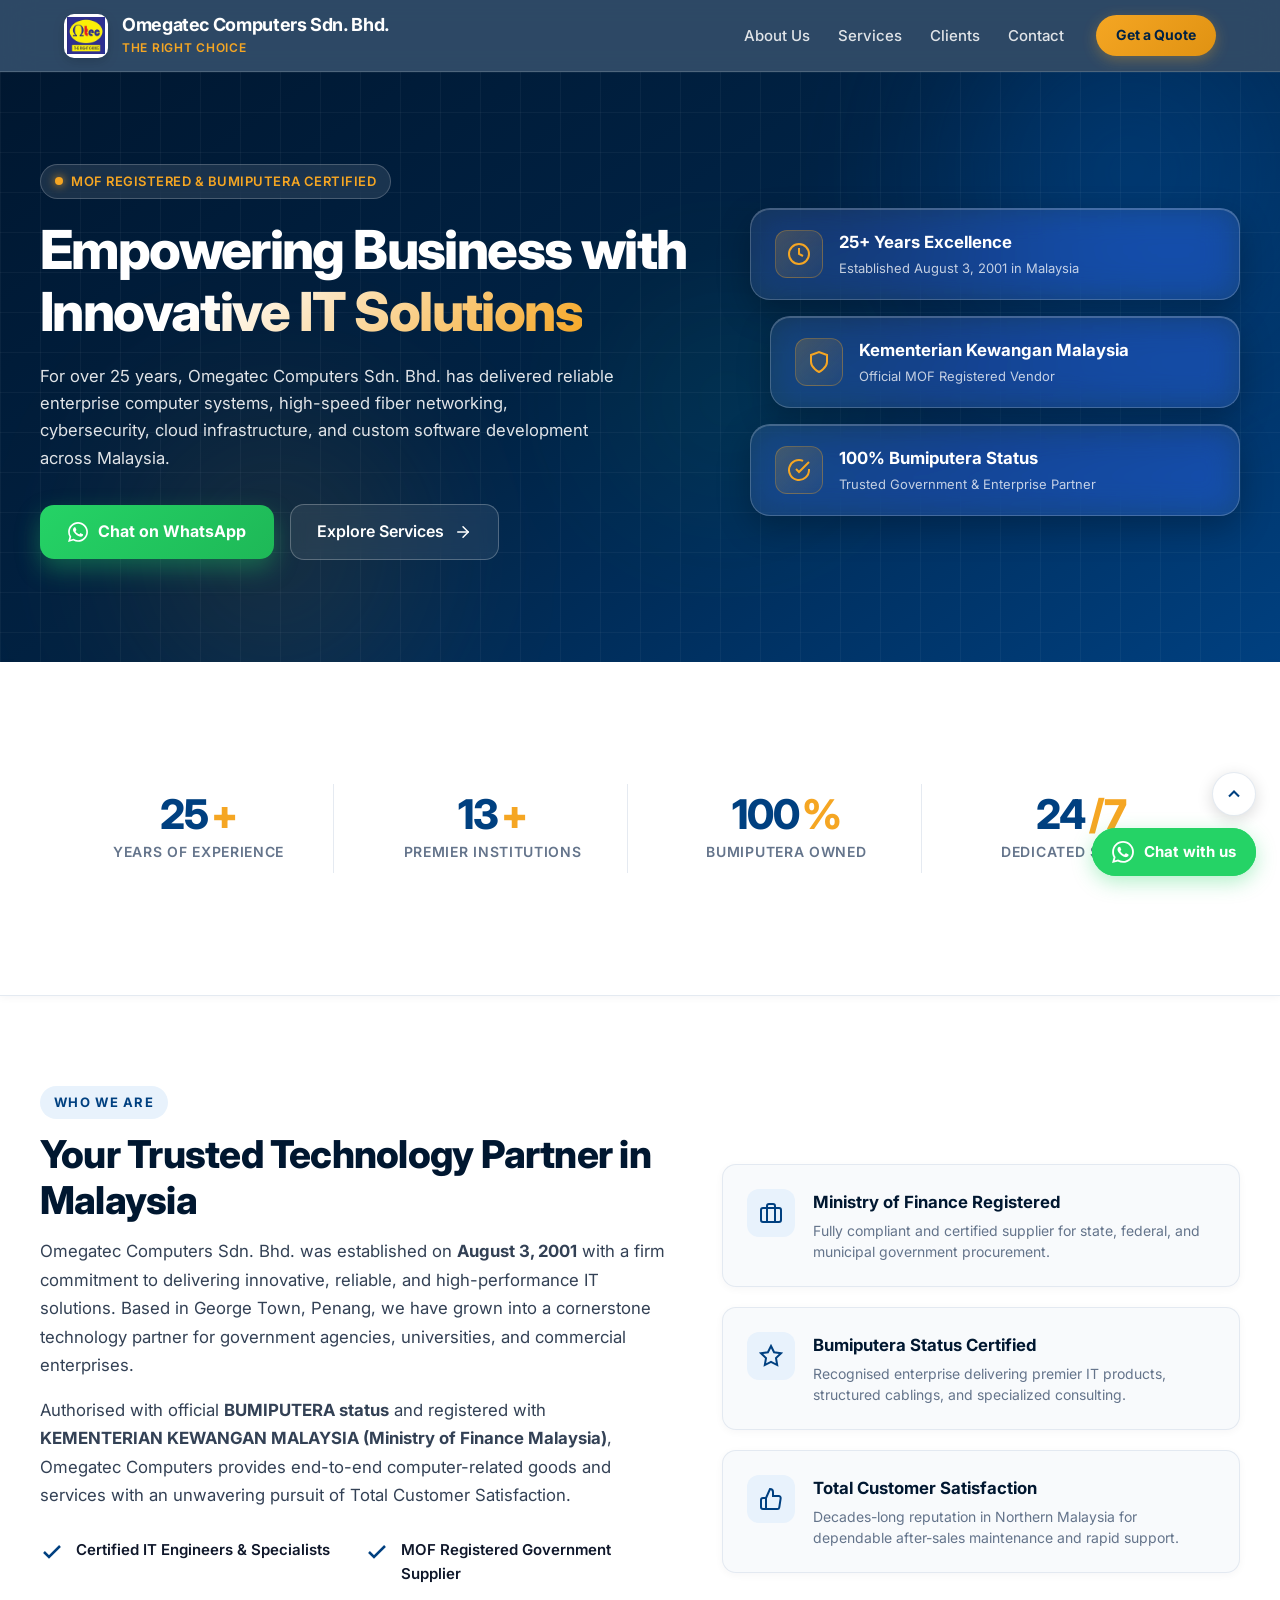
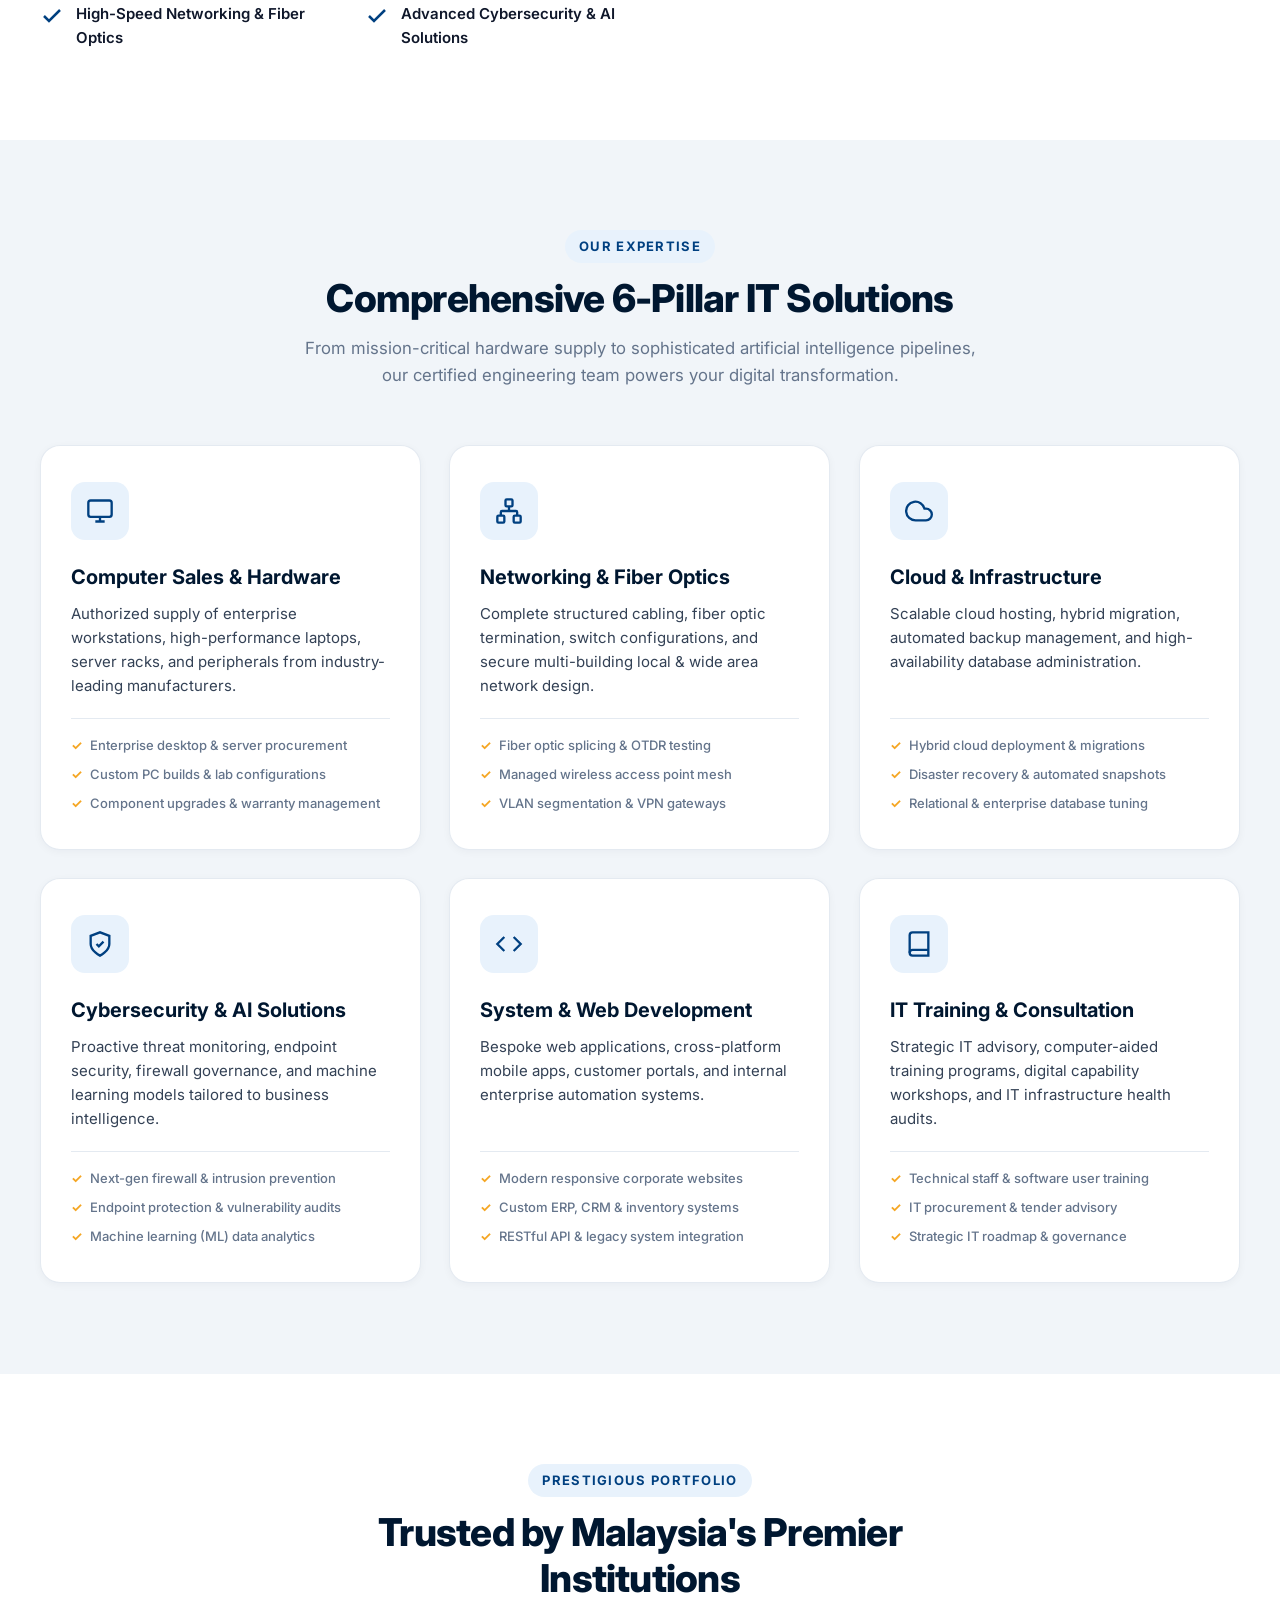
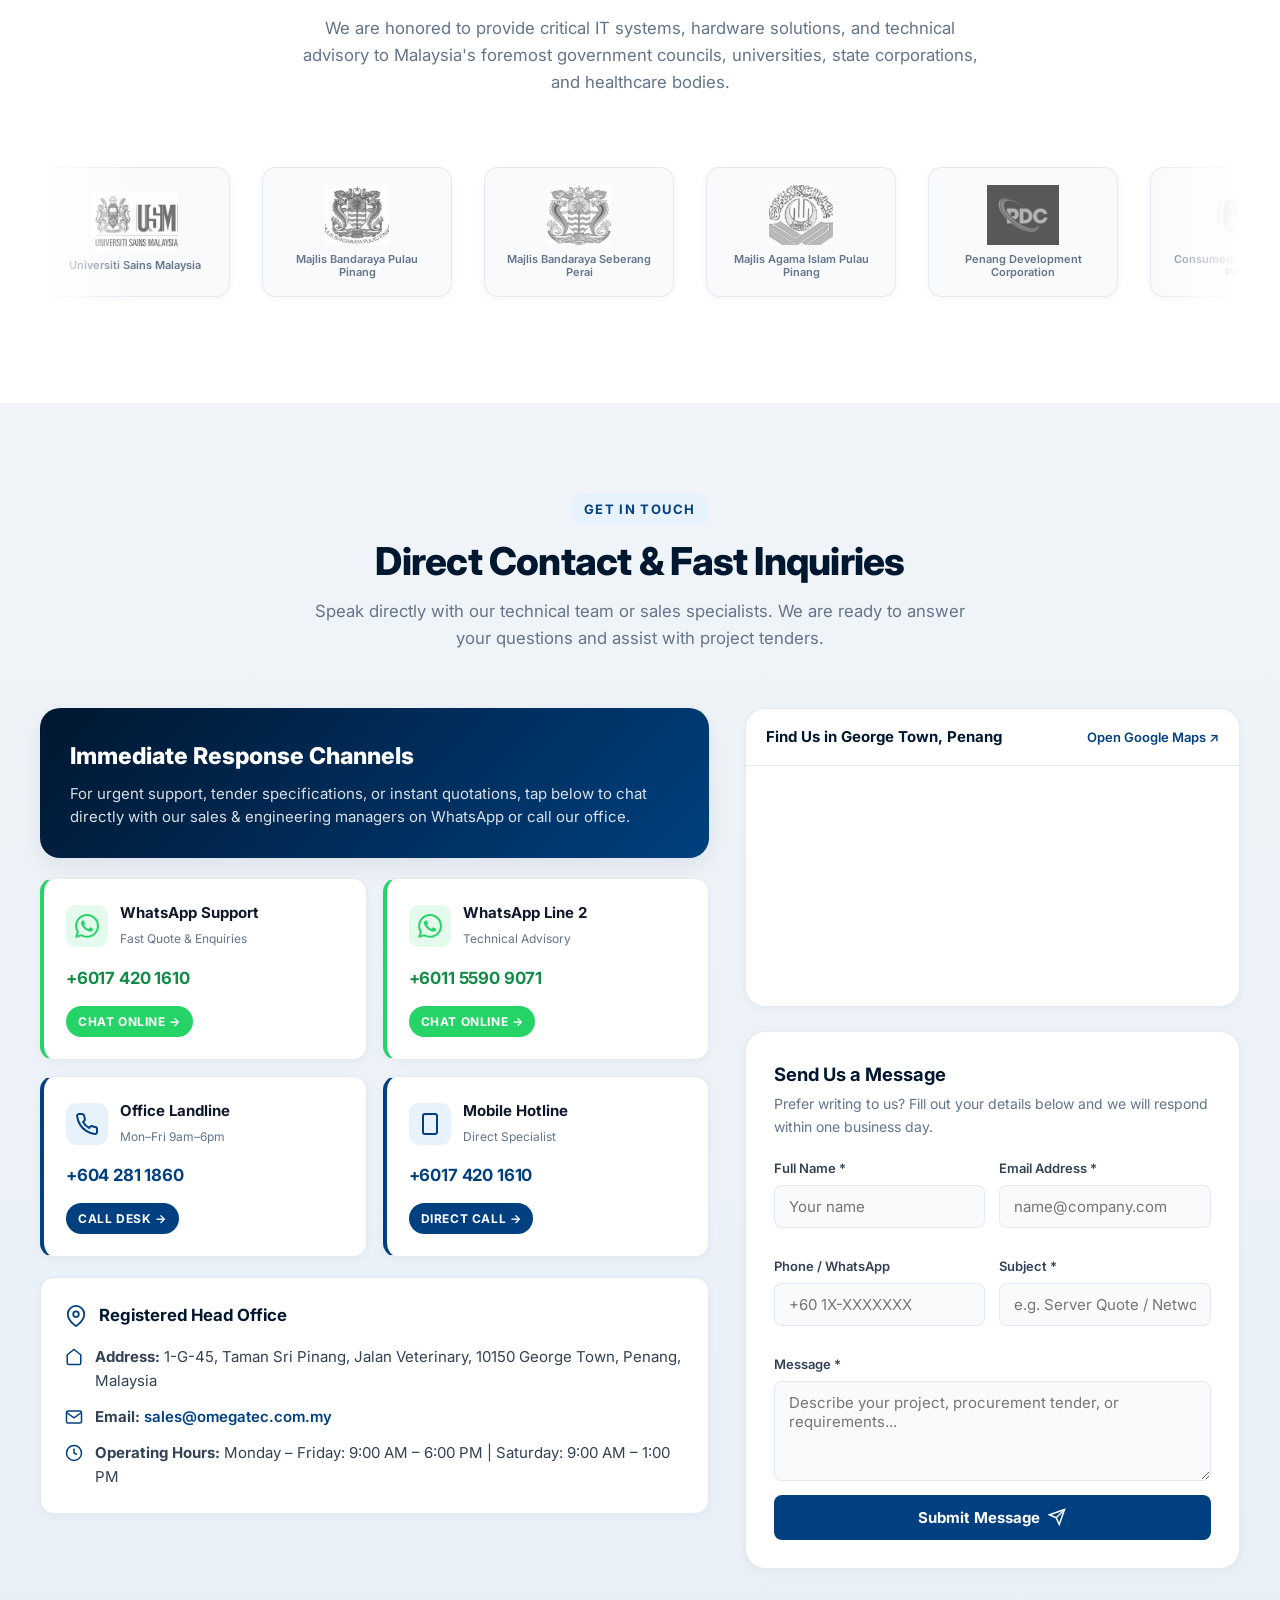
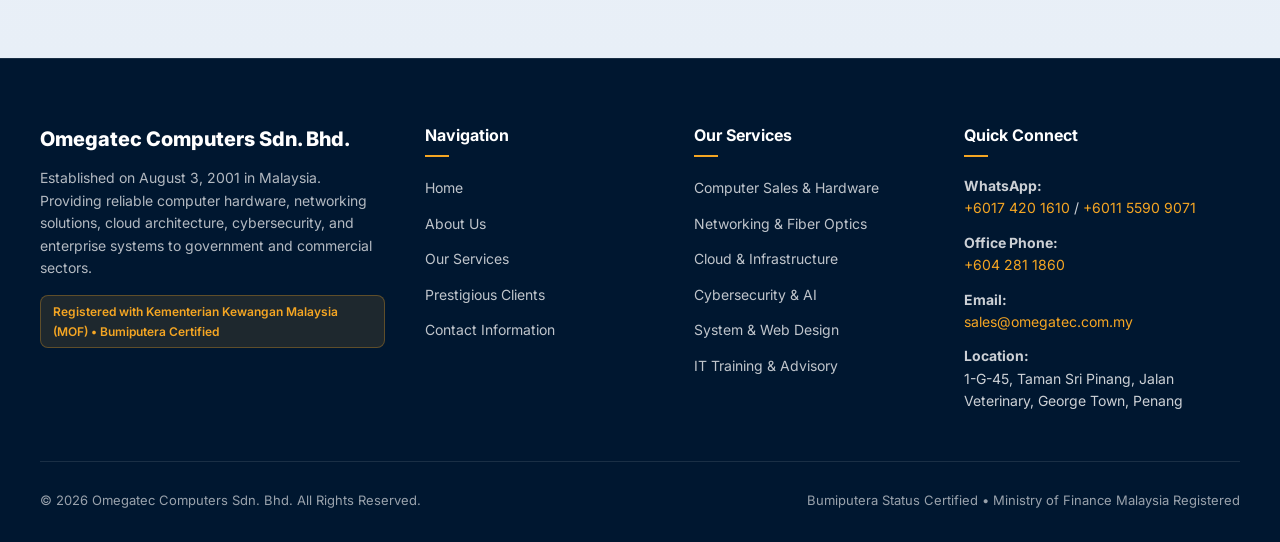
==== index.html @ 1ae37793 "Publish index.html" ====
<!DOCTYPE html>
<html lang="en">
<head>
  <meta charset="utf-8">
  <meta name="viewport" content="width=device-width, initial-scale=1">
  <meta name="description" content="Omegatec Computers Sdn. Bhd. - Premier Malaysian IT solutions provider specializing in hardware sales, networking, cloud computing, cybersecurity, and system development since 2001. MOF Registered & Bumiputera Certified.">
  <meta name="theme-color" content="#002244">
  <title>Omegatec Computers Sdn. Bhd. | IT Solutions Malaysia</title>

  <!-- Google Fonts: Inter -->
  <link rel="preconnect" href="https://fonts.googleapis.com">
  <link rel="preconnect" href="https://fonts.gstatic.com" crossorigin>
  <link href="https://fonts.googleapis.com/css2?family=Inter:wght@400;500;600;700;800&display=swap" rel="stylesheet">

  <!-- Unified Design System Stylesheet -->
  <link rel="stylesheet" href="css/styles.css?v=2.3">
</head>
<body>

  <!-- =========================================================================
       Unified Sticky Glass Header
       ========================================================================= -->
  <header class="site-header">
    <div class="header-container">
      <a href="#" class="brand-link" aria-label="Omegatec Homepage">
        <div class="brand-logo-wrap">
          <img src="omega-logo.png" alt="Omegatec Logo">
        </div>
        <div class="brand-text-wrap">
          <span class="brand-title">Omegatec Computers Sdn. Bhd.</span>
          <span class="brand-tagline">The Right Choice</span>
        </div>
      </a>

      <!-- Desktop Navigation -->
      <nav class="desktop-nav" aria-label="Primary Navigation">
        <ul class="nav-links">
          <li><a href="#about" class="nav-link">About Us</a></li>
          <li><a href="#services" class="nav-link">Services</a></li>
          <li><a href="#clients" class="nav-link">Clients</a></li>
          <li><a href="#contact" class="nav-link">Contact</a></li>
        </ul>
        <a href="#contact" class="btn-header-cta">Get a Quote</a>
      </nav>

      <!-- Mobile Hamburger Button -->
      <button class="hamburger" aria-label="Toggle navigation menu" aria-expanded="false">
        <span></span>
        <span></span>
        <span></span>
      </button>
    </div>
  </header>

  <!-- Mobile Navigation Drawer -->
  <aside class="mobile-drawer" aria-label="Mobile Navigation">
    <ul class="mobile-nav-links">
      <li><a href="#about" class="mobile-nav-link">About Us</a></li>
      <li><a href="#services" class="mobile-nav-link">Services</a></li>
      <li><a href="#clients" class="mobile-nav-link">Clients</a></li>
      <li><a href="#contact" class="mobile-nav-link">Contact Us</a></li>
    </ul>
    <a href="#contact" class="mobile-drawer-cta">Request a Quote</a>
  </aside>
  <div class="drawer-overlay" aria-hidden="true"></div>

  <!-- =========================================================================
       Hero Section with Organic Fluid Mesh & Floating Badges
       ========================================================================= -->
  <section class="hero-section" id="home">
    <div class="ambient-blob ambient-blob-1" aria-hidden="true"></div>
    <div class="ambient-blob ambient-blob-2" aria-hidden="true"></div>
    <div class="ambient-blob ambient-blob-3" aria-hidden="true"></div>

    <div class="hero-container">
      <div class="hero-content-wrap">
        <div class="hero-badge-pill">
          <span class="pill-dot"></span>
          MOF Registered &amp; Bumiputera Certified
        </div>
        <h1 class="hero-title">
          Empowering Business with <span class="text-gradient">Innovative IT Solutions</span>
        </h1>
        <p class="hero-lead">
          For over 25 years, Omegatec Computers Sdn. Bhd. has delivered reliable enterprise computer systems, high-speed fiber networking, cybersecurity, cloud infrastructure, and custom software development across Malaysia.
        </p>
        <div class="hero-actions">
          <a href="https://wa.me/60174201610?text=Hello%20Omegatec,%20I%20would%20like%20to%20inquire%20about%20IT%20solutions." target="_blank" rel="noopener" class="btn-whatsapp-cta">
            <svg width="20" height="20" viewBox="0 0 24 24" fill="currentColor">
              <path d="M.057 24l1.687-6.163c-1.041-1.804-1.588-3.849-1.587-5.946.003-6.556 5.338-11.891 11.893-11.891 3.181.001 6.167 1.24 8.413 3.488 2.245 2.248 3.481 5.236 3.48 8.414-.003 6.557-5.338 11.892-11.893 11.892-1.99-.001-3.951-.5-5.688-1.448l-6.305 1.654zm6.597-3.807c1.676.995 3.276 1.591 5.392 1.592 5.448 0 9.886-4.434 9.889-9.885.002-5.462-4.415-9.89-9.881-9.892-5.452 0-9.887 4.434-9.889 9.884-.001 2.225.651 3.891 1.746 5.634l-.999 3.648 3.742-.981zm11.387-5.464c-.074-.124-.272-.198-.57-.347-.297-.149-1.758-.868-2.031-.967-.272-.099-.47-.149-.669.149-.198.297-.768.967-.941 1.165-.173.198-.347.223-.644.074-.297-.149-1.255-.462-2.39-1.475-.883-.788-1.48-1.761-1.653-2.059-.173-.297-.018-.458.13-.606.134-.133.297-.347.446-.521.151-.172.2-.296.3-.495.099-.198.05-.372-.025-.521-.075-.148-.669-1.611-.916-2.206-.242-.579-.487-.501-.669-.51l-.57-.01c-.198 0-.52.074-.792.372s-1.04 1.016-1.04 2.479 1.065 2.876 1.213 3.074c.149.198 2.095 3.2 5.076 4.487.709.306 1.263.489 1.694.626.712.226 1.36.194 1.872.118.571-.085 1.758-.719 2.006-1.413.248-.695.248-1.29.173-1.414z"/>
            </svg>
            Chat on WhatsApp
          </a>
          <a href="#services" class="btn-secondary">
            Explore Services
            <svg width="18" height="18" viewBox="0 0 24 24" fill="none" stroke="currentColor" stroke-width="2" stroke-linecap="round" stroke-linejoin="round">
              <path d="M5 12h14"></path>
              <path d="m12 5 7 7-7 7"></path>
            </svg>
          </a>
        </div>
      </div>

      <!-- Hero Floating Badges Showcase -->
      <div class="hero-visual-card">
        <div class="glass-badge badge-float-1">
          <div class="glass-badge-icon">
            <svg width="24" height="24" viewBox="0 0 24 24" fill="none" stroke="currentColor" stroke-width="2">
              <circle cx="12" cy="12" r="10"></circle>
              <polyline points="12 6 12 12 16 14"></polyline>
            </svg>
          </div>
          <div class="glass-badge-content">
            <h4>25+ Years Excellence</h4>
            <p>Established August 3, 2001 in Malaysia</p>
          </div>
        </div>

        <div class="glass-badge badge-float-2">
          <div class="glass-badge-icon">
            <svg width="24" height="24" viewBox="0 0 24 24" fill="none" stroke="currentColor" stroke-width="2">
              <path d="M12 22s8-4 8-10V5l-8-3-8 3v7c0 6 8 10 8 10z"></path>
            </svg>
          </div>
          <div class="glass-badge-content">
            <h4>Kementerian Kewangan Malaysia</h4>
            <p>Official MOF Registered Vendor</p>
          </div>
        </div>

        <div class="glass-badge badge-float-3">
          <div class="glass-badge-icon">
            <svg width="24" height="24" viewBox="0 0 24 24" fill="none" stroke="currentColor" stroke-width="2">
              <path d="M22 11.08V12a10 10 0 1 1-5.93-9.14"></path>
              <polyline points="22 4 12 14.01 9 11.01"></polyline>
            </svg>
          </div>
          <div class="glass-badge-content">
            <h4>100% Bumiputera Status</h4>
            <p>Trusted Government &amp; Enterprise Partner</p>
          </div>
        </div>
      </div>
    </div>
  </section>

  <!-- =========================================================================
       Stats Counter Banner
       ========================================================================= -->
  <section class="stats-banner" aria-label="Key Performance Indicators">
    <div class="stats-container">
      <div class="stat-item reveal">
        <div class="stat-number-wrap">
          <span class="stat-count" data-target="25">0</span>
          <span class="stat-suffix">+</span>
        </div>
        <span class="stat-label">Years of Experience</span>
      </div>

      <div class="stat-item reveal">
        <div class="stat-number-wrap">
          <span class="stat-count" data-target="13">0</span>
          <span class="stat-suffix">+</span>
        </div>
        <span class="stat-label">Premier Institutions</span>
      </div>

      <div class="stat-item reveal">
        <div class="stat-number-wrap">
          <span class="stat-count" data-target="100">0</span>
          <span class="stat-suffix">%</span>
        </div>
        <span class="stat-label">Bumiputera Owned</span>
      </div>

      <div class="stat-item reveal">
        <div class="stat-number-wrap">
          <span class="stat-count" data-target="24">0</span>
          <span class="stat-suffix">/7</span>
        </div>
        <span class="stat-label">Dedicated Support</span>
      </div>
    </div>
  </section>

  <!-- =========================================================================
       About Us Section
       ========================================================================= -->
  <section id="about">
    <div class="section-container">
      <div class="about-grid">
        <div class="about-content reveal">
          <span class="section-subtitle">Who We Are</span>
          <h2 class="section-title">Your Trusted Technology Partner in Malaysia</h2>
          <p>
            Omegatec Computers Sdn. Bhd. was established on <strong>August 3, 2001</strong> with a firm commitment to delivering innovative, reliable, and high-performance IT solutions. Based in George Town, Penang, we have grown into a cornerstone technology partner for government agencies, universities, and commercial enterprises.
          </p>
          <p>
            Authorised with official <strong>BUMIPUTERA status</strong> and registered with <strong>KEMENTERIAN KEWANGAN MALAYSIA (Ministry of Finance Malaysia)</strong>, Omegatec Computers provides end-to-end computer-related goods and services with an unwavering pursuit of Total Customer Satisfaction.
          </p>

          <div class="about-features">
            <div class="about-feature-item">
              <svg class="about-feature-icon" viewBox="0 0 24 24" fill="none" stroke="currentColor" stroke-width="2.5">
                <polyline points="20 6 9 17 4 12"></polyline>
              </svg>
              <span class="about-feature-text">Certified IT Engineers &amp; Specialists</span>
            </div>
            <div class="about-feature-item">
              <svg class="about-feature-icon" viewBox="0 0 24 24" fill="none" stroke="currentColor" stroke-width="2.5">
                <polyline points="20 6 9 17 4 12"></polyline>
              </svg>
              <span class="about-feature-text">MOF Registered Government Supplier</span>
            </div>
            <div class="about-feature-item">
              <svg class="about-feature-icon" viewBox="0 0 24 24" fill="none" stroke="currentColor" stroke-width="2.5">
                <polyline points="20 6 9 17 4 12"></polyline>
              </svg>
              <span class="about-feature-text">High-Speed Networking &amp; Fiber Optics</span>
            </div>
            <div class="about-feature-item">
              <svg class="about-feature-icon" viewBox="0 0 24 24" fill="none" stroke="currentColor" stroke-width="2.5">
                <polyline points="20 6 9 17 4 12"></polyline>
              </svg>
              <span class="about-feature-text">Advanced Cybersecurity &amp; AI Solutions</span>
            </div>
          </div>
        </div>

        <div class="about-cards-wrap reveal">
          <div class="credential-card">
            <div class="credential-icon-wrap">
              <svg width="24" height="24" viewBox="0 0 24 24" fill="none" stroke="currentColor" stroke-width="2">
                <rect x="2" y="7" width="20" height="14" rx="2" ry="2"></rect>
                <path d="M16 21V5a2 2 0 0 0-2-2h-4a2 2 0 0 0-2 2v16"></path>
              </svg>
            </div>
            <div class="credential-info">
              <h4>Ministry of Finance Registered</h4>
              <p>Fully compliant and certified supplier for state, federal, and municipal government procurement.</p>
            </div>
          </div>

          <div class="credential-card">
            <div class="credential-icon-wrap">
              <svg width="24" height="24" viewBox="0 0 24 24" fill="none" stroke="currentColor" stroke-width="2">
                <polygon points="12 2 15.09 8.26 22 9.27 17 14.14 18.18 21.02 12 17.77 5.82 21.02 7 14.14 2 9.27 8.91 8.26 12 2"></polygon>
              </svg>
            </div>
            <div class="credential-info">
              <h4>Bumiputera Status Certified</h4>
              <p>Recognised enterprise delivering premier IT products, structured cablings, and specialized consulting.</p>
            </div>
          </div>

          <div class="credential-card">
            <div class="credential-icon-wrap">
              <svg width="24" height="24" viewBox="0 0 24 24" fill="none" stroke="currentColor" stroke-width="2">
                <path d="M14 9V5a3 3 0 0 0-3-3l-4 9v11h11.28a2 2 0 0 0 2-1.7l1.38-9a2 2 0 0 0-2-2.3zM7 22H4a2 2 0 0 1-2-2v-7a2 2 0 0 1 2-2h3"></path>
              </svg>
            </div>
            <div class="credential-info">
              <h4>Total Customer Satisfaction</h4>
              <p>Decades-long reputation in Northern Malaysia for dependable after-sales maintenance and rapid support.</p>
            </div>
          </div>
        </div>
      </div>
    </div>
  </section>

  <!-- =========================================================================
       Services Section — 6 Pillars
       ========================================================================= -->
  <section id="services">
    <div class="section-container">
      <div class="section-header reveal">
        <span class="section-subtitle">Our Expertise</span>
        <h2 class="section-title">Comprehensive 6-Pillar IT Solutions</h2>
        <p class="section-desc">
          From mission-critical hardware supply to sophisticated artificial intelligence pipelines, our certified engineering team powers your digital transformation.
        </p>
      </div>

      <div class="services-grid">
        <!-- Pillar 1: Hardware & Sales -->
        <div class="service-card reveal">
          <div class="service-icon-box">
            <svg width="28" height="28" viewBox="0 0 24 24" fill="none" stroke="currentColor" stroke-width="2">
              <rect x="2" y="3" width="20" height="14" rx="2" ry="2"></rect>
              <line x1="8" y1="21" x2="16" y2="21"></line>
              <line x1="12" y1="17" x2="12" y2="21"></line>
            </svg>
          </div>
          <h3 class="service-title">Computer Sales &amp; Hardware</h3>
          <p class="service-desc">
            Authorized supply of enterprise workstations, high-performance laptops, server racks, and peripherals from industry-leading manufacturers.
          </p>
          <ul class="service-highlights">
            <li>Enterprise desktop &amp; server procurement</li>
            <li>Custom PC builds &amp; lab configurations</li>
            <li>Component upgrades &amp; warranty management</li>
          </ul>
        </div>

        <!-- Pillar 2: Networking & Fiber Optics -->
        <div class="service-card reveal">
          <div class="service-icon-box">
            <svg width="28" height="28" viewBox="0 0 24 24" fill="none" stroke="currentColor" stroke-width="2">
              <rect x="16" y="16" width="6" height="6" rx="1"></rect>
              <rect x="2" y="16" width="6" height="6" rx="1"></rect>
              <rect x="9" y="2" width="6" height="6" rx="1"></rect>
              <path d="M5 16v-3a1 1 0 0 1 1-1h12a1 1 0 0 1 1 1v3"></path>
              <line x1="12" y1="12" x2="12" y2="8"></line>
            </svg>
          </div>
          <h3 class="service-title">Networking &amp; Fiber Optics</h3>
          <p class="service-desc">
            Complete structured cabling, fiber optic termination, switch configurations, and secure multi-building local &amp; wide area network design.
          </p>
          <ul class="service-highlights">
            <li>Fiber optic splicing &amp; OTDR testing</li>
            <li>Managed wireless access point mesh</li>
            <li>VLAN segmentation &amp; VPN gateways</li>
          </ul>
        </div>

        <!-- Pillar 3: Cloud & Infrastructure -->
        <div class="service-card reveal">
          <div class="service-icon-box">
            <svg width="28" height="28" viewBox="0 0 24 24" fill="none" stroke="currentColor" stroke-width="2">
              <path d="M18 10h-1.26A8 8 0 1 0 9 20h9a5 5 0 0 0 0-10z"></path>
            </svg>
          </div>
          <h3 class="service-title">Cloud &amp; Infrastructure</h3>
          <p class="service-desc">
            Scalable cloud hosting, hybrid migration, automated backup management, and high-availability database administration.
          </p>
          <ul class="service-highlights">
            <li>Hybrid cloud deployment &amp; migrations</li>
            <li>Disaster recovery &amp; automated snapshots</li>
            <li>Relational &amp; enterprise database tuning</li>
          </ul>
        </div>

        <!-- Pillar 4: Cybersecurity & AI/ML -->
        <div class="service-card reveal">
          <div class="service-icon-box">
            <svg width="28" height="28" viewBox="0 0 24 24" fill="none" stroke="currentColor" stroke-width="2">
              <path d="M12 22s8-4 8-10V5l-8-3-8 3v7c0 6 8 10 8 10z"></path>
              <path d="m9 12 2 2 4-4"></path>
            </svg>
          </div>
          <h3 class="service-title">Cybersecurity &amp; AI Solutions</h3>
          <p class="service-desc">
            Proactive threat monitoring, endpoint security, firewall governance, and machine learning models tailored to business intelligence.
          </p>
          <ul class="service-highlights">
            <li>Next-gen firewall &amp; intrusion prevention</li>
            <li>Endpoint protection &amp; vulnerability audits</li>
            <li>Machine learning (ML) data analytics</li>
          </ul>
        </div>

        <!-- Pillar 5: Custom Software & Web -->
        <div class="service-card reveal">
          <div class="service-icon-box">
            <svg width="28" height="28" viewBox="0 0 24 24" fill="none" stroke="currentColor" stroke-width="2">
              <polyline points="16 18 22 12 16 6"></polyline>
              <polyline points="8 6 2 12 8 18"></polyline>
            </svg>
          </div>
          <h3 class="service-title">System &amp; Web Development</h3>
          <p class="service-desc">
            Bespoke web applications, cross-platform mobile apps, customer portals, and internal enterprise automation systems.
          </p>
          <ul class="service-highlights">
            <li>Modern responsive corporate websites</li>
            <li>Custom ERP, CRM &amp; inventory systems</li>
            <li>RESTful API &amp; legacy system integration</li>
          </ul>
        </div>

        <!-- Pillar 6: Training & Consultation -->
        <div class="service-card reveal">
          <div class="service-icon-box">
            <svg width="28" height="28" viewBox="0 0 24 24" fill="none" stroke="currentColor" stroke-width="2">
              <path d="M4 19.5A2.5 2.5 0 0 1 6.5 17H20"></path>
              <path d="M6.5 2H20v20H6.5A2.5 2.5 0 0 1 4 19.5v-15A2.5 2.5 0 0 1 6.5 2z"></path>
            </svg>
          </div>
          <h3 class="service-title">IT Training &amp; Consultation</h3>
          <p class="service-desc">
            Strategic IT advisory, computer-aided training programs, digital capability workshops, and IT infrastructure health audits.
          </p>
          <ul class="service-highlights">
            <li>Technical staff &amp; software user training</li>
            <li>IT procurement &amp; tender advisory</li>
            <li>Strategic IT roadmap &amp; governance</li>
          </ul>
        </div>
      </div>
    </div>
  </section>

  <!-- =========================================================================
       Clients Section — Infinite Seamless Logo Marquee (13 Logos)
       ========================================================================= -->
  <section id="clients">
    <div class="section-container">
      <div class="section-header reveal">
        <span class="section-subtitle">Prestigious Portfolio</span>
        <h2 class="section-title">Trusted by Malaysia's Premier Institutions</h2>
        <p class="section-desc">
          We are honored to provide critical IT systems, hardware solutions, and technical advisory to Malaysia's foremost government councils, universities, state corporations, and healthcare bodies.
        </p>
      </div>

      <!-- Marquee Carousel with 13 Logos -->
      <div class="marquee-wrapper reveal">
        <div class="marquee-track">
          <!-- 1. USM -->
          <div class="client-logo-card">
            <img src="usm-logo.png" alt="Universiti Sains Malaysia" class="client-logo-img">
            <span class="client-logo-name">Universiti Sains Malaysia</span>
          </div>
          <!-- 2. MBPP -->
          <div class="client-logo-card">
            <img src="mbpp-logo.png" alt="Majlis Bandaraya Pulau Pinang" class="client-logo-img">
            <span class="client-logo-name">Majlis Bandaraya Pulau Pinang</span>
          </div>
          <!-- 3. MBSP -->
          <div class="client-logo-card">
            <img src="mbsp-logo.png" alt="Majlis Bandaraya Seberang Perai" class="client-logo-img">
            <span class="client-logo-name">Majlis Bandaraya Seberang Perai</span>
          </div>
          <!-- 4. MAINPP -->
          <div class="client-logo-card">
            <img src="mainpp-logo.png" alt="Majlis Agama Islam Pulau Pinang" class="client-logo-img">
            <span class="client-logo-name">Majlis Agama Islam Pulau Pinang</span>
          </div>
          <!-- 5. PDC -->
          <div class="client-logo-card">
            <img src="pdc-logo.png" alt="Penang Development Corporation" class="client-logo-img">
            <span class="client-logo-name">Penang Development Corporation</span>
          </div>
          <!-- 6. CAP -->
          <div class="client-logo-card">
            <img src="cap-logo.png" alt="Consumers Association of Penang" class="client-logo-img">
            <span class="client-logo-name">Consumers Association of Penang</span>
          </div>
          <!-- 7. PBBPP -->
          <div class="client-logo-card">
            <img src="pbbpp-logo.png" alt="Perbadanan Bukit Bendera Pulau Pinang" class="client-logo-img">
            <span class="client-logo-name">Perbadanan Bukit Bendera</span>
          </div>
          <!-- 8. MADA -->
          <div class="client-logo-card">
            <img src="mada-logo.png" alt="Lembaga Kemajuan Pertanian Muda" class="client-logo-img">
            <span class="client-logo-name">Lembaga Pertanian Muda (MADA)</span>
          </div>
          <!-- 9. HPP -->
          <div class="client-logo-card">
            <img src="hpp-logo.png" alt="Hospital Pulau Pinang" class="client-logo-img">
            <span class="client-logo-name">Hospital Pulau Pinang</span>
          </div>
          <!-- 10. PPAPP -->
          <div class="client-logo-card">
            <img src="ppapp-logo.png" alt="Perbadanan Perpustakaan Awam Pulau Pinang" class="client-logo-img">
            <span class="client-logo-name">Perpustakaan Awam Pulau Pinang</span>
          </div>
          <!-- 11. SUK Penang -->
          <div class="client-logo-card">
            <img src="suk-logo.png" alt="Pejabat Setiausaha Kerajaan Negeri Pulau Pinang" class="client-logo-img">
            <span class="client-logo-name">SUK Negeri Pulau Pinang</span>
          </div>
          <!-- 12. SPPP -->
          <div class="client-logo-card">
            <img src="sppp-logo.png" alt="Suruhanjaya Pelabuhan Pulau Pinang" class="client-logo-img">
            <span class="client-logo-name">Suruhanjaya Pelabuhan PP</span>
          </div>
          <!-- 13. KK -->
          <div class="client-logo-card">
            <img src="kk-logo.png" alt="Kementerian Kesihatan Malaysia" class="client-logo-img">
            <span class="client-logo-name">Kementerian Kesihatan Malaysia</span>
          </div>
        </div>
      </div>
    </div>
  </section>

  <!-- =========================================================================
       Contact Hub — Direct WhatsApp & Quick Call First
       ========================================================================= -->
  <section id="contact">
    <div class="section-container">
      <div class="section-header reveal">
        <span class="section-subtitle">Get in Touch</span>
        <h2 class="section-title">Direct Contact &amp; Fast Inquiries</h2>
        <p class="section-desc">
          Speak directly with our technical team or sales specialists. We are ready to answer your questions and assist with project tenders.
        </p>
      </div>

      <div class="contact-layout">
        <!-- Left Column: Quick Action Contact Cards -->
        <div class="direct-actions-box reveal">
          <div class="contact-quick-banner">
            <h3>Immediate Response Channels</h3>
            <p>For urgent support, tender specifications, or instant quotations, tap below to chat directly with our sales &amp; engineering managers on WhatsApp or call our office.</p>
          </div>

          <div class="quick-contact-grid">
            <!-- WhatsApp 1 -->
            <a href="https://wa.me/60174201610" target="_blank" rel="noopener" class="direct-action-card card-wa">
              <div class="card-top">
                <div class="card-icon">
                  <svg width="24" height="24" viewBox="0 0 24 24" fill="currentColor">
                    <path d="M.057 24l1.687-6.163c-1.041-1.804-1.588-3.849-1.587-5.946.003-6.556 5.338-11.891 11.893-11.891 3.181.001 6.167 1.24 8.413 3.488 2.245 2.248 3.481 5.236 3.48 8.414-.003 6.557-5.338 11.892-11.893 11.892-1.99-.001-3.951-.5-5.688-1.448l-6.305 1.654zm6.597-3.807c1.676.995 3.276 1.591 5.392 1.592 5.448 0 9.886-4.434 9.889-9.885.002-5.462-4.415-9.89-9.881-9.892-5.452 0-9.887 4.434-9.889 9.884-.001 2.225.651 3.891 1.746 5.634l-.999 3.648 3.742-.981zm11.387-5.464c-.074-.124-.272-.198-.57-.347-.297-.149-1.758-.868-2.031-.967-.272-.099-.47-.149-.669.149-.198.297-.768.967-.941 1.165-.173.198-.347.223-.644.074-.297-.149-1.255-.462-2.39-1.475-.883-.788-1.48-1.761-1.653-2.059-.173-.297-.018-.458.13-.606.134-.133.297-.347.446-.521.151-.172.2-.296.3-.495.099-.198.05-.372-.025-.521-.075-.148-.669-1.611-.916-2.206-.242-.579-.487-.501-.669-.51l-.57-.01c-.198 0-.52.074-.792.372s-1.04 1.016-1.04 2.479 1.065 2.876 1.213 3.074c.149.198 2.095 3.2 5.076 4.487.709.306 1.263.489 1.694.626.712.226 1.36.194 1.872.118.571-.085 1.758-.719 2.006-1.413.248-.695.248-1.29.173-1.414z"/>
                  </svg>
                </div>
                <div class="card-meta">
                  <h4>WhatsApp Support</h4>
                  <span>Fast Quote &amp; Enquiries</span>
                </div>
              </div>
              <span class="card-number">+6017 420 1610</span>
              <span class="card-btn-pill">Chat Online →</span>
            </a>

            <!-- WhatsApp 2 -->
            <a href="https://wa.me/601155909071" target="_blank" rel="noopener" class="direct-action-card card-wa">
              <div class="card-top">
                <div class="card-icon">
                  <svg width="24" height="24" viewBox="0 0 24 24" fill="currentColor">
                    <path d="M.057 24l1.687-6.163c-1.041-1.804-1.588-3.849-1.587-5.946.003-6.556 5.338-11.891 11.893-11.891 3.181.001 6.167 1.24 8.413 3.488 2.245 2.248 3.481 5.236 3.48 8.414-.003 6.557-5.338 11.892-11.893 11.892-1.99-.001-3.951-.5-5.688-1.448l-6.305 1.654zm6.597-3.807c1.676.995 3.276 1.591 5.392 1.592 5.448 0 9.886-4.434 9.889-9.885.002-5.462-4.415-9.89-9.881-9.892-5.452 0-9.887 4.434-9.889 9.884-.001 2.225.651 3.891 1.746 5.634l-.999 3.648 3.742-.981zm11.387-5.464c-.074-.124-.272-.198-.57-.347-.297-.149-1.758-.868-2.031-.967-.272-.099-.47-.149-.669.149-.198.297-.768.967-.941 1.165-.173.198-.347.223-.644.074-.297-.149-1.255-.462-2.39-1.475-.883-.788-1.48-1.761-1.653-2.059-.173-.297-.018-.458.13-.606.134-.133.297-.347.446-.521.151-.172.2-.296.3-.495.099-.198.05-.372-.025-.521-.075-.148-.669-1.611-.916-2.206-.242-.579-.487-.501-.669-.51l-.57-.01c-.198 0-.52.074-.792.372s-1.04 1.016-1.04 2.479 1.065 2.876 1.213 3.074c.149.198 2.095 3.2 5.076 4.487.709.306 1.263.489 1.694.626.712.226 1.36.194 1.872.118.571-.085 1.758-.719 2.006-1.413.248-.695.248-1.29.173-1.414z"/>
                  </svg>
                </div>
                <div class="card-meta">
                  <h4>WhatsApp Line 2</h4>
                  <span>Technical Advisory</span>
                </div>
              </div>
              <span class="card-number">+6011 5590 9071</span>
              <span class="card-btn-pill">Chat Online →</span>
            </a>

            <!-- Office Phone 1 -->
            <a href="tel:+6042811860" class="direct-action-card card-phone">
              <div class="card-top">
                <div class="card-icon">
                  <svg width="24" height="24" viewBox="0 0 24 24" fill="none" stroke="currentColor" stroke-width="2">
                    <path d="M22 16.92v3a2 2 0 0 1-2.18 2 19.79 19.79 0 0 1-8.63-3.07 19.5 19.5 0 0 1-6-6 19.79 19.79 0 0 1-3.07-8.67A2 2 0 0 1 4.11 2h3a2 2 0 0 1 2 1.72 12.84 12.84 0 0 0 .7 2.81 2 2 0 0 1-.45 2.11L8.09 9.91a16 16 0 0 0 6 6l1.27-1.27a2 2 0 0 1 2.11-.45 12.84 12.84 0 0 0 2.81.7A2 2 0 0 1 22 16.92z"></path>
                  </svg>
                </div>
                <div class="card-meta">
                  <h4>Office Landline</h4>
                  <span>Mon–Fri 9am–6pm</span>
                </div>
              </div>
              <span class="card-number">+604 281 1860</span>
              <span class="card-btn-pill">Call Desk →</span>
            </a>

            <!-- Mobile Phone 2 -->
            <a href="tel:+60174201610" class="direct-action-card card-phone">
              <div class="card-top">
                <div class="card-icon">
                  <svg width="24" height="24" viewBox="0 0 24 24" fill="none" stroke="currentColor" stroke-width="2">
                    <rect x="5" y="2" width="14" height="20" rx="2" ry="2"></rect>
                    <line x1="12" y1="18" x2="12.01" y2="18"></line>
                  </svg>
                </div>
                <div class="card-meta">
                  <h4>Mobile Hotline</h4>
                  <span>Direct Specialist</span>
                </div>
              </div>
              <span class="card-number">+6017 420 1610</span>
              <span class="card-btn-pill">Direct Call →</span>
            </a>
          </div>

          <!-- Office Location Info Card -->
          <div class="office-info-card">
            <div class="office-info-header">
              <svg width="22" height="22" viewBox="0 0 24 24" fill="none" stroke="currentColor" stroke-width="2" style="color:var(--primary);">
                <path d="M21 10c0 7-9 13-9 13s-9-6-9-13a9 9 0 0 1 18 0z"></path>
                <circle cx="12" cy="10" r="3"></circle>
              </svg>
              <h4>Registered Head Office</h4>
            </div>
            <ul class="office-details-list">
              <li>
                <svg viewBox="0 0 24 24" fill="none" stroke="currentColor" stroke-width="2">
                  <path d="M3 9l9-7 9 7v11a2 2 0 0 1-2 2H5a2 2 0 0 1-2-2z"></path>
                </svg>
                <span><strong>Address:</strong> 1-G-45, Taman Sri Pinang, Jalan Veterinary, 10150 George Town, Penang, Malaysia</span>
              </li>
              <li>
                <svg viewBox="0 0 24 24" fill="none" stroke="currentColor" stroke-width="2">
                  <path d="M4 4h16c1.1 0 2 .9 2 2v12c0 1.1-.9 2-2 2H4c-1.1 0-2-.9-2-2V6c0-1.1.9-2 2-2z"></path>
                  <polyline points="22,6 12,13 2,6"></polyline>
                </svg>
                <span><strong>Email:</strong> <a href="mailto:sales@omegatec.com.my" style="color:var(--primary); font-weight:600;">sales@omegatec.com.my</a></span>
              </li>
              <li>
                <svg viewBox="0 0 24 24" fill="none" stroke="currentColor" stroke-width="2">
                  <circle cx="12" cy="12" r="10"></circle>
                  <polyline points="12 6 12 12 16 14"></polyline>
                </svg>
                <span><strong>Operating Hours:</strong> Monday – Friday: 9:00 AM – 6:00 PM | Saturday: 9:00 AM – 1:00 PM</span>
              </li>
            </ul>
          </div>
        </div>

        <!-- Right Column: Interactive Map & Streamlined Form -->
        <div class="contact-interactive-box reveal">
          <!-- Embedded Google Map -->
          <div class="map-card">
            <div class="map-card-header">
              <h4>Find Us in George Town, Penang</h4>
              <a href="https://maps.google.com/?q=1-G-45+Taman+Sri+Pinang+Jalan+Veterinary+George+Town+Penang" target="_blank" rel="noopener" style="font-size:0.8125rem; font-weight:600; color:var(--primary);">Open Google Maps ↗</a>
            </div>
            <iframe class="map-iframe" loading="lazy" allowfullscreen title="Omegatec Computers Office Location"
              src="https://www.google.com/maps?q=1-G-45%2C%20Taman%20Sri%20Pinang%2C%20Jalan%20Veterinary%2C%20George%20Town%2C%20Penang%2C%20Malaysia&output=embed">
            </iframe>
          </div>

          <!-- Streamlined Message Form -->
          <div class="streamlined-form-card">
            <h4>Send Us a Message</h4>
            <p>Prefer writing to us? Fill out your details below and we will respond within one business day.</p>
            <form action="https://formsubmit.co/sales@omegatec.com.my" method="POST" id="contact-form">
              <input type="hidden" name="_subject" value="New Business Inquiry - Omegatec Website">
              <input type="hidden" name="_captcha" value="false">
              <input type="hidden" name="_template" value="table">
              <input type="hidden" name="_next" value="https://omegatec.com.my/thank-you.html">
              <div class="form-group-row">
                <div class="form-field">
                  <label for="contact-name">Full Name *</label>
                  <input type="text" id="contact-name" name="name" class="form-input" placeholder="Your name" required>
                </div>
                <div class="form-field">
                  <label for="contact-email">Email Address *</label>
                  <input type="email" id="contact-email" name="email" class="form-input" placeholder="name@company.com" required>
                </div>
              </div>
              <div class="form-group-row">
                <div class="form-field">
                  <label for="contact-phone">Phone / WhatsApp</label>
                  <input type="tel" id="contact-phone" name="phone" class="form-input" placeholder="+60 1X-XXXXXXX">
                </div>
                <div class="form-field">
                  <label for="contact-subject">Subject *</label>
                  <input type="text" id="contact-subject" name="subject" class="form-input" placeholder="e.g. Server Quote / Networking" required>
                </div>
              </div>
              <div class="form-field">
                <label for="contact-message">Message *</label>
                <textarea id="contact-message" name="message" class="form-textarea" placeholder="Describe your project, procurement tender, or requirements..." required></textarea>
              </div>
              <button type="submit" class="btn-form-submit">
                Submit Message
                <svg width="18" height="18" viewBox="0 0 24 24" fill="none" stroke="currentColor" stroke-width="2">
                  <line x1="22" y1="2" x2="11" y2="13"></line>
                  <polygon points="22 2 15 22 11 13 2 9 22 2"></polygon>
                </svg>
              </button>
            </form>
          </div>
        </div>
      </div>
    </div>
  </section>

  <!-- =========================================================================
       Footer
       ========================================================================= -->
  <footer class="site-footer">
    <div class="footer-top">
      <div class="footer-brand">
        <h3>Omegatec Computers Sdn. Bhd.</h3>
        <p>
          Established on August 3, 2001 in Malaysia. Providing reliable computer hardware, networking solutions, cloud architecture, cybersecurity, and enterprise systems to government and commercial sectors.
        </p>
        <span class="footer-reg-badge">
          Registered with Kementerian Kewangan Malaysia (MOF) &bull; Bumiputera Certified
        </span>
      </div>

      <div class="footer-column">
        <h4>Navigation</h4>
        <ul class="footer-links">
          <li><a href="#home">Home</a></li>
          <li><a href="#about">About Us</a></li>
          <li><a href="#services">Our Services</a></li>
          <li><a href="#clients">Prestigious Clients</a></li>
          <li><a href="#contact">Contact Information</a></li>
        </ul>
      </div>

      <div class="footer-column">
        <h4>Our Services</h4>
        <ul class="footer-links">
          <li><a href="#services">Computer Sales &amp; Hardware</a></li>
          <li><a href="#services">Networking &amp; Fiber Optics</a></li>
          <li><a href="#services">Cloud &amp; Infrastructure</a></li>
          <li><a href="#services">Cybersecurity &amp; AI</a></li>
          <li><a href="#services">System &amp; Web Design</a></li>
          <li><a href="#services">IT Training &amp; Advisory</a></li>
        </ul>
      </div>

      <div class="footer-column">
        <h4>Quick Connect</h4>
        <ul class="footer-contact-info">
          <li>
            <strong>WhatsApp:</strong><br>
            <a href="https://wa.me/60174201610" target="_blank" rel="noopener">+6017 420 1610</a> / <a href="https://wa.me/601155909071" target="_blank" rel="noopener">+6011 5590 9071</a>
          </li>
          <li>
            <strong>Office Phone:</strong><br>
            <a href="tel:+6042811860">+604 281 1860</a>
          </li>
          <li>
            <strong>Email:</strong><br>
            <a href="mailto:sales@omegatec.com.my">sales@omegatec.com.my</a>
          </li>
          <li>
            <strong>Location:</strong><br>
            1-G-45, Taman Sri Pinang, Jalan Veterinary, George Town, Penang
          </li>
        </ul>
      </div>
    </div>

    <div class="footer-bottom">
      <p>&copy; 2026 Omegatec Computers Sdn. Bhd. All Rights Reserved.</p>
      <p>Bumiputera Status Certified &bull; Ministry of Finance Malaysia Registered</p>
    </div>
  </footer>

  <!-- =========================================================================
       Floating Action Buttons
       ========================================================================= -->
  <div class="floating-actions-container">
    <!-- Back-To-Top Button -->
    <button class="btn-back-to-top" aria-label="Back to top of page">
      <svg width="20" height="20" viewBox="0 0 24 24" fill="none" stroke="currentColor" stroke-width="2.5">
        <polyline points="18 15 12 9 6 15"></polyline>
      </svg>
    </button>

    <!-- Glowing WhatsApp FAB -->
    <a href="https://wa.me/60174201610" class="whatsapp-fab" target="_blank" rel="noopener" aria-label="Chat with Omegatec on WhatsApp">
      <svg width="22" height="22" viewBox="0 0 24 24" fill="currentColor">
        <path d="M.057 24l1.687-6.163c-1.041-1.804-1.588-3.849-1.587-5.946.003-6.556 5.338-11.891 11.893-11.891 3.181.001 6.167 1.24 8.413 3.488 2.245 2.248 3.481 5.236 3.48 8.414-.003 6.557-5.338 11.892-11.893 11.892-1.99-.001-3.951-.5-5.688-1.448l-6.305 1.654zm6.597-3.807c1.676.995 3.276 1.591 5.392 1.592 5.448 0 9.886-4.434 9.889-9.885.002-5.462-4.415-9.89-9.881-9.892-5.452 0-9.887 4.434-9.889 9.884-.001 2.225.651 3.891 1.746 5.634l-.999 3.648 3.742-.981zm11.387-5.464c-.074-.124-.272-.198-.57-.347-.297-.149-1.758-.868-2.031-.967-.272-.099-.47-.149-.669.149-.198.297-.768.967-.941 1.165-.173.198-.347.223-.644.074-.297-.149-1.255-.462-2.39-1.475-.883-.788-1.48-1.761-1.653-2.059-.173-.297-.018-.458.13-.606.134-.133.297-.347.446-.521.151-.172.2-.296.3-.495.099-.198.05-.372-.025-.521-.075-.148-.669-1.611-.916-2.206-.242-.579-.487-.501-.669-.51l-.57-.01c-.198 0-.52.074-.792.372s-1.04 1.016-1.04 2.479 1.065 2.876 1.213 3.074c.149.198 2.095 3.2 5.076 4.487.709.306 1.263.489 1.694.626.712.226 1.36.194 1.872.118.571-.085 1.758-.719 2.006-1.413.248-.695.248-1.29.173-1.414z"/>
      </svg>
      <span>Chat with us</span>
    </a>
  </div>

  <!-- JavaScript Animations Controller -->
  <script src="js/animations.js?v=2.3"></script>
</body>
</html>
---- css/styles.css ----
/* ==========================================================================
   Omegatec Computers Sdn. Bhd. — Modern Enterprise Tech Design System
   ========================================================================== */

:root {
  /* Brand Colors */
  --primary: #004080;
  --primary-dark: #002244;
  --primary-deep: #001730;
  --primary-light: #0059b3;
  --primary-ultralight: #e8f2fc;
  --accent: #f5a623;
  --accent-hover: #e09212;
  --accent-glow: rgba(245, 166, 35, 0.35);
  --accent-subtle: rgba(245, 166, 35, 0.12);
  --whatsapp: #25D366;
  --whatsapp-hover: #1eb857;
  --whatsapp-glow: rgba(37, 211, 102, 0.35);

  /* Neutrals & Surfaces */
  --bg-main: #f8fafc;
  --bg-surface: #ffffff;
  --bg-surface-elevated: #ffffff;
  --bg-alt: #f1f5f9;
  --text-main: #0f172a;
  --text-secondary: #334155;
  --text-muted: #64748b;
  --text-inverse: #ffffff;
  
  /* Borders & Glass */
  --border-light: rgba(226, 232, 240, 0.9);
  --border-glass: rgba(255, 255, 255, 0.16);
  --glass-bg: rgba(0, 34, 68, 0.82);
  --glass-card: rgba(255, 255, 255, 0.85);
  --glass-border: rgba(255, 255, 255, 0.4);

  /* Elevations & Shadows */
  --shadow-sm: 0 2px 8px rgba(0, 23, 48, 0.04);
  --shadow-md: 0 8px 24px rgba(0, 23, 48, 0.08);
  --shadow-lg: 0 16px 36px rgba(0, 23, 48, 0.12);
  --shadow-glow: 0 0 30px rgba(0, 64, 128, 0.2);
  --shadow-accent-glow: 0 10px 25px rgba(245, 166, 35, 0.35);

  /* Layout & Sizing */
  --header-height: 72px;
  --max-width: 1200px;
  --radius-sm: 8px;
  --radius-md: 14px;
  --radius-lg: 20px;
  --radius-full: 9999px;

  /* Transitions */
  --transition-fast: 0.2s cubic-bezier(0.4, 0, 0.2, 1);
  --transition-normal: 0.3s cubic-bezier(0.4, 0, 0.2, 1);
  --transition-slow: 0.5s cubic-bezier(0.4, 0, 0.2, 1);
}

/* ==========================================================================
   Base & Reset
   ========================================================================== */

*, *::before, *::after {
  box-sizing: border-box;
  margin: 0;
  padding: 0;
}

html {
  scroll-behavior: smooth;
  scroll-padding-top: calc(var(--header-height) + 16px);
  font-size: 16px;
  -webkit-text-size-adjust: 100%;
}

body {
  font-family: 'Inter', -apple-system, BlinkMacSystemFont, 'Segoe UI', Roboto, Helvetica, Arial, sans-serif;
  background-color: var(--bg-main);
  color: var(--text-main);
  line-height: 1.6;
  -webkit-font-smoothing: antialiased;
  -moz-osx-font-smoothing: grayscale;
  overflow-x: hidden;
}

img {
  max-width: 100%;
  height: auto;
  display: block;
}

a {
  color: inherit;
  text-decoration: none;
  transition: color var(--transition-fast);
}

button, input, textarea, select {
  font-family: inherit;
  font-size: inherit;
}

/* ==========================================================================
   Header & Glassmorphism Navigation
   ========================================================================== */

.site-header {
  position: sticky;
  top: 0;
  left: 0;
  width: 100%;
  height: var(--header-height);
  background: var(--glass-bg);
  backdrop-filter: blur(16px) saturate(180%);
  -webkit-backdrop-filter: blur(16px) saturate(180%);
  border-bottom: 1px solid var(--border-glass);
  z-index: 1000;
  transition: background var(--transition-normal), box-shadow var(--transition-normal), height var(--transition-normal);
}

.site-header.scrolled {
  background: rgba(0, 23, 48, 0.94);
  box-shadow: 0 8px 30px rgba(0, 0, 0, 0.25);
  height: 66px;
}

.header-container {
  max-width: var(--max-width);
  height: 100%;
  margin: 0 auto;
  padding: 0 24px;
  display: flex;
  align-items: center;
  justify-content: space-between;
  gap: 20px;
}

.brand-link {
  display: flex;
  align-items: center;
  gap: 14px;
  text-decoration: none;
  flex-shrink: 0;
}

.brand-logo-wrap {
  width: 44px;
  height: 44px;
  border-radius: 10px;
  background: #ffffff;
  padding: 3px;
  box-shadow: 0 4px 12px rgba(0, 0, 0, 0.15);
  display: flex;
  align-items: center;
  justify-content: center;
  transition: transform var(--transition-fast);
}

.brand-link:hover .brand-logo-wrap {
  transform: scale(1.05);
}

.brand-logo-wrap img {
  width: 100%;
  height: 100%;
  object-fit: contain;
}

.brand-text-wrap {
  display: flex;
  flex-direction: column;
}

.brand-title {
  color: #ffffff;
  font-size: 1.125rem;
  font-weight: 700;
  letter-spacing: -0.02em;
  line-height: 1.2;
}

.brand-tagline {
  color: var(--accent);
  font-size: 0.75rem;
  font-weight: 600;
  letter-spacing: 0.06em;
  text-transform: uppercase;
  margin-top: 2px;
}

/* Desktop Navigation */
.desktop-nav {
  display: flex;
  align-items: center;
  gap: 32px;
}

.nav-links {
  display: flex;
  align-items: center;
  gap: 28px;
  list-style: none;
}

.nav-link {
  color: rgba(255, 255, 255, 0.85);
  font-size: 0.9375rem;
  font-weight: 500;
  position: relative;
  padding: 6px 0;
  transition: color var(--transition-fast);
}

.nav-link::after {
  content: '';
  position: absolute;
  bottom: 0;
  left: 0;
  width: 0;
  height: 2px;
  background: var(--accent);
  border-radius: 2px;
  transition: width var(--transition-normal);
}

.nav-link:hover, .nav-link.active {
  color: #ffffff;
}

.nav-link:hover::after, .nav-link.active::after {
  width: 100%;
}

.btn-header-cta {
  background: linear-gradient(135deg, var(--accent) 0%, #e09212 100%);
  color: #002244;
  font-size: 0.875rem;
  font-weight: 700;
  padding: 9px 20px;
  border-radius: var(--radius-full);
  box-shadow: 0 4px 14px rgba(245, 166, 35, 0.3);
  transition: all var(--transition-fast);
  white-space: nowrap;
}

.btn-header-cta:hover {
  transform: translateY(-1px);
  box-shadow: 0 6px 20px rgba(245, 166, 35, 0.45);
  color: #001730;
}

/* Mobile Hamburger Button */
.hamburger {
  display: none;
  flex-direction: column;
  justify-content: center;
  gap: 5px;
  width: 40px;
  height: 40px;
  background: rgba(255, 255, 255, 0.1);
  border: 1px solid rgba(255, 255, 255, 0.15);
  border-radius: 8px;
  cursor: pointer;
  padding: 8px;
  z-index: 1100;
  transition: background var(--transition-fast);
}

.hamburger:hover {
  background: rgba(255, 255, 255, 0.2);
}

.hamburger span {
  display: block;
  width: 100%;
  height: 2px;
  background: #ffffff;
  border-radius: 2px;
  transition: transform var(--transition-normal), opacity var(--transition-normal);
  transform-origin: center;
}

.hamburger.is-active span:nth-child(1) {
  transform: translateY(7px) rotate(45deg);
}

.hamburger.is-active span:nth-child(2) {
  opacity: 0;
  transform: scaleX(0);
}

.hamburger.is-active span:nth-child(3) {
  transform: translateY(-7px) rotate(-45deg);
}

/* Mobile Navigation Drawer */
.mobile-drawer {
  position: fixed;
  top: 0;
  right: -100%;
  width: 85%;
  max-width: 360px;
  height: 100vh;
  background: #001730;
  border-left: 1px solid var(--border-glass);
  box-shadow: -10px 0 30px rgba(0, 0, 0, 0.5);
  padding: 90px 28px 40px;
  display: flex;
  flex-direction: column;
  gap: 24px;
  z-index: 1050;
  transition: right 0.35s cubic-bezier(0.16, 1, 0.3, 1);
  overflow-y: auto;
}

.mobile-drawer.is-active {
  right: 0;
}

.mobile-nav-links {
  list-style: none;
  display: flex;
  flex-direction: column;
  gap: 16px;
}

.mobile-nav-link {
  color: rgba(255, 255, 255, 0.9);
  font-size: 1.125rem;
  font-weight: 600;
  display: block;
  padding: 10px 14px;
  border-radius: var(--radius-sm);
  transition: background var(--transition-fast), color var(--transition-fast);
}

.mobile-nav-link:hover, .mobile-nav-link.active {
  background: rgba(255, 255, 255, 0.08);
  color: var(--accent);
}

.mobile-drawer-cta {
  margin-top: 10px;
  text-align: center;
  padding: 14px;
  background: linear-gradient(135deg, var(--accent) 0%, #e09212 100%);
  color: #002244;
  font-weight: 700;
  border-radius: var(--radius-md);
  box-shadow: 0 4px 15px rgba(245, 166, 35, 0.35);
}

.drawer-overlay {
  position: fixed;
  inset: 0;
  background: rgba(0, 0, 0, 0.6);
  backdrop-filter: blur(4px);
  -webkit-backdrop-filter: blur(4px);
  z-index: 1040;
  opacity: 0;
  pointer-events: none;
  transition: opacity var(--transition-normal);
}

.drawer-overlay.is-active {
  opacity: 1;
  pointer-events: auto;
}

/* ==========================================================================
   Hero Section with Organic Fluid Mesh & Floating Badges
   ========================================================================== */

.hero-section {
  position: relative;
  background: linear-gradient(145deg, var(--primary-deep) 0%, var(--primary-dark) 45%, var(--primary) 100%);
  color: #ffffff;
  padding: 85px 24px 95px;
  overflow: hidden;
  min-height: 590px;
  display: flex;
  align-items: center;
}

/* Modern Tech Grid Pattern Overlay */
.hero-section::after {
  content: '';
  position: absolute;
  inset: 0;
  background-image: 
    linear-gradient(rgba(255, 255, 255, 0.04) 1px, transparent 1px),
    linear-gradient(90deg, rgba(255, 255, 255, 0.04) 1px, transparent 1px);
  background-size: 40px 40px;
  pointer-events: none;
  z-index: 2;
}

/* Header Direct Phone Pill */
.header-phone-pill {
  display: inline-flex;
  align-items: center;
  gap: 8px;
  color: rgba(255, 255, 255, 0.85);
  font-size: 0.875rem;
  font-weight: 600;
  padding: 7px 14px;
  border-radius: var(--radius-full);
  background: rgba(255, 255, 255, 0.08);
  border: 1px solid rgba(255, 255, 255, 0.15);
  transition: all var(--transition-fast);
}

.header-phone-pill:hover {
  background: rgba(255, 255, 255, 0.18);
  color: var(--accent);
  border-color: var(--accent);
}

.btn-whatsapp-cta {
  display: inline-flex;
  align-items: center;
  gap: 10px;
  background: linear-gradient(135deg, #25D366 0%, #1eb857 100%);
  color: #ffffff;
  font-weight: 700;
  font-size: 1rem;
  padding: 14px 28px;
  border-radius: var(--radius-md);
  box-shadow: 0 10px 25px rgba(37, 211, 102, 0.35);
  transition: all var(--transition-fast);
}

.btn-whatsapp-cta:hover {
  transform: translateY(-2px);
  box-shadow: 0 14px 30px rgba(37, 211, 102, 0.5);
  color: #ffffff;
}

/* Organic Ambient Blobs */
.ambient-blob {
  position: absolute;
  filter: blur(80px);
  pointer-events: none;
  opacity: 0.5;
  border-radius: 60% 40% 30% 70% / 60% 30% 70% 40%;
}

.ambient-blob-1 {
  width: 500px;
  height: 500px;
  background: radial-gradient(circle, rgba(0, 102, 204, 0.7) 0%, rgba(0, 64, 128, 0) 70%);
  top: -150px;
  right: -100px;
  animation: morph-blob-1 12s ease-in-out infinite alternate;
}

.ambient-blob-2 {
  width: 420px;
  height: 420px;
  background: radial-gradient(circle, rgba(245, 166, 35, 0.3) 0%, rgba(245, 166, 35, 0) 70%);
  bottom: -100px;
  left: 5%;
  animation: morph-blob-2 15s ease-in-out infinite alternate;
}

.ambient-blob-3 {
  width: 300px;
  height: 300px;
  background: radial-gradient(circle, rgba(37, 211, 102, 0.25) 0%, rgba(37, 211, 102, 0) 70%);
  top: 30%;
  left: 45%;
  animation: morph-blob-1 18s ease-in-out infinite alternate;
}

@keyframes morph-blob-1 {
  0% {
    border-radius: 60% 40% 30% 70% / 60% 30% 70% 40%;
    transform: translate(0, 0) rotate(0deg) scale(1);
  }
  50% {
    border-radius: 30% 60% 70% 40% / 50% 60% 30% 50%;
    transform: translate(30px, 20px) rotate(90deg) scale(1.08);
  }
  100% {
    border-radius: 50% 50% 40% 60% / 40% 40% 60% 60%;
    transform: translate(-20px, -20px) rotate(180deg) scale(0.95);
  }
}

@keyframes morph-blob-2 {
  0% {
    border-radius: 40% 60% 60% 40% / 40% 50% 50% 60%;
    transform: translate(0, 0) rotate(0deg);
  }
  100% {
    border-radius: 60% 40% 40% 60% / 60% 40% 60% 40%;
    transform: translate(-30px, -20px) rotate(-90deg) scale(1.1);
  }
}

.hero-container {
  max-width: var(--max-width);
  margin: 0 auto;
  position: relative;
  z-index: 10;
  display: grid;
  grid-template-columns: 1.15fr 0.85fr;
  align-items: center;
  gap: 48px;
}

.hero-badge-pill {
  display: inline-flex;
  align-items: center;
  gap: 8px;
  background: rgba(255, 255, 255, 0.1);
  border: 1px solid rgba(255, 255, 255, 0.2);
  backdrop-filter: blur(8px);
  -webkit-backdrop-filter: blur(8px);
  padding: 6px 14px;
  border-radius: var(--radius-full);
  font-size: 0.8125rem;
  font-weight: 600;
  color: var(--accent);
  letter-spacing: 0.04em;
  text-transform: uppercase;
  margin-bottom: 20px;
}

.hero-badge-pill .pill-dot {
  width: 8px;
  height: 8px;
  background: var(--accent);
  border-radius: 50%;
  box-shadow: 0 0 10px var(--accent);
  animation: pulse-dot 2s infinite;
}

@keyframes pulse-dot {
  0%, 100% { opacity: 1; transform: scale(1); }
  50% { opacity: 0.5; transform: scale(1.25); }
}

.hero-title {
  font-size: clamp(2.2rem, 4.2vw, 3.4rem);
  font-weight: 800;
  line-height: 1.15;
  letter-spacing: -0.03em;
  color: #ffffff;
  margin-bottom: 20px;
}

.hero-title .text-gradient {
  background: linear-gradient(135deg, #ffffff 30%, var(--accent) 100%);
  -webkit-background-clip: text;
  -webkit-text-fill-color: transparent;
}

.hero-lead {
  font-size: clamp(1rem, 1.3vw, 1.15rem);
  color: rgba(255, 255, 255, 0.88);
  line-height: 1.65;
  margin-bottom: 32px;
  max-width: 580px;
}

.hero-actions {
  display: flex;
  align-items: center;
  flex-wrap: wrap;
  gap: 16px;
}

.btn-primary {
  display: inline-flex;
  align-items: center;
  gap: 10px;
  background: linear-gradient(135deg, var(--accent) 0%, #e09212 100%);
  color: #002244;
  font-weight: 700;
  font-size: 1rem;
  padding: 14px 28px;
  border-radius: var(--radius-md);
  box-shadow: var(--shadow-accent-glow);
  transition: all var(--transition-fast);
}

.btn-primary:hover {
  transform: translateY(-2px);
  box-shadow: 0 12px 28px rgba(245, 166, 35, 0.5);
  color: #001730;
}

.btn-secondary {
  display: inline-flex;
  align-items: center;
  gap: 10px;
  background: rgba(255, 255, 255, 0.08);
  border: 1px solid rgba(255, 255, 255, 0.25);
  backdrop-filter: blur(8px);
  -webkit-backdrop-filter: blur(8px);
  color: #ffffff;
  font-weight: 600;
  font-size: 1rem;
  padding: 14px 26px;
  border-radius: var(--radius-md);
  transition: all var(--transition-fast);
}

.btn-secondary:hover {
  background: rgba(255, 255, 255, 0.16);
  border-color: rgba(255, 255, 255, 0.45);
  transform: translateY(-2px);
}

/* Hero Floating Badges Visual Showcase */
.hero-visual-card {
  position: relative;
  display: flex;
  flex-direction: column;
  gap: 16px;
}

.glass-badge {
  background: rgba(255, 255, 255, 0.08);
  backdrop-filter: blur(16px) saturate(180%);
  -webkit-backdrop-filter: blur(16px) saturate(180%);
  border: 1px solid rgba(255, 255, 255, 0.2);
  border-radius: var(--radius-lg);
  padding: 20px 24px;
  box-shadow: 0 12px 32px rgba(0, 0, 0, 0.25), inset 0 1px 0 rgba(255, 255, 255, 0.2);
  display: flex;
  align-items: center;
  gap: 16px;
  transition: transform var(--transition-normal), box-shadow var(--transition-normal);
}

.glass-badge:hover {
  transform: translateY(-4px) scale(1.02);
  box-shadow: 0 16px 40px rgba(0, 0, 0, 0.35), inset 0 1px 0 rgba(255, 255, 255, 0.35);
}

.glass-badge-icon {
  width: 48px;
  height: 48px;
  border-radius: 12px;
  background: linear-gradient(135deg, rgba(245, 166, 35, 0.2) 0%, rgba(245, 166, 35, 0.05) 100%);
  border: 1px solid rgba(245, 166, 35, 0.3);
  display: flex;
  align-items: center;
  justify-content: center;
  color: var(--accent);
  flex-shrink: 0;
}

.glass-badge-content h4 {
  font-size: 1.05rem;
  font-weight: 700;
  color: #ffffff;
  margin-bottom: 2px;
}

.glass-badge-content p {
  font-size: 0.8125rem;
  color: rgba(255, 255, 255, 0.75);
}

.badge-float-1 {
  animation: float-badge 6s ease-in-out infinite alternate;
}

.badge-float-2 {
  animation: float-badge 7s ease-in-out 1s infinite alternate;
  margin-left: 20px;
}

.badge-float-3 {
  animation: float-badge 6.5s ease-in-out 2s infinite alternate;
}

@keyframes float-badge {
  0% { transform: translateY(0); }
  100% { transform: translateY(-8px); }
}

/* ==========================================================================
   Stats Counter Banner
   ========================================================================== */

.stats-banner {
  background: #ffffff;
  border-bottom: 1px solid var(--border-light);
  box-shadow: var(--shadow-sm);
  position: relative;
  z-index: 20;
}

.stats-container {
  max-width: var(--max-width);
  margin: 0 auto;
  padding: 32px 24px;
  display: grid;
  grid-template-columns: repeat(4, 1fr);
  gap: 24px;
}

.stat-item {
  display: flex;
  flex-direction: column;
  align-items: center;
  text-align: center;
  padding: 10px;
  border-right: 1px solid var(--border-light);
}

.stat-item:last-child {
  border-right: none;
}

.stat-number-wrap {
  font-size: clamp(2rem, 3.2vw, 2.6rem);
  font-weight: 800;
  color: var(--primary);
  line-height: 1;
  margin-bottom: 6px;
  letter-spacing: -0.02em;
  display: flex;
  align-items: baseline;
}

.stat-suffix {
  color: var(--accent);
  margin-left: 2px;
}

.stat-label {
  font-size: 0.875rem;
  font-weight: 600;
  color: var(--text-muted);
  text-transform: uppercase;
  letter-spacing: 0.05em;
}

/* ==========================================================================
   Common Section Architecture
   ========================================================================== */

section {
  padding: 90px 24px;
  position: relative;
}

.section-container {
  max-width: var(--max-width);
  margin: 0 auto;
}

.section-header {
  text-align: center;
  max-width: 680px;
  margin: 0 auto 56px;
}

.section-subtitle {
  display: inline-block;
  font-size: 0.8125rem;
  font-weight: 700;
  letter-spacing: 0.1em;
  text-transform: uppercase;
  color: var(--primary);
  background: var(--primary-ultralight);
  padding: 6px 14px;
  border-radius: var(--radius-full);
  margin-bottom: 12px;
}

.section-title {
  font-size: clamp(1.8rem, 3vw, 2.4rem);
  font-weight: 800;
  color: var(--primary-deep);
  line-height: 1.2;
  letter-spacing: -0.02em;
  margin-bottom: 14px;
}

.section-desc {
  font-size: 1.05rem;
  color: var(--text-muted);
  line-height: 1.6;
}

/* ==========================================================================
   About Us Section
   ========================================================================== */

#about {
  background-color: #ffffff;
}

.about-grid {
  display: grid;
  grid-template-columns: 1.1fr 0.9fr;
  gap: 48px;
  align-items: center;
}

.about-content h3 {
  font-size: 1.5rem;
  font-weight: 700;
  color: var(--primary-deep);
  margin-bottom: 18px;
  line-height: 1.3;
}

.about-content p {
  color: var(--text-secondary);
  font-size: 1.05rem;
  line-height: 1.7;
  margin-bottom: 16px;
}

.about-features {
  display: grid;
  grid-template-columns: 1fr 1fr;
  gap: 16px;
  margin-top: 28px;
}

.about-feature-item {
  display: flex;
  align-items: flex-start;
  gap: 12px;
}

.about-feature-icon {
  width: 24px;
  height: 24px;
  color: var(--primary);
  flex-shrink: 0;
  margin-top: 2px;
}

.about-feature-text {
  font-size: 0.9375rem;
  font-weight: 600;
  color: var(--text-main);
}

.about-cards-wrap {
  display: flex;
  flex-direction: column;
  gap: 20px;
}

.credential-card {
  background: var(--bg-main);
  border: 1px solid var(--border-light);
  border-radius: var(--radius-md);
  padding: 24px;
  display: flex;
  align-items: flex-start;
  gap: 18px;
  box-shadow: var(--shadow-sm);
  transition: transform var(--transition-fast), box-shadow var(--transition-fast), border-color var(--transition-fast);
}

.credential-card:hover {
  transform: translateY(-4px);
  box-shadow: var(--shadow-md);
  border-color: rgba(0, 64, 128, 0.3);
}

.credential-icon-wrap {
  width: 48px;
  height: 48px;
  border-radius: 12px;
  background: var(--primary-ultralight);
  color: var(--primary);
  display: flex;
  align-items: center;
  justify-content: center;
  flex-shrink: 0;
}

.credential-info h4 {
  font-size: 1.05rem;
  font-weight: 700;
  color: var(--primary-deep);
  margin-bottom: 4px;
}

.credential-info p {
  font-size: 0.875rem;
  color: var(--text-muted);
  line-height: 1.5;
}

/* ==========================================================================
   Services Section (6 Pillars)
   ========================================================================== */

#services {
  background-color: var(--bg-alt);
}

.services-grid {
  display: grid;
  grid-template-columns: repeat(3, 1fr);
  gap: 28px;
}

.service-card {
  background: #ffffff;
  border-radius: var(--radius-lg);
  padding: 36px 30px;
  border: 1px solid var(--border-light);
  box-shadow: var(--shadow-sm);
  position: relative;
  overflow: hidden;
  transition: all var(--transition-normal);
  display: flex;
  flex-direction: column;
}

/* Gradient Top Border Highlight */
.service-card::before {
  content: '';
  position: absolute;
  top: 0;
  left: 0;
  right: 0;
  height: 4px;
  background: linear-gradient(90deg, var(--primary) 0%, var(--accent) 100%);
  opacity: 0;
  transition: opacity var(--transition-normal);
}

.service-card:hover {
  transform: translateY(-8px);
  box-shadow: var(--shadow-lg);
  border-color: rgba(0, 64, 128, 0.2);
}

.service-card:hover::before {
  opacity: 1;
}

.service-icon-box {
  width: 58px;
  height: 58px;
  border-radius: 14px;
  background: var(--primary-ultralight);
  color: var(--primary);
  display: flex;
  align-items: center;
  justify-content: center;
  margin-bottom: 24px;
  transition: all var(--transition-fast);
}

.service-card:hover .service-icon-box {
  background: var(--primary);
  color: #ffffff;
  transform: scale(1.05) rotate(-3deg);
}

.service-title {
  font-size: 1.25rem;
  font-weight: 700;
  color: var(--primary-deep);
  margin-bottom: 12px;
  line-height: 1.3;
}

.service-desc {
  font-size: 0.9375rem;
  color: var(--text-secondary);
  line-height: 1.6;
  margin-bottom: 20px;
  flex-grow: 1;
}

.service-highlights {
  list-style: none;
  display: flex;
  flex-direction: column;
  gap: 8px;
  padding-top: 16px;
  border-top: 1px solid var(--border-light);
}

.service-highlights li {
  font-size: 0.8125rem;
  font-weight: 500;
  color: var(--text-muted);
  display: flex;
  align-items: center;
  gap: 8px;
}

.service-highlights li::before {
  content: '✓';
  color: var(--accent);
  font-weight: 700;
}

/* ==========================================================================
   Clients Section — Infinite Seamless Logo Marquee (13 Logos)
   ========================================================================== */

#clients {
  background-color: #ffffff;
  overflow: hidden;
}

.marquee-wrapper {
  position: relative;
  width: 100%;
  margin-top: 20px;
  /* Gradient masks on edges for smooth fading effect */
  mask-image: linear-gradient(to right, transparent 0%, black 8%, black 92%, transparent 100%);
  -webkit-mask-image: linear-gradient(to right, transparent 0%, black 8%, black 92%, transparent 100%);
}

.marquee-track {
  display: flex;
  align-items: center;
  gap: 32px;
  width: max-content;
  animation: scroll-marquee 40s linear infinite;
  padding: 16px 0;
}

.marquee-wrapper:hover .marquee-track {
  animation-play-state: paused;
}

@keyframes scroll-marquee {
  0% { transform: translateX(0); }
  100% { transform: translateX(-50%); }
}

.client-logo-card {
  width: 190px;
  height: 130px;
  background: var(--bg-main);
  border: 1px solid var(--border-light);
  border-radius: var(--radius-md);
  padding: 16px;
  display: flex;
  flex-direction: column;
  align-items: center;
  justify-content: center;
  text-align: center;
  box-shadow: var(--shadow-sm);
  transition: all var(--transition-normal);
  flex-shrink: 0;
}

.client-logo-card:hover {
  transform: translateY(-4px) scale(1.03);
  box-shadow: var(--shadow-md);
  border-color: rgba(0, 64, 128, 0.25);
  background: #ffffff;
}

.client-logo-img {
  max-width: 120px;
  max-height: 60px;
  object-fit: contain;
  filter: grayscale(100%) opacity(0.65);
  transition: all var(--transition-normal);
}

.client-logo-card:hover .client-logo-img {
  filter: grayscale(0%) opacity(1);
  transform: scale(1.08);
}

.client-logo-name {
  font-size: 0.6875rem;
  font-weight: 600;
  color: var(--text-muted);
  margin-top: 8px;
  line-height: 1.2;
  transition: color var(--transition-fast);
}

.client-logo-card:hover .client-logo-name {
  color: var(--primary-deep);
}

/* ==========================================================================
   Contact Hub — Direct WhatsApp & Quick Call First
   ========================================================================== */

#contact {
  background: linear-gradient(180deg, var(--bg-alt) 0%, #e8eff7 100%);
}

.contact-layout {
  display: grid;
  grid-template-columns: 1.15fr 0.85fr;
  gap: 36px;
  align-items: flex-start;
}

/* Left Column: Direct WhatsApp & Phone Action Cards */
.direct-actions-box {
  display: flex;
  flex-direction: column;
  gap: 20px;
}

.contact-quick-banner {
  background: linear-gradient(135deg, var(--primary-deep) 0%, var(--primary) 100%);
  color: #ffffff;
  border-radius: var(--radius-lg);
  padding: 30px;
  box-shadow: var(--shadow-md);
}

.contact-quick-banner h3 {
  font-size: 1.45rem;
  font-weight: 800;
  margin-bottom: 8px;
}

.contact-quick-banner p {
  color: rgba(255, 255, 255, 0.85);
  font-size: 0.9375rem;
  line-height: 1.5;
}

.quick-contact-grid {
  display: grid;
  grid-template-columns: 1fr 1fr;
  gap: 16px;
}

.direct-action-card {
  background: #ffffff;
  border-radius: var(--radius-md);
  padding: 22px;
  border: 1px solid var(--border-light);
  box-shadow: var(--shadow-sm);
  display: flex;
  flex-direction: column;
  justify-content: space-between;
  gap: 14px;
  transition: all var(--transition-fast);
  text-decoration: none;
}

.direct-action-card:hover {
  transform: translateY(-4px);
  box-shadow: var(--shadow-md);
}

.direct-action-card.card-wa {
  border-left: 4px solid var(--whatsapp);
}

.direct-action-card.card-wa:hover {
  border-color: var(--whatsapp);
}

.direct-action-card.card-phone {
  border-left: 4px solid var(--primary);
}

.direct-action-card.card-phone:hover {
  border-color: var(--primary);
}

.card-top {
  display: flex;
  align-items: center;
  gap: 12px;
}

.card-icon {
  width: 42px;
  height: 42px;
  border-radius: 10px;
  display: flex;
  align-items: center;
  justify-content: center;
  flex-shrink: 0;
}

.card-wa .card-icon {
  background: rgba(37, 211, 102, 0.12);
  color: var(--whatsapp);
}

.card-phone .card-icon {
  background: var(--primary-ultralight);
  color: var(--primary);
}

.card-meta h4 {
  font-size: 0.9375rem;
  font-weight: 700;
  color: var(--text-main);
}

.card-meta span {
  font-size: 0.75rem;
  color: var(--text-muted);
}

.card-number {
  font-size: 1.05rem;
  font-weight: 700;
  color: var(--text-main);
  letter-spacing: -0.01em;
}

.card-wa .card-number {
  color: #128c46;
}

.card-phone .card-number {
  color: var(--primary);
}

.card-btn-pill {
  display: inline-flex;
  align-items: center;
  gap: 6px;
  font-size: 0.75rem;
  font-weight: 700;
  text-transform: uppercase;
  letter-spacing: 0.05em;
  padding: 6px 12px;
  border-radius: var(--radius-full);
  align-self: flex-start;
}

.card-wa .card-btn-pill {
  background: var(--whatsapp);
  color: #ffffff;
}

.card-phone .card-btn-pill {
  background: var(--primary);
  color: #ffffff;
}

/* Office Location Card */
.office-info-card {
  background: #ffffff;
  border-radius: var(--radius-md);
  padding: 24px;
  border: 1px solid var(--border-light);
  box-shadow: var(--shadow-sm);
  display: flex;
  flex-direction: column;
  gap: 16px;
}

.office-info-header {
  display: flex;
  align-items: center;
  gap: 12px;
}

.office-info-header h4 {
  font-size: 1.05rem;
  font-weight: 700;
  color: var(--primary-deep);
}

.office-details-list {
  list-style: none;
  display: flex;
  flex-direction: column;
  gap: 12px;
}

.office-details-list li {
  display: flex;
  align-items: flex-start;
  gap: 12px;
  font-size: 0.9375rem;
  color: var(--text-secondary);
}

.office-details-list svg {
  width: 18px;
  height: 18px;
  color: var(--primary);
  flex-shrink: 0;
  margin-top: 3px;
}

/* Right Column: Interactive Map & Streamlined Form */
.contact-interactive-box {
  display: flex;
  flex-direction: column;
  gap: 24px;
}

.map-card {
  background: #ffffff;
  border-radius: var(--radius-lg);
  border: 1px solid var(--border-light);
  box-shadow: var(--shadow-sm);
  overflow: hidden;
}

.map-card-header {
  padding: 16px 20px;
  border-bottom: 1px solid var(--border-light);
  display: flex;
  align-items: center;
  justify-content: space-between;
}

.map-card-header h4 {
  font-size: 0.9375rem;
  font-weight: 700;
  color: var(--primary-deep);
}

.map-iframe {
  width: 100%;
  height: 240px;
  border: 0;
  display: block;
}

.streamlined-form-card {
  background: #ffffff;
  border-radius: var(--radius-lg);
  padding: 28px;
  border: 1px solid var(--border-light);
  box-shadow: var(--shadow-sm);
}

.streamlined-form-card h4 {
  font-size: 1.15rem;
  font-weight: 700;
  color: var(--primary-deep);
  margin-bottom: 4px;
}

.streamlined-form-card p {
  font-size: 0.875rem;
  color: var(--text-muted);
  margin-bottom: 20px;
}

.form-group-row {
  display: grid;
  grid-template-columns: 1fr 1fr;
  gap: 14px;
  margin-bottom: 14px;
}

.form-field {
  display: flex;
  flex-direction: column;
  gap: 6px;
  margin-bottom: 14px;
}

.form-field label {
  font-size: 0.8125rem;
  font-weight: 600;
  color: var(--text-secondary);
}

.form-input, .form-textarea {
  width: 100%;
  padding: 11px 14px;
  border: 1px solid var(--border-light);
  border-radius: var(--radius-sm);
  background: var(--bg-main);
  color: var(--text-main);
  font-size: 0.9375rem;
  transition: all var(--transition-fast);
}

.form-input:focus, .form-textarea:focus {
  outline: none;
  background: #ffffff;
  border-color: var(--primary);
  box-shadow: 0 0 0 3px rgba(0, 64, 128, 0.12);
}

.form-textarea {
  min-height: 100px;
  resize: vertical;
}

.btn-form-submit {
  width: 100%;
  padding: 13px;
  background: var(--primary);
  color: #ffffff;
  font-weight: 700;
  font-size: 0.9375rem;
  border: none;
  border-radius: var(--radius-sm);
  cursor: pointer;
  transition: all var(--transition-fast);
  display: flex;
  align-items: center;
  justify-content: center;
  gap: 8px;
}

.btn-form-submit:hover {
  background: var(--primary-light);
  box-shadow: 0 4px 14px rgba(0, 64, 128, 0.25);
}

/* ==========================================================================
   Footer
   ========================================================================== */

.site-footer {
  background: var(--primary-deep);
  color: rgba(255, 255, 255, 0.8);
  padding: 64px 24px 32px;
  border-top: 1px solid rgba(255, 255, 255, 0.1);
}

.footer-top {
  max-width: var(--max-width);
  margin: 0 auto 48px;
  display: grid;
  grid-template-columns: 1.5fr 1fr 1fr 1.2fr;
  gap: 40px;
}

.footer-brand h3 {
  color: #ffffff;
  font-size: 1.25rem;
  font-weight: 800;
  margin-bottom: 12px;
}

.footer-brand p {
  font-size: 0.875rem;
  line-height: 1.6;
  color: rgba(255, 255, 255, 0.7);
  margin-bottom: 16px;
}

.footer-reg-badge {
  display: inline-block;
  background: rgba(245, 166, 35, 0.12);
  border: 1px solid rgba(245, 166, 35, 0.3);
  color: var(--accent);
  padding: 6px 12px;
  border-radius: var(--radius-sm);
  font-size: 0.75rem;
  font-weight: 600;
}

.footer-column h4 {
  color: #ffffff;
  font-size: 1rem;
  font-weight: 700;
  margin-bottom: 18px;
  position: relative;
  padding-bottom: 8px;
}

.footer-column h4::after {
  content: '';
  position: absolute;
  bottom: 0;
  left: 0;
  width: 24px;
  height: 2px;
  background: var(--accent);
}

.footer-links {
  list-style: none;
  display: flex;
  flex-direction: column;
  gap: 10px;
}

.footer-links a {
  color: rgba(255, 255, 255, 0.75);
  font-size: 0.875rem;
  transition: color var(--transition-fast), padding-left var(--transition-fast);
}

.footer-links a:hover {
  color: var(--accent);
  padding-left: 4px;
}

.footer-contact-info {
  list-style: none;
  display: flex;
  flex-direction: column;
  gap: 12px;
  font-size: 0.875rem;
}

.footer-contact-info a {
  color: var(--accent);
}

.footer-bottom {
  max-width: var(--max-width);
  margin: 0 auto;
  padding-top: 28px;
  border-top: 1px solid rgba(255, 255, 255, 0.1);
  display: flex;
  align-items: center;
  justify-content: space-between;
  flex-wrap: wrap;
  gap: 16px;
  font-size: 0.8125rem;
  color: rgba(255, 255, 255, 0.6);
}

.footer-bottom a {
  color: rgba(255, 255, 255, 0.8);
}

.footer-bottom a:hover {
  color: var(--accent);
}

/* ==========================================================================
   Floating Action Buttons (WhatsApp Pulse & Back-To-Top)
   ========================================================================== */

.floating-actions-container {
  position: fixed;
  bottom: 24px;
  right: 24px;
  display: flex;
  flex-direction: column;
  align-items: flex-end;
  gap: 12px;
  z-index: 999;
}

.btn-back-to-top {
  width: 44px;
  height: 44px;
  border-radius: 50%;
  background: #ffffff;
  color: var(--primary);
  border: 1px solid var(--border-light);
  box-shadow: 0 4px 16px rgba(0, 0, 0, 0.15);
  display: flex;
  align-items: center;
  justify-content: center;
  cursor: pointer;
  opacity: 0;
  visibility: hidden;
  transform: translateY(10px);
  transition: all var(--transition-normal);
}

.btn-back-to-top.is-visible {
  opacity: 1;
  visibility: visible;
  transform: translateY(0);
}

.btn-back-to-top:hover {
  background: var(--primary);
  color: #ffffff;
  transform: translateY(-2px);
}

.whatsapp-fab {
  display: flex;
  align-items: center;
  gap: 10px;
  background: var(--whatsapp);
  color: #ffffff;
  padding: 12px 20px;
  border-radius: var(--radius-full);
  font-size: 0.9375rem;
  font-weight: 700;
  box-shadow: 0 6px 20px var(--whatsapp-glow);
  position: relative;
  transition: all var(--transition-fast);
}

.whatsapp-fab:hover {
  background: var(--whatsapp-hover);
  transform: scale(1.04) translateY(-2px);
  box-shadow: 0 8px 26px rgba(37, 211, 102, 0.55);
  color: #ffffff;
}

/* Pulse Ping Effect */
.whatsapp-fab::after {
  content: '';
  position: absolute;
  inset: 0;
  border-radius: var(--radius-full);
  border: 2px solid var(--whatsapp);
  animation: fab-ping 2.2s cubic-bezier(0.24, 0, 0.38, 1) infinite;
  pointer-events: none;
}

@keyframes fab-ping {
  0% { transform: scale(0.95); opacity: 0.8; }
  70% { transform: scale(1.35); opacity: 0; }
  100% { transform: scale(1.4); opacity: 0; }
}

/* ==========================================================================
   Staggered Scroll-Reveal Animations (Progressive Enhancement)
   ========================================================================== */

.reveal {
  opacity: 0;
  transform: translateY(28px);
  transition: opacity 0.65s cubic-bezier(0.16, 1, 0.3, 1), transform 0.65s cubic-bezier(0.16, 1, 0.3, 1);
  will-change: opacity, transform;
}

.reveal.is-visible {
  opacity: 1;
  transform: translateY(0);
}

/* Progressive CSS scroll timeline */
@supports (animation-timeline: view()) {
  .reveal-css {
    animation: reveal-view-scroll linear both;
    animation-timeline: view();
    animation-range: entry 10% cover 25%;
  }

  @keyframes reveal-view-scroll {
    from {
      opacity: 0;
      transform: translateY(32px) scale(0.98);
    }
    to {
      opacity: 1;
      transform: translateY(0) scale(1);
    }
  }
}

/* ==========================================================================
   Responsive Breakpoints
   ========================================================================== */

/* Tablet & Smaller Desktops (< 1024px) */
@media (max-width: 1024px) {
  .services-grid {
    grid-template-columns: repeat(2, 1fr);
  }

  .stats-container {
    grid-template-columns: repeat(2, 1fr);
    gap: 20px;
  }

  .stat-item:nth-child(2) {
    border-right: none;
  }

  .about-grid {
    grid-template-columns: 1fr;
    gap: 36px;
  }

  .contact-layout {
    grid-template-columns: 1fr;
  }

  .footer-top {
    grid-template-columns: 1fr 1fr;
    gap: 32px;
  }
}

/* Mobile & Tablet Portrait (< 768px) */
@media (max-width: 768px) {
  :root {
    --header-height: 64px;
  }

  .desktop-nav {
    display: none;
  }

  .hamburger {
    display: flex;
  }

  .hero-section {
    padding: 60px 20px 70px;
    min-height: auto;
  }

  .hero-container {
    grid-template-columns: 1fr;
    gap: 36px;
    text-align: center;
  }

  .hero-lead {
    margin-left: auto;
    margin-right: auto;
  }

  .hero-actions {
    justify-content: center;
  }

  .hero-visual-card {
    gap: 12px;
  }

  .badge-float-2 {
    margin-left: 0;
  }

  .quick-contact-grid {
    grid-template-columns: 1fr;
  }

  .form-group-row {
    grid-template-columns: 1fr;
  }

  .footer-top {
    grid-template-columns: 1fr;
    gap: 32px;
  }

  .footer-bottom {
    flex-direction: column;
    text-align: center;
    gap: 10px;
  }

  .whatsapp-fab span {
    display: none; /* Icon only on mobile to save screen space */
  }

  .whatsapp-fab {
    padding: 12px;
    width: 48px;
    height: 48px;
    justify-content: center;
  }
}

/* Small Mobile (< 480px) */
@media (max-width: 480px) {
  .brand-title {
    font-size: 0.95rem;
  }

  .brand-tagline {
    font-size: 0.6875rem;
  }

  .stats-container {
    grid-template-columns: repeat(2, 1fr);
    padding: 20px 14px;
    gap: 12px;
  }

  .stat-item {
    border-right: none;
    border-bottom: none;
    background: var(--bg-main);
    border: 1px solid var(--border-light);
    border-radius: var(--radius-md);
    padding: 14px 8px;
  }

  .stat-item:last-child {
    border-bottom: none;
    padding-bottom: 14px;
  }

  .services-grid {
    grid-template-columns: 1fr;
  }

  .about-features {
    grid-template-columns: 1fr;
  }

  section {
    padding: 60px 16px;
  }
}
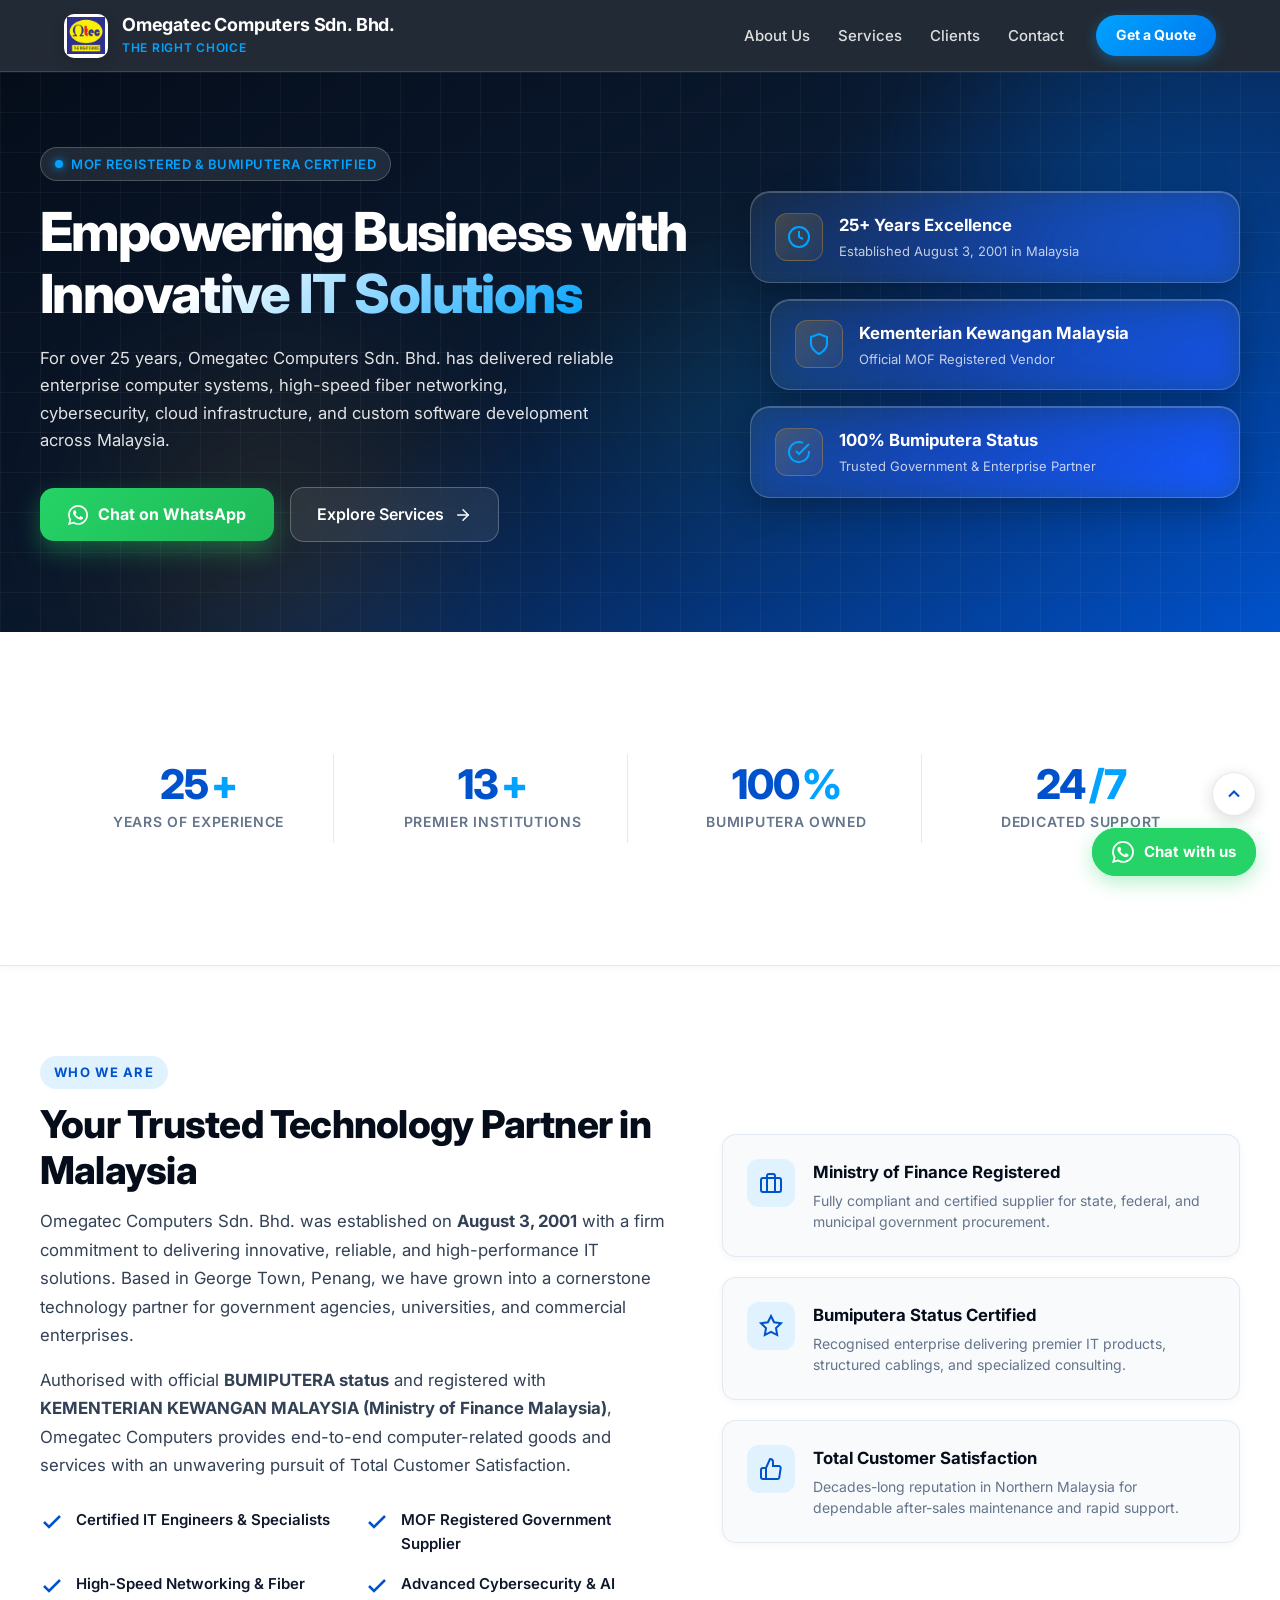
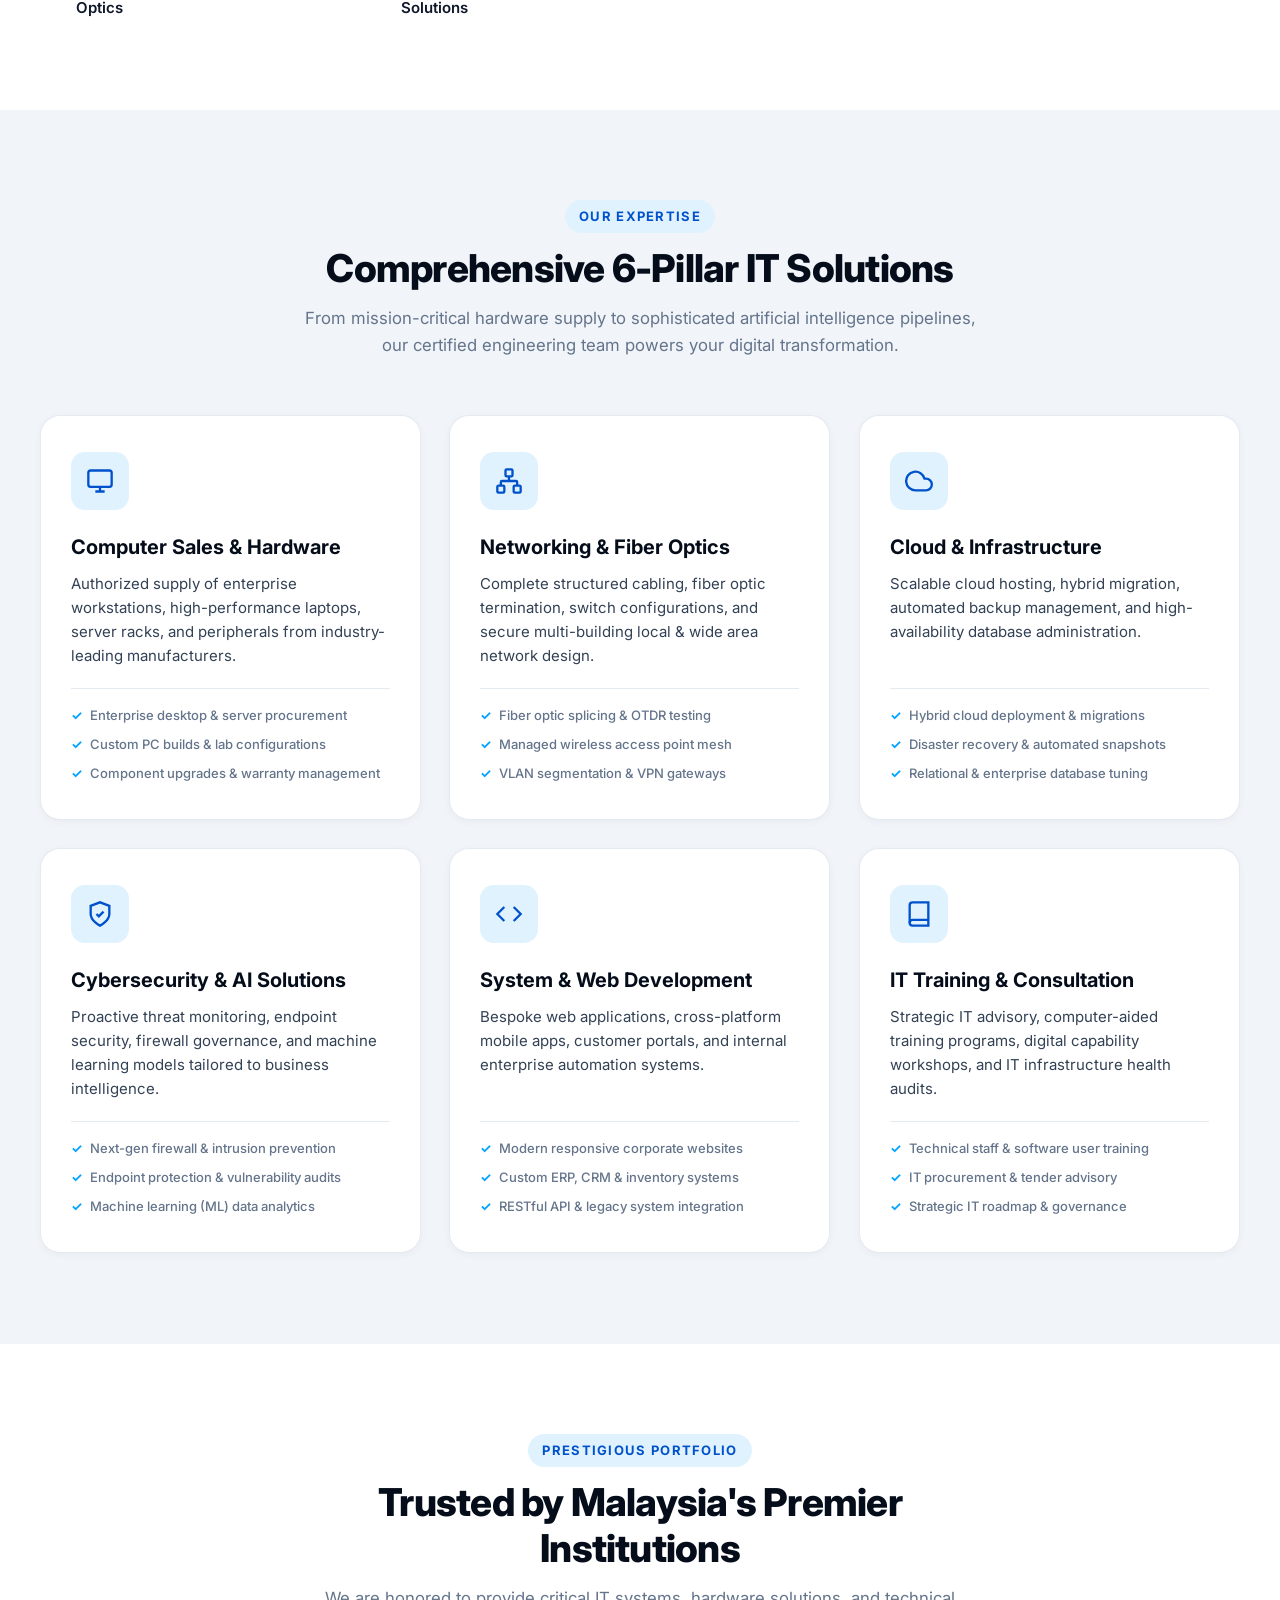
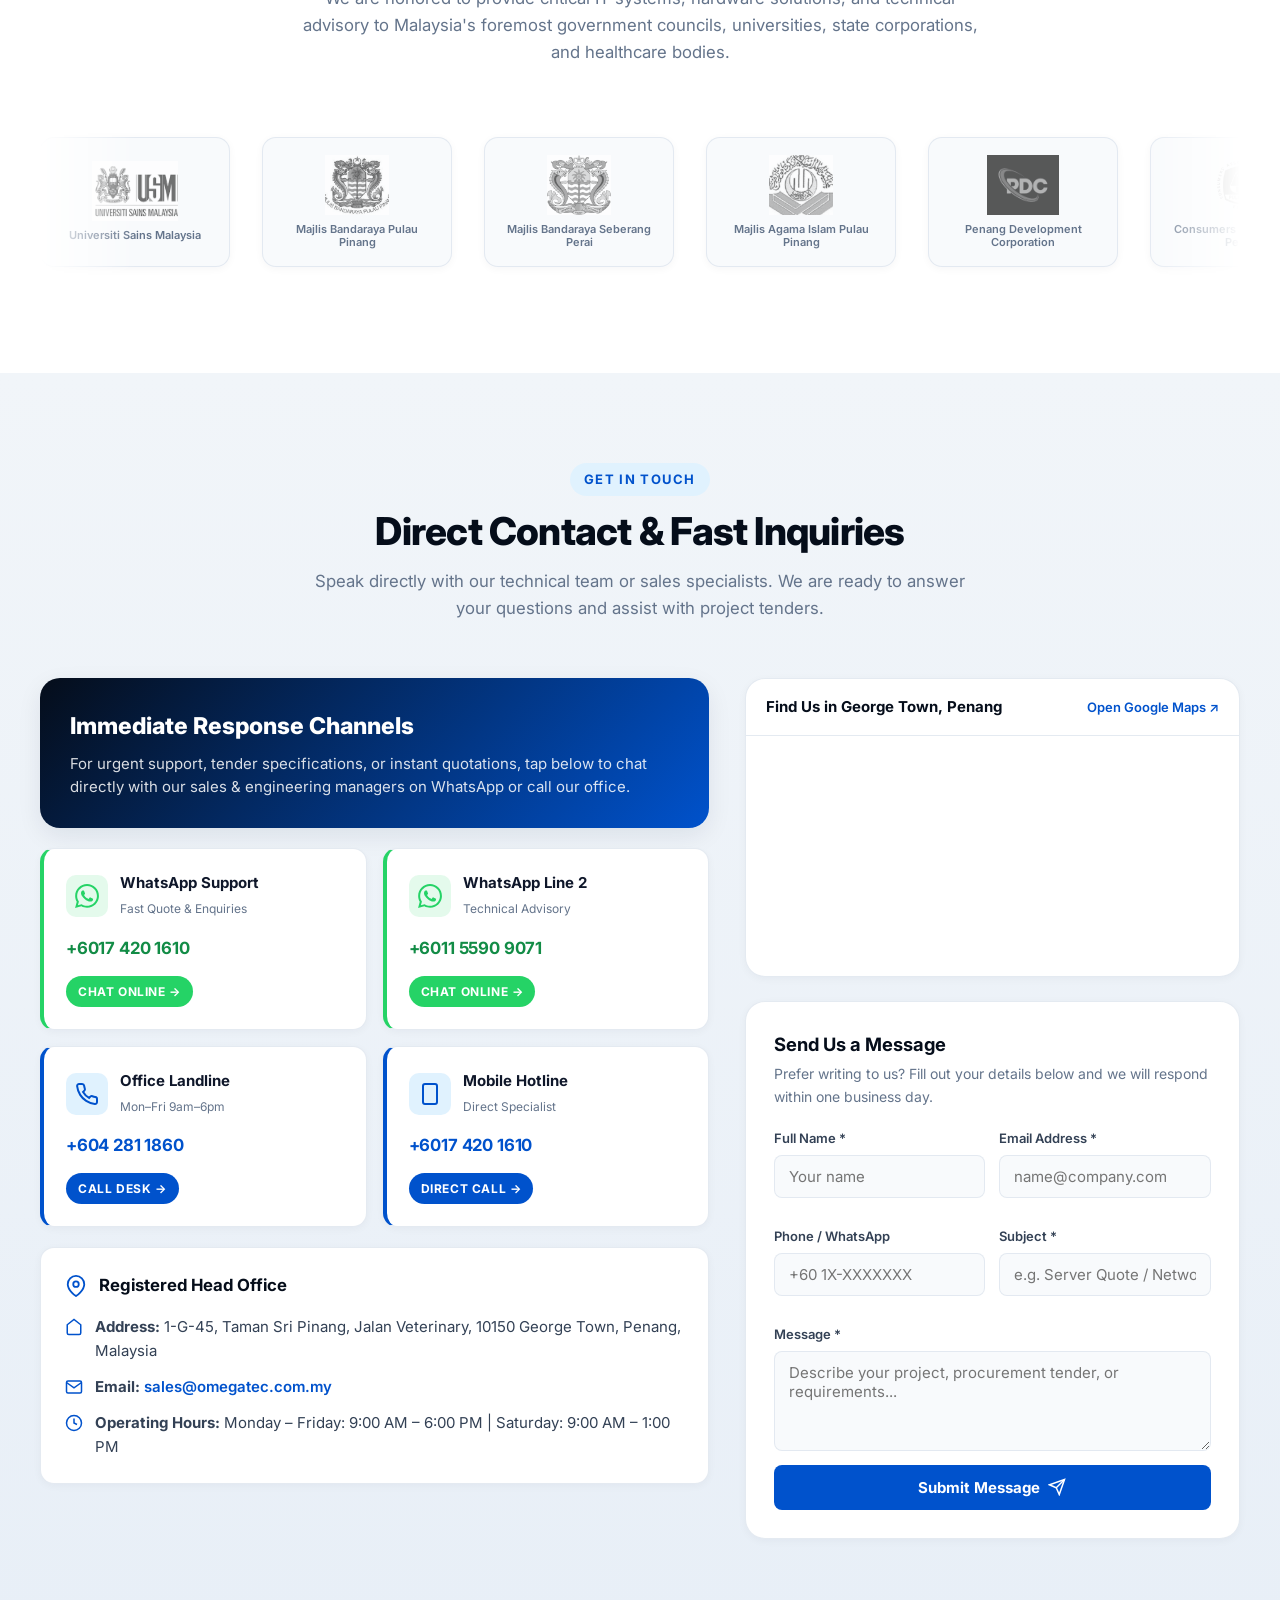
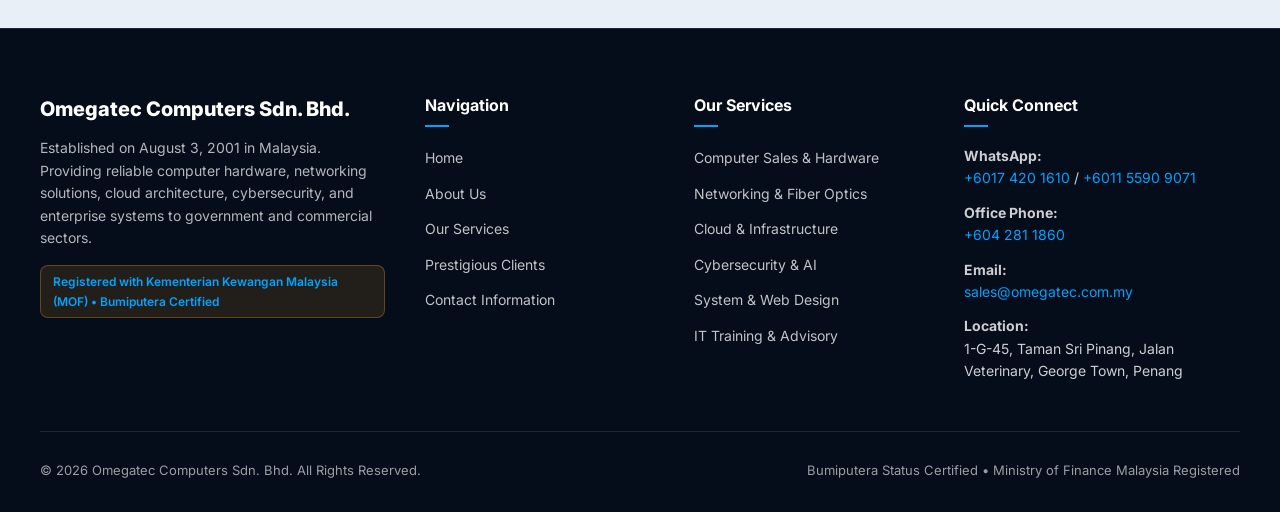
==== commit de5753fc: "Publish index.html" ====
--- a/index.html
+++ b/index.html
@@ -13,7 +13,7 @@
   <link href="https://fonts.googleapis.com/css2?family=Inter:wght@400;500;600;700;800&display=swap" rel="stylesheet">
 
   <!-- Unified Design System Stylesheet -->
-  <link rel="stylesheet" href="css/styles.css?v=2.3">
+  <link rel="stylesheet" href="css/styles.css?v=2.4">
 </head>
 <body>
 
@@ -763,6 +763,6 @@
   </div>
 
   <!-- JavaScript Animations Controller -->
-  <script src="js/animations.js?v=2.3"></script>
+  <script src="js/animations.js?v=2.4"></script>
 </body>
 </html>
--- a/css/styles.css
+++ b/css/styles.css
@@ -3,16 +3,16 @@
    ========================================================================== */
 
 :root {
-  /* Brand Colors */
-  --primary: #004080;
-  --primary-dark: #002244;
-  --primary-deep: #001730;
-  --primary-light: #0059b3;
-  --primary-ultralight: #e8f2fc;
-  --accent: #f5a623;
-  --accent-hover: #e09212;
-  --accent-glow: rgba(245, 166, 35, 0.35);
-  --accent-subtle: rgba(245, 166, 35, 0.12);
+  /* Brand Colors — Refined High-End Enterprise Tech */
+  --primary: #0052cc;
+  --primary-dark: #0a192f;
+  --primary-deep: #050d1a;
+  --primary-light: #2563eb;
+  --primary-ultralight: #e0f2fe;
+  --accent: #00a3ff;
+  --accent-hover: #0284c7;
+  --accent-glow: rgba(0, 163, 255, 0.4);
+  --accent-subtle: rgba(0, 163, 255, 0.12);
   --whatsapp: #25D366;
   --whatsapp-hover: #1eb857;
   --whatsapp-glow: rgba(37, 211, 102, 0.35);
@@ -29,17 +29,17 @@
   
   /* Borders & Glass */
   --border-light: rgba(226, 232, 240, 0.9);
-  --border-glass: rgba(255, 255, 255, 0.16);
-  --glass-bg: rgba(0, 34, 68, 0.82);
+  --border-glass: rgba(255, 255, 255, 0.14);
+  --glass-bg: rgba(5, 13, 26, 0.88);
   --glass-card: rgba(255, 255, 255, 0.85);
-  --glass-border: rgba(255, 255, 255, 0.4);
+  --glass-border: rgba(255, 255, 255, 0.3);
 
   /* Elevations & Shadows */
   --shadow-sm: 0 2px 8px rgba(0, 23, 48, 0.04);
   --shadow-md: 0 8px 24px rgba(0, 23, 48, 0.08);
   --shadow-lg: 0 16px 36px rgba(0, 23, 48, 0.12);
-  --shadow-glow: 0 0 30px rgba(0, 64, 128, 0.2);
-  --shadow-accent-glow: 0 10px 25px rgba(245, 166, 35, 0.35);
+  --shadow-glow: 0 0 30px rgba(0, 163, 255, 0.25);
+  --shadow-accent-glow: 0 10px 25px rgba(0, 163, 255, 0.35);
 
   /* Layout & Sizing */
   --header-height: 72px;
@@ -80,6 +80,7 @@
   -webkit-font-smoothing: antialiased;
   -moz-osx-font-smoothing: grayscale;
   overflow-x: hidden;
+  padding-top: var(--header-height);
 }
 
 img {
@@ -104,7 +105,7 @@
    ========================================================================== */
 
 .site-header {
-  position: sticky;
+  position: fixed;
   top: 0;
   left: 0;
   width: 100%;
@@ -118,8 +119,8 @@
 }
 
 .site-header.scrolled {
-  background: rgba(0, 23, 48, 0.94);
-  box-shadow: 0 8px 30px rgba(0, 0, 0, 0.25);
+  background: rgba(5, 13, 26, 0.96);
+  box-shadow: 0 8px 30px rgba(0, 0, 0, 0.35);
   height: 66px;
 }
 
@@ -174,8 +175,9 @@
   color: #ffffff;
   font-size: 1.125rem;
   font-weight: 700;
-  letter-spacing: -0.02em;
+  letter-spacing: -0.01em;
   line-height: 1.2;
+  white-space: nowrap;
 }
 
 .brand-tagline {
@@ -231,21 +233,21 @@
 }
 
 .btn-header-cta {
-  background: linear-gradient(135deg, var(--accent) 0%, #e09212 100%);
-  color: #002244;
+  background: linear-gradient(135deg, var(--accent) 0%, #0077ee 100%);
+  color: #ffffff;
   font-size: 0.875rem;
   font-weight: 700;
   padding: 9px 20px;
   border-radius: var(--radius-full);
-  box-shadow: 0 4px 14px rgba(245, 166, 35, 0.3);
+  box-shadow: 0 4px 14px rgba(0, 163, 255, 0.35);
   transition: all var(--transition-fast);
   white-space: nowrap;
 }
 
 .btn-header-cta:hover {
   transform: translateY(-1px);
-  box-shadow: 0 6px 20px rgba(245, 166, 35, 0.45);
-  color: #001730;
+  box-shadow: 0 6px 20px rgba(0, 163, 255, 0.55);
+  color: #ffffff;
 }
 
 /* Mobile Hamburger Button */
@@ -374,11 +376,12 @@
   position: relative;
   background: linear-gradient(145deg, var(--primary-deep) 0%, var(--primary-dark) 45%, var(--primary) 100%);
   color: #ffffff;
-  padding: 85px 24px 95px;
+  padding: 65px 24px 80px;
   overflow: hidden;
-  min-height: 590px;
-  display: flex;
-  align-items: center;
+  min-height: 560px;
+  display: flex;
+  align-items: center;
+  isolation: isolate;
 }
 
 /* Modern Tech Grid Pattern Overlay */
@@ -1588,7 +1591,18 @@
   font-weight: 700;
   box-shadow: 0 6px 20px var(--whatsapp-glow);
   position: relative;
-  transition: all var(--transition-fast);
+  transition: all var(--transition-normal);
+  opacity: 0;
+  visibility: hidden;
+  transform: translateY(14px) scale(0.92);
+  pointer-events: none;
+}
+
+.whatsapp-fab.is-visible {
+  opacity: 1;
+  visibility: visible;
+  transform: translateY(0) scale(1);
+  pointer-events: auto;
 }
 
 .whatsapp-fab:hover {
@@ -1615,6 +1629,11 @@
   100% { transform: scale(1.4); opacity: 0; }
 }
 
+@keyframes spin {
+  from { transform: rotate(0deg); }
+  to { transform: rotate(360deg); }
+}
+
 /* ==========================================================================
    Staggered Scroll-Reveal Animations (Progressive Enhancement)
    ========================================================================== */
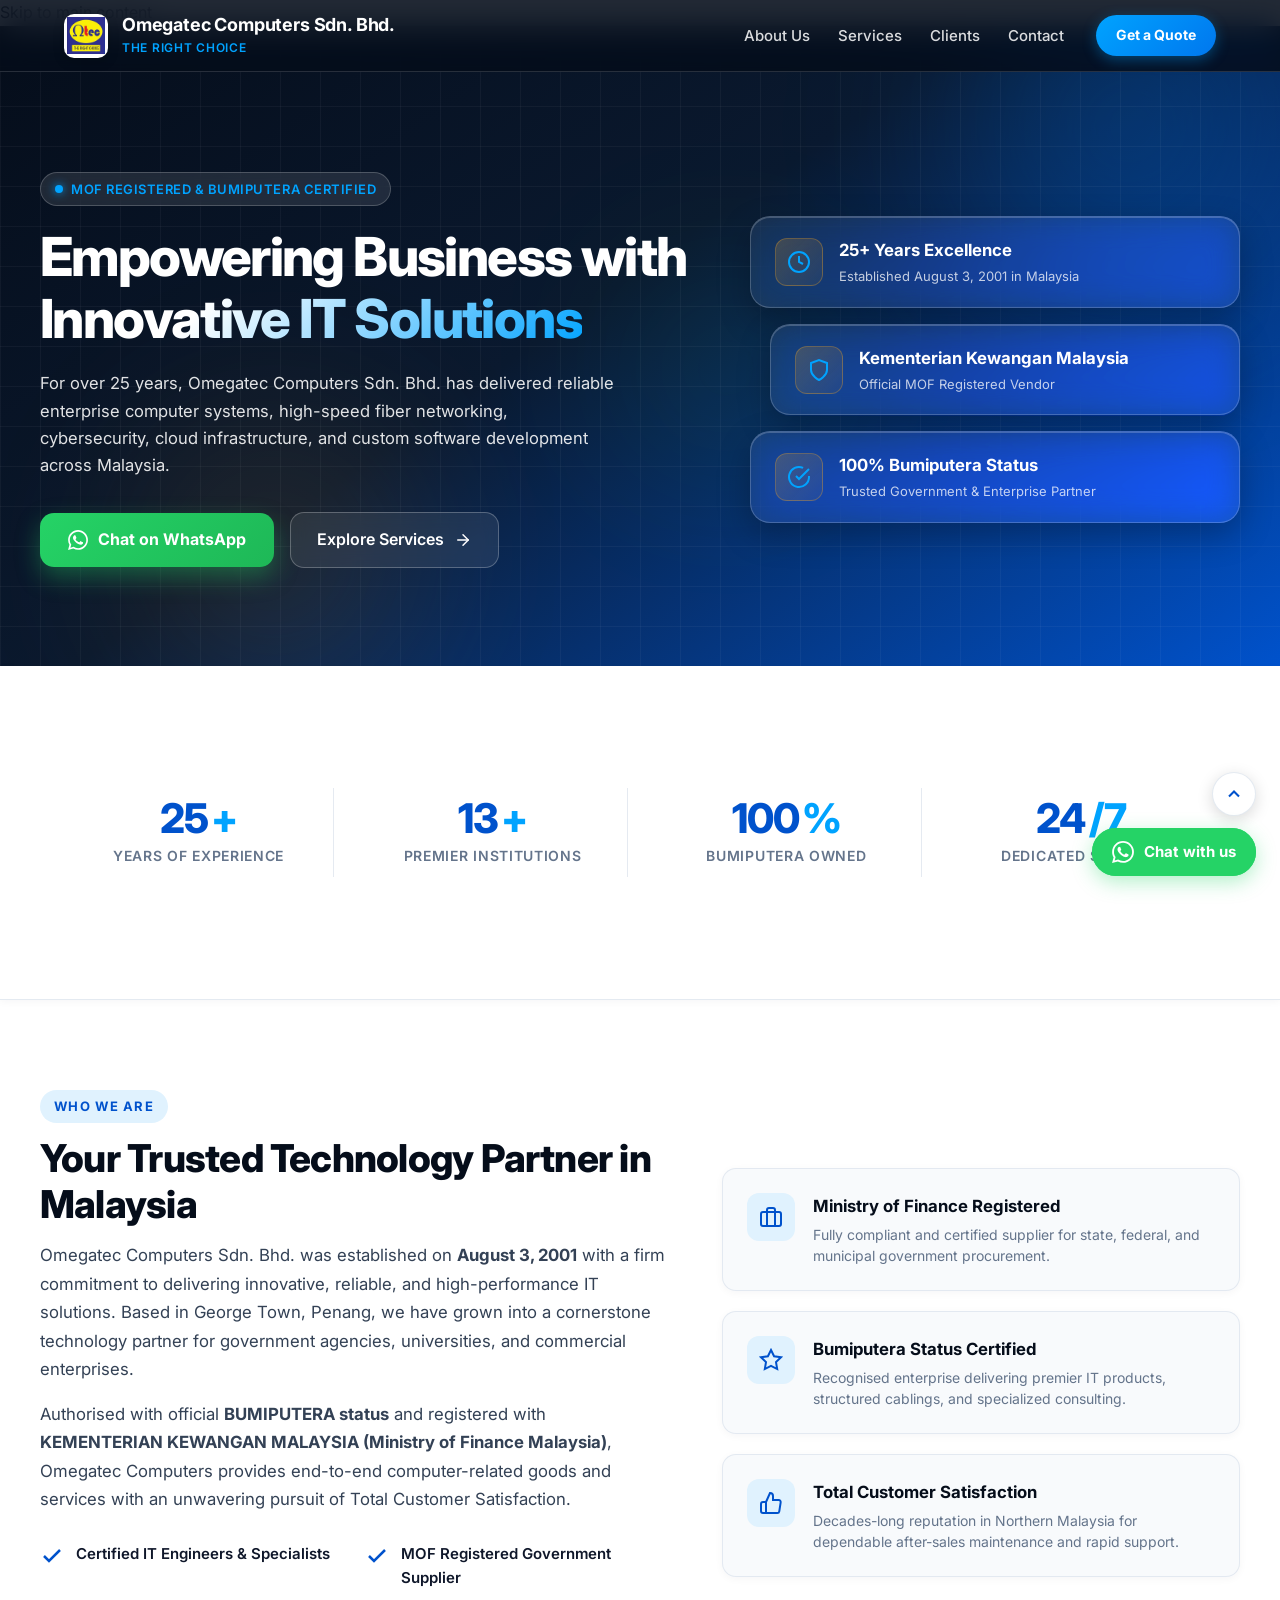
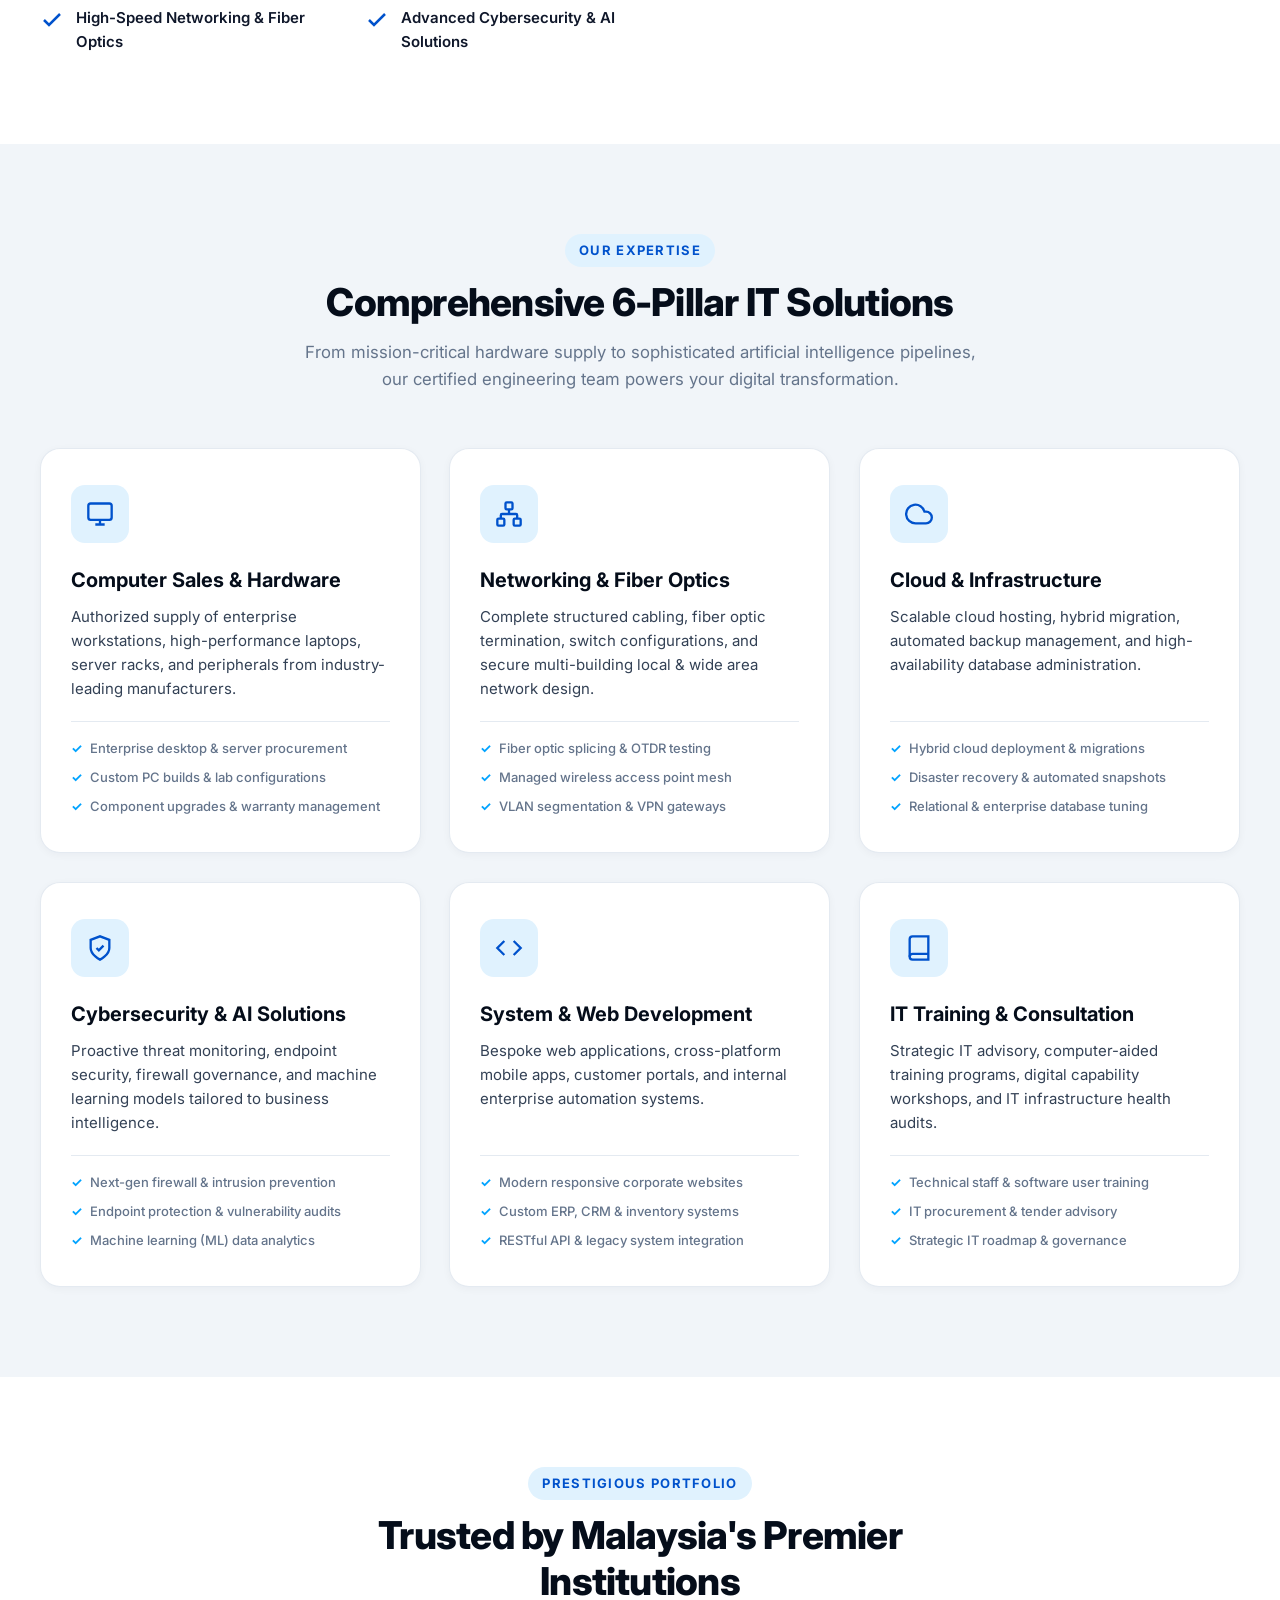
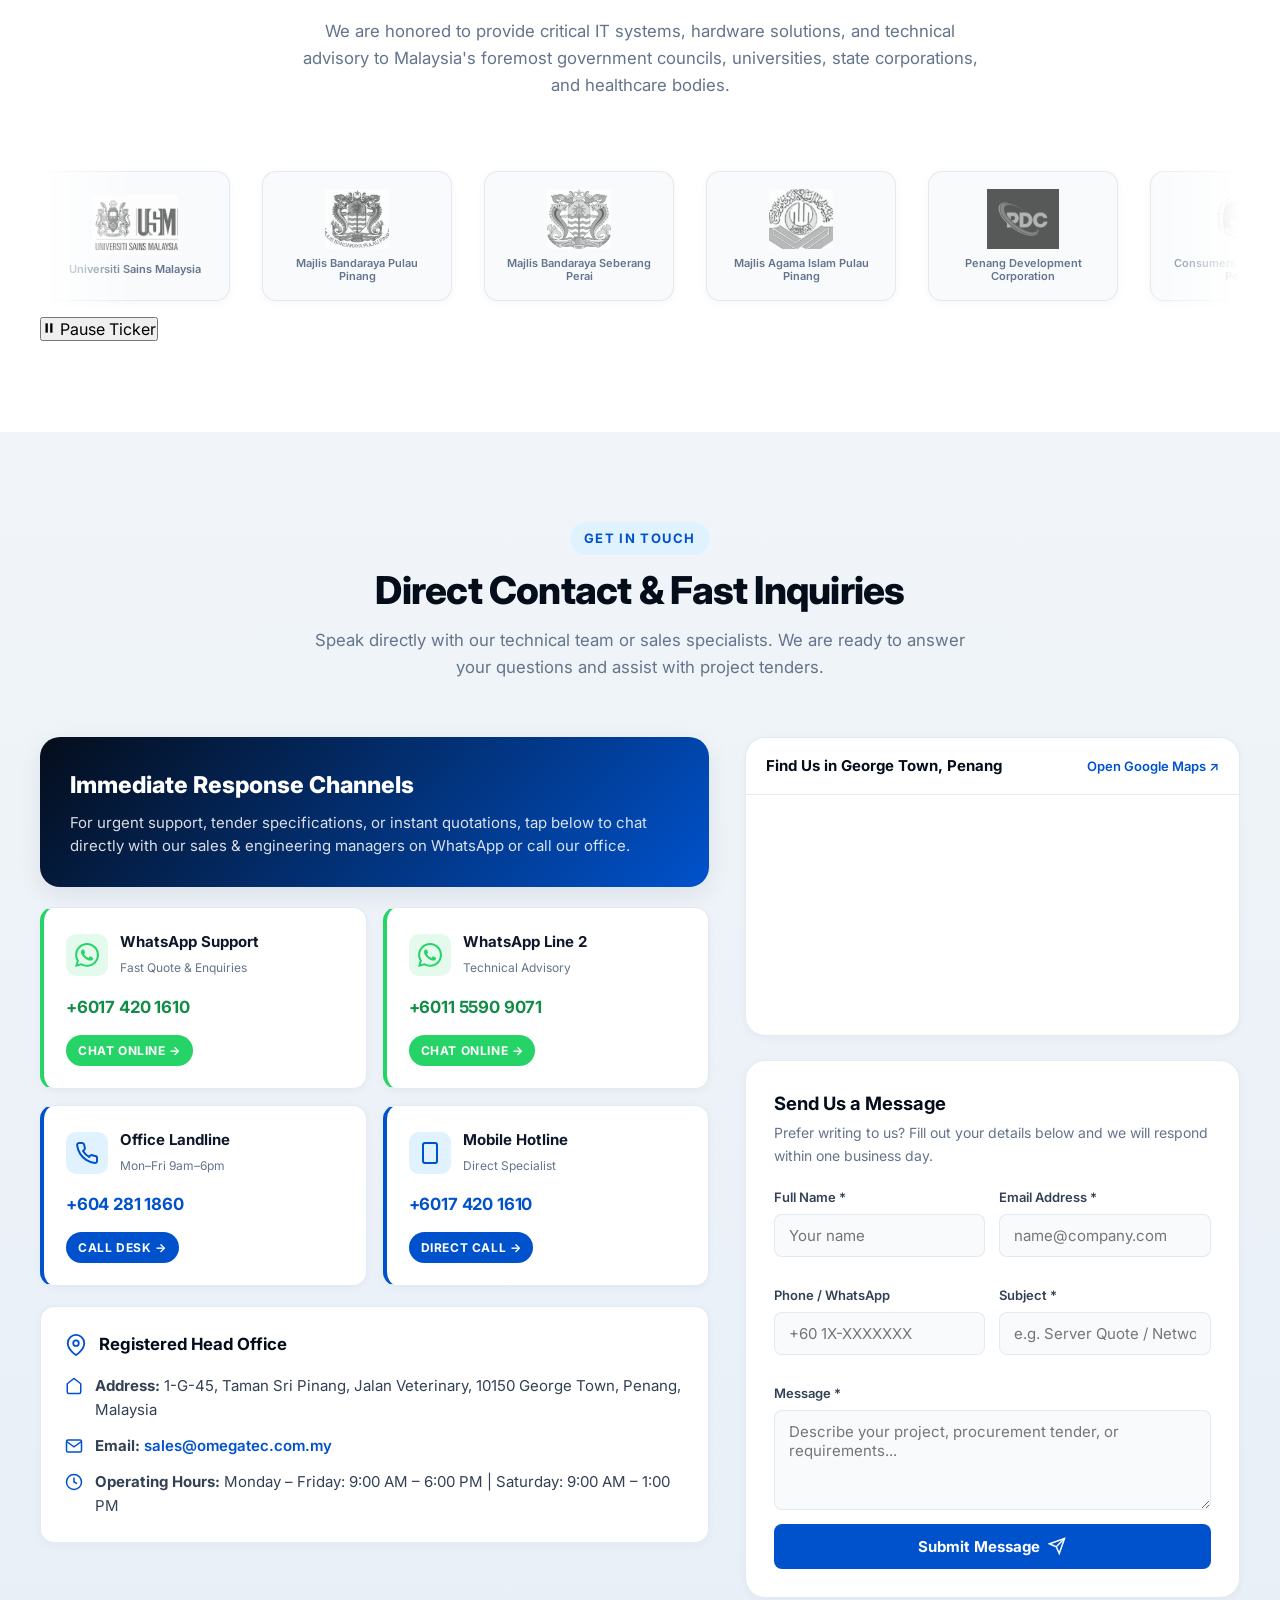
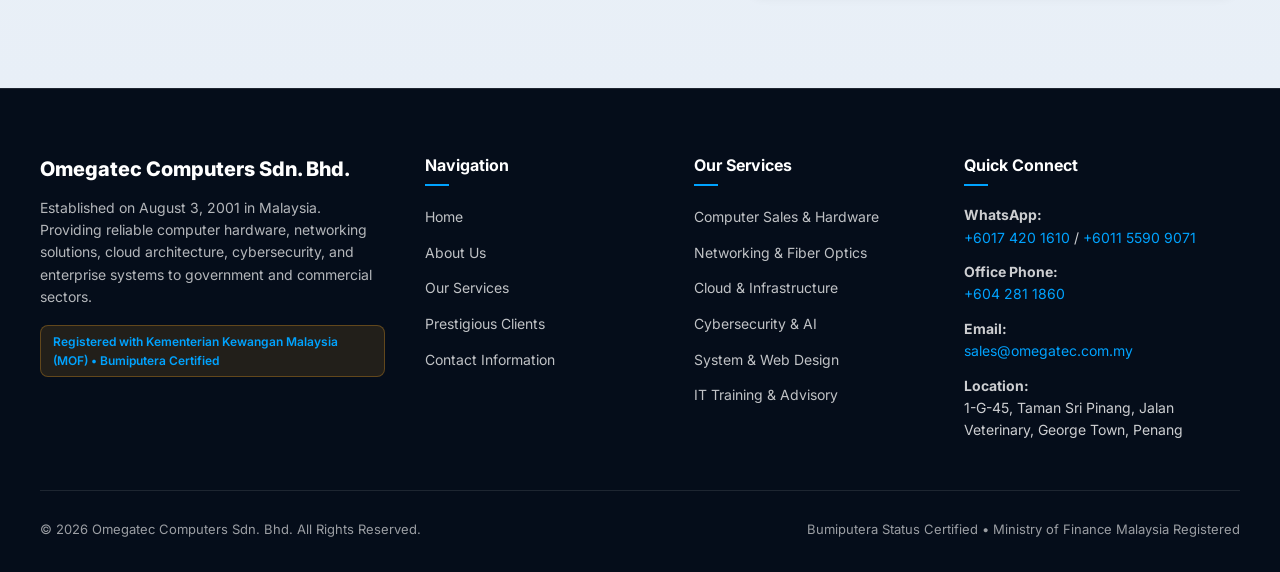
==== commit 8f55822e: "Publish index.html" ====
--- a/index.html
+++ b/index.html
@@ -7,15 +7,18 @@
   <meta name="theme-color" content="#002244">
   <title>Omegatec Computers Sdn. Bhd. | IT Solutions Malaysia</title>
 
-  <!-- Google Fonts: Inter -->
+  <!-- Google Fonts: Inter & Plus Jakarta Sans -->
   <link rel="preconnect" href="https://fonts.googleapis.com">
   <link rel="preconnect" href="https://fonts.gstatic.com" crossorigin>
-  <link href="https://fonts.googleapis.com/css2?family=Inter:wght@400;500;600;700;800&display=swap" rel="stylesheet">
+  <link href="https://fonts.googleapis.com/css2?family=Inter:wght@400;500;600;700&family=Plus+Jakarta+Sans:wght@600;700;800&display=swap" rel="stylesheet">
 
   <!-- Unified Design System Stylesheet -->
-  <link rel="stylesheet" href="css/styles.css?v=2.4">
+  <link rel="stylesheet" href="css/styles.css?v=2.5">
 </head>
 <body>
+
+  <!-- Accessible Skip to Content Link (WCAG 2.4.1) -->
+  <a href="#main-content" class="skip-link">Skip to main content</a>
 
   <!-- =========================================================================
        Unified Sticky Glass Header
@@ -24,7 +27,7 @@
     <div class="header-container">
       <a href="#" class="brand-link" aria-label="Omegatec Homepage">
         <div class="brand-logo-wrap">
-          <img src="omega-logo.png" alt="Omegatec Logo">
+          <img src="omega-logo.png" alt="Omegatec Logo" width="44" height="44" decoding="async">
         </div>
         <div class="brand-text-wrap">
           <span class="brand-title">Omegatec Computers Sdn. Bhd.</span>
@@ -44,7 +47,7 @@
       </nav>
 
       <!-- Mobile Hamburger Button -->
-      <button class="hamburger" aria-label="Toggle navigation menu" aria-expanded="false">
+      <button class="hamburger" aria-label="Toggle navigation menu" aria-expanded="false" aria-controls="mobile-drawer">
         <span></span>
         <span></span>
         <span></span>
@@ -53,7 +56,7 @@
   </header>
 
   <!-- Mobile Navigation Drawer -->
-  <aside class="mobile-drawer" aria-label="Mobile Navigation">
+  <aside id="mobile-drawer" class="mobile-drawer" aria-label="Mobile Navigation">
     <ul class="mobile-nav-links">
       <li><a href="#about" class="mobile-nav-link">About Us</a></li>
       <li><a href="#services" class="mobile-nav-link">Services</a></li>
@@ -63,6 +66,9 @@
     <a href="#contact" class="mobile-drawer-cta">Request a Quote</a>
   </aside>
   <div class="drawer-overlay" aria-hidden="true"></div>
+
+  <!-- Main Landmark for Screen Readers & Keyboard Navigation -->
+  <main id="main-content">
 
   <!-- =========================================================================
        Hero Section with Organic Fluid Mesh & Floating Badges
@@ -418,73 +424,84 @@
 
       <!-- Marquee Carousel with 13 Logos -->
       <div class="marquee-wrapper reveal">
-        <div class="marquee-track">
+        <div class="marquee-track" role="region" aria-label="Client logos carousel">
           <!-- 1. USM -->
           <div class="client-logo-card">
-            <img src="usm-logo.png" alt="Universiti Sains Malaysia" class="client-logo-img">
+            <img src="usm-logo.png" alt="Universiti Sains Malaysia" class="client-logo-img" width="211" height="148" loading="lazy" decoding="async">
             <span class="client-logo-name">Universiti Sains Malaysia</span>
           </div>
           <!-- 2. MBPP -->
           <div class="client-logo-card">
-            <img src="mbpp-logo.png" alt="Majlis Bandaraya Pulau Pinang" class="client-logo-img">
+            <img src="mbpp-logo.png" alt="Majlis Bandaraya Pulau Pinang" class="client-logo-img" width="204" height="192" loading="lazy" decoding="async">
             <span class="client-logo-name">Majlis Bandaraya Pulau Pinang</span>
           </div>
           <!-- 3. MBSP -->
           <div class="client-logo-card">
-            <img src="mbsp-logo.png" alt="Majlis Bandaraya Seberang Perai" class="client-logo-img">
+            <img src="mbsp-logo.png" alt="Majlis Bandaraya Seberang Perai" class="client-logo-img" width="204" height="192" loading="lazy" decoding="async">
             <span class="client-logo-name">Majlis Bandaraya Seberang Perai</span>
           </div>
           <!-- 4. MAINPP -->
           <div class="client-logo-card">
-            <img src="mainpp-logo.png" alt="Majlis Agama Islam Pulau Pinang" class="client-logo-img">
+            <img src="mainpp-logo.png" alt="Majlis Agama Islam Pulau Pinang" class="client-logo-img" width="204" height="192" loading="lazy" decoding="async">
             <span class="client-logo-name">Majlis Agama Islam Pulau Pinang</span>
           </div>
           <!-- 5. PDC -->
           <div class="client-logo-card">
-            <img src="pdc-logo.png" alt="Penang Development Corporation" class="client-logo-img">
+            <img src="pdc-logo.png" alt="Penang Development Corporation" class="client-logo-img" width="180" height="148" loading="lazy" decoding="async">
             <span class="client-logo-name">Penang Development Corporation</span>
           </div>
           <!-- 6. CAP -->
           <div class="client-logo-card">
-            <img src="cap-logo.png" alt="Consumers Association of Penang" class="client-logo-img">
+            <img src="cap-logo.png" alt="Consumers Association of Penang" class="client-logo-img" width="400" height="400" loading="lazy" decoding="async">
             <span class="client-logo-name">Consumers Association of Penang</span>
           </div>
           <!-- 7. PBBPP -->
           <div class="client-logo-card">
-            <img src="pbbpp-logo.png" alt="Perbadanan Bukit Bendera Pulau Pinang" class="client-logo-img">
+            <img src="pbbpp-logo.png" alt="Perbadanan Bukit Bendera Pulau Pinang" class="client-logo-img" width="176" height="167" loading="lazy" decoding="async">
             <span class="client-logo-name">Perbadanan Bukit Bendera</span>
           </div>
           <!-- 8. MADA -->
           <div class="client-logo-card">
-            <img src="mada-logo.png" alt="Lembaga Kemajuan Pertanian Muda" class="client-logo-img">
+            <img src="mada-logo.png" alt="Lembaga Kemajuan Pertanian Muda" class="client-logo-img" width="204" height="192" loading="lazy" decoding="async">
             <span class="client-logo-name">Lembaga Pertanian Muda (MADA)</span>
           </div>
           <!-- 9. HPP -->
           <div class="client-logo-card">
-            <img src="hpp-logo.png" alt="Hospital Pulau Pinang" class="client-logo-img">
+            <img src="hpp-logo.png" alt="Hospital Pulau Pinang" class="client-logo-img" width="204" height="192" loading="lazy" decoding="async">
             <span class="client-logo-name">Hospital Pulau Pinang</span>
           </div>
           <!-- 10. PPAPP -->
           <div class="client-logo-card">
-            <img src="ppapp-logo.png" alt="Perbadanan Perpustakaan Awam Pulau Pinang" class="client-logo-img">
+            <img src="ppapp-logo.png" alt="Perbadanan Perpustakaan Awam Pulau Pinang" class="client-logo-img" width="196" height="183" loading="lazy" decoding="async">
             <span class="client-logo-name">Perpustakaan Awam Pulau Pinang</span>
           </div>
           <!-- 11. SUK Penang -->
           <div class="client-logo-card">
-            <img src="suk-logo.png" alt="Pejabat Setiausaha Kerajaan Negeri Pulau Pinang" class="client-logo-img">
+            <img src="suk-logo.png" alt="Pejabat Setiausaha Kerajaan Negeri Pulau Pinang" class="client-logo-img" width="204" height="192" loading="lazy" decoding="async">
             <span class="client-logo-name">SUK Negeri Pulau Pinang</span>
           </div>
           <!-- 12. SPPP -->
           <div class="client-logo-card">
-            <img src="sppp-logo.png" alt="Suruhanjaya Pelabuhan Pulau Pinang" class="client-logo-img">
+            <img src="sppp-logo.png" alt="Suruhanjaya Pelabuhan Pulau Pinang" class="client-logo-img" width="148" height="148" loading="lazy" decoding="async">
             <span class="client-logo-name">Suruhanjaya Pelabuhan PP</span>
           </div>
           <!-- 13. KK -->
           <div class="client-logo-card">
-            <img src="kk-logo.png" alt="Kementerian Kesihatan Malaysia" class="client-logo-img">
+            <img src="kk-logo.png" alt="Kementerian Kesihatan Malaysia" class="client-logo-img" width="204" height="192" loading="lazy" decoding="async">
             <span class="client-logo-name">Kementerian Kesihatan Malaysia</span>
           </div>
         </div>
+      </div>
+
+      <!-- Accessible Pause/Resume Marquee Control (WCAG 2.2.2) -->
+      <div class="marquee-controls">
+        <button type="button" class="marquee-toggle-btn" aria-label="Pause client logos ticker" aria-pressed="false">
+          <svg class="toggle-icon" width="14" height="14" viewBox="0 0 24 24" fill="currentColor" aria-hidden="true">
+            <rect x="6" y="4" width="4" height="16"></rect>
+            <rect x="14" y="4" width="4" height="16"></rect>
+          </svg>
+          <span class="toggle-text">Pause Ticker</span>
+        </button>
       </div>
     </div>
   </section>
@@ -640,40 +657,42 @@
               <div class="form-group-row">
                 <div class="form-field">
                   <label for="contact-name">Full Name *</label>
-                  <input type="text" id="contact-name" name="name" class="form-input" placeholder="Your name" required>
+                  <input type="text" id="contact-name" name="name" class="form-input" placeholder="Your name" autocomplete="name" required aria-required="true">
                 </div>
                 <div class="form-field">
                   <label for="contact-email">Email Address *</label>
-                  <input type="email" id="contact-email" name="email" class="form-input" placeholder="name@company.com" required>
+                  <input type="email" id="contact-email" name="email" class="form-input" placeholder="name@company.com" autocomplete="email" required aria-required="true">
                 </div>
               </div>
               <div class="form-group-row">
                 <div class="form-field">
                   <label for="contact-phone">Phone / WhatsApp</label>
-                  <input type="tel" id="contact-phone" name="phone" class="form-input" placeholder="+60 1X-XXXXXXX">
+                  <input type="tel" id="contact-phone" name="phone" class="form-input" placeholder="+60 1X-XXXXXXX" autocomplete="tel">
                 </div>
                 <div class="form-field">
                   <label for="contact-subject">Subject *</label>
-                  <input type="text" id="contact-subject" name="subject" class="form-input" placeholder="e.g. Server Quote / Networking" required>
+                  <input type="text" id="contact-subject" name="subject" class="form-input" placeholder="e.g. Server Quote / Networking" autocomplete="off" required aria-required="true">
                 </div>
               </div>
               <div class="form-field">
                 <label for="contact-message">Message *</label>
-                <textarea id="contact-message" name="message" class="form-textarea" placeholder="Describe your project, procurement tender, or requirements..." required></textarea>
+                <textarea id="contact-message" name="message" class="form-textarea" placeholder="Describe your project, procurement tender, or requirements..." required aria-required="true"></textarea>
               </div>
               <button type="submit" class="btn-form-submit">
                 Submit Message
-                <svg width="18" height="18" viewBox="0 0 24 24" fill="none" stroke="currentColor" stroke-width="2">
+                <svg width="18" height="18" viewBox="0 0 24 24" fill="none" stroke="currentColor" stroke-width="2" aria-hidden="true">
                   <line x1="22" y1="2" x2="11" y2="13"></line>
                   <polygon points="22 2 15 22 11 13 2 9 22 2"></polygon>
                 </svg>
               </button>
+              <div id="form-status" class="form-status" role="status" aria-live="polite"></div>
             </form>
           </div>
         </div>
       </div>
     </div>
   </section>
+  </main> <!-- /#main-content -->
 
   <!-- =========================================================================
        Footer
--- a/css/styles.css
+++ b/css/styles.css
@@ -80,7 +80,8 @@
   -webkit-font-smoothing: antialiased;
   -moz-osx-font-smoothing: grayscale;
   overflow-x: hidden;
-  padding-top: var(--header-height);
+  margin: 0;
+  padding: 0;
 }
 
 img {
@@ -376,12 +377,16 @@
   position: relative;
   background: linear-gradient(145deg, var(--primary-deep) 0%, var(--primary-dark) 45%, var(--primary) 100%);
   color: #ffffff;
-  padding: 65px 24px 80px;
+  padding-top: calc(var(--header-height) + 56px);
+  padding-bottom: 80px;
+  padding-left: 24px;
+  padding-right: 24px;
   overflow: hidden;
-  min-height: 560px;
+  min-height: 640px;
   display: flex;
   align-items: center;
   isolation: isolate;
+  box-sizing: border-box;
 }
 
 /* Modern Tech Grid Pattern Overlay */
@@ -1719,7 +1724,10 @@
   }
 
   .hero-section {
-    padding: 60px 20px 70px;
+    padding-top: calc(var(--header-height) + 36px);
+    padding-bottom: 60px;
+    padding-left: 20px;
+    padding-right: 20px;
     min-height: auto;
   }
 
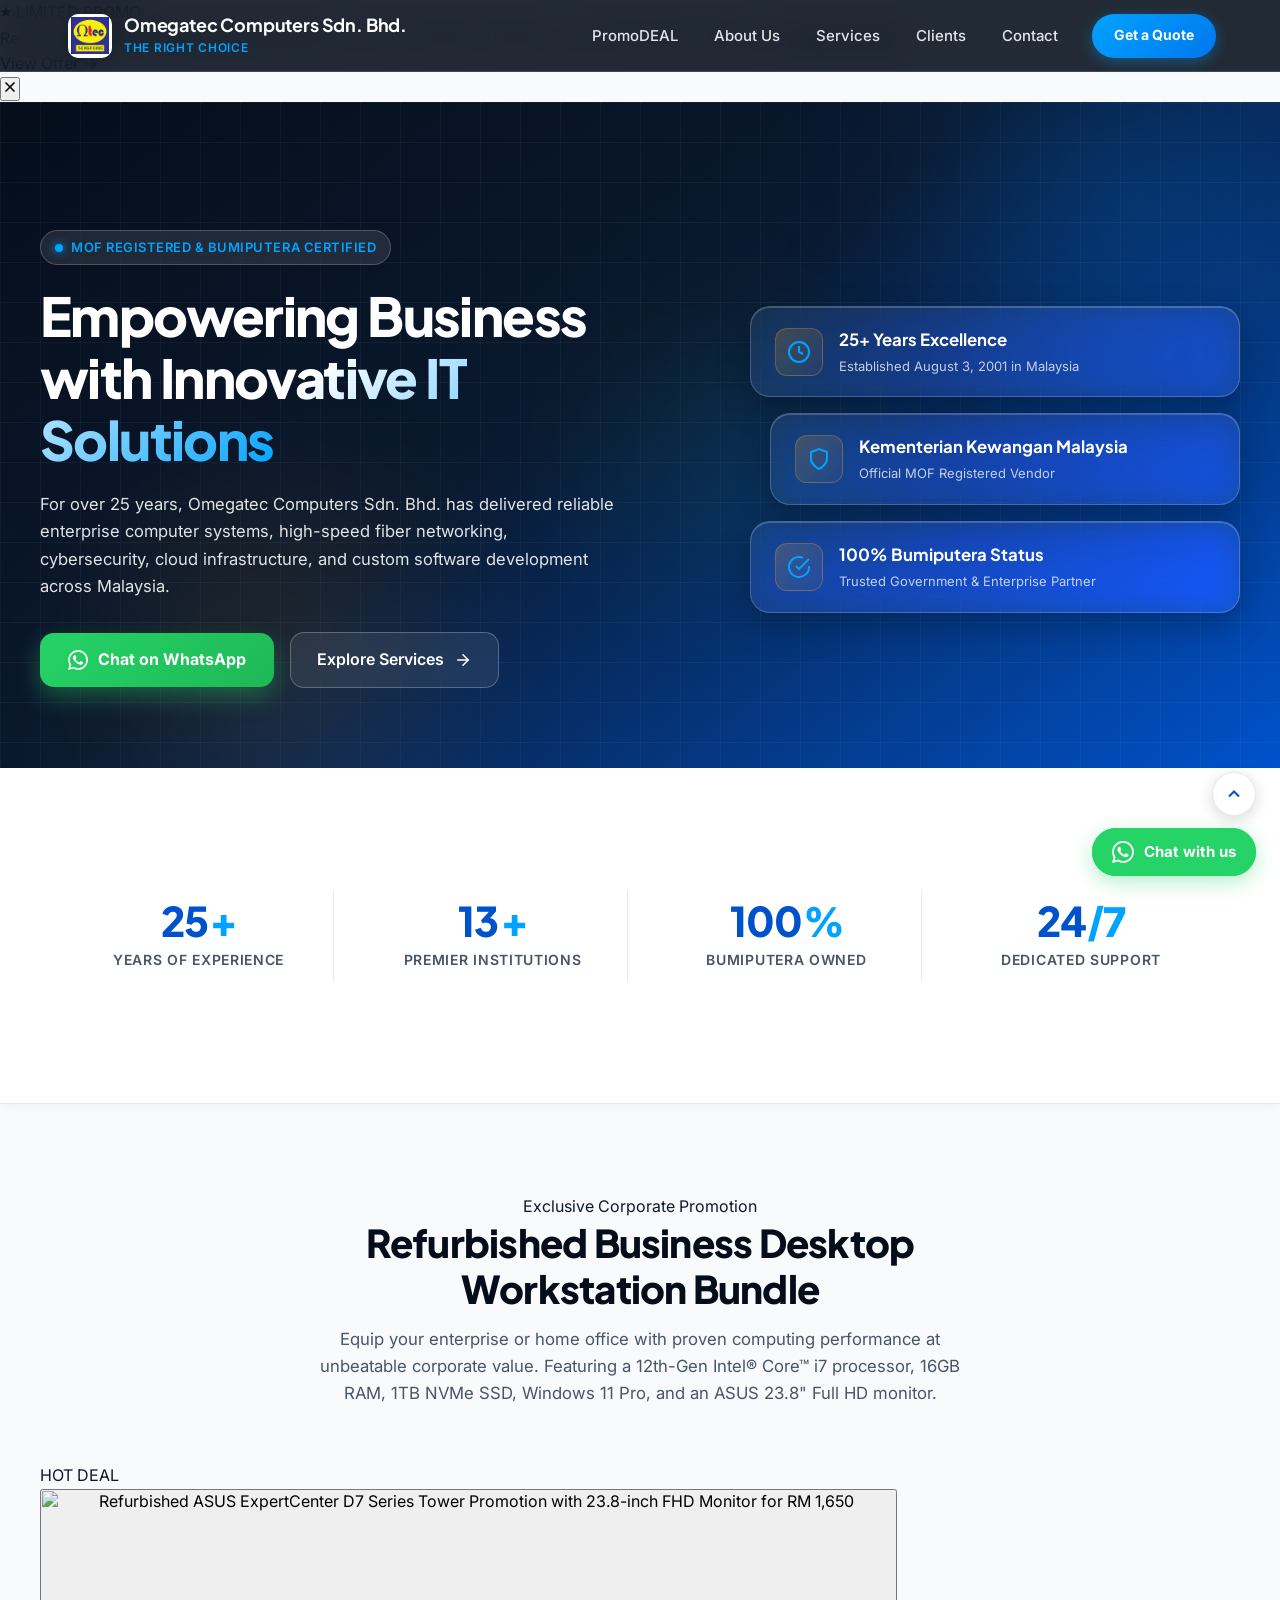
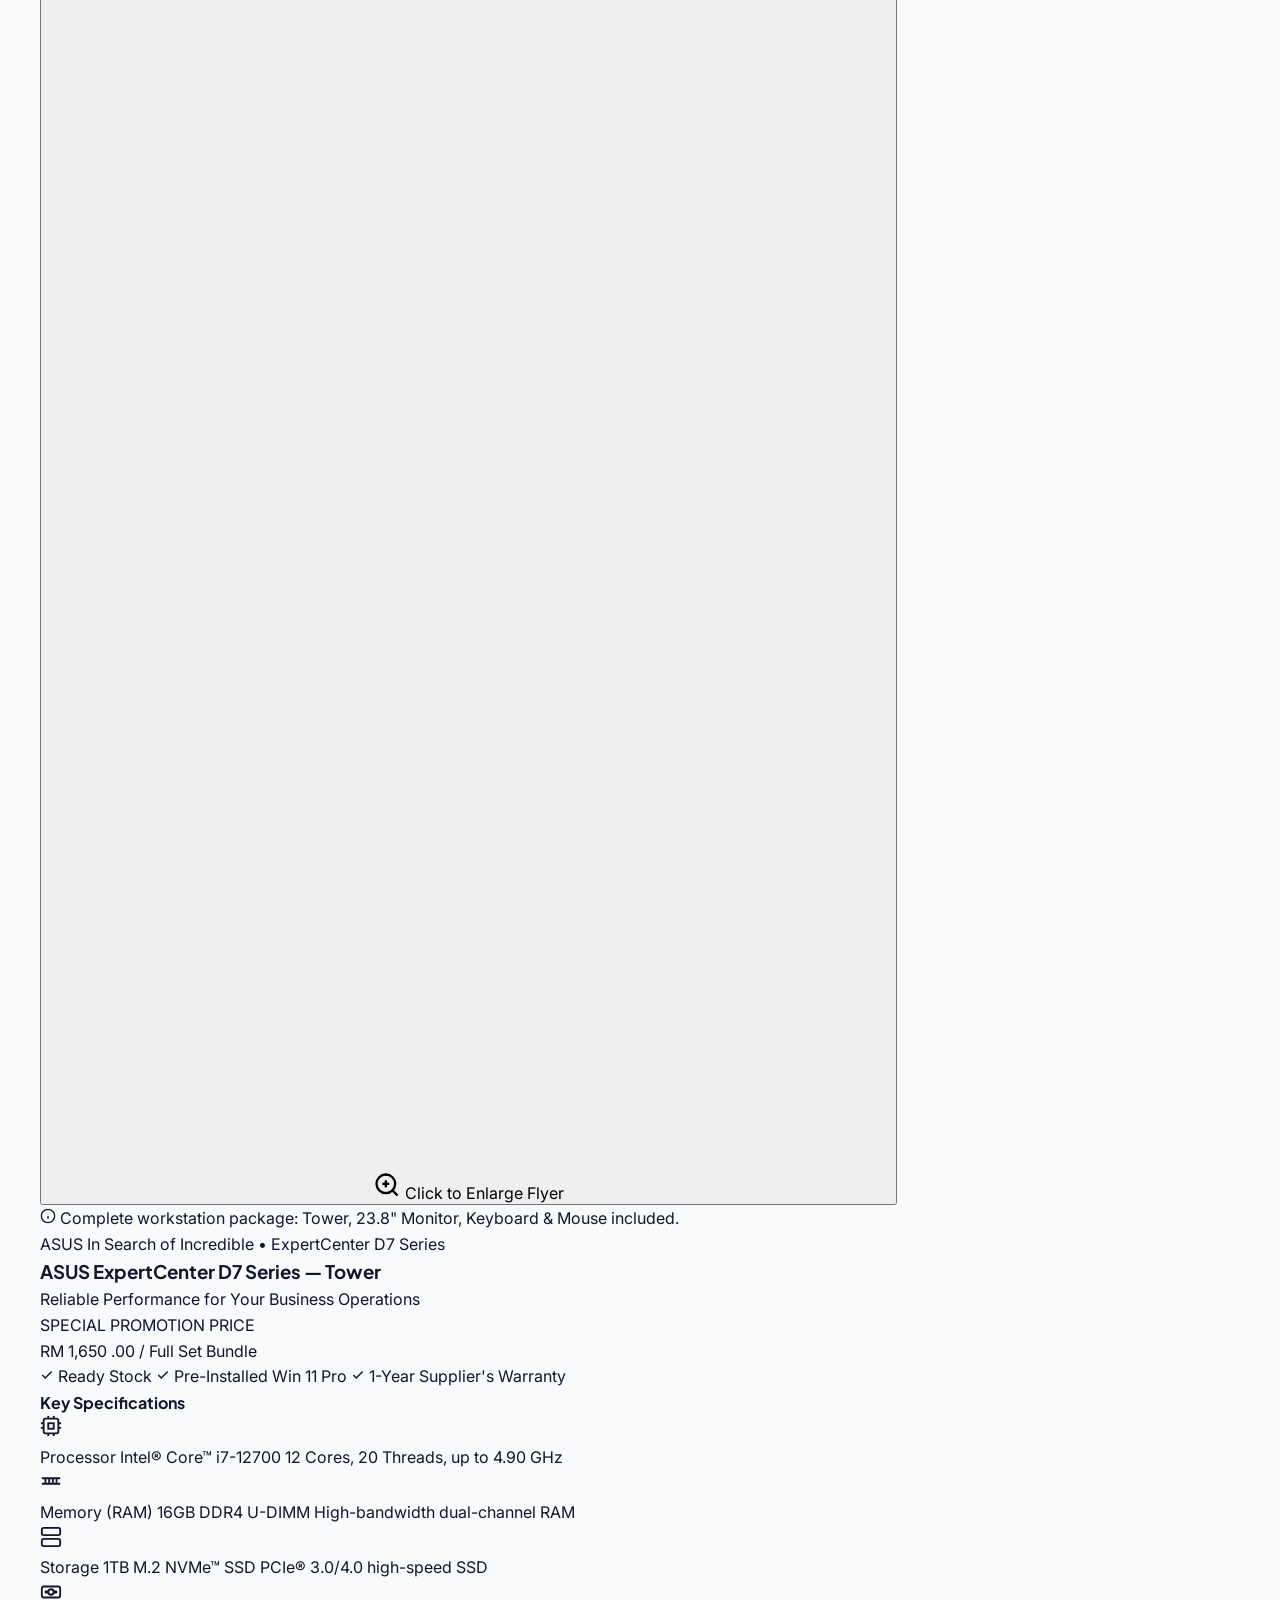
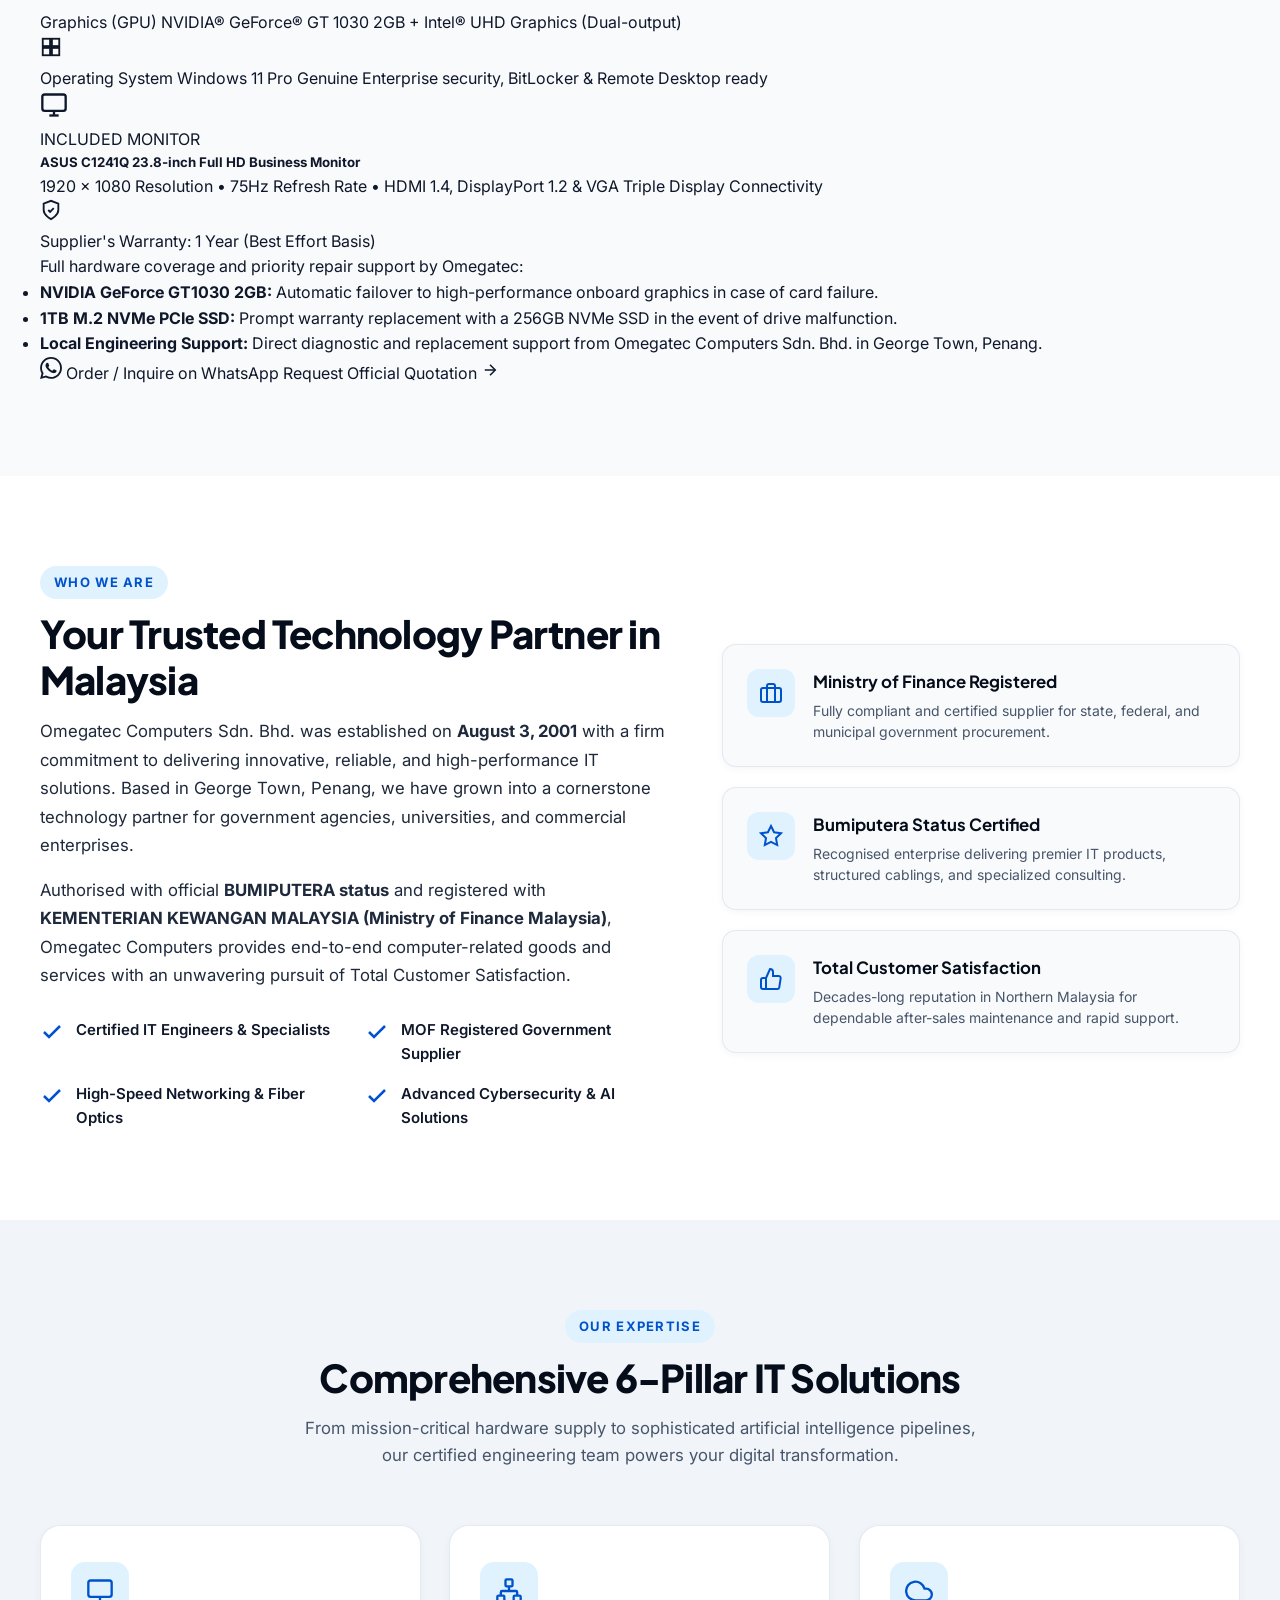
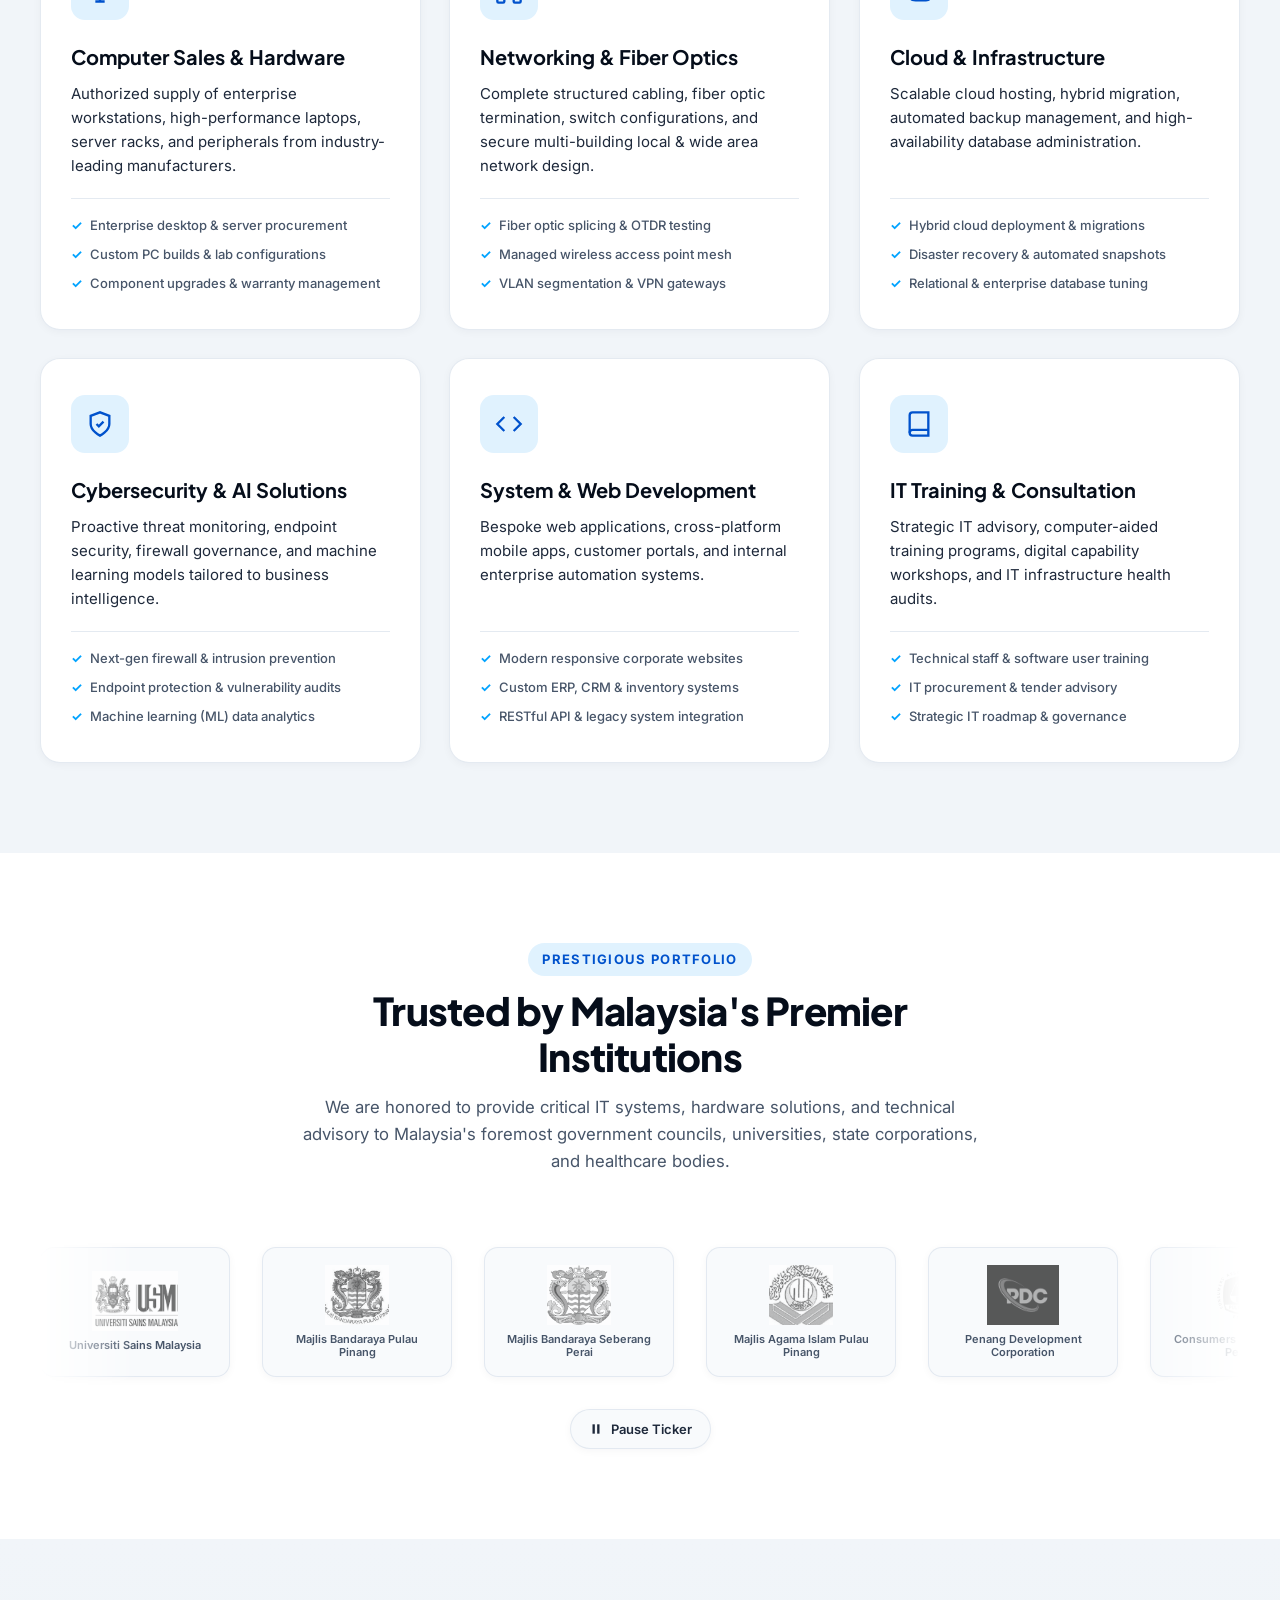
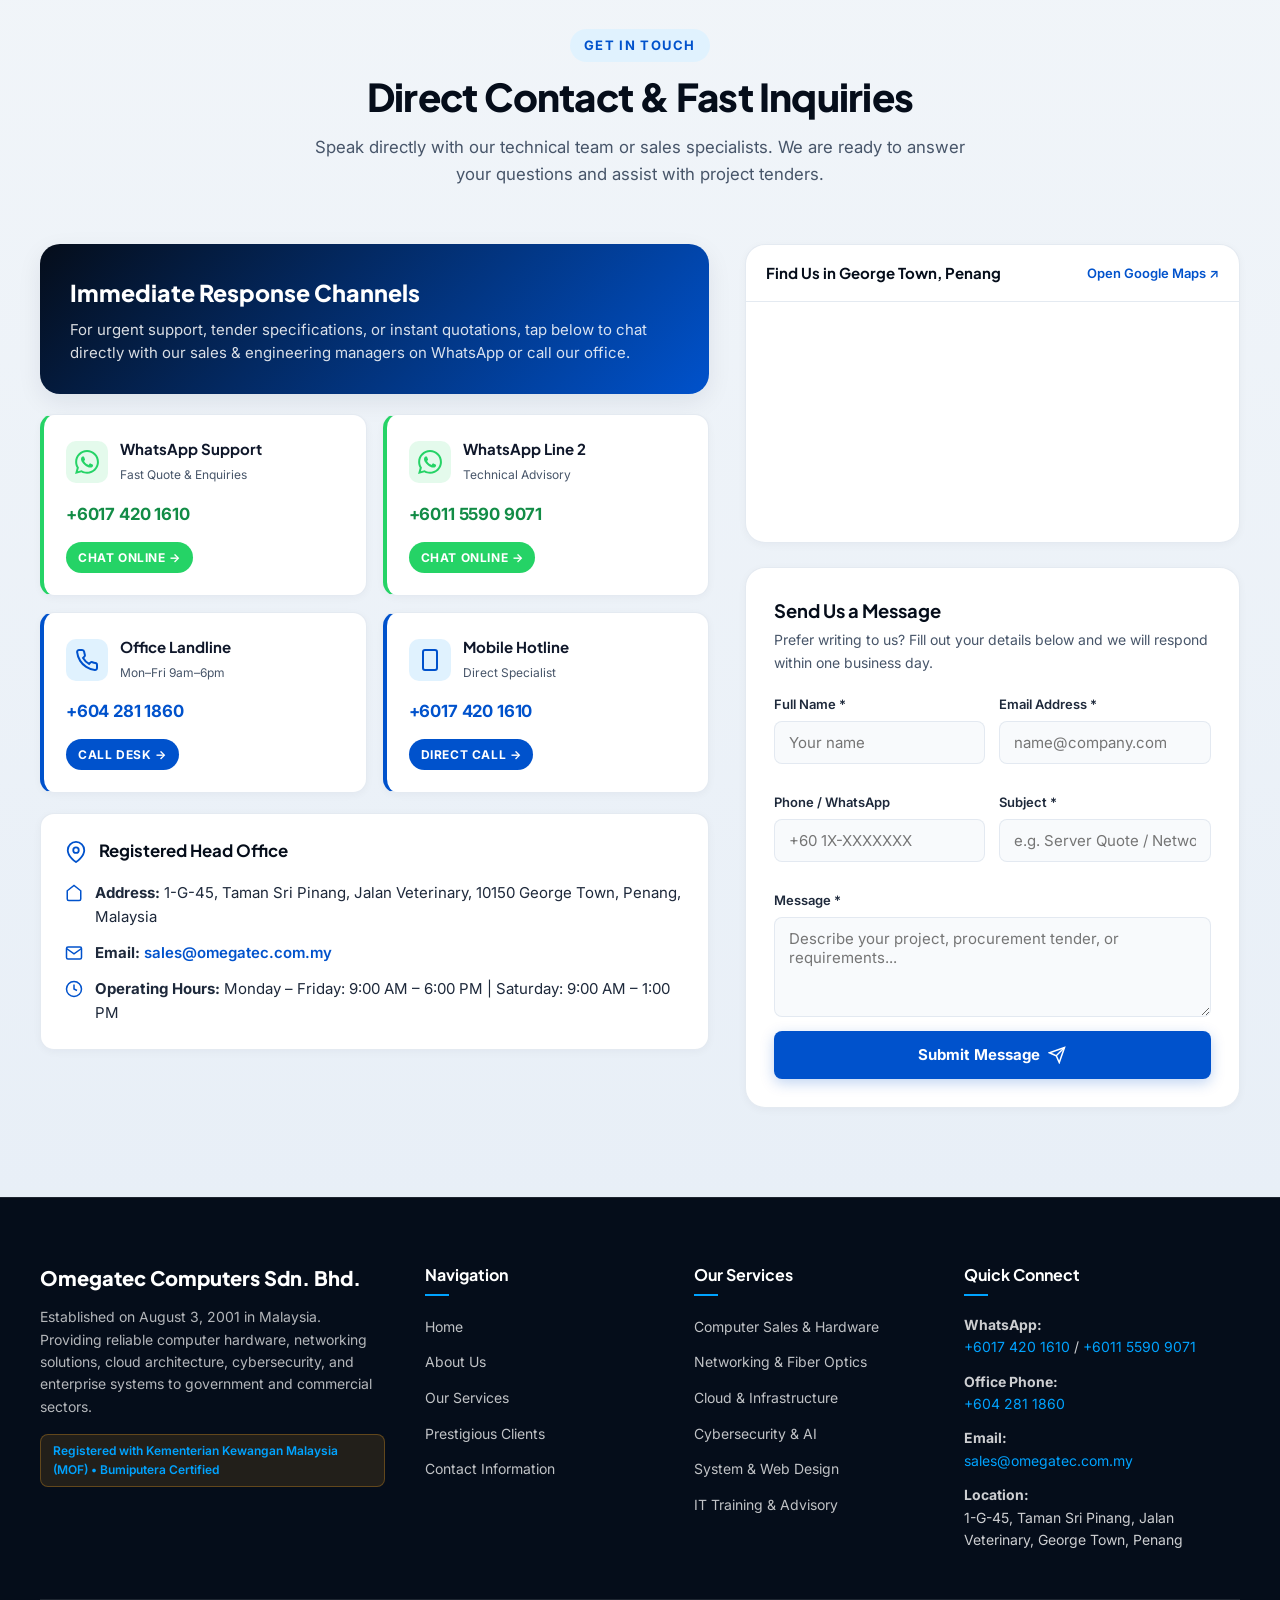
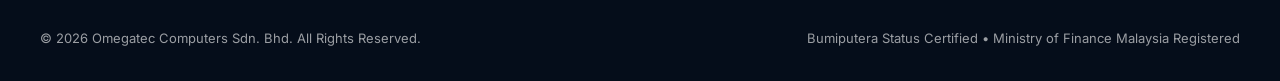
==== commit f2ae23fc: "Publish index.html" ====
--- a/index.html
+++ b/index.html
@@ -20,6 +20,30 @@
   <!-- Accessible Skip to Content Link (WCAG 2.4.1) -->
   <a href="#main-content" class="skip-link">Skip to main content</a>
 
+  <!-- Top Global Announcement Bar (WCAG 2.4.1 & Dismissible) -->
+  <aside id="top-announcement" class="top-announcement-bar" role="region" aria-label="Current Promotion Announcement">
+    <div class="announcement-container">
+      <div class="announcement-content">
+        <span class="announcement-badge">
+          <svg width="12" height="12" viewBox="0 0 24 24" fill="currentColor" aria-hidden="true">
+            <polygon points="12 2 15.09 8.26 22 9.27 17 14.14 18.18 21.02 12 17.77 5.82 21.02 7 14.14 2 9.27 8.91 8.26 12 2"></polygon>
+          </svg>
+          LIMITED PROMO
+        </span>
+        <p class="announcement-text">
+          Refurbished <strong>ASUS ExpertCenter D7</strong> Desktop (i7-12700 / 16GB / 1TB SSD) + 23.8" FHD Monitor Bundle — <strong>Only RM 1,650!</strong>
+        </p>
+        <a href="#promo" class="announcement-cta">View Offer &rarr;</a>
+      </div>
+      <button type="button" class="announcement-close" id="announcement-close-btn" aria-label="Close promotion announcement">
+        <svg width="16" height="16" viewBox="0 0 24 24" fill="none" stroke="currentColor" stroke-width="2.5" stroke-linecap="round" stroke-linejoin="round" aria-hidden="true">
+          <line x1="18" y1="6" x2="6" y2="18"></line>
+          <line x1="6" y1="6" x2="18" y2="18"></line>
+        </svg>
+      </button>
+    </div>
+  </aside>
+
   <!-- =========================================================================
        Unified Sticky Glass Header
        ========================================================================= -->
@@ -38,6 +62,7 @@
       <!-- Desktop Navigation -->
       <nav class="desktop-nav" aria-label="Primary Navigation">
         <ul class="nav-links">
+          <li><a href="#promo" class="nav-link nav-link-promo">Promo <span class="nav-promo-pill">DEAL</span></a></li>
           <li><a href="#about" class="nav-link">About Us</a></li>
           <li><a href="#services" class="nav-link">Services</a></li>
           <li><a href="#clients" class="nav-link">Clients</a></li>
@@ -58,6 +83,7 @@
   <!-- Mobile Navigation Drawer -->
   <aside id="mobile-drawer" class="mobile-drawer" aria-label="Mobile Navigation">
     <ul class="mobile-nav-links">
+      <li><a href="#promo" class="mobile-nav-link mobile-promo-link">🔥 Current Promo (RM1,650)</a></li>
       <li><a href="#about" class="mobile-nav-link">About Us</a></li>
       <li><a href="#services" class="mobile-nav-link">Services</a></li>
       <li><a href="#clients" class="mobile-nav-link">Clients</a></li>
@@ -185,6 +211,207 @@
           <span class="stat-suffix">/7</span>
         </div>
         <span class="stat-label">Dedicated Support</span>
+      </div>
+    </div>
+  </section>
+
+  <!-- =========================================================================
+       Featured Promo Section — Refurbished ASUS Business Desktop Bundle
+       ========================================================================= -->
+  <section id="promo" class="promo-section" aria-labelledby="promo-heading">
+    <div class="promo-ambient-glow" aria-hidden="true"></div>
+    <div class="section-container">
+      
+      <!-- Section Header -->
+      <div class="section-header reveal">
+        <div class="promo-tag-pill">
+          <span class="promo-pulse-dot" aria-hidden="true"></span>
+          <span class="promo-tag-text">Exclusive Corporate Promotion</span>
+        </div>
+        <h2 id="promo-heading" class="section-title">
+          Refurbished Business Desktop Workstation Bundle
+        </h2>
+        <p class="section-desc">
+          Equip your enterprise or home office with proven computing performance at unbeatable corporate value. Featuring a 12th-Gen Intel® Core™ i7 processor, 16GB RAM, 1TB NVMe SSD, Windows 11 Pro, and an ASUS 23.8" Full HD monitor.
+        </p>
+      </div>
+
+      <!-- Promo Showcase Grid -->
+      <div class="promo-card-grid reveal">
+        
+        <!-- Visual Column (Image + Lightbox Trigger) -->
+        <div class="promo-visual-wrap">
+          <div class="promo-image-card">
+            <div class="promo-ribbon-badge">
+              <span class="ribbon-text">HOT DEAL</span>
+            </div>
+            <button type="button" class="promo-poster-btn" id="open-promo-lightbox" aria-label="Enlarge ASUS Desktop Promo Flyer">
+              <img src="promo-asus-desktop.jpg" alt="Refurbished ASUS ExpertCenter D7 Series Tower Promotion with 23.8-inch FHD Monitor for RM 1,650" width="853" height="1280" loading="lazy" decoding="async" class="promo-poster-img">
+              <div class="promo-hover-overlay">
+                <svg width="28" height="28" viewBox="0 0 24 24" fill="none" stroke="currentColor" stroke-width="2" aria-hidden="true">
+                  <circle cx="11" cy="11" r="8"></circle>
+                  <line x1="21" y1="21" x2="16.65" y2="16.65"></line>
+                  <line x1="11" y1="8" x2="11" y2="14"></line>
+                  <line x1="8" y1="11" x2="14" y2="11"></line>
+                </svg>
+                <span>Click to Enlarge Flyer</span>
+              </div>
+            </button>
+          </div>
+          <p class="promo-visual-hint">
+            <svg width="16" height="16" viewBox="0 0 24 24" fill="none" stroke="currentColor" stroke-width="2" aria-hidden="true">
+              <circle cx="12" cy="12" r="10"></circle>
+              <line x1="12" y1="16" x2="12" y2="12"></line>
+              <line x1="12" y1="8" x2="12.01" y2="8"></line>
+            </svg>
+            Complete workstation package: Tower, 23.8" Monitor, Keyboard &amp; Mouse included.
+          </p>
+        </div>
+
+        <!-- Specs & Details Column -->
+        <div class="promo-details-wrap">
+          
+          <!-- Header Info -->
+          <div class="promo-item-header">
+            <div class="promo-brand-row">
+              <span class="promo-brand-chip">ASUS</span>
+              <span class="promo-subtitle-chip">In Search of Incredible &bull; ExpertCenter D7 Series</span>
+            </div>
+            <h3 class="promo-product-title">ASUS ExpertCenter D7 Series — Tower</h3>
+            <p class="promo-product-tagline">Reliable Performance for Your Business Operations</p>
+          </div>
+
+          <!-- Pricing Card -->
+          <div class="promo-pricing-banner">
+            <div class="price-meta-label">SPECIAL PROMOTION PRICE</div>
+            <div class="price-val-wrap">
+              <span class="currency">RM</span>
+              <span class="amount">1,650</span>
+              <span class="cents">.00</span>
+              <span class="unit-tag">/ Full Set Bundle</span>
+            </div>
+            <div class="price-badges-row">
+              <span class="benefit-badge">
+                <svg width="14" height="14" viewBox="0 0 24 24" fill="none" stroke="currentColor" stroke-width="2.5"><polyline points="20 6 9 17 4 12"></polyline></svg>
+                Ready Stock
+              </span>
+              <span class="benefit-badge">
+                <svg width="14" height="14" viewBox="0 0 24 24" fill="none" stroke="currentColor" stroke-width="2.5"><polyline points="20 6 9 17 4 12"></polyline></svg>
+                Pre-Installed Win 11 Pro
+              </span>
+              <span class="benefit-badge">
+                <svg width="14" height="14" viewBox="0 0 24 24" fill="none" stroke="currentColor" stroke-width="2.5"><polyline points="20 6 9 17 4 12"></polyline></svg>
+                1-Year Supplier's Warranty
+              </span>
+            </div>
+          </div>
+
+          <!-- Key Hardware Specs -->
+          <div class="promo-specs-block">
+            <h4 class="specs-heading">Key Specifications</h4>
+            <div class="specs-grid">
+              <div class="spec-card">
+                <div class="spec-icon cpu-icon">
+                  <svg width="22" height="22" viewBox="0 0 24 24" fill="none" stroke="currentColor" stroke-width="2"><rect x="4" y="4" width="16" height="16" rx="2"/><rect x="9" y="9" width="6" height="6"/><line x1="9" y1="1" x2="9" y2="4"/><line x1="15" y1="1" x2="15" y2="4"/><line x1="9" y1="20" x2="9" y2="23"/><line x1="15" y1="20" x2="15" y2="23"/><line x1="20" y1="9" x2="23" y2="9"/><line x1="20" y1="14" x2="23" y2="14"/><line x1="1" y1="9" x2="4" y2="9"/><line x1="1" y1="14" x2="4" y2="14"/></svg>
+                </div>
+                <div class="spec-text">
+                  <span class="spec-label">Processor</span>
+                  <span class="spec-val">Intel® Core™ i7-12700</span>
+                  <span class="spec-sub">12 Cores, 20 Threads, up to 4.90 GHz</span>
+                </div>
+              </div>
+
+              <div class="spec-card">
+                <div class="spec-icon ram-icon">
+                  <svg width="22" height="22" viewBox="0 0 24 24" fill="none" stroke="currentColor" stroke-width="2"><path d="M2 9h20M2 15h20M6 9v6M10 9v6M14 9v6M18 9v6"/></svg>
+                </div>
+                <div class="spec-text">
+                  <span class="spec-label">Memory (RAM)</span>
+                  <span class="spec-val">16GB DDR4 U-DIMM</span>
+                  <span class="spec-sub">High-bandwidth dual-channel RAM</span>
+                </div>
+              </div>
+
+              <div class="spec-card">
+                <div class="spec-icon ssd-icon">
+                  <svg width="22" height="22" viewBox="0 0 24 24" fill="none" stroke="currentColor" stroke-width="2"><rect x="2" y="2" width="20" height="8" rx="2"/><rect x="2" y="14" width="20" height="8" rx="2"/><line x1="6" y1="6" x2="6.01" y2="6"/><line x1="6" y1="18" x2="6.01" y2="18"/></svg>
+                </div>
+                <div class="spec-text">
+                  <span class="spec-label">Storage</span>
+                  <span class="spec-val">1TB M.2 NVMe™ SSD</span>
+                  <span class="spec-sub">PCIe® 3.0/4.0 high-speed SSD</span>
+                </div>
+              </div>
+
+              <div class="spec-card">
+                <div class="spec-icon gpu-icon">
+                  <svg width="22" height="22" viewBox="0 0 24 24" fill="none" stroke="currentColor" stroke-width="2"><rect x="2" y="6" width="20" height="12" rx="2"/><circle cx="12" cy="12" r="3"/><circle cx="7" cy="12" r="1"/><circle cx="17" cy="12" r="1"/></svg>
+                </div>
+                <div class="spec-text">
+                  <span class="spec-label">Graphics (GPU)</span>
+                  <span class="spec-val">NVIDIA® GeForce® GT 1030 2GB</span>
+                  <span class="spec-sub">+ Intel® UHD Graphics (Dual-output)</span>
+                </div>
+              </div>
+
+              <div class="spec-card spec-card-wide">
+                <div class="spec-icon os-icon">
+                  <svg width="22" height="22" viewBox="0 0 24 24" fill="none" stroke="currentColor" stroke-width="2"><rect x="3" y="3" width="8" height="8"/><rect x="13" y="3" width="8" height="8"/><rect x="3" y="13" width="8" height="8"/><rect x="13" y="13" width="8" height="8"/></svg>
+                </div>
+                <div class="spec-text">
+                  <span class="spec-label">Operating System</span>
+                  <span class="spec-val">Windows 11 Pro Genuine</span>
+                  <span class="spec-sub">Enterprise security, BitLocker &amp; Remote Desktop ready</span>
+                </div>
+              </div>
+            </div>
+          </div>
+
+          <!-- Included Monitor Block -->
+          <div class="promo-monitor-box">
+            <div class="monitor-icon-wrap">
+              <svg width="28" height="28" viewBox="0 0 24 24" fill="none" stroke="currentColor" stroke-width="2"><rect x="2" y="3" width="20" height="14" rx="2"/><line x1="8" y1="21" x2="16" y2="21"/><line x1="12" y1="17" x2="12" y2="21"/></svg>
+            </div>
+            <div class="monitor-info">
+              <span class="monitor-badge">INCLUDED MONITOR</span>
+              <h5 class="monitor-model">ASUS C1241Q 23.8-inch Full HD Business Monitor</h5>
+              <p class="monitor-specs">
+                1920 &times; 1080 Resolution &bull; 75Hz Refresh Rate &bull; HDMI 1.4, DisplayPort 1.2 &amp; VGA Triple Display Connectivity
+              </p>
+            </div>
+          </div>
+
+          <!-- Supplier Warranty Terms Box -->
+          <div class="promo-warranty-card">
+            <div class="warranty-card-header">
+              <svg width="22" height="22" viewBox="0 0 24 24" fill="none" stroke="currentColor" stroke-width="2" class="warranty-badge-icon"><path d="M12 22s8-4 8-10V5l-8-3-8 3v7c0 6 8 10 8 10z"/><polyline points="9 12 11 14 15 10"/></svg>
+              <div>
+                <span class="warranty-title">Supplier's Warranty: 1 Year (Best Effort Basis)</span>
+                <p class="warranty-terms-sub">Full hardware coverage and priority repair support by Omegatec:</p>
+              </div>
+            </div>
+            <ul class="warranty-bullet-list">
+              <li><strong>NVIDIA GeForce GT1030 2GB:</strong> Automatic failover to high-performance onboard graphics in case of card failure.</li>
+              <li><strong>1TB M.2 NVMe PCIe SSD:</strong> Prompt warranty replacement with a 256GB NVMe SSD in the event of drive malfunction.</li>
+              <li><strong>Local Engineering Support:</strong> Direct diagnostic and replacement support from Omegatec Computers Sdn. Bhd. in George Town, Penang.</li>
+            </ul>
+          </div>
+
+          <!-- CTA Action Buttons -->
+          <div class="promo-cta-actions">
+            <a href="https://wa.me/60174201610?text=Hello%20Omegatec,%20I%20would%20like%20to%20order/inquire%20about%20the%20Refurbished%20ASUS%20ExpertCenter%20D7%20Desktop%20Bundle%20(RM1,650)." target="_blank" rel="noopener" class="btn-promo-whatsapp">
+              <svg width="22" height="22" viewBox="0 0 24 24" fill="currentColor">
+                <path d="M.057 24l1.687-6.163c-1.041-1.804-1.588-3.849-1.587-5.946.003-6.556 5.338-11.891 11.893-11.891 3.181.001 6.167 1.24 8.413 3.488 2.245 2.248 3.481 5.236 3.48 8.414-.003 6.557-5.338 11.892-11.893 11.892-1.99-.001-3.951-.5-5.688-1.448l-6.305 1.654zm6.597-3.807c1.676.995 3.276 1.591 5.392 1.592 5.448 0 9.886-4.434 9.889-9.885.002-5.462-4.415-9.89-9.881-9.892-5.452 0-9.887 4.434-9.889 9.884-.001 2.225.651 3.891 1.746 5.634l-.999 3.648 3.742-.981zm11.387-5.464c-.074-.124-.272-.198-.57-.347-.297-.149-1.758-.868-2.031-.967-.272-.099-.47-.149-.669.149-.198.297-.768.967-.941 1.165-.173.198-.347.223-.644.074-.297-.149-1.255-.462-2.39-1.475-.883-.788-1.48-1.761-1.653-2.059-.173-.297-.018-.458.13-.606.134-.133.297-.347.446-.521.151-.172.2-.296.3-.495.099-.198.05-.372-.025-.521-.075-.148-.669-1.611-.916-2.206-.242-.579-.487-.501-.669-.51l-.57-.01c-.198 0-.52.074-.792.372s-1.04 1.016-1.04 2.479 1.065 2.876 1.213 3.074c.149.198 2.095 3.2 5.076 4.487.709.306 1.263.489 1.694.626.712.226 1.36.194 1.872.118.571-.085 1.758-.719 2.006-1.413.248-.695.248-1.29.173-1.414z"/>
+              </svg>
+              Order / Inquire on WhatsApp
+            </a>
+            <a href="#contact" class="btn-promo-quote">
+              Request Official Quotation
+              <svg width="18" height="18" viewBox="0 0 24 24" fill="none" stroke="currentColor" stroke-width="2"><path d="M5 12h14"/><path d="m12 5 7 7-7 7"/></svg>
+            </a>
+          </div>
+
+        </div>
       </div>
     </div>
   </section>
@@ -695,6 +922,35 @@
   </main> <!-- /#main-content -->
 
   <!-- =========================================================================
+       Promo Poster Lightbox Modal (Accessible Dialog)
+       ========================================================================= -->
+  <div id="promo-lightbox" class="promo-lightbox-modal" role="dialog" aria-modal="true" aria-labelledby="lightbox-title" hidden>
+    <div class="lightbox-overlay" id="lightbox-backdrop"></div>
+    <div class="lightbox-content">
+      <div class="lightbox-header">
+        <h3 id="lightbox-title" class="lightbox-title">ASUS ExpertCenter D7 Promo Flyer</h3>
+        <button type="button" class="lightbox-close-btn" id="close-promo-lightbox" aria-label="Close flyer preview">
+          <svg width="24" height="24" viewBox="0 0 24 24" fill="none" stroke="currentColor" stroke-width="2.5" aria-hidden="true">
+            <line x1="18" y1="6" x2="6" y2="18"></line>
+            <line x1="6" y1="6" x2="18" y2="18"></line>
+          </svg>
+        </button>
+      </div>
+      <div class="lightbox-body">
+        <img src="promo-asus-desktop.jpg" alt="Refurbished ASUS ExpertCenter D7 Series Tower Promotion Full Flyer with 23.8-inch FHD Monitor for RM 1,650" width="853" height="1280" class="lightbox-img">
+      </div>
+      <div class="lightbox-footer">
+        <a href="https://wa.me/60174201610?text=Hello%20Omegatec,%20I%20would%20like%20to%20order/inquire%20about%20the%20Refurbished%20ASUS%20ExpertCenter%20D7%20Desktop%20Bundle%20(RM1,650)." target="_blank" rel="noopener" class="btn-promo-whatsapp">
+          <svg width="20" height="20" viewBox="0 0 24 24" fill="currentColor">
+            <path d="M.057 24l1.687-6.163c-1.041-1.804-1.588-3.849-1.587-5.946.003-6.556 5.338-11.891 11.893-11.891 3.181.001 6.167 1.24 8.413 3.488 2.245 2.248 3.481 5.236 3.48 8.414-.003 6.557-5.338 11.892-11.893 11.892-1.99-.001-3.951-.5-5.688-1.448l-6.305 1.654zm6.597-3.807c1.676.995 3.276 1.591 5.392 1.592 5.448 0 9.886-4.434 9.889-9.885.002-5.462-4.415-9.89-9.881-9.892-5.452 0-9.887 4.434-9.889 9.884-.001 2.225.651 3.891 1.746 5.634l-.999 3.648 3.742-.981zm11.387-5.464c-.074-.124-.272-.198-.57-.347-.297-.149-1.758-.868-2.031-.967-.272-.099-.47-.149-.669.149-.198.297-.768.967-.941 1.165-.173.198-.347.223-.644.074-.297-.149-1.255-.462-2.39-1.475-.883-.788-1.48-1.761-1.653-2.059-.173-.297-.018-.458.13-.606.134-.133.297-.347.446-.521.151-.172.2-.296.3-.495.099-.198.05-.372-.025-.521-.075-.148-.669-1.611-.916-2.206-.242-.579-.487-.501-.669-.51l-.57-.01c-.198 0-.52.074-.792.372s-1.04 1.016-1.04 2.479 1.065 2.876 1.213 3.074c.149.198 2.095 3.2 5.076 4.487.709.306 1.263.489 1.694.626.712.226 1.36.194 1.872.118.571-.085 1.758-.719 2.006-1.413.248-.695.248-1.29.173-1.414z"/>
+          </svg>
+          Order on WhatsApp
+        </a>
+      </div>
+    </div>
+  </div>
+
+  <!-- =========================================================================
        Footer
        ========================================================================= -->
   <footer class="site-footer">
--- a/css/styles.css
+++ b/css/styles.css
@@ -3,6 +3,10 @@
    ========================================================================== */
 
 :root {
+  /* Typography Tokens */
+  --font-sans: 'Inter', -apple-system, BlinkMacSystemFont, 'Segoe UI', Roboto, Helvetica, Arial, sans-serif;
+  --font-heading: 'Plus Jakarta Sans', 'Inter', -apple-system, BlinkMacSystemFont, 'Segoe UI', sans-serif;
+
   /* Brand Colors — Refined High-End Enterprise Tech */
   --primary: #0052cc;
   --primary-dark: #0a192f;
@@ -17,14 +21,14 @@
   --whatsapp-hover: #1eb857;
   --whatsapp-glow: rgba(37, 211, 102, 0.35);
 
-  /* Neutrals & Surfaces */
+  /* Neutrals & Surfaces — High Contrast WCAG AA/AAA Compliant */
   --bg-main: #f8fafc;
   --bg-surface: #ffffff;
   --bg-surface-elevated: #ffffff;
   --bg-alt: #f1f5f9;
   --text-main: #0f172a;
-  --text-secondary: #334155;
-  --text-muted: #64748b;
+  --text-secondary: #1e293b;
+  --text-muted: #475569;
   --text-inverse: #ffffff;
   
   /* Borders & Glass */
@@ -41,6 +45,9 @@
   --shadow-glow: 0 0 30px rgba(0, 163, 255, 0.25);
   --shadow-accent-glow: 0 10px 25px rgba(0, 163, 255, 0.35);
 
+  /* Focus & Accessibility */
+  --focus-ring: 0 0 0 3px rgba(0, 163, 255, 0.45);
+
   /* Layout & Sizing */
   --header-height: 72px;
   --max-width: 1200px;
@@ -67,13 +74,13 @@
 
 html {
   scroll-behavior: smooth;
-  scroll-padding-top: calc(var(--header-height) + 16px);
+  scroll-padding-top: calc(var(--header-height) + 24px);
   font-size: 16px;
   -webkit-text-size-adjust: 100%;
 }
 
 body {
-  font-family: 'Inter', -apple-system, BlinkMacSystemFont, 'Segoe UI', Roboto, Helvetica, Arial, sans-serif;
+  font-family: var(--font-sans);
   background-color: var(--bg-main);
   color: var(--text-main);
   line-height: 1.6;
@@ -84,6 +91,45 @@
   padding: 0;
 }
 
+h1, h2, h3, h4, .brand-title, .hero-title, .section-title, .stat-count {
+  font-family: var(--font-heading);
+}
+
+/* Accessible Skip to Content Link (WCAG 2.4.1) */
+.skip-link {
+  position: absolute;
+  top: -100px;
+  left: 20px;
+  background: var(--primary);
+  color: #ffffff;
+  padding: 12px 22px;
+  border-radius: var(--radius-sm);
+  font-weight: 700;
+  font-size: 0.9375rem;
+  z-index: 99999;
+  text-decoration: none;
+  box-shadow: 0 4px 20px rgba(0, 0, 0, 0.35);
+  transition: top var(--transition-fast);
+}
+
+.skip-link:focus {
+  top: 20px;
+  outline: 3px solid var(--accent);
+  outline-offset: 3px;
+}
+
+/* Visible Focus Indicator (WCAG 2.4.7 & 2.4.11) */
+:focus-visible {
+  outline: 2px solid var(--accent);
+  outline-offset: 3px;
+}
+
+button:focus-visible,
+a:focus-visible {
+  outline: 2px solid var(--accent);
+  outline-offset: 3px;
+}
+
 img {
   max-width: 100%;
   height: auto;
@@ -111,6 +157,7 @@
   left: 0;
   width: 100%;
   height: var(--header-height);
+  padding-top: env(safe-area-inset-top, 0);
   background: var(--glass-bg);
   backdrop-filter: blur(16px) saturate(180%);
   -webkit-backdrop-filter: blur(16px) saturate(180%);
@@ -133,15 +180,23 @@
   display: flex;
   align-items: center;
   justify-content: space-between;
-  gap: 20px;
+  gap: 16px;
 }
 
 .brand-link {
   display: flex;
   align-items: center;
-  gap: 14px;
+  gap: 12px;
   text-decoration: none;
   flex-shrink: 0;
+  border-radius: var(--radius-sm);
+  padding: 4px;
+  transition: opacity var(--transition-fast);
+}
+
+.brand-link:focus-visible {
+  outline: 2px solid var(--accent);
+  outline-offset: 4px;
 }
 
 .brand-logo-wrap {
@@ -155,6 +210,7 @@
   align-items: center;
   justify-content: center;
   transition: transform var(--transition-fast);
+  flex-shrink: 0;
 }
 
 .brand-link:hover .brand-logo-wrap {
@@ -174,7 +230,8 @@
 
 .brand-title {
   color: #ffffff;
-  font-size: 1.125rem;
+  font-family: var(--font-heading);
+  font-size: clamp(0.875rem, 3.2vw, 1.125rem);
   font-weight: 700;
   letter-spacing: -0.01em;
   line-height: 1.2;
@@ -194,30 +251,35 @@
 .desktop-nav {
   display: flex;
   align-items: center;
-  gap: 32px;
+  gap: 28px;
 }
 
 .nav-links {
   display: flex;
   align-items: center;
-  gap: 28px;
+  gap: 24px;
   list-style: none;
 }
 
 .nav-link {
-  color: rgba(255, 255, 255, 0.85);
+  color: rgba(255, 255, 255, 0.88);
   font-size: 0.9375rem;
   font-weight: 500;
   position: relative;
-  padding: 6px 0;
+  padding: 8px 6px;
+  min-height: 44px;
+  display: inline-flex;
+  align-items: center;
+  border-radius: var(--radius-sm);
   transition: color var(--transition-fast);
 }
 
 .nav-link::after {
   content: '';
   position: absolute;
-  bottom: 0;
-  left: 0;
+  bottom: 4px;
+  left: 6px;
+  right: 6px;
   width: 0;
   height: 2px;
   background: var(--accent);
@@ -230,7 +292,7 @@
 }
 
 .nav-link:hover::after, .nav-link.active::after {
-  width: 100%;
+  width: calc(100% - 12px);
 }
 
 .btn-header-cta {
@@ -238,43 +300,54 @@
   color: #ffffff;
   font-size: 0.875rem;
   font-weight: 700;
-  padding: 9px 20px;
+  padding: 10px 22px;
+  min-height: 44px;
+  display: inline-flex;
+  align-items: center;
+  justify-content: center;
   border-radius: var(--radius-full);
   box-shadow: 0 4px 14px rgba(0, 163, 255, 0.35);
   transition: all var(--transition-fast);
   white-space: nowrap;
+  cursor: pointer;
 }
 
 .btn-header-cta:hover {
-  transform: translateY(-1px);
+  transform: translateY(-2px);
   box-shadow: 0 6px 20px rgba(0, 163, 255, 0.55);
   color: #ffffff;
 }
 
-/* Mobile Hamburger Button */
+.btn-header-cta:active {
+  transform: translateY(0);
+}
+
+/* Mobile Hamburger Button (44x44px minimum touch target) */
 .hamburger {
   display: none;
   flex-direction: column;
   justify-content: center;
+  align-items: center;
   gap: 5px;
-  width: 40px;
-  height: 40px;
+  width: 44px;
+  height: 44px;
   background: rgba(255, 255, 255, 0.1);
-  border: 1px solid rgba(255, 255, 255, 0.15);
-  border-radius: 8px;
+  border: 1px solid rgba(255, 255, 255, 0.18);
+  border-radius: 10px;
   cursor: pointer;
-  padding: 8px;
+  padding: 9px;
   z-index: 1100;
-  transition: background var(--transition-fast);
+  transition: background var(--transition-fast), border-color var(--transition-fast);
 }
 
 .hamburger:hover {
   background: rgba(255, 255, 255, 0.2);
+  border-color: rgba(255, 255, 255, 0.35);
 }
 
 .hamburger span {
   display: block;
-  width: 100%;
+  width: 22px;
   height: 2px;
   background: #ffffff;
   border-radius: 2px;
@@ -1038,8 +1111,47 @@
   padding: 16px 0;
 }
 
-.marquee-wrapper:hover .marquee-track {
-  animation-play-state: paused;
+.marquee-wrapper:hover .marquee-track,
+.marquee-wrapper:focus-within .marquee-track,
+.marquee-track.is-paused {
+  animation-play-state: paused !important;
+}
+
+.marquee-controls {
+  display: flex;
+  justify-content: center;
+  align-items: center;
+  margin-top: 16px;
+}
+
+.marquee-toggle-btn {
+  display: inline-flex;
+  align-items: center;
+  gap: 8px;
+  background: var(--bg-main);
+  border: 1px solid var(--border-light);
+  border-radius: var(--radius-full);
+  padding: 8px 18px;
+  min-height: 40px;
+  font-size: 0.8125rem;
+  font-weight: 600;
+  color: var(--text-secondary);
+  cursor: pointer;
+  box-shadow: var(--shadow-sm);
+  transition: all var(--transition-fast);
+}
+
+.marquee-toggle-btn:hover {
+  background: #ffffff;
+  color: var(--primary);
+  border-color: var(--primary-light);
+  box-shadow: var(--shadow-md);
+  transform: translateY(-1px);
+}
+
+.marquee-toggle-btn:focus-visible {
+  outline: 2px solid var(--accent);
+  outline-offset: 2px;
 }
 
 @keyframes scroll-marquee {
@@ -1071,6 +1183,12 @@
   background: #ffffff;
 }
 
+.client-logo-card:focus-visible {
+  outline: 2px solid var(--accent);
+  outline-offset: 3px;
+  transform: translateY(-2px);
+}
+
 .client-logo-img {
   max-width: 120px;
   max-height: 60px;
@@ -1079,7 +1197,8 @@
   transition: all var(--transition-normal);
 }
 
-.client-logo-card:hover .client-logo-img {
+.client-logo-card:hover .client-logo-img,
+.client-logo-card:focus-visible .client-logo-img {
   filter: grayscale(0%) opacity(1);
   transform: scale(1.08);
 }
@@ -1093,7 +1212,8 @@
   transition: color var(--transition-fast);
 }
 
-.client-logo-card:hover .client-logo-name {
+.client-logo-card:hover .client-logo-name,
+.client-logo-card:focus-visible .client-logo-name {
   color: var(--primary-deep);
 }
 
@@ -1394,7 +1514,16 @@
   outline: none;
   background: #ffffff;
   border-color: var(--primary);
-  box-shadow: 0 0 0 3px rgba(0, 64, 128, 0.12);
+  box-shadow: 0 0 0 3px rgba(0, 163, 255, 0.25);
+}
+
+.form-input:user-invalid, .form-textarea:user-invalid {
+  border-color: #ef4444;
+  background-color: #fef2f2;
+}
+
+.form-input:user-invalid:focus, .form-textarea:user-invalid:focus {
+  box-shadow: 0 0 0 3px rgba(239, 68, 68, 0.25);
 }
 
 .form-textarea {
@@ -1404,7 +1533,8 @@
 
 .btn-form-submit {
   width: 100%;
-  padding: 13px;
+  padding: 13px 24px;
+  min-height: 48px;
   background: var(--primary);
   color: #ffffff;
   font-weight: 700;
@@ -1417,11 +1547,48 @@
   align-items: center;
   justify-content: center;
   gap: 8px;
-}
-
-.btn-form-submit:hover {
+  box-shadow: 0 4px 14px rgba(0, 82, 204, 0.25);
+}
+
+.btn-form-submit:hover:not(:disabled) {
   background: var(--primary-light);
-  box-shadow: 0 4px 14px rgba(0, 64, 128, 0.25);
+  box-shadow: 0 6px 18px rgba(0, 82, 204, 0.35);
+  transform: translateY(-1px);
+}
+
+.btn-form-submit:active:not(:disabled) {
+  transform: translateY(0);
+}
+
+.btn-form-submit:disabled {
+  opacity: 0.7;
+  cursor: not-allowed;
+}
+
+.form-status {
+  margin-top: 14px;
+  padding: 12px 16px;
+  border-radius: var(--radius-sm);
+  font-size: 0.875rem;
+  font-weight: 500;
+  display: none;
+  line-height: 1.4;
+}
+
+.form-status.is-visible {
+  display: block;
+}
+
+.form-status.is-success {
+  background: #ecfdf5;
+  color: #065f46;
+  border: 1px solid #a7f3d0;
+}
+
+.form-status.is-error {
+  background: #fef2f2;
+  color: #991b1b;
+  border: 1px solid #fecaca;
 }
 
 /* ==========================================================================
@@ -1788,7 +1955,12 @@
 /* Small Mobile (< 480px) */
 @media (max-width: 480px) {
   .brand-title {
-    font-size: 0.95rem;
+    font-size: 0.9375rem;
+    white-space: normal;
+    display: -webkit-box;
+    -webkit-line-clamp: 1;
+    -webkit-box-orient: vertical;
+    overflow: hidden;
   }
 
   .brand-tagline {
@@ -1826,4 +1998,65 @@
   section {
     padding: 60px 16px;
   }
-}
+
+  .client-logo-card {
+    width: 160px;
+    height: 115px;
+    padding: 12px;
+  }
+
+  .client-logo-img {
+    max-width: 100px;
+    max-height: 48px;
+  }
+}
+
+/* Floating Actions Safe Areas for Modern Mobile Displays */
+.floating-actions-container {
+  bottom: calc(24px + env(safe-area-inset-bottom, 0));
+  right: calc(24px + env(safe-area-inset-right, 0));
+}
+
+/* ==========================================================================
+   Accessibility: Prefers-Reduced-Motion (WCAG 2.2.2 & 2.3.3)
+   ========================================================================== */
+@media (prefers-reduced-motion: reduce) {
+  *, *::before, *::after {
+    animation-duration: 0.001ms !important;
+    animation-iteration-count: 1 !important;
+    transition-duration: 0.001ms !important;
+    scroll-behavior: auto !important;
+  }
+
+  .marquee-track {
+    animation: none !important;
+    transform: none !important;
+    width: 100%;
+    flex-wrap: wrap;
+    justify-content: center;
+    gap: 16px;
+  }
+
+  .marquee-wrapper {
+    mask-image: none !important;
+    -webkit-mask-image: none !important;
+  }
+
+  .marquee-controls {
+    display: none !important;
+  }
+
+  .ambient-blob {
+    display: none !important;
+  }
+
+  .reveal {
+    opacity: 1 !important;
+    transform: none !important;
+    transition: none !important;
+  }
+
+  .whatsapp-fab::after {
+    animation: none !important;
+  }
+}
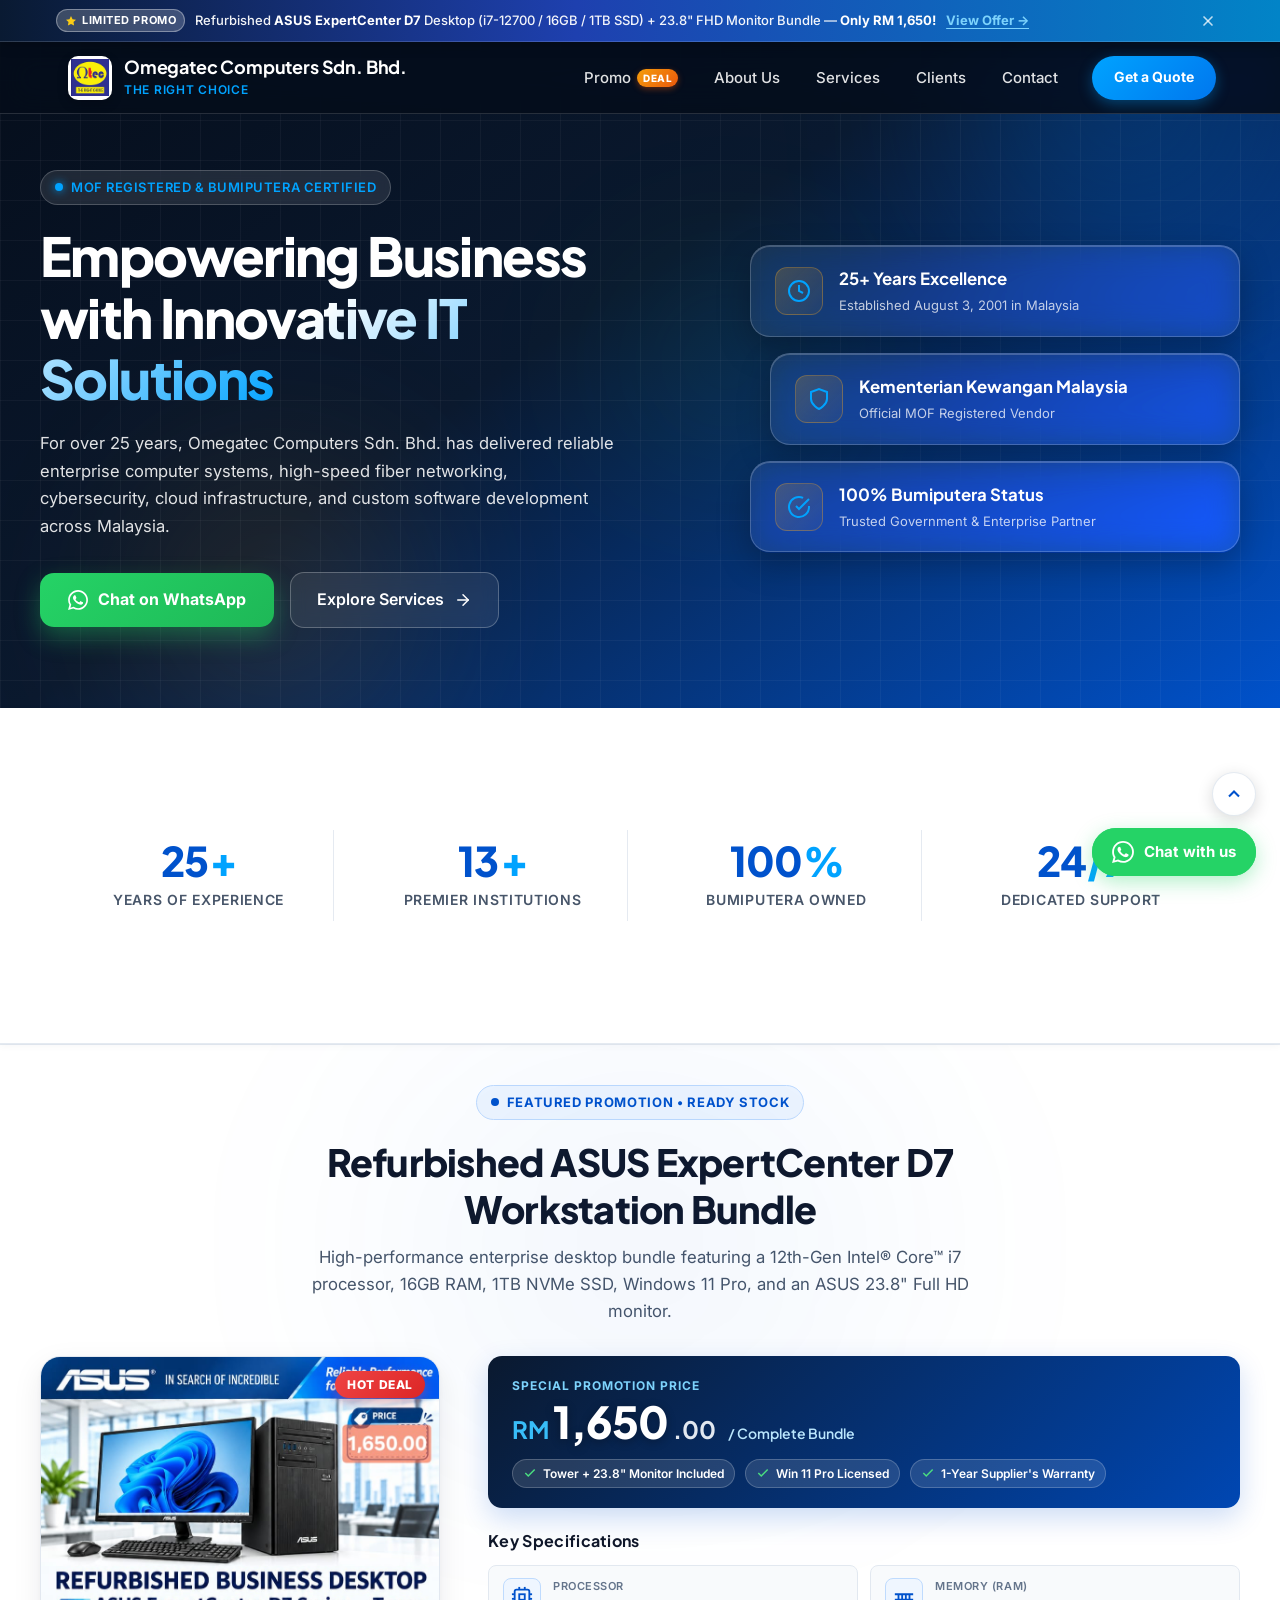
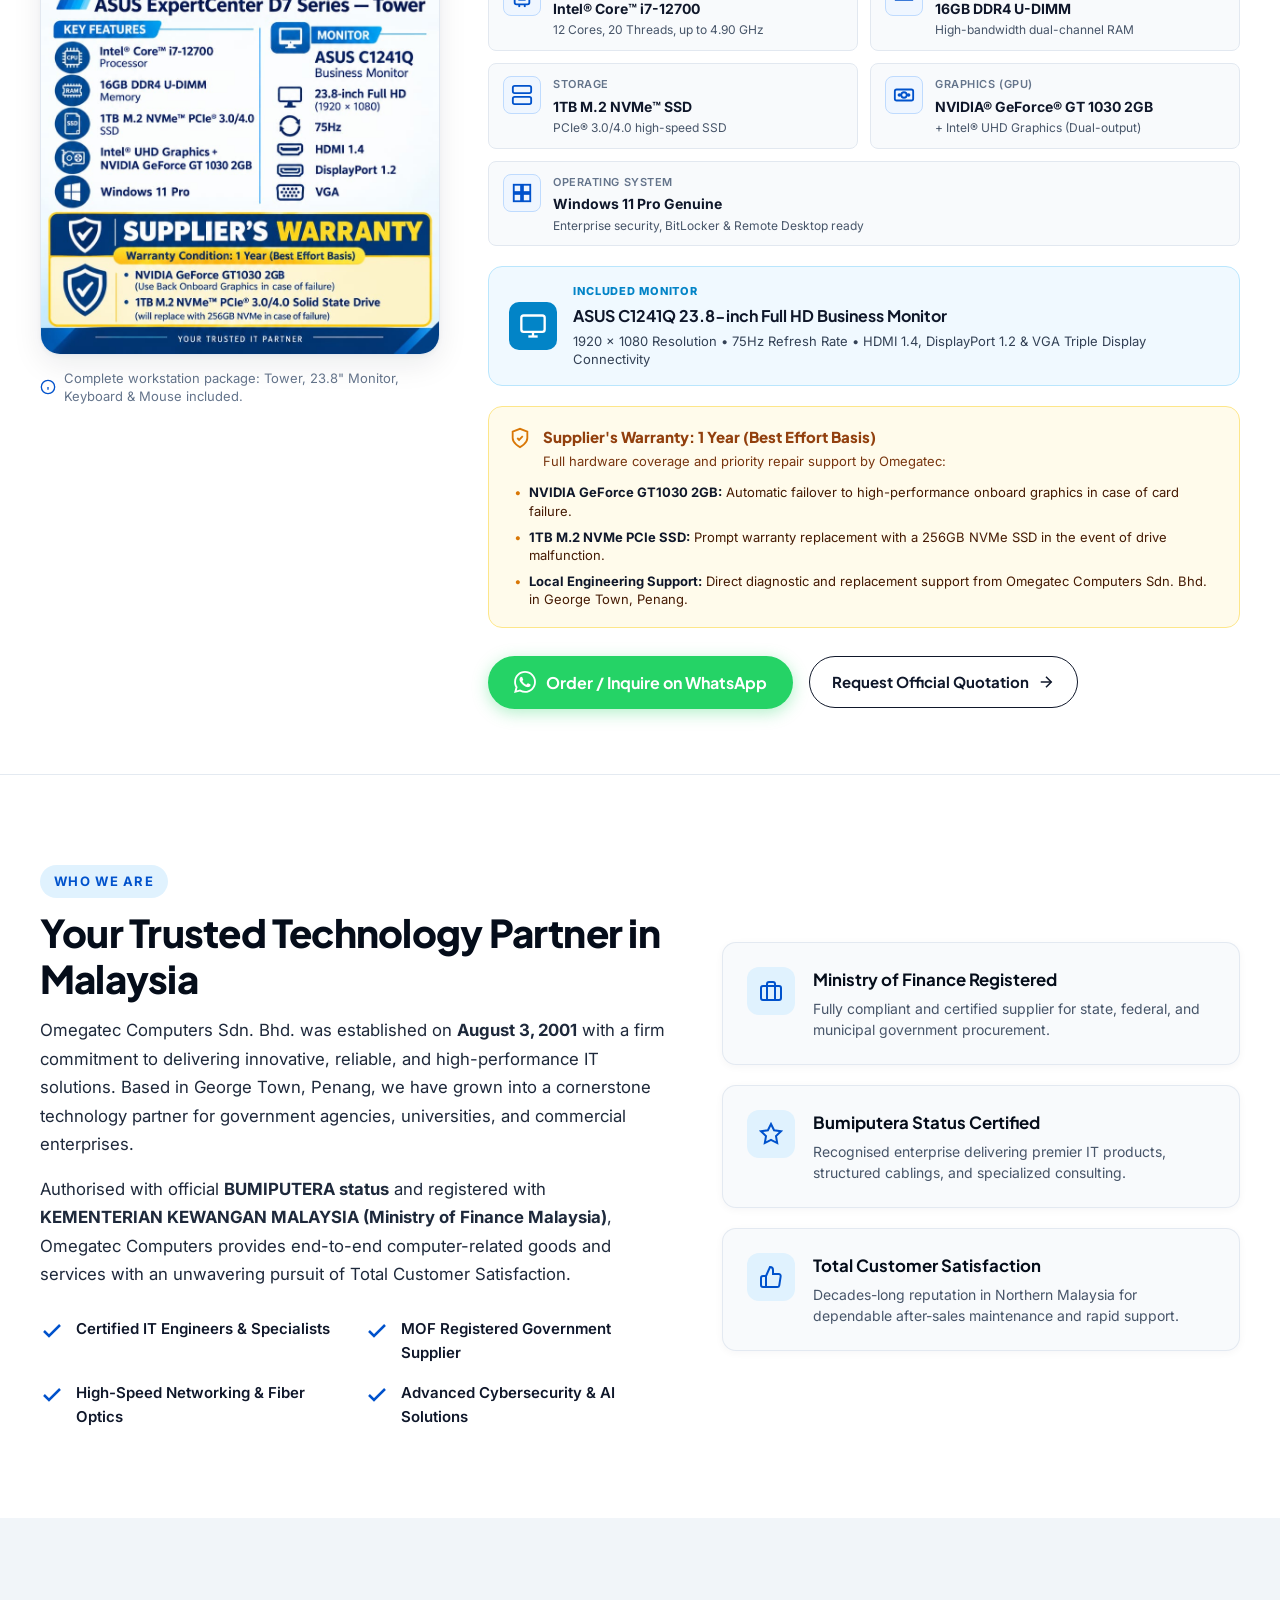
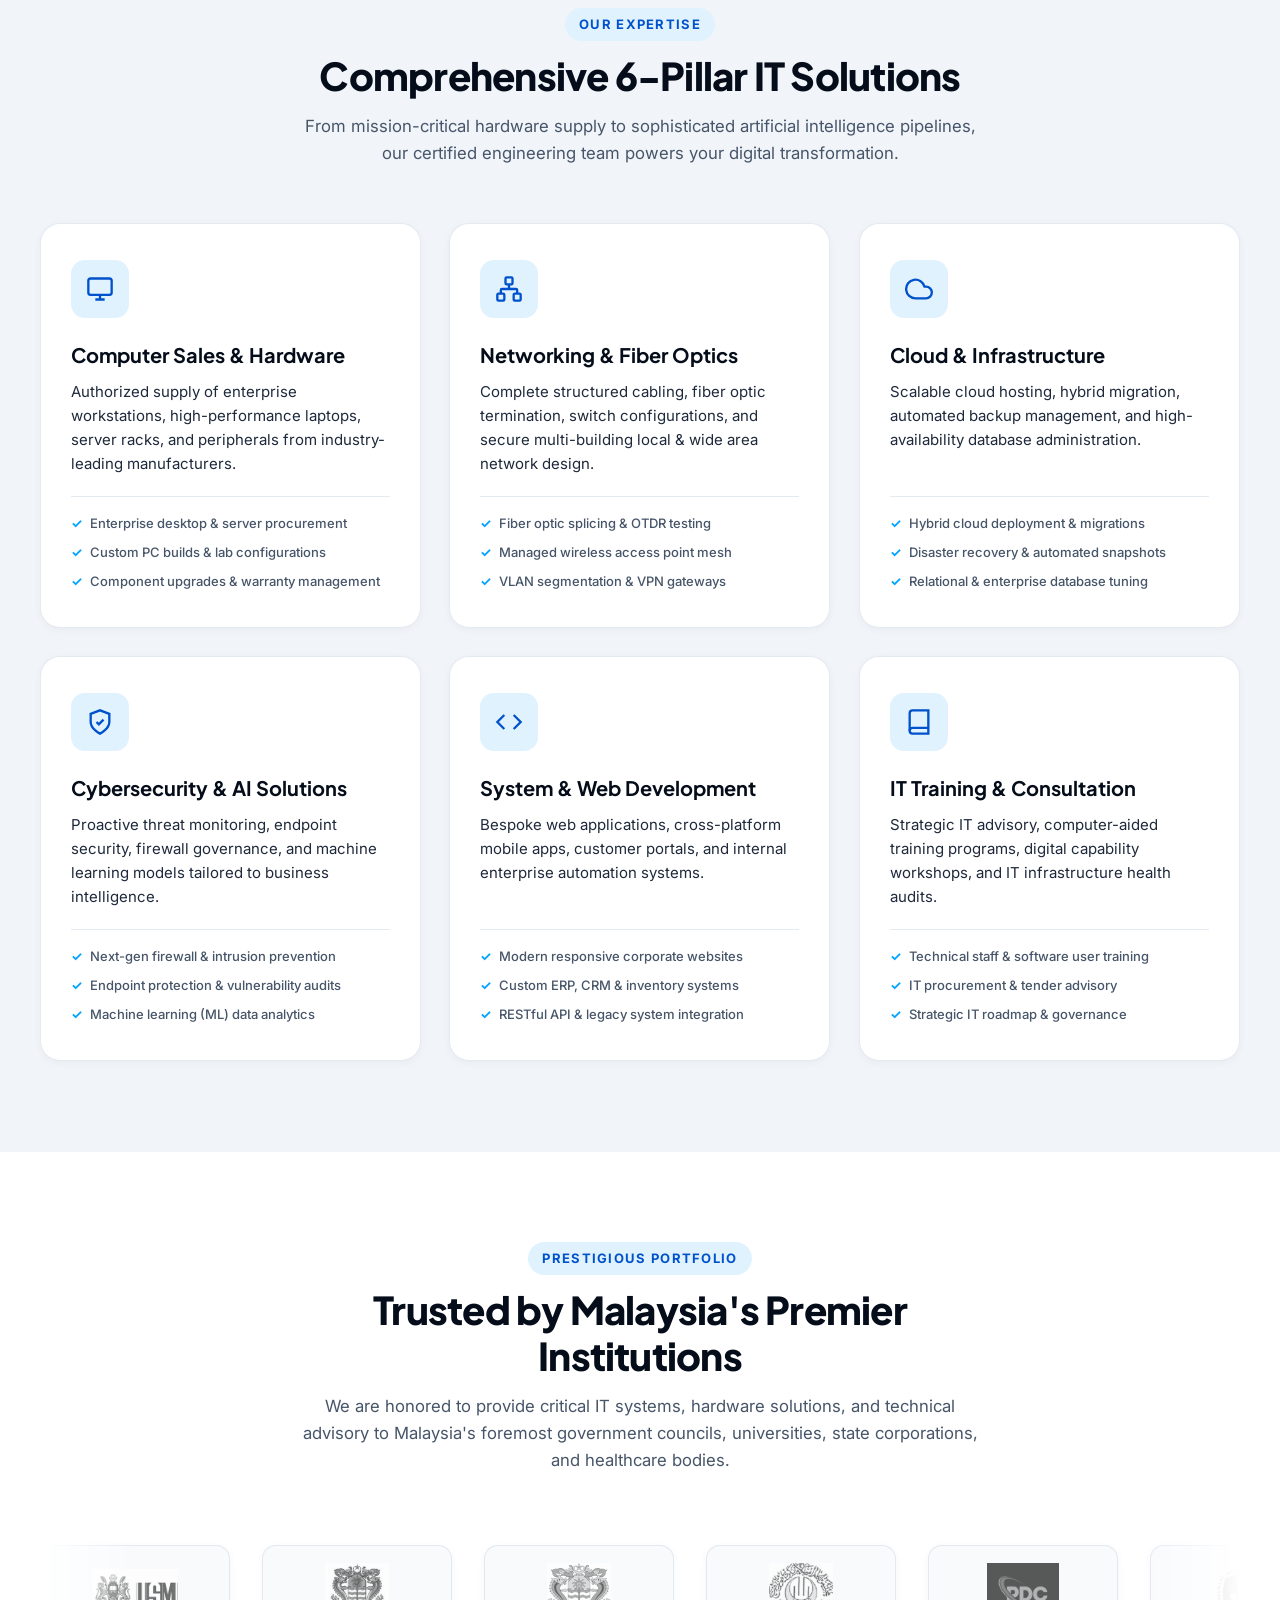
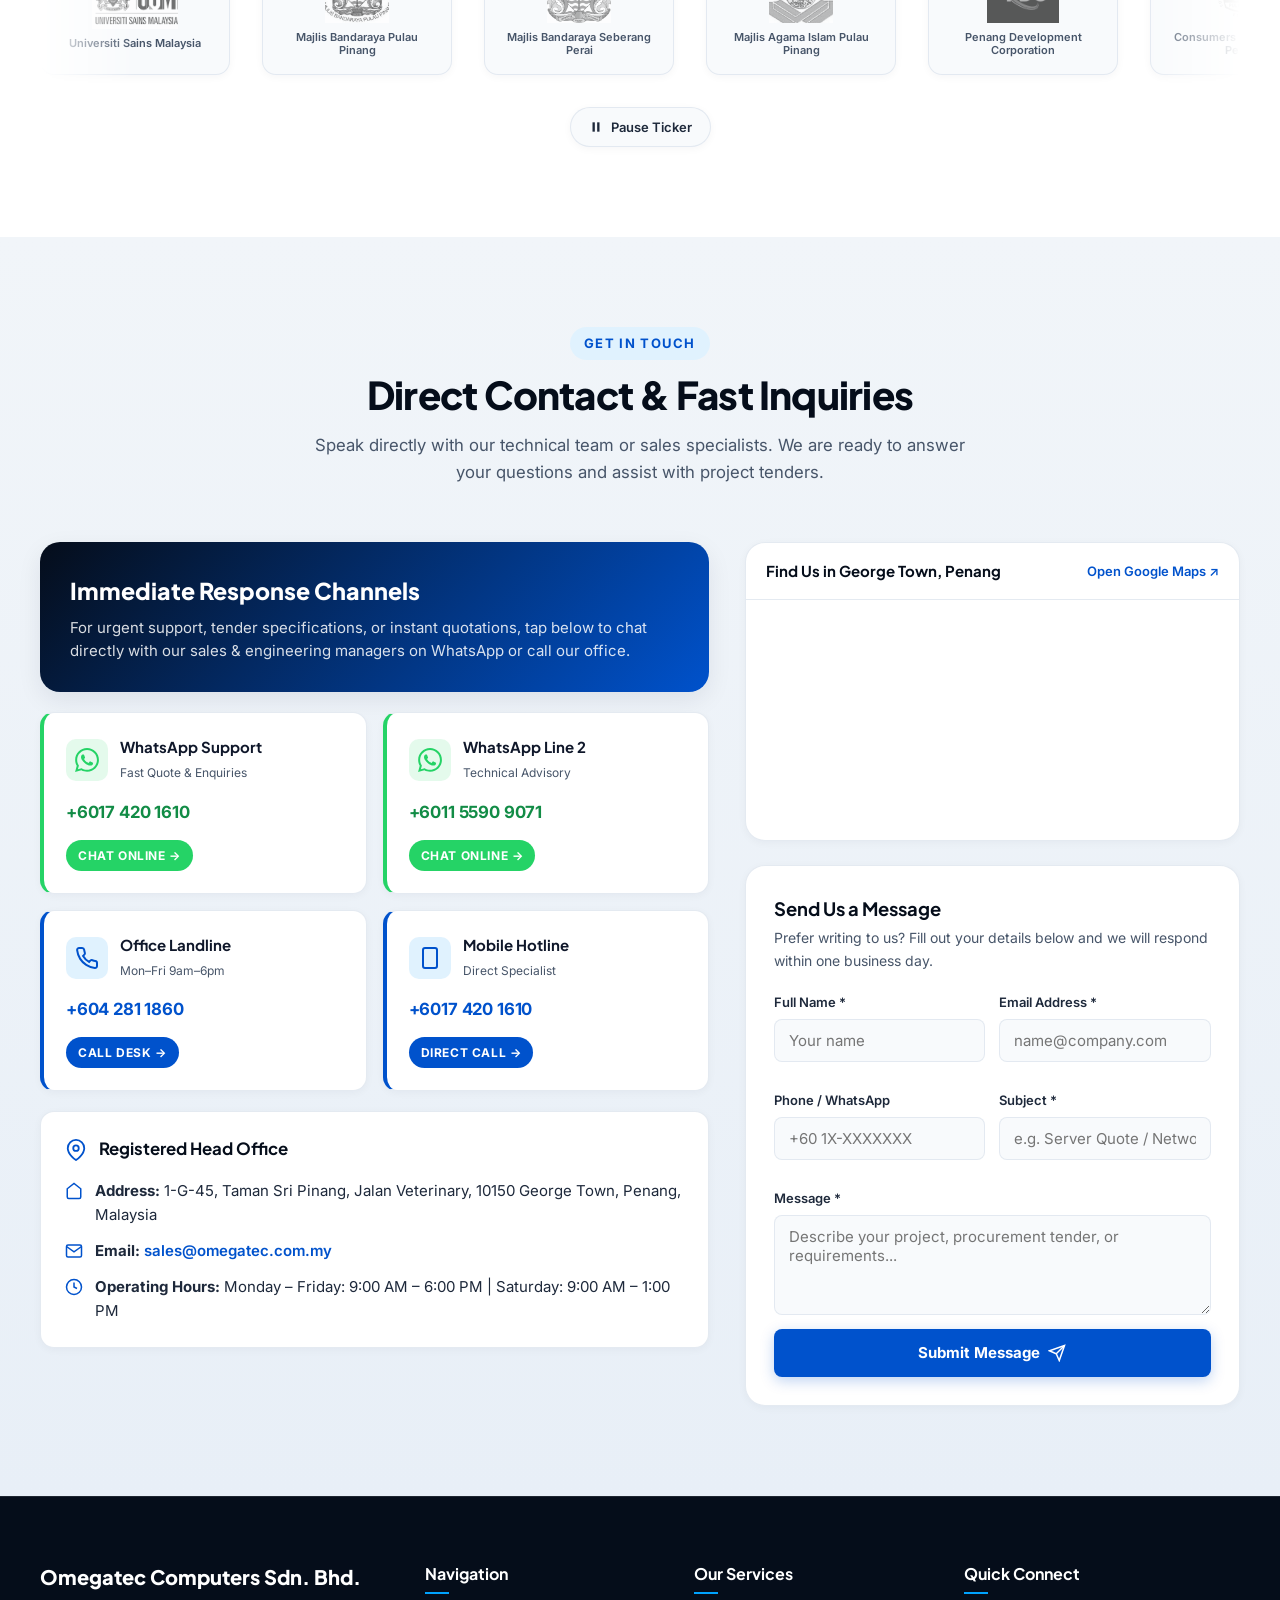
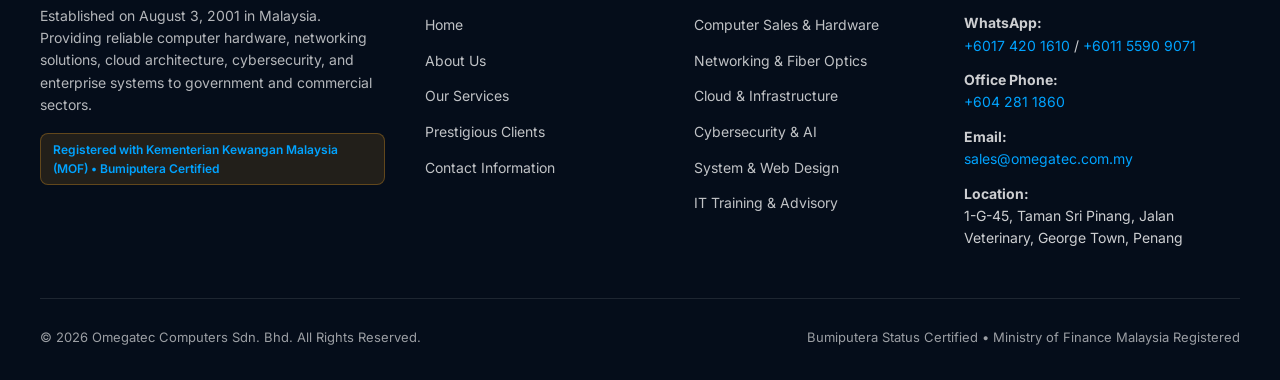
==== commit 3cff30f8: "Publish index.html" ====
--- a/index.html
+++ b/index.html
@@ -13,7 +13,7 @@
   <link href="https://fonts.googleapis.com/css2?family=Inter:wght@400;500;600;700&family=Plus+Jakarta+Sans:wght@600;700;800&display=swap" rel="stylesheet">
 
   <!-- Unified Design System Stylesheet -->
-  <link rel="stylesheet" href="css/styles.css?v=2.5">
+  <link rel="stylesheet" href="css/styles.css?v=4.0">
 </head>
 <body>
 
@@ -226,13 +226,13 @@
       <div class="section-header reveal">
         <div class="promo-tag-pill">
           <span class="promo-pulse-dot" aria-hidden="true"></span>
-          <span class="promo-tag-text">Exclusive Corporate Promotion</span>
+          <span class="promo-tag-text">Featured Promotion &bull; Ready Stock</span>
         </div>
         <h2 id="promo-heading" class="section-title">
-          Refurbished Business Desktop Workstation Bundle
+          Refurbished ASUS ExpertCenter D7 Workstation Bundle
         </h2>
         <p class="section-desc">
-          Equip your enterprise or home office with proven computing performance at unbeatable corporate value. Featuring a 12th-Gen Intel® Core™ i7 processor, 16GB RAM, 1TB NVMe SSD, Windows 11 Pro, and an ASUS 23.8" Full HD monitor.
+          High-performance enterprise desktop bundle featuring a 12th-Gen Intel® Core™ i7 processor, 16GB RAM, 1TB NVMe SSD, Windows 11 Pro, and an ASUS 23.8" Full HD monitor.
         </p>
       </div>
 
@@ -271,33 +271,23 @@
         <!-- Specs & Details Column -->
         <div class="promo-details-wrap">
           
-          <!-- Header Info -->
-          <div class="promo-item-header">
-            <div class="promo-brand-row">
-              <span class="promo-brand-chip">ASUS</span>
-              <span class="promo-subtitle-chip">In Search of Incredible &bull; ExpertCenter D7 Series</span>
-            </div>
-            <h3 class="promo-product-title">ASUS ExpertCenter D7 Series — Tower</h3>
-            <p class="promo-product-tagline">Reliable Performance for Your Business Operations</p>
-          </div>
-
-          <!-- Pricing Card -->
+          <!-- Pricing Card (Aligned to Top of Details Column) -->
           <div class="promo-pricing-banner">
             <div class="price-meta-label">SPECIAL PROMOTION PRICE</div>
             <div class="price-val-wrap">
               <span class="currency">RM</span>
               <span class="amount">1,650</span>
               <span class="cents">.00</span>
-              <span class="unit-tag">/ Full Set Bundle</span>
+              <span class="unit-tag">/ Complete Bundle</span>
             </div>
             <div class="price-badges-row">
               <span class="benefit-badge">
                 <svg width="14" height="14" viewBox="0 0 24 24" fill="none" stroke="currentColor" stroke-width="2.5"><polyline points="20 6 9 17 4 12"></polyline></svg>
-                Ready Stock
+                Tower + 23.8" Monitor Included
               </span>
               <span class="benefit-badge">
                 <svg width="14" height="14" viewBox="0 0 24 24" fill="none" stroke="currentColor" stroke-width="2.5"><polyline points="20 6 9 17 4 12"></polyline></svg>
-                Pre-Installed Win 11 Pro
+                Win 11 Pro Licensed
               </span>
               <span class="benefit-badge">
                 <svg width="14" height="14" viewBox="0 0 24 24" fill="none" stroke="currentColor" stroke-width="2.5"><polyline points="20 6 9 17 4 12"></polyline></svg>
@@ -1038,6 +1028,6 @@
   </div>
 
   <!-- JavaScript Animations Controller -->
-  <script src="js/animations.js?v=2.4"></script>
+  <script src="js/animations.js?v=4.0"></script>
 </body>
 </html>
--- a/css/styles.css
+++ b/css/styles.css
@@ -50,6 +50,7 @@
 
   /* Layout & Sizing */
   --header-height: 72px;
+  --announcement-height: 42px;
   --max-width: 1200px;
   --radius-sm: 8px;
   --radius-md: 14px;
@@ -62,6 +63,10 @@
   --transition-slow: 0.5s cubic-bezier(0.4, 0, 0.2, 1);
 }
 
+body.announcement-closed {
+  --announcement-height: 0px;
+}
+
 /* ==========================================================================
    Base & Reset
    ========================================================================== */
@@ -74,7 +79,7 @@
 
 html {
   scroll-behavior: smooth;
-  scroll-padding-top: calc(var(--header-height) + 24px);
+  scroll-padding-top: calc(var(--header-height) + var(--announcement-height, 0px));
   font-size: 16px;
   -webkit-text-size-adjust: 100%;
 }
@@ -153,7 +158,7 @@
 
 .site-header {
   position: fixed;
-  top: 0;
+  top: var(--announcement-height, 0px);
   left: 0;
   width: 100%;
   height: var(--header-height);
@@ -163,7 +168,7 @@
   -webkit-backdrop-filter: blur(16px) saturate(180%);
   border-bottom: 1px solid var(--border-glass);
   z-index: 1000;
-  transition: background var(--transition-normal), box-shadow var(--transition-normal), height var(--transition-normal);
+  transition: top var(--transition-normal), background var(--transition-normal), box-shadow var(--transition-normal), height var(--transition-normal);
 }
 
 .site-header.scrolled {
@@ -371,11 +376,11 @@
 /* Mobile Navigation Drawer */
 .mobile-drawer {
   position: fixed;
-  top: 0;
+  top: var(--announcement-height, 0px);
   right: -100%;
   width: 85%;
   max-width: 360px;
-  height: 100vh;
+  height: calc(100vh - var(--announcement-height, 0px));
   background: #001730;
   border-left: 1px solid var(--border-glass);
   box-shadow: -10px 0 30px rgba(0, 0, 0, 0.5);
@@ -384,7 +389,7 @@
   flex-direction: column;
   gap: 24px;
   z-index: 1050;
-  transition: right 0.35s cubic-bezier(0.16, 1, 0.3, 1);
+  transition: top var(--transition-normal), right 0.35s cubic-bezier(0.16, 1, 0.3, 1);
   overflow-y: auto;
 }
 
@@ -450,7 +455,7 @@
   position: relative;
   background: linear-gradient(145deg, var(--primary-deep) 0%, var(--primary-dark) 45%, var(--primary) 100%);
   color: #ffffff;
-  padding-top: calc(var(--header-height) + 56px);
+  padding-top: calc(var(--header-height) + var(--announcement-height, 0px) + 56px);
   padding-bottom: 80px;
   padding-left: 24px;
   padding-right: 24px;
@@ -460,6 +465,7 @@
   align-items: center;
   isolation: isolate;
   box-sizing: border-box;
+  transition: padding-top var(--transition-normal);
 }
 
 /* Modern Tech Grid Pattern Overlay */
@@ -2018,6 +2024,879 @@
 }
 
 /* ==========================================================================
+   Top Announcement Bar (Global Promo Header)
+   ========================================================================== */
+
+.top-announcement-bar {
+  position: fixed;
+  top: 0;
+  left: 0;
+  right: 0;
+  height: var(--announcement-height, 42px);
+  background: linear-gradient(90deg, #091a32 0%, #1e40af 45%, #0284c7 100%);
+  color: #ffffff;
+  z-index: 1010;
+  border-bottom: 1px solid rgba(255, 255, 255, 0.15);
+  box-shadow: 0 2px 12px rgba(0, 0, 0, 0.25);
+  display: flex;
+  align-items: center;
+  transition: transform var(--transition-normal), opacity var(--transition-normal);
+  overflow: hidden;
+}
+
+body.announcement-closed .top-announcement-bar {
+  transform: translateY(-100%);
+  opacity: 0;
+  pointer-events: none;
+}
+
+.announcement-container {
+  max-width: var(--max-width);
+  width: 100%;
+  margin: 0 auto;
+  padding: 0 16px;
+  display: flex;
+  align-items: center;
+  justify-content: space-between;
+  gap: 12px;
+}
+
+.announcement-content {
+  display: flex;
+  align-items: center;
+  gap: 10px;
+  overflow: hidden;
+  text-overflow: ellipsis;
+  white-space: nowrap;
+}
+
+.announcement-badge {
+  display: inline-flex;
+  align-items: center;
+  gap: 5px;
+  background: rgba(255, 255, 255, 0.2);
+  border: 1px solid rgba(255, 255, 255, 0.35);
+  color: #ffffff;
+  padding: 2px 8px;
+  border-radius: var(--radius-full);
+  font-size: 0.6875rem;
+  font-weight: 700;
+  letter-spacing: 0.05em;
+  text-transform: uppercase;
+  flex-shrink: 0;
+}
+
+.announcement-badge svg {
+  color: #facc15;
+}
+
+.announcement-text {
+  font-size: 0.8125rem;
+  font-weight: 500;
+  color: rgba(255, 255, 255, 0.95);
+  overflow: hidden;
+  text-overflow: ellipsis;
+  white-space: nowrap;
+}
+
+.announcement-text strong {
+  color: #ffffff;
+  font-weight: 700;
+}
+
+.announcement-cta {
+  display: inline-flex;
+  align-items: center;
+  gap: 4px;
+  color: #7dd3fc;
+  font-size: 0.8125rem;
+  font-weight: 700;
+  text-decoration: underline;
+  text-underline-offset: 3px;
+  white-space: nowrap;
+  flex-shrink: 0;
+  transition: color var(--transition-fast);
+}
+
+.announcement-cta:hover {
+  color: #ffffff;
+}
+
+.announcement-close {
+  background: transparent;
+  border: none;
+  color: rgba(255, 255, 255, 0.75);
+  width: 32px;
+  height: 32px;
+  min-height: 32px;
+  display: inline-flex;
+  align-items: center;
+  justify-content: center;
+  border-radius: var(--radius-sm);
+  cursor: pointer;
+  flex-shrink: 0;
+  transition: background var(--transition-fast), color var(--transition-fast);
+}
+
+.announcement-close:hover {
+  background: rgba(255, 255, 255, 0.15);
+  color: #ffffff;
+}
+
+/* Nav Link Promo Badge */
+.nav-link-promo {
+  display: inline-flex;
+  align-items: center;
+  gap: 6px;
+}
+
+.nav-promo-pill {
+  background: linear-gradient(135deg, #f59e0b 0%, #ea580c 100%);
+  color: #ffffff;
+  font-size: 0.625rem;
+  font-weight: 800;
+  padding: 1px 6px;
+  border-radius: var(--radius-full);
+  letter-spacing: 0.04em;
+  box-shadow: 0 2px 6px rgba(234, 88, 12, 0.4);
+}
+
+.mobile-promo-link {
+  color: #38bdf8 !important;
+  font-weight: 700 !important;
+}
+
+/* ==========================================================================
+   Featured Promo Section
+   ========================================================================== */
+
+.promo-section {
+  position: relative;
+  background: #ffffff;
+  color: var(--text-main);
+  padding: 40px 24px 64px;
+  border-top: 1px solid var(--border-light);
+  border-bottom: 1px solid var(--border-light);
+  scroll-margin-top: calc(var(--header-height) + var(--announcement-height, 0px));
+  overflow: hidden;
+  isolation: isolate;
+}
+
+.promo-ambient-glow {
+  position: absolute;
+  top: 15%;
+  left: 50%;
+  transform: translate(-50%, -50%);
+  width: 900px;
+  height: 500px;
+  background: radial-gradient(circle, rgba(0, 82, 204, 0.05) 0%, rgba(37, 99, 235, 0.02) 50%, transparent 75%);
+  pointer-events: none;
+  z-index: 1;
+  filter: blur(80px);
+}
+
+.promo-section .section-header {
+  text-align: center;
+  max-width: 820px;
+  margin: 0 auto 32px;
+}
+
+.promo-section .section-title {
+  font-family: var(--font-heading);
+  font-size: clamp(1.85rem, 3.5vw, 2.35rem);
+  font-weight: 800;
+  color: #0f172a !important;
+  line-height: 1.25;
+  margin-top: 8px;
+  margin-bottom: 12px;
+}
+
+.promo-section .section-desc {
+  color: #475569 !important;
+  font-size: 1.05rem;
+  line-height: 1.6;
+  max-width: 720px;
+  margin: 0 auto;
+}
+
+.promo-tag-pill {
+  display: inline-flex;
+  align-items: center;
+  gap: 8px;
+  background: #eff6ff;
+  border: 1px solid #bfdbfe;
+  color: #0052cc;
+  padding: 6px 14px;
+  border-radius: var(--radius-full);
+  font-size: 0.8125rem;
+  font-weight: 700;
+  text-transform: uppercase;
+  letter-spacing: 0.05em;
+  margin-bottom: 10px;
+}
+
+.promo-pulse-dot {
+  width: 8px;
+  height: 8px;
+  border-radius: 50%;
+  background: #0052cc;
+  box-shadow: 0 0 0 0 rgba(0, 82, 204, 0.7);
+  animation: promoPulse 2s infinite;
+}
+
+@keyframes promoPulse {
+  0% { transform: scale(0.95); box-shadow: 0 0 0 0 rgba(0, 82, 204, 0.7); }
+  70% { transform: scale(1); box-shadow: 0 0 0 8px rgba(0, 82, 204, 0); }
+  100% { transform: scale(0.95); box-shadow: 0 0 0 0 rgba(0, 82, 204, 0); }
+}
+
+.promo-card-grid {
+  display: grid;
+  grid-template-columns: 400px 1fr;
+  gap: 48px;
+  align-items: start;
+  position: relative;
+  z-index: 2;
+  margin-top: 0;
+}
+
+/* Visual Column */
+.promo-visual-wrap {
+  display: flex;
+  flex-direction: column;
+  gap: 14px;
+}
+
+.promo-image-card {
+  position: relative;
+  border-radius: var(--radius-lg);
+  overflow: hidden;
+  background: #ffffff;
+  border: 1px solid #e2e8f0;
+  box-shadow: 0 10px 30px rgba(15, 23, 42, 0.08), 0 2px 6px rgba(15, 23, 42, 0.04);
+  transition: transform var(--transition-normal), box-shadow var(--transition-normal), border-color var(--transition-normal);
+}
+
+.promo-image-card:hover {
+  transform: translateY(-3px);
+  box-shadow: 0 18px 44px rgba(0, 82, 204, 0.14);
+  border-color: #93c5fd;
+}
+
+.promo-ribbon-badge {
+  position: absolute;
+  top: 14px;
+  right: 14px;
+  background: linear-gradient(135deg, #ef4444 0%, #dc2626 100%);
+  color: #ffffff;
+  padding: 4px 12px;
+  border-radius: var(--radius-full);
+  font-size: 0.75rem;
+  font-weight: 800;
+  letter-spacing: 0.05em;
+  box-shadow: 0 4px 12px rgba(239, 68, 68, 0.4);
+  z-index: 5;
+  pointer-events: none;
+}
+
+.promo-poster-btn {
+  display: block;
+  width: 100%;
+  border: none;
+  background: transparent;
+  padding: 0;
+  cursor: pointer;
+  position: relative;
+  text-align: inherit;
+}
+
+.promo-poster-img {
+  width: 100%;
+  height: auto;
+  display: block;
+  border-radius: inherit;
+  aspect-ratio: 853 / 1280;
+}
+
+.promo-hover-overlay {
+  position: absolute;
+  inset: 0;
+  background: rgba(15, 23, 42, 0.65);
+  backdrop-filter: blur(4px);
+  -webkit-backdrop-filter: blur(4px);
+  display: flex;
+  flex-direction: column;
+  align-items: center;
+  justify-content: center;
+  gap: 10px;
+  color: #ffffff;
+  font-weight: 600;
+  font-size: 0.9375rem;
+  opacity: 0;
+  transition: opacity var(--transition-normal);
+}
+
+.promo-poster-btn:hover .promo-hover-overlay,
+.promo-poster-btn:focus-visible .promo-hover-overlay {
+  opacity: 1;
+}
+
+.promo-visual-hint {
+  display: flex;
+  align-items: center;
+  gap: 8px;
+  font-size: 0.8125rem;
+  color: #64748b;
+  line-height: 1.4;
+}
+
+.promo-visual-hint svg {
+  color: #0052cc;
+  flex-shrink: 0;
+}
+
+/* Details Column */
+.promo-details-wrap {
+  display: flex;
+  flex-direction: column;
+  gap: 20px;
+}
+
+.promo-item-header {
+  border-bottom: 1px solid #e2e8f0;
+  padding-bottom: 14px;
+}
+
+.promo-brand-row {
+  display: flex;
+  align-items: center;
+  gap: 10px;
+  margin-bottom: 6px;
+  flex-wrap: wrap;
+}
+
+.promo-brand-chip {
+  background: #0052cc;
+  color: #ffffff;
+  font-weight: 800;
+  font-size: 0.75rem;
+  padding: 3px 10px;
+  border-radius: 4px;
+  letter-spacing: 0.05em;
+}
+
+.promo-subtitle-chip {
+  color: #64748b;
+  font-size: 0.8125rem;
+  font-weight: 600;
+}
+
+.promo-product-title {
+  font-family: var(--font-heading);
+  font-size: 1.875rem;
+  font-weight: 800;
+  color: #0f172a;
+  line-height: 1.25;
+  margin-top: 6px;
+  margin-bottom: 4px;
+}
+
+.promo-product-tagline {
+  color: #0052cc;
+  font-size: 0.9375rem;
+  font-weight: 600;
+}
+
+/* Pricing Banner */
+.promo-pricing-banner {
+  background: linear-gradient(135deg, #0a192f 0%, #0047b3 100%);
+  border-radius: var(--radius-md);
+  padding: 20px 24px;
+  color: #ffffff;
+  box-shadow: 0 10px 28px rgba(0, 82, 204, 0.2);
+}
+
+.price-meta-label {
+  font-size: 0.75rem;
+  font-weight: 700;
+  letter-spacing: 0.08em;
+  color: #7dd3fc;
+  text-transform: uppercase;
+  margin-bottom: 4px;
+}
+
+.price-val-wrap {
+  display: flex;
+  align-items: baseline;
+  gap: 4px;
+  font-family: var(--font-heading);
+  color: #ffffff;
+  margin-bottom: 10px;
+  flex-wrap: wrap;
+}
+
+.price-val-wrap .currency {
+  font-size: 1.5rem;
+  font-weight: 700;
+  color: #38bdf8;
+}
+
+.price-val-wrap .amount {
+  font-size: 2.75rem;
+  font-weight: 800;
+  line-height: 1;
+  letter-spacing: -0.02em;
+  color: #ffffff;
+  text-shadow: 0 2px 10px rgba(0, 0, 0, 0.3);
+}
+
+.price-val-wrap .cents {
+  font-size: 1.5rem;
+  font-weight: 700;
+  color: #e2e8f0;
+}
+
+.price-val-wrap .unit-tag {
+  font-size: 0.875rem;
+  font-weight: 600;
+  color: #bae6fd;
+  margin-left: 8px;
+}
+
+.price-badges-row {
+  display: flex;
+  align-items: center;
+  gap: 10px;
+  flex-wrap: wrap;
+}
+
+.benefit-badge {
+  display: inline-flex;
+  align-items: center;
+  gap: 6px;
+  background: rgba(255, 255, 255, 0.12);
+  border: 1px solid rgba(255, 255, 255, 0.2);
+  color: #ffffff;
+  font-size: 0.75rem;
+  font-weight: 600;
+  padding: 4px 10px;
+  border-radius: var(--radius-full);
+}
+
+.benefit-badge svg {
+  color: #4ade80;
+}
+
+/* Specs Grid */
+.promo-specs-block {
+  display: flex;
+  flex-direction: column;
+  gap: 12px;
+}
+
+.specs-heading {
+  font-family: var(--font-heading);
+  font-size: 1rem;
+  font-weight: 700;
+  color: #0f172a;
+  letter-spacing: 0.02em;
+}
+
+.specs-grid {
+  display: grid;
+  grid-template-columns: repeat(2, 1fr);
+  gap: 12px;
+}
+
+.spec-card {
+  background: #f8fafc;
+  border: 1px solid #e2e8f0;
+  border-radius: var(--radius-sm);
+  padding: 12px 14px;
+  display: flex;
+  gap: 12px;
+  align-items: flex-start;
+  transition: background var(--transition-fast), border-color var(--transition-fast), transform var(--transition-fast);
+}
+
+.spec-card:hover {
+  background: #f0f7ff;
+  border-color: #93c5fd;
+  transform: translateY(-1px);
+}
+
+.spec-card-wide {
+  grid-column: span 2;
+}
+
+.spec-icon {
+  width: 38px;
+  height: 38px;
+  border-radius: 8px;
+  background: #eff6ff;
+  border: 1px solid #bfdbfe;
+  color: #0052cc;
+  display: flex;
+  align-items: center;
+  justify-content: center;
+  flex-shrink: 0;
+}
+
+.spec-text {
+  display: flex;
+  flex-direction: column;
+  gap: 2px;
+}
+
+.spec-label {
+  font-size: 0.6875rem;
+  font-weight: 600;
+  text-transform: uppercase;
+  letter-spacing: 0.05em;
+  color: #64748b;
+}
+
+.spec-val {
+  font-size: 0.875rem;
+  font-weight: 700;
+  color: #0f172a;
+}
+
+.spec-sub {
+  font-size: 0.75rem;
+  color: #475569;
+  line-height: 1.3;
+}
+
+/* Monitor Card */
+.promo-monitor-box {
+  background: #f0f9ff;
+  border: 1px solid #bae6fd;
+  border-radius: var(--radius-md);
+  padding: 16px 20px;
+  display: flex;
+  gap: 16px;
+  align-items: center;
+}
+
+.monitor-icon-wrap {
+  width: 48px;
+  height: 48px;
+  border-radius: 10px;
+  background: #0284c7;
+  color: #ffffff;
+  display: flex;
+  align-items: center;
+  justify-content: center;
+  flex-shrink: 0;
+}
+
+.monitor-badge {
+  font-size: 0.6875rem;
+  font-weight: 800;
+  letter-spacing: 0.08em;
+  color: #0284c7;
+  text-transform: uppercase;
+  margin-bottom: 2px;
+  display: block;
+}
+
+.monitor-model {
+  font-family: var(--font-heading);
+  font-size: 1rem;
+  font-weight: 700;
+  color: #0f172a;
+  margin-bottom: 4px;
+}
+
+.monitor-specs {
+  font-size: 0.8125rem;
+  color: #334155;
+  line-height: 1.4;
+  margin: 0;
+}
+
+/* Warranty Card */
+.promo-warranty-card {
+  background: #fffbeb;
+  border: 1px solid #fde68a;
+  border-radius: var(--radius-md);
+  padding: 18px 20px;
+}
+
+.warranty-card-header {
+  display: flex;
+  gap: 12px;
+  align-items: flex-start;
+  margin-bottom: 12px;
+}
+
+.warranty-badge-icon {
+  color: #d97706;
+  flex-shrink: 0;
+  margin-top: 2px;
+}
+
+.warranty-title {
+  font-family: var(--font-heading);
+  font-size: 0.9375rem;
+  font-weight: 800;
+  color: #92400e;
+  display: block;
+  margin-bottom: 2px;
+}
+
+.warranty-terms-sub {
+  font-size: 0.8125rem;
+  color: #78350f;
+  margin: 0;
+}
+
+.warranty-bullet-list {
+  list-style: none;
+  padding: 0;
+  margin: 0;
+  display: flex;
+  flex-direction: column;
+  gap: 8px;
+}
+
+.warranty-bullet-list li {
+  position: relative;
+  padding-left: 20px;
+  font-size: 0.8125rem;
+  color: #451a03;
+  line-height: 1.4;
+}
+
+.warranty-bullet-list li::before {
+  content: '•';
+  position: absolute;
+  left: 6px;
+  color: #d97706;
+  font-weight: 800;
+}
+
+.warranty-bullet-list li strong {
+  color: #0f172a;
+}
+
+/* CTA Action Buttons */
+.promo-cta-actions {
+  display: flex;
+  align-items: center;
+  gap: 16px;
+  flex-wrap: wrap;
+  margin-top: 8px;
+}
+
+.btn-promo-whatsapp {
+  background: var(--whatsapp);
+  color: #ffffff;
+  font-family: var(--font-heading);
+  font-weight: 700;
+  font-size: 1rem;
+  padding: 14px 26px;
+  border-radius: var(--radius-full);
+  display: inline-flex;
+  align-items: center;
+  gap: 10px;
+  box-shadow: 0 4px 16px rgba(37, 211, 102, 0.35);
+  transition: background var(--transition-fast), transform var(--transition-fast), box-shadow var(--transition-fast);
+  text-decoration: none;
+}
+
+.btn-promo-whatsapp:hover {
+  background: var(--whatsapp-hover);
+  transform: translateY(-2px);
+  box-shadow: 0 8px 24px rgba(37, 211, 102, 0.45);
+}
+
+.btn-promo-quote {
+  background: #ffffff;
+  border: 1.5px solid #0f172a;
+  color: #0f172a;
+  font-family: var(--font-heading);
+  font-weight: 700;
+  font-size: 0.9375rem;
+  padding: 13px 22px;
+  border-radius: var(--radius-full);
+  display: inline-flex;
+  align-items: center;
+  gap: 8px;
+  transition: all var(--transition-fast);
+  text-decoration: none;
+}
+
+.btn-promo-quote:hover {
+  background: #0f172a;
+  color: #ffffff;
+  transform: translateY(-2px);
+}
+
+/* ==========================================================================
+   Promo Poster Lightbox Modal
+   ========================================================================== */
+
+.promo-lightbox-modal[hidden] {
+  display: none !important;
+}
+
+.promo-lightbox-modal {
+  position: fixed;
+  inset: 0;
+  z-index: 2000;
+  display: flex;
+  align-items: center;
+  justify-content: center;
+  padding: 20px;
+}
+
+.lightbox-overlay {
+  position: absolute;
+  inset: 0;
+  background: rgba(2, 6, 17, 0.85);
+  backdrop-filter: blur(8px);
+  -webkit-backdrop-filter: blur(8px);
+}
+
+.lightbox-content {
+  position: relative;
+  z-index: 10;
+  background: #ffffff;
+  border: 1px solid #e2e8f0;
+  border-radius: var(--radius-lg);
+  box-shadow: 0 25px 60px rgba(0, 0, 0, 0.45);
+  max-width: 580px;
+  width: 100%;
+  max-height: 92vh;
+  display: flex;
+  flex-direction: column;
+  overflow: hidden;
+  animation: modalScaleIn 0.25s cubic-bezier(0.16, 1, 0.3, 1);
+}
+
+@keyframes modalScaleIn {
+  from { opacity: 0; transform: scale(0.94); }
+  to { opacity: 1; transform: scale(1); }
+}
+
+.lightbox-header {
+  display: flex;
+  align-items: center;
+  justify-content: space-between;
+  padding: 14px 20px;
+  border-bottom: 1px solid #e2e8f0;
+  background: #f8fafc;
+}
+
+.lightbox-title {
+  font-family: var(--font-heading);
+  font-size: 1.05rem;
+  font-weight: 700;
+  color: #0f172a;
+  margin: 0;
+}
+
+.lightbox-close-btn {
+  background: transparent;
+  border: none;
+  color: #475569;
+  width: 36px;
+  height: 36px;
+  display: flex;
+  align-items: center;
+  justify-content: center;
+  border-radius: var(--radius-sm);
+  cursor: pointer;
+  transition: color var(--transition-fast), background var(--transition-fast);
+}
+
+.lightbox-close-btn:hover {
+  background: #e2e8f0;
+  color: #0f172a;
+}
+
+.lightbox-body {
+  padding: 16px;
+  overflow-y: auto;
+  display: flex;
+  justify-content: center;
+  background: #f1f5f9;
+}
+
+.lightbox-img {
+  max-width: 100%;
+  height: auto;
+  max-height: 68vh;
+  border-radius: var(--radius-sm);
+  box-shadow: 0 8px 24px rgba(0, 0, 0, 0.15);
+}
+
+.lightbox-footer {
+  padding: 14px 20px;
+  border-top: 1px solid #e2e8f0;
+  display: flex;
+  justify-content: flex-end;
+  background: #f8fafc;
+}
+
+/* Responsive Adjustments for Promo Section */
+@media (max-width: 992px) {
+  .promo-card-grid {
+    grid-template-columns: 1fr;
+    gap: 36px;
+  }
+
+  .promo-visual-wrap {
+    max-width: 440px;
+    margin: 0 auto;
+    width: 100%;
+  }
+
+  .promo-product-title {
+    font-size: 1.625rem;
+  }
+}
+
+@media (max-width: 640px) {
+  .top-announcement-bar {
+    height: 48px;
+    --announcement-height: 48px;
+  }
+
+  .announcement-text {
+    font-size: 0.75rem;
+  }
+
+  .announcement-cta {
+    font-size: 0.75rem;
+  }
+
+  .specs-grid {
+    grid-template-columns: 1fr;
+  }
+
+  .spec-card-wide {
+    grid-column: span 1;
+  }
+
+  .promo-pricing-banner {
+    padding: 18px 20px;
+  }
+
+  .price-val-wrap .amount {
+    font-size: 2.25rem;
+  }
+
+  .btn-promo-whatsapp,
+  .btn-promo-quote {
+    width: 100%;
+    justify-content: center;
+  }
+}
+
+/* ==========================================================================
    Accessibility: Prefers-Reduced-Motion (WCAG 2.2.2 & 2.3.3)
    ========================================================================== */
 @media (prefers-reduced-motion: reduce) {
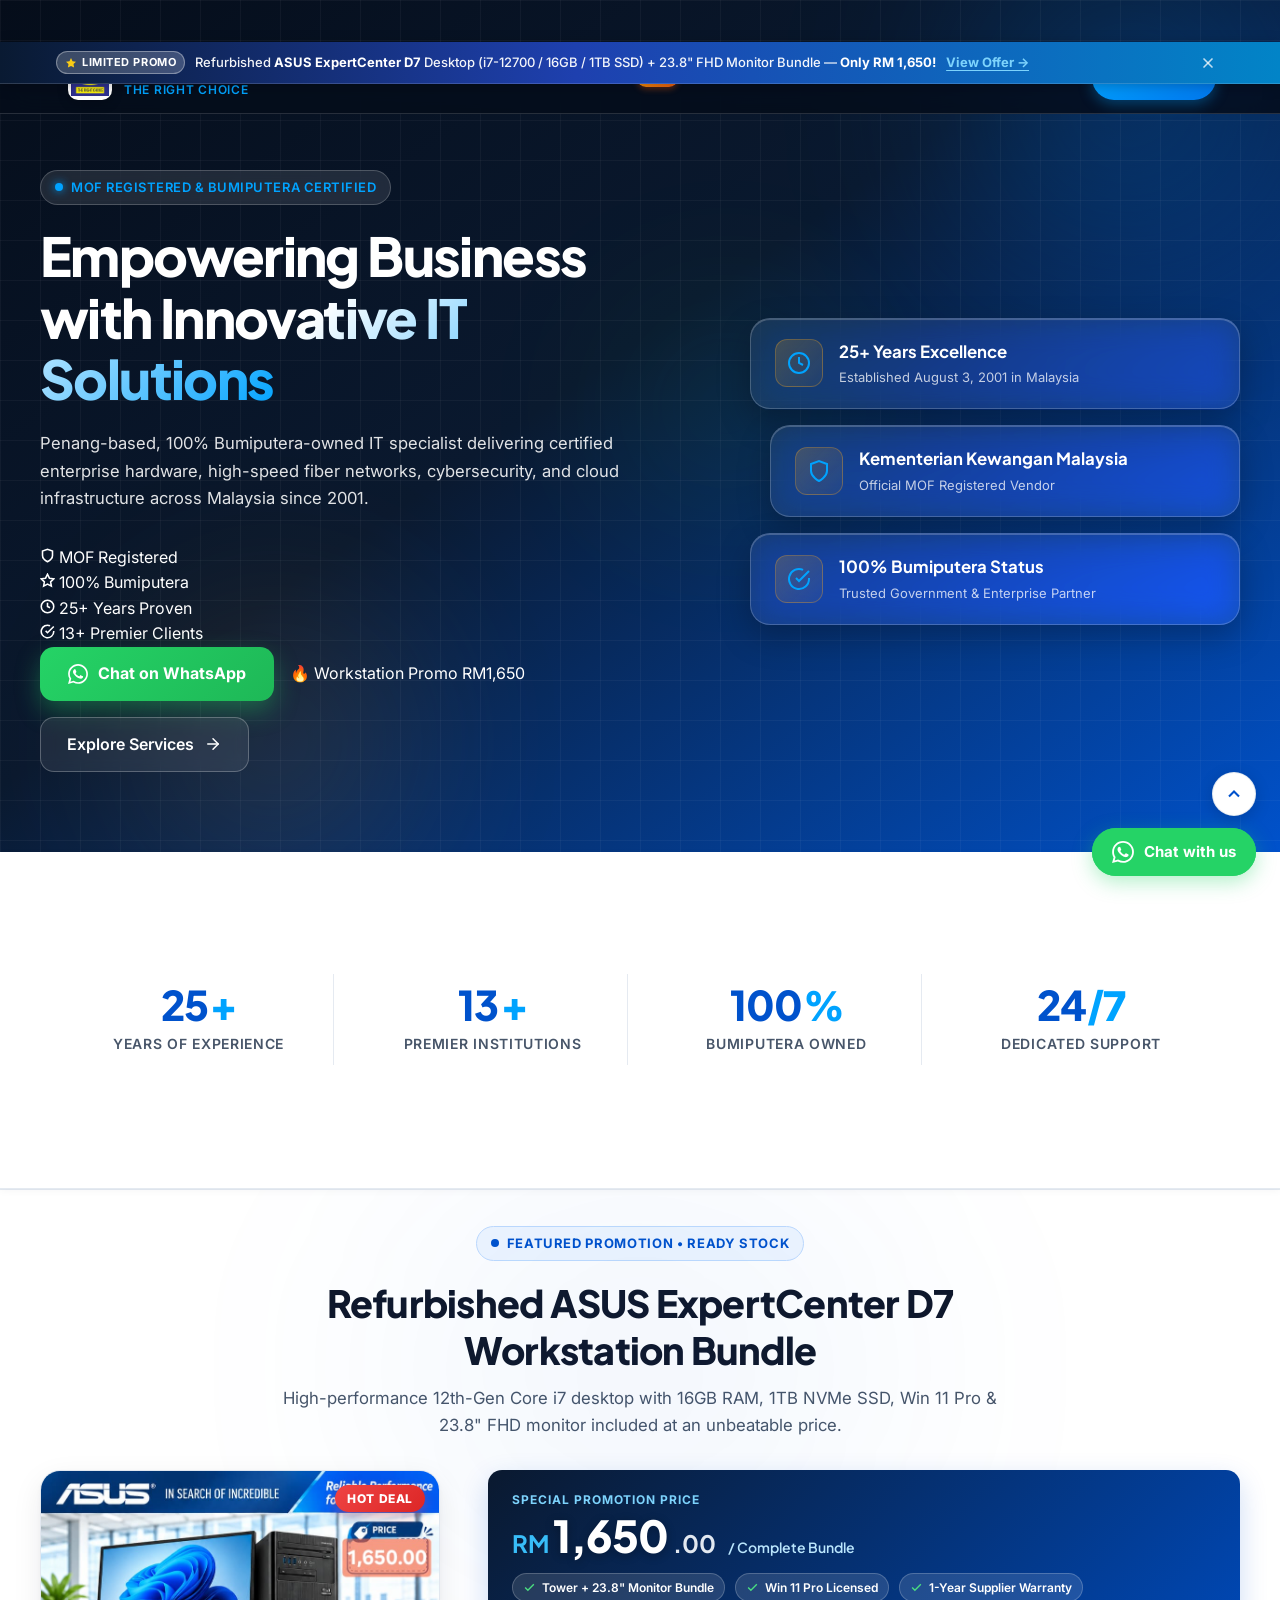
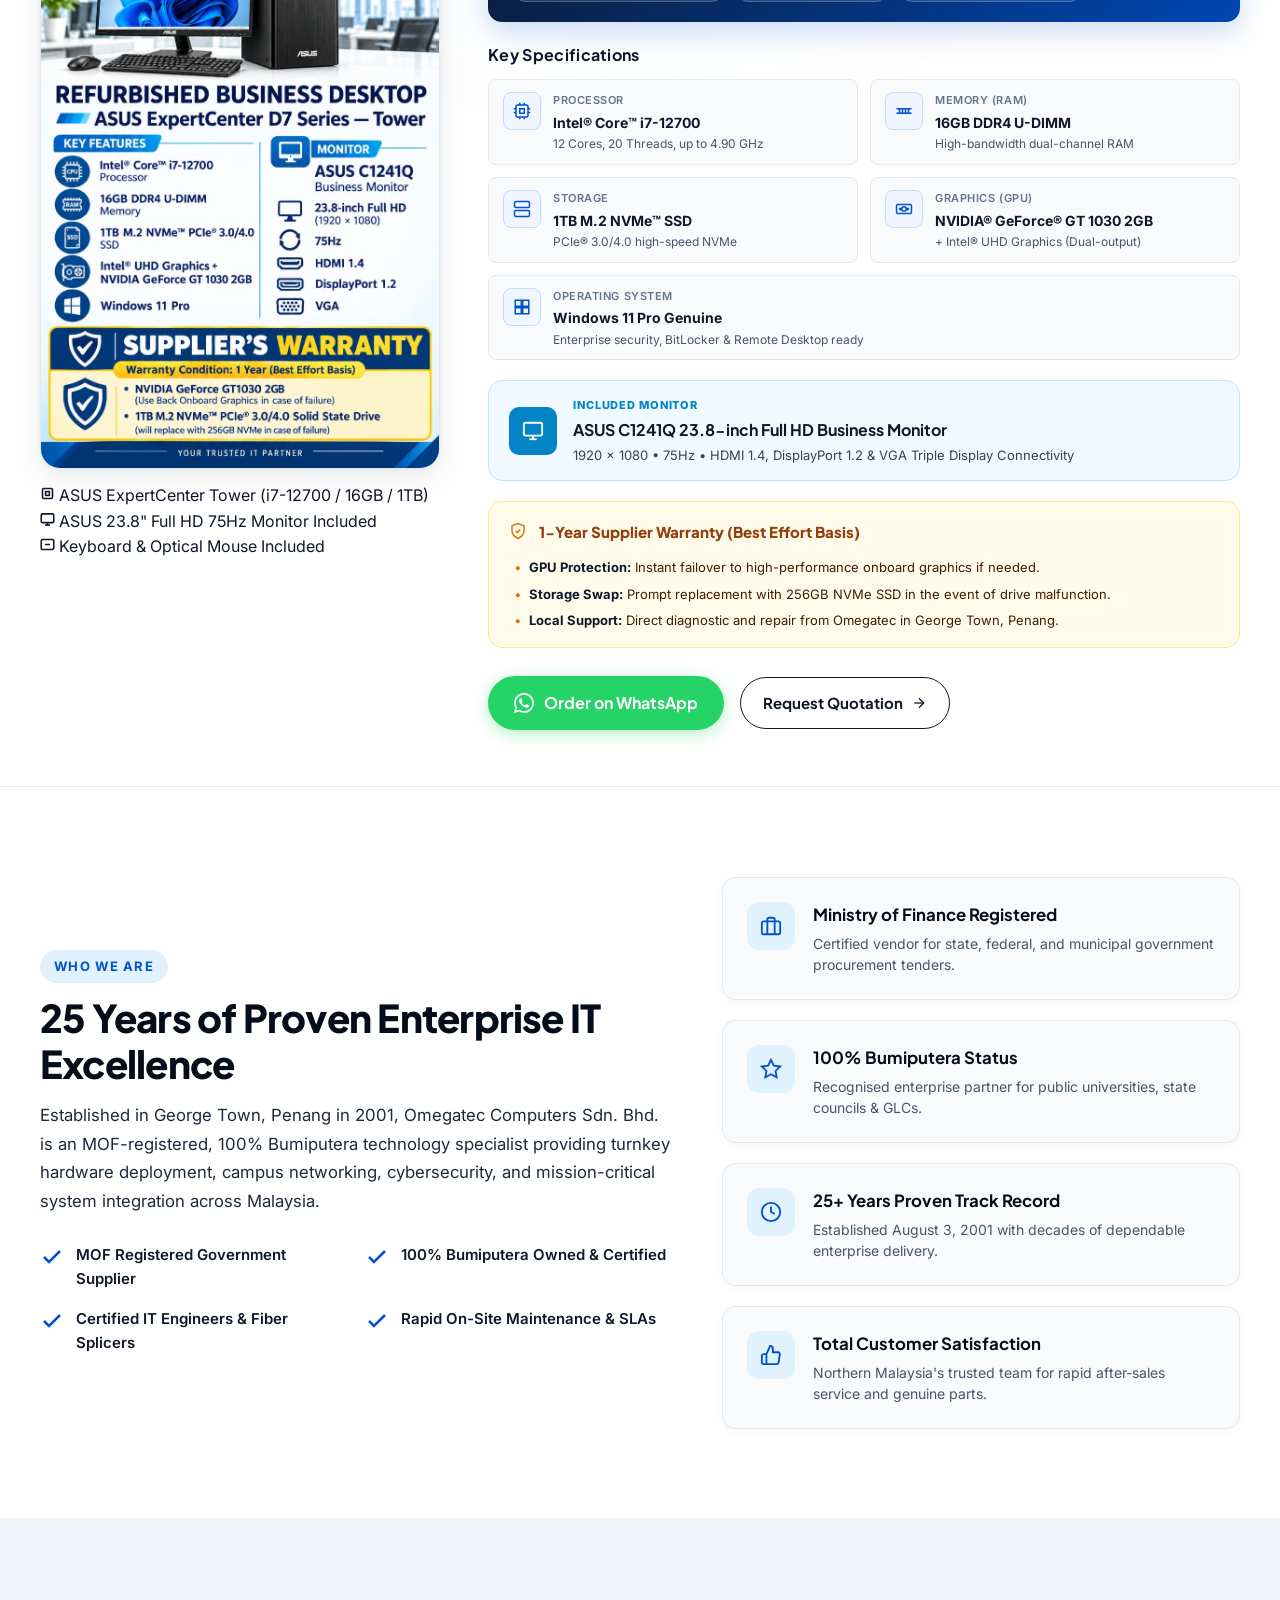
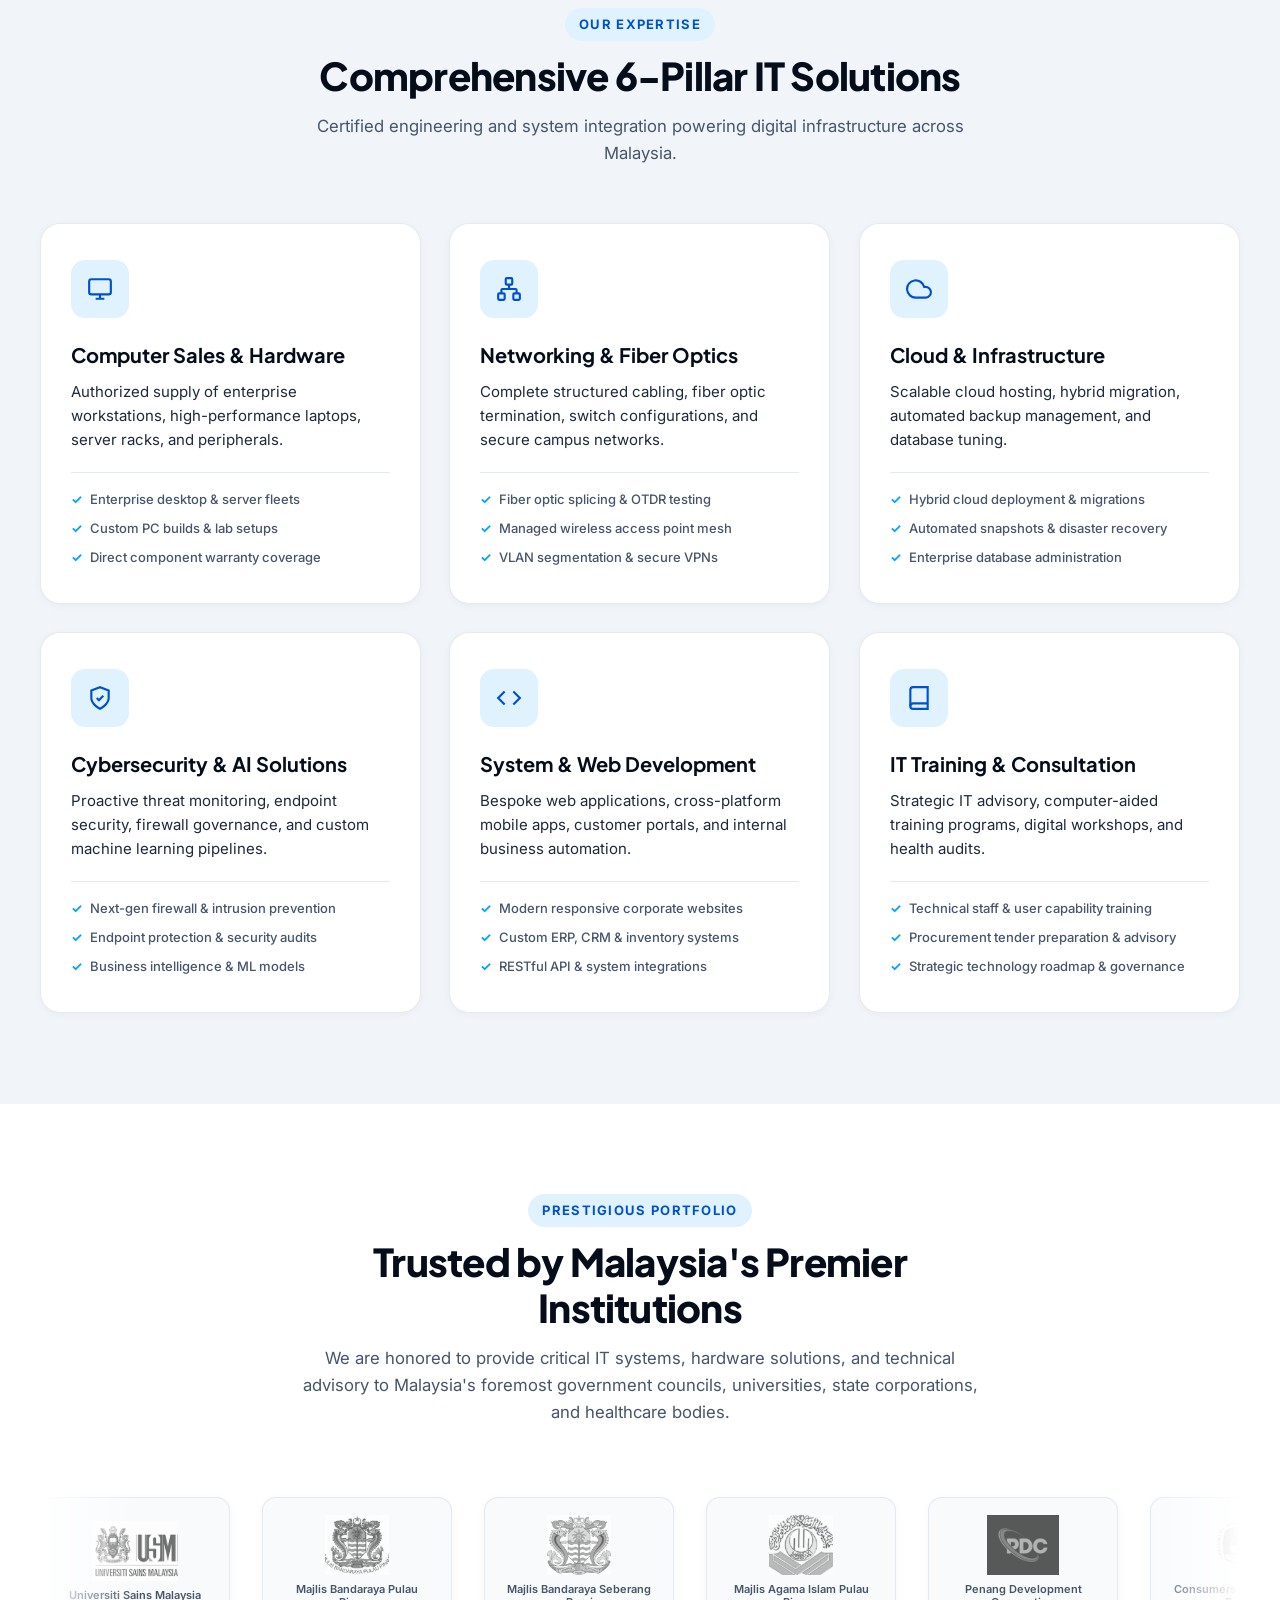
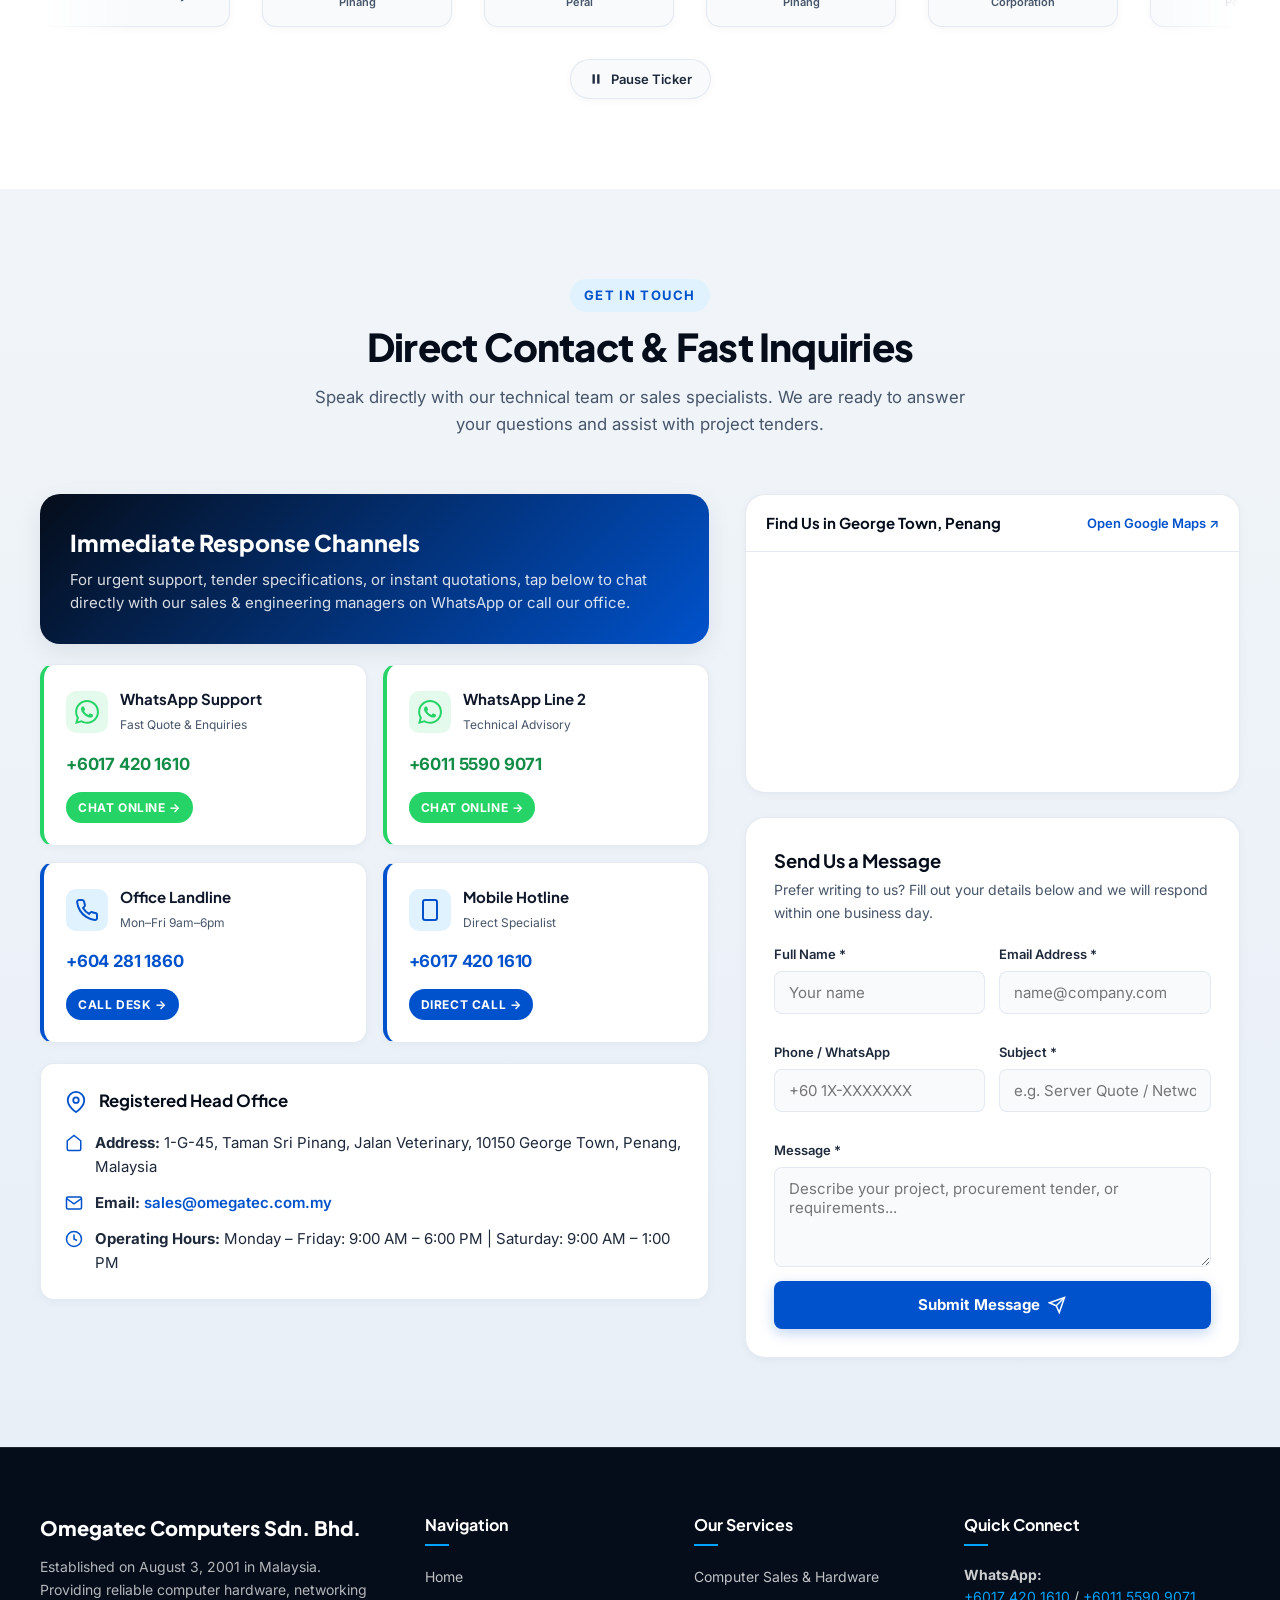
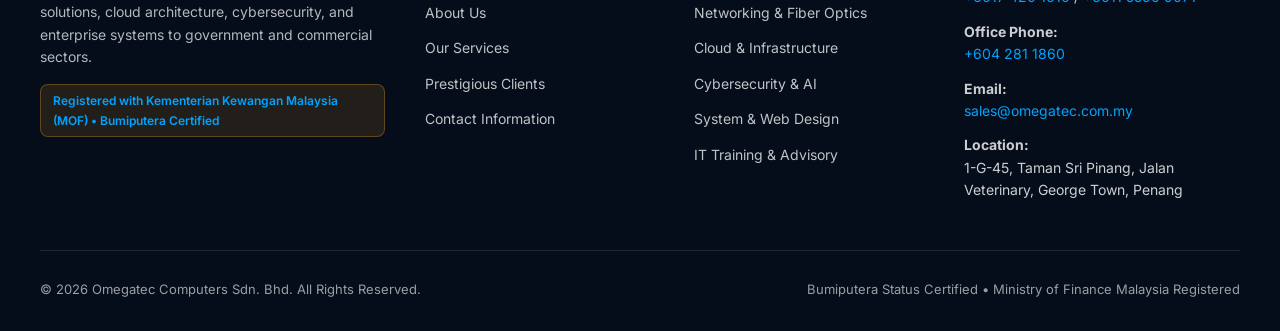
==== commit 5ff153f0: "Publish index.html" ====
--- a/index.html
+++ b/index.html
@@ -13,41 +13,42 @@
   <link href="https://fonts.googleapis.com/css2?family=Inter:wght@400;500;600;700&family=Plus+Jakarta+Sans:wght@600;700;800&display=swap" rel="stylesheet">
 
   <!-- Unified Design System Stylesheet -->
-  <link rel="stylesheet" href="css/styles.css?v=4.0">
+  <link rel="stylesheet" href="css/styles.css?v=5.0">
 </head>
 <body>
 
   <!-- Accessible Skip to Content Link (WCAG 2.4.1) -->
   <a href="#main-content" class="skip-link">Skip to main content</a>
 
-  <!-- Top Global Announcement Bar (WCAG 2.4.1 & Dismissible) -->
-  <aside id="top-announcement" class="top-announcement-bar" role="region" aria-label="Current Promotion Announcement">
-    <div class="announcement-container">
-      <div class="announcement-content">
-        <span class="announcement-badge">
-          <svg width="12" height="12" viewBox="0 0 24 24" fill="currentColor" aria-hidden="true">
-            <polygon points="12 2 15.09 8.26 22 9.27 17 14.14 18.18 21.02 12 17.77 5.82 21.02 7 14.14 2 9.27 8.91 8.26 12 2"></polygon>
-          </svg>
-          LIMITED PROMO
-        </span>
-        <p class="announcement-text">
-          Refurbished <strong>ASUS ExpertCenter D7</strong> Desktop (i7-12700 / 16GB / 1TB SSD) + 23.8" FHD Monitor Bundle — <strong>Only RM 1,650!</strong>
-        </p>
-        <a href="#promo" class="announcement-cta">View Offer &rarr;</a>
-      </div>
-      <button type="button" class="announcement-close" id="announcement-close-btn" aria-label="Close promotion announcement">
-        <svg width="16" height="16" viewBox="0 0 24 24" fill="none" stroke="currentColor" stroke-width="2.5" stroke-linecap="round" stroke-linejoin="round" aria-hidden="true">
-          <line x1="18" y1="6" x2="6" y2="18"></line>
-          <line x1="6" y1="6" x2="18" y2="18"></line>
-        </svg>
-      </button>
-    </div>
-  </aside>
-
   <!-- =========================================================================
-       Unified Sticky Glass Header
+       Unified Sticky Glass Header (Encapsulates Top Promo Banner & Nav)
        ========================================================================= -->
   <header class="site-header">
+    <!-- Top Global Announcement Bar (Embedded Seamlessly in Header) -->
+    <aside id="top-announcement" class="top-announcement-bar" role="region" aria-label="Current Promotion Announcement">
+      <div class="announcement-container">
+        <div class="announcement-content">
+          <span class="announcement-badge">
+            <svg width="12" height="12" viewBox="0 0 24 24" fill="currentColor" aria-hidden="true">
+              <polygon points="12 2 15.09 8.26 22 9.27 17 14.14 18.18 21.02 12 17.77 5.82 21.02 7 14.14 2 9.27 8.91 8.26 12 2"></polygon>
+            </svg>
+            LIMITED PROMO
+          </span>
+          <p class="announcement-text">
+            Refurbished <strong>ASUS ExpertCenter D7</strong> Desktop (i7-12700 / 16GB / 1TB SSD) + 23.8" FHD Monitor Bundle — <strong>Only RM 1,650!</strong>
+          </p>
+          <a href="#promo" class="announcement-cta">View Offer &rarr;</a>
+        </div>
+        <button type="button" class="announcement-close" id="announcement-close-btn" aria-label="Close promotion announcement">
+          <svg width="16" height="16" viewBox="0 0 24 24" fill="none" stroke="currentColor" stroke-width="2.5" stroke-linecap="round" stroke-linejoin="round" aria-hidden="true">
+            <line x1="18" y1="6" x2="6" y2="18"></line>
+            <line x1="6" y1="6" x2="18" y2="18"></line>
+          </svg>
+        </button>
+      </div>
+    </aside>
+
+    <!-- Main Navigation Bar -->
     <div class="header-container">
       <a href="#" class="brand-link" aria-label="Omegatec Homepage">
         <div class="brand-logo-wrap">
@@ -114,14 +115,38 @@
           Empowering Business with <span class="text-gradient">Innovative IT Solutions</span>
         </h1>
         <p class="hero-lead">
-          For over 25 years, Omegatec Computers Sdn. Bhd. has delivered reliable enterprise computer systems, high-speed fiber networking, cybersecurity, cloud infrastructure, and custom software development across Malaysia.
+          Penang-based, 100% Bumiputera-owned IT specialist delivering certified enterprise hardware, high-speed fiber networks, cybersecurity, and cloud infrastructure across Malaysia since 2001.
         </p>
+
+        <!-- Visual Credentials Metrics Strip -->
+        <div class="hero-metrics-strip">
+          <div class="hero-metric-chip">
+            <svg width="15" height="15" viewBox="0 0 24 24" fill="none" stroke="currentColor" stroke-width="2.5"><path d="M12 22s8-4 8-10V5l-8-3-8 3v7c0 6 8 10 8 10z"/></svg>
+            <span>MOF Registered</span>
+          </div>
+          <div class="hero-metric-chip">
+            <svg width="15" height="15" viewBox="0 0 24 24" fill="none" stroke="currentColor" stroke-width="2.5"><polygon points="12 2 15.09 8.26 22 9.27 17 14.14 18.18 21.02 12 17.77 5.82 21.02 7 14.14 2 9.27 8.91 8.26 12 2"/></svg>
+            <span>100% Bumiputera</span>
+          </div>
+          <div class="hero-metric-chip">
+            <svg width="15" height="15" viewBox="0 0 24 24" fill="none" stroke="currentColor" stroke-width="2.5"><circle cx="12" cy="12" r="10"/><polyline points="12 6 12 12 16 14"/></svg>
+            <span>25+ Years Proven</span>
+          </div>
+          <div class="hero-metric-chip">
+            <svg width="15" height="15" viewBox="0 0 24 24" fill="none" stroke="currentColor" stroke-width="2.5"><path d="M22 11.08V12a10 10 0 1 1-5.93-9.14"/><polyline points="22 4 12 14.01 9 11.01"/></svg>
+            <span>13+ Premier Clients</span>
+          </div>
+        </div>
+
         <div class="hero-actions">
           <a href="https://wa.me/60174201610?text=Hello%20Omegatec,%20I%20would%20like%20to%20inquire%20about%20IT%20solutions." target="_blank" rel="noopener" class="btn-whatsapp-cta">
             <svg width="20" height="20" viewBox="0 0 24 24" fill="currentColor">
               <path d="M.057 24l1.687-6.163c-1.041-1.804-1.588-3.849-1.587-5.946.003-6.556 5.338-11.891 11.893-11.891 3.181.001 6.167 1.24 8.413 3.488 2.245 2.248 3.481 5.236 3.48 8.414-.003 6.557-5.338 11.892-11.893 11.892-1.99-.001-3.951-.5-5.688-1.448l-6.305 1.654zm6.597-3.807c1.676.995 3.276 1.591 5.392 1.592 5.448 0 9.886-4.434 9.889-9.885.002-5.462-4.415-9.89-9.881-9.892-5.452 0-9.887 4.434-9.889 9.884-.001 2.225.651 3.891 1.746 5.634l-.999 3.648 3.742-.981zm11.387-5.464c-.074-.124-.272-.198-.57-.347-.297-.149-1.758-.868-2.031-.967-.272-.099-.47-.149-.669.149-.198.297-.768.967-.941 1.165-.173.198-.347.223-.644.074-.297-.149-1.255-.462-2.39-1.475-.883-.788-1.48-1.761-1.653-2.059-.173-.297-.018-.458.13-.606.134-.133.297-.347.446-.521.151-.172.2-.296.3-.495.099-.198.05-.372-.025-.521-.075-.148-.669-1.611-.916-2.206-.242-.579-.487-.501-.669-.51l-.57-.01c-.198 0-.52.074-.792.372s-1.04 1.016-1.04 2.479 1.065 2.876 1.213 3.074c.149.198 2.095 3.2 5.076 4.487.709.306 1.263.489 1.694.626.712.226 1.36.194 1.872.118.571-.085 1.758-.719 2.006-1.413.248-.695.248-1.29.173-1.414z"/>
             </svg>
             Chat on WhatsApp
+          </a>
+          <a href="#promo" class="btn-hero-promo">
+            🔥 Workstation Promo <span class="hero-promo-pill">RM1,650</span>
           </a>
           <a href="#services" class="btn-secondary">
             Explore Services
@@ -232,14 +257,14 @@
           Refurbished ASUS ExpertCenter D7 Workstation Bundle
         </h2>
         <p class="section-desc">
-          High-performance enterprise desktop bundle featuring a 12th-Gen Intel® Core™ i7 processor, 16GB RAM, 1TB NVMe SSD, Windows 11 Pro, and an ASUS 23.8" Full HD monitor.
+          High-performance 12th-Gen Core i7 desktop with 16GB RAM, 1TB NVMe SSD, Win 11 Pro &amp; 23.8" FHD monitor included at an unbeatable price.
         </p>
       </div>
 
       <!-- Promo Showcase Grid -->
       <div class="promo-card-grid reveal">
         
-        <!-- Visual Column (Image + Lightbox Trigger) -->
+        <!-- Visual Column (Image + Lightbox Trigger + Bundle Checklist) -->
         <div class="promo-visual-wrap">
           <div class="promo-image-card">
             <div class="promo-ribbon-badge">
@@ -248,30 +273,38 @@
             <button type="button" class="promo-poster-btn" id="open-promo-lightbox" aria-label="Enlarge ASUS Desktop Promo Flyer">
               <img src="promo-asus-desktop.jpg" alt="Refurbished ASUS ExpertCenter D7 Series Tower Promotion with 23.8-inch FHD Monitor for RM 1,650" width="853" height="1280" loading="lazy" decoding="async" class="promo-poster-img">
               <div class="promo-hover-overlay">
-                <svg width="28" height="28" viewBox="0 0 24 24" fill="none" stroke="currentColor" stroke-width="2" aria-hidden="true">
+                <svg width="24" height="24" viewBox="0 0 24 24" fill="none" stroke="currentColor" stroke-width="2" aria-hidden="true">
                   <circle cx="11" cy="11" r="8"></circle>
                   <line x1="21" y1="21" x2="16.65" y2="16.65"></line>
                   <line x1="11" y1="8" x2="11" y2="14"></line>
                   <line x1="8" y1="11" x2="14" y2="11"></line>
                 </svg>
-                <span>Click to Enlarge Flyer</span>
+                <span>Click to Enlarge</span>
               </div>
             </button>
           </div>
-          <p class="promo-visual-hint">
-            <svg width="16" height="16" viewBox="0 0 24 24" fill="none" stroke="currentColor" stroke-width="2" aria-hidden="true">
-              <circle cx="12" cy="12" r="10"></circle>
-              <line x1="12" y1="16" x2="12" y2="12"></line>
-              <line x1="12" y1="8" x2="12.01" y2="8"></line>
-            </svg>
-            Complete workstation package: Tower, 23.8" Monitor, Keyboard &amp; Mouse included.
-          </p>
+
+          <!-- Visual Package Contents Pills -->
+          <div class="promo-bundle-pills">
+            <div class="bundle-pill-item">
+              <svg width="15" height="15" viewBox="0 0 24 24" fill="none" stroke="currentColor" stroke-width="2.5"><rect x="4" y="4" width="16" height="16" rx="2"/><rect x="9" y="9" width="6" height="6"/></svg>
+              <span>ASUS ExpertCenter Tower (i7-12700 / 16GB / 1TB)</span>
+            </div>
+            <div class="bundle-pill-item">
+              <svg width="15" height="15" viewBox="0 0 24 24" fill="none" stroke="currentColor" stroke-width="2.5"><rect x="2" y="3" width="20" height="14" rx="2"/><line x1="8" y1="21" x2="16" y2="21"/><line x1="12" y1="17" x2="12" y2="21"/></svg>
+              <span>ASUS 23.8" Full HD 75Hz Monitor Included</span>
+            </div>
+            <div class="bundle-pill-item">
+              <svg width="15" height="15" viewBox="0 0 24 24" fill="none" stroke="currentColor" stroke-width="2.5"><rect x="2" y="4" width="20" height="16" rx="2"/><path d="M6 8h.01M10 8h.01M14 8h.01M18 8h.01M8 12h8M6 16h.01M10 16h.01M14 16h.01M18 16h.01"/></svg>
+              <span>Keyboard &amp; Optical Mouse Included</span>
+            </div>
+          </div>
         </div>
 
         <!-- Specs & Details Column -->
         <div class="promo-details-wrap">
           
-          <!-- Pricing Card (Aligned to Top of Details Column) -->
+          <!-- Pricing Card -->
           <div class="promo-pricing-banner">
             <div class="price-meta-label">SPECIAL PROMOTION PRICE</div>
             <div class="price-val-wrap">
@@ -282,16 +315,16 @@
             </div>
             <div class="price-badges-row">
               <span class="benefit-badge">
-                <svg width="14" height="14" viewBox="0 0 24 24" fill="none" stroke="currentColor" stroke-width="2.5"><polyline points="20 6 9 17 4 12"></polyline></svg>
-                Tower + 23.8" Monitor Included
+                <svg width="13" height="13" viewBox="0 0 24 24" fill="none" stroke="currentColor" stroke-width="2.5"><polyline points="20 6 9 17 4 12"></polyline></svg>
+                Tower + 23.8" Monitor Bundle
               </span>
               <span class="benefit-badge">
-                <svg width="14" height="14" viewBox="0 0 24 24" fill="none" stroke="currentColor" stroke-width="2.5"><polyline points="20 6 9 17 4 12"></polyline></svg>
+                <svg width="13" height="13" viewBox="0 0 24 24" fill="none" stroke="currentColor" stroke-width="2.5"><polyline points="20 6 9 17 4 12"></polyline></svg>
                 Win 11 Pro Licensed
               </span>
               <span class="benefit-badge">
-                <svg width="14" height="14" viewBox="0 0 24 24" fill="none" stroke="currentColor" stroke-width="2.5"><polyline points="20 6 9 17 4 12"></polyline></svg>
-                1-Year Supplier's Warranty
+                <svg width="13" height="13" viewBox="0 0 24 24" fill="none" stroke="currentColor" stroke-width="2.5"><polyline points="20 6 9 17 4 12"></polyline></svg>
+                1-Year Supplier Warranty
               </span>
             </div>
           </div>
@@ -302,7 +335,7 @@
             <div class="specs-grid">
               <div class="spec-card">
                 <div class="spec-icon cpu-icon">
-                  <svg width="22" height="22" viewBox="0 0 24 24" fill="none" stroke="currentColor" stroke-width="2"><rect x="4" y="4" width="16" height="16" rx="2"/><rect x="9" y="9" width="6" height="6"/><line x1="9" y1="1" x2="9" y2="4"/><line x1="15" y1="1" x2="15" y2="4"/><line x1="9" y1="20" x2="9" y2="23"/><line x1="15" y1="20" x2="15" y2="23"/><line x1="20" y1="9" x2="23" y2="9"/><line x1="20" y1="14" x2="23" y2="14"/><line x1="1" y1="9" x2="4" y2="9"/><line x1="1" y1="14" x2="4" y2="14"/></svg>
+                  <svg width="18" height="18" viewBox="0 0 24 24" fill="none" stroke="currentColor" stroke-width="2"><rect x="4" y="4" width="16" height="16" rx="2"/><rect x="9" y="9" width="6" height="6"/><line x1="9" y1="1" x2="9" y2="4"/><line x1="15" y1="1" x2="15" y2="4"/><line x1="9" y1="20" x2="9" y2="23"/><line x1="15" y1="20" x2="15" y2="23"/><line x1="20" y1="9" x2="23" y2="9"/><line x1="20" y1="14" x2="23" y2="14"/><line x1="1" y1="9" x2="4" y2="9"/><line x1="1" y1="14" x2="4" y2="14"/></svg>
                 </div>
                 <div class="spec-text">
                   <span class="spec-label">Processor</span>
@@ -313,7 +346,7 @@
 
               <div class="spec-card">
                 <div class="spec-icon ram-icon">
-                  <svg width="22" height="22" viewBox="0 0 24 24" fill="none" stroke="currentColor" stroke-width="2"><path d="M2 9h20M2 15h20M6 9v6M10 9v6M14 9v6M18 9v6"/></svg>
+                  <svg width="18" height="18" viewBox="0 0 24 24" fill="none" stroke="currentColor" stroke-width="2"><path d="M2 9h20M2 15h20M6 9v6M10 9v6M14 9v6M18 9v6"/></svg>
                 </div>
                 <div class="spec-text">
                   <span class="spec-label">Memory (RAM)</span>
@@ -324,18 +357,18 @@
 
               <div class="spec-card">
                 <div class="spec-icon ssd-icon">
-                  <svg width="22" height="22" viewBox="0 0 24 24" fill="none" stroke="currentColor" stroke-width="2"><rect x="2" y="2" width="20" height="8" rx="2"/><rect x="2" y="14" width="20" height="8" rx="2"/><line x1="6" y1="6" x2="6.01" y2="6"/><line x1="6" y1="18" x2="6.01" y2="18"/></svg>
+                  <svg width="18" height="18" viewBox="0 0 24 24" fill="none" stroke="currentColor" stroke-width="2"><rect x="2" y="2" width="20" height="8" rx="2"/><rect x="2" y="14" width="20" height="8" rx="2"/><line x1="6" y1="6" x2="6.01" y2="6"/><line x1="6" y1="18" x2="6.01" y2="18"/></svg>
                 </div>
                 <div class="spec-text">
                   <span class="spec-label">Storage</span>
                   <span class="spec-val">1TB M.2 NVMe™ SSD</span>
-                  <span class="spec-sub">PCIe® 3.0/4.0 high-speed SSD</span>
+                  <span class="spec-sub">PCIe® 3.0/4.0 high-speed NVMe</span>
                 </div>
               </div>
 
               <div class="spec-card">
                 <div class="spec-icon gpu-icon">
-                  <svg width="22" height="22" viewBox="0 0 24 24" fill="none" stroke="currentColor" stroke-width="2"><rect x="2" y="6" width="20" height="12" rx="2"/><circle cx="12" cy="12" r="3"/><circle cx="7" cy="12" r="1"/><circle cx="17" cy="12" r="1"/></svg>
+                  <svg width="18" height="18" viewBox="0 0 24 24" fill="none" stroke="currentColor" stroke-width="2"><rect x="2" y="6" width="20" height="12" rx="2"/><circle cx="12" cy="12" r="3"/><circle cx="7" cy="12" r="1"/><circle cx="17" cy="12" r="1"/></svg>
                 </div>
                 <div class="spec-text">
                   <span class="spec-label">Graphics (GPU)</span>
@@ -346,7 +379,7 @@
 
               <div class="spec-card spec-card-wide">
                 <div class="spec-icon os-icon">
-                  <svg width="22" height="22" viewBox="0 0 24 24" fill="none" stroke="currentColor" stroke-width="2"><rect x="3" y="3" width="8" height="8"/><rect x="13" y="3" width="8" height="8"/><rect x="3" y="13" width="8" height="8"/><rect x="13" y="13" width="8" height="8"/></svg>
+                  <svg width="18" height="18" viewBox="0 0 24 24" fill="none" stroke="currentColor" stroke-width="2"><rect x="3" y="3" width="8" height="8"/><rect x="13" y="3" width="8" height="8"/><rect x="3" y="13" width="8" height="8"/><rect x="13" y="13" width="8" height="8"/></svg>
                 </div>
                 <div class="spec-text">
                   <span class="spec-label">Operating System</span>
@@ -360,13 +393,13 @@
           <!-- Included Monitor Block -->
           <div class="promo-monitor-box">
             <div class="monitor-icon-wrap">
-              <svg width="28" height="28" viewBox="0 0 24 24" fill="none" stroke="currentColor" stroke-width="2"><rect x="2" y="3" width="20" height="14" rx="2"/><line x1="8" y1="21" x2="16" y2="21"/><line x1="12" y1="17" x2="12" y2="21"/></svg>
+              <svg width="22" height="22" viewBox="0 0 24 24" fill="none" stroke="currentColor" stroke-width="2"><rect x="2" y="3" width="20" height="14" rx="2"/><line x1="8" y1="21" x2="16" y2="21"/><line x1="12" y1="17" x2="12" y2="21"/></svg>
             </div>
             <div class="monitor-info">
               <span class="monitor-badge">INCLUDED MONITOR</span>
               <h5 class="monitor-model">ASUS C1241Q 23.8-inch Full HD Business Monitor</h5>
               <p class="monitor-specs">
-                1920 &times; 1080 Resolution &bull; 75Hz Refresh Rate &bull; HDMI 1.4, DisplayPort 1.2 &amp; VGA Triple Display Connectivity
+                1920 &times; 1080 &bull; 75Hz &bull; HDMI 1.4, DisplayPort 1.2 &amp; VGA Triple Display Connectivity
               </p>
             </div>
           </div>
@@ -374,30 +407,27 @@
           <!-- Supplier Warranty Terms Box -->
           <div class="promo-warranty-card">
             <div class="warranty-card-header">
-              <svg width="22" height="22" viewBox="0 0 24 24" fill="none" stroke="currentColor" stroke-width="2" class="warranty-badge-icon"><path d="M12 22s8-4 8-10V5l-8-3-8 3v7c0 6 8 10 8 10z"/><polyline points="9 12 11 14 15 10"/></svg>
-              <div>
-                <span class="warranty-title">Supplier's Warranty: 1 Year (Best Effort Basis)</span>
-                <p class="warranty-terms-sub">Full hardware coverage and priority repair support by Omegatec:</p>
-              </div>
+              <svg width="18" height="18" viewBox="0 0 24 24" fill="none" stroke="currentColor" stroke-width="2" class="warranty-badge-icon"><path d="M12 22s8-4 8-10V5l-8-3-8 3v7c0 6 8 10 8 10z"/><polyline points="9 12 11 14 15 10"/></svg>
+              <span class="warranty-title">1-Year Supplier Warranty (Best Effort Basis)</span>
             </div>
             <ul class="warranty-bullet-list">
-              <li><strong>NVIDIA GeForce GT1030 2GB:</strong> Automatic failover to high-performance onboard graphics in case of card failure.</li>
-              <li><strong>1TB M.2 NVMe PCIe SSD:</strong> Prompt warranty replacement with a 256GB NVMe SSD in the event of drive malfunction.</li>
-              <li><strong>Local Engineering Support:</strong> Direct diagnostic and replacement support from Omegatec Computers Sdn. Bhd. in George Town, Penang.</li>
+              <li><strong>GPU Protection:</strong> Instant failover to high-performance onboard graphics if needed.</li>
+              <li><strong>Storage Swap:</strong> Prompt replacement with 256GB NVMe SSD in the event of drive malfunction.</li>
+              <li><strong>Local Support:</strong> Direct diagnostic and repair from Omegatec in George Town, Penang.</li>
             </ul>
           </div>
 
           <!-- CTA Action Buttons -->
           <div class="promo-cta-actions">
             <a href="https://wa.me/60174201610?text=Hello%20Omegatec,%20I%20would%20like%20to%20order/inquire%20about%20the%20Refurbished%20ASUS%20ExpertCenter%20D7%20Desktop%20Bundle%20(RM1,650)." target="_blank" rel="noopener" class="btn-promo-whatsapp">
-              <svg width="22" height="22" viewBox="0 0 24 24" fill="currentColor">
+              <svg width="20" height="20" viewBox="0 0 24 24" fill="currentColor">
                 <path d="M.057 24l1.687-6.163c-1.041-1.804-1.588-3.849-1.587-5.946.003-6.556 5.338-11.891 11.893-11.891 3.181.001 6.167 1.24 8.413 3.488 2.245 2.248 3.481 5.236 3.48 8.414-.003 6.557-5.338 11.892-11.893 11.892-1.99-.001-3.951-.5-5.688-1.448l-6.305 1.654zm6.597-3.807c1.676.995 3.276 1.591 5.392 1.592 5.448 0 9.886-4.434 9.889-9.885.002-5.462-4.415-9.89-9.881-9.892-5.452 0-9.887 4.434-9.889 9.884-.001 2.225.651 3.891 1.746 5.634l-.999 3.648 3.742-.981zm11.387-5.464c-.074-.124-.272-.198-.57-.347-.297-.149-1.758-.868-2.031-.967-.272-.099-.47-.149-.669.149-.198.297-.768.967-.941 1.165-.173.198-.347.223-.644.074-.297-.149-1.255-.462-2.39-1.475-.883-.788-1.48-1.761-1.653-2.059-.173-.297-.018-.458.13-.606.134-.133.297-.347.446-.521.151-.172.2-.296.3-.495.099-.198.05-.372-.025-.521-.075-.148-.669-1.611-.916-2.206-.242-.579-.487-.501-.669-.51l-.57-.01c-.198 0-.52.074-.792.372s-1.04 1.016-1.04 2.479 1.065 2.876 1.213 3.074c.149.198 2.095 3.2 5.076 4.487.709.306 1.263.489 1.694.626.712.226 1.36.194 1.872.118.571-.085 1.758-.719 2.006-1.413.248-.695.248-1.29.173-1.414z"/>
               </svg>
-              Order / Inquire on WhatsApp
+              Order on WhatsApp
             </a>
             <a href="#contact" class="btn-promo-quote">
-              Request Official Quotation
-              <svg width="18" height="18" viewBox="0 0 24 24" fill="none" stroke="currentColor" stroke-width="2"><path d="M5 12h14"/><path d="m12 5 7 7-7 7"/></svg>
+              Request Quotation
+              <svg width="16" height="16" viewBox="0 0 24 24" fill="none" stroke="currentColor" stroke-width="2"><path d="M5 12h14"/><path d="m12 5 7 7-7 7"/></svg>
             </a>
           </div>
 
@@ -407,19 +437,16 @@
   </section>
 
   <!-- =========================================================================
-       About Us Section
+       About Us Section — High-Impact Credentials Grid
        ========================================================================= -->
   <section id="about">
     <div class="section-container">
       <div class="about-grid">
         <div class="about-content reveal">
           <span class="section-subtitle">Who We Are</span>
-          <h2 class="section-title">Your Trusted Technology Partner in Malaysia</h2>
+          <h2 class="section-title">25 Years of Proven Enterprise IT Excellence</h2>
           <p>
-            Omegatec Computers Sdn. Bhd. was established on <strong>August 3, 2001</strong> with a firm commitment to delivering innovative, reliable, and high-performance IT solutions. Based in George Town, Penang, we have grown into a cornerstone technology partner for government agencies, universities, and commercial enterprises.
-          </p>
-          <p>
-            Authorised with official <strong>BUMIPUTERA status</strong> and registered with <strong>KEMENTERIAN KEWANGAN MALAYSIA (Ministry of Finance Malaysia)</strong>, Omegatec Computers provides end-to-end computer-related goods and services with an unwavering pursuit of Total Customer Satisfaction.
+            Established in George Town, Penang in 2001, Omegatec Computers Sdn. Bhd. is an MOF-registered, 100% Bumiputera technology specialist providing turnkey hardware deployment, campus networking, cybersecurity, and mission-critical system integration across Malaysia.
           </p>
 
           <div class="about-features">
@@ -427,25 +454,25 @@
               <svg class="about-feature-icon" viewBox="0 0 24 24" fill="none" stroke="currentColor" stroke-width="2.5">
                 <polyline points="20 6 9 17 4 12"></polyline>
               </svg>
-              <span class="about-feature-text">Certified IT Engineers &amp; Specialists</span>
+              <span class="about-feature-text">MOF Registered Government Supplier</span>
             </div>
             <div class="about-feature-item">
               <svg class="about-feature-icon" viewBox="0 0 24 24" fill="none" stroke="currentColor" stroke-width="2.5">
                 <polyline points="20 6 9 17 4 12"></polyline>
               </svg>
-              <span class="about-feature-text">MOF Registered Government Supplier</span>
+              <span class="about-feature-text">100% Bumiputera Owned &amp; Certified</span>
             </div>
             <div class="about-feature-item">
               <svg class="about-feature-icon" viewBox="0 0 24 24" fill="none" stroke="currentColor" stroke-width="2.5">
                 <polyline points="20 6 9 17 4 12"></polyline>
               </svg>
-              <span class="about-feature-text">High-Speed Networking &amp; Fiber Optics</span>
+              <span class="about-feature-text">Certified IT Engineers &amp; Fiber Splicers</span>
             </div>
             <div class="about-feature-item">
               <svg class="about-feature-icon" viewBox="0 0 24 24" fill="none" stroke="currentColor" stroke-width="2.5">
                 <polyline points="20 6 9 17 4 12"></polyline>
               </svg>
-              <span class="about-feature-text">Advanced Cybersecurity &amp; AI Solutions</span>
+              <span class="about-feature-text">Rapid On-Site Maintenance &amp; SLAs</span>
             </div>
           </div>
         </div>
@@ -453,38 +480,51 @@
         <div class="about-cards-wrap reveal">
           <div class="credential-card">
             <div class="credential-icon-wrap">
-              <svg width="24" height="24" viewBox="0 0 24 24" fill="none" stroke="currentColor" stroke-width="2">
+              <svg width="22" height="22" viewBox="0 0 24 24" fill="none" stroke="currentColor" stroke-width="2">
                 <rect x="2" y="7" width="20" height="14" rx="2" ry="2"></rect>
                 <path d="M16 21V5a2 2 0 0 0-2-2h-4a2 2 0 0 0-2 2v16"></path>
               </svg>
             </div>
             <div class="credential-info">
               <h4>Ministry of Finance Registered</h4>
-              <p>Fully compliant and certified supplier for state, federal, and municipal government procurement.</p>
+              <p>Certified vendor for state, federal, and municipal government procurement tenders.</p>
             </div>
           </div>
 
           <div class="credential-card">
             <div class="credential-icon-wrap">
-              <svg width="24" height="24" viewBox="0 0 24 24" fill="none" stroke="currentColor" stroke-width="2">
+              <svg width="22" height="22" viewBox="0 0 24 24" fill="none" stroke="currentColor" stroke-width="2">
                 <polygon points="12 2 15.09 8.26 22 9.27 17 14.14 18.18 21.02 12 17.77 5.82 21.02 7 14.14 2 9.27 8.91 8.26 12 2"></polygon>
               </svg>
             </div>
             <div class="credential-info">
-              <h4>Bumiputera Status Certified</h4>
-              <p>Recognised enterprise delivering premier IT products, structured cablings, and specialized consulting.</p>
+              <h4>100% Bumiputera Status</h4>
+              <p>Recognised enterprise partner for public universities, state councils &amp; GLCs.</p>
             </div>
           </div>
 
           <div class="credential-card">
             <div class="credential-icon-wrap">
-              <svg width="24" height="24" viewBox="0 0 24 24" fill="none" stroke="currentColor" stroke-width="2">
+              <svg width="22" height="22" viewBox="0 0 24 24" fill="none" stroke="currentColor" stroke-width="2">
+                <circle cx="12" cy="12" r="10"></circle>
+                <polyline points="12 6 12 12 16 14"></polyline>
+              </svg>
+            </div>
+            <div class="credential-info">
+              <h4>25+ Years Proven Track Record</h4>
+              <p>Established August 3, 2001 with decades of dependable enterprise delivery.</p>
+            </div>
+          </div>
+
+          <div class="credential-card">
+            <div class="credential-icon-wrap">
+              <svg width="22" height="22" viewBox="0 0 24 24" fill="none" stroke="currentColor" stroke-width="2">
                 <path d="M14 9V5a3 3 0 0 0-3-3l-4 9v11h11.28a2 2 0 0 0 2-1.7l1.38-9a2 2 0 0 0-2-2.3zM7 22H4a2 2 0 0 1-2-2v-7a2 2 0 0 1 2-2h3"></path>
               </svg>
             </div>
             <div class="credential-info">
               <h4>Total Customer Satisfaction</h4>
-              <p>Decades-long reputation in Northern Malaysia for dependable after-sales maintenance and rapid support.</p>
+              <p>Northern Malaysia's trusted team for rapid after-sales service and genuine parts.</p>
             </div>
           </div>
         </div>
@@ -493,7 +533,7 @@
   </section>
 
   <!-- =========================================================================
-       Services Section — 6 Pillars
+       Services Section — 6 Pillars (Visual & Scannable)
        ========================================================================= -->
   <section id="services">
     <div class="section-container">
@@ -501,7 +541,7 @@
         <span class="section-subtitle">Our Expertise</span>
         <h2 class="section-title">Comprehensive 6-Pillar IT Solutions</h2>
         <p class="section-desc">
-          From mission-critical hardware supply to sophisticated artificial intelligence pipelines, our certified engineering team powers your digital transformation.
+          Certified engineering and system integration powering digital infrastructure across Malaysia.
         </p>
       </div>
 
@@ -509,7 +549,7 @@
         <!-- Pillar 1: Hardware & Sales -->
         <div class="service-card reveal">
           <div class="service-icon-box">
-            <svg width="28" height="28" viewBox="0 0 24 24" fill="none" stroke="currentColor" stroke-width="2">
+            <svg width="26" height="26" viewBox="0 0 24 24" fill="none" stroke="currentColor" stroke-width="2">
               <rect x="2" y="3" width="20" height="14" rx="2" ry="2"></rect>
               <line x1="8" y1="21" x2="16" y2="21"></line>
               <line x1="12" y1="17" x2="12" y2="21"></line>
@@ -517,19 +557,19 @@
           </div>
           <h3 class="service-title">Computer Sales &amp; Hardware</h3>
           <p class="service-desc">
-            Authorized supply of enterprise workstations, high-performance laptops, server racks, and peripherals from industry-leading manufacturers.
+            Authorized supply of enterprise workstations, high-performance laptops, server racks, and peripherals.
           </p>
           <ul class="service-highlights">
-            <li>Enterprise desktop &amp; server procurement</li>
-            <li>Custom PC builds &amp; lab configurations</li>
-            <li>Component upgrades &amp; warranty management</li>
+            <li>Enterprise desktop &amp; server fleets</li>
+            <li>Custom PC builds &amp; lab setups</li>
+            <li>Direct component warranty coverage</li>
           </ul>
         </div>
 
         <!-- Pillar 2: Networking & Fiber Optics -->
         <div class="service-card reveal">
           <div class="service-icon-box">
-            <svg width="28" height="28" viewBox="0 0 24 24" fill="none" stroke="currentColor" stroke-width="2">
+            <svg width="26" height="26" viewBox="0 0 24 24" fill="none" stroke="currentColor" stroke-width="2">
               <rect x="16" y="16" width="6" height="6" rx="1"></rect>
               <rect x="2" y="16" width="6" height="6" rx="1"></rect>
               <rect x="9" y="2" width="6" height="6" rx="1"></rect>
@@ -539,87 +579,87 @@
           </div>
           <h3 class="service-title">Networking &amp; Fiber Optics</h3>
           <p class="service-desc">
-            Complete structured cabling, fiber optic termination, switch configurations, and secure multi-building local &amp; wide area network design.
+            Complete structured cabling, fiber optic termination, switch configurations, and secure campus networks.
           </p>
           <ul class="service-highlights">
             <li>Fiber optic splicing &amp; OTDR testing</li>
             <li>Managed wireless access point mesh</li>
-            <li>VLAN segmentation &amp; VPN gateways</li>
+            <li>VLAN segmentation &amp; secure VPNs</li>
           </ul>
         </div>
 
         <!-- Pillar 3: Cloud & Infrastructure -->
         <div class="service-card reveal">
           <div class="service-icon-box">
-            <svg width="28" height="28" viewBox="0 0 24 24" fill="none" stroke="currentColor" stroke-width="2">
+            <svg width="26" height="26" viewBox="0 0 24 24" fill="none" stroke="currentColor" stroke-width="2">
               <path d="M18 10h-1.26A8 8 0 1 0 9 20h9a5 5 0 0 0 0-10z"></path>
             </svg>
           </div>
           <h3 class="service-title">Cloud &amp; Infrastructure</h3>
           <p class="service-desc">
-            Scalable cloud hosting, hybrid migration, automated backup management, and high-availability database administration.
+            Scalable cloud hosting, hybrid migration, automated backup management, and database tuning.
           </p>
           <ul class="service-highlights">
             <li>Hybrid cloud deployment &amp; migrations</li>
-            <li>Disaster recovery &amp; automated snapshots</li>
-            <li>Relational &amp; enterprise database tuning</li>
+            <li>Automated snapshots &amp; disaster recovery</li>
+            <li>Enterprise database administration</li>
           </ul>
         </div>
 
         <!-- Pillar 4: Cybersecurity & AI/ML -->
         <div class="service-card reveal">
           <div class="service-icon-box">
-            <svg width="28" height="28" viewBox="0 0 24 24" fill="none" stroke="currentColor" stroke-width="2">
+            <svg width="26" height="26" viewBox="0 0 24 24" fill="none" stroke="currentColor" stroke-width="2">
               <path d="M12 22s8-4 8-10V5l-8-3-8 3v7c0 6 8 10 8 10z"></path>
               <path d="m9 12 2 2 4-4"></path>
             </svg>
           </div>
           <h3 class="service-title">Cybersecurity &amp; AI Solutions</h3>
           <p class="service-desc">
-            Proactive threat monitoring, endpoint security, firewall governance, and machine learning models tailored to business intelligence.
+            Proactive threat monitoring, endpoint security, firewall governance, and custom machine learning pipelines.
           </p>
           <ul class="service-highlights">
             <li>Next-gen firewall &amp; intrusion prevention</li>
-            <li>Endpoint protection &amp; vulnerability audits</li>
-            <li>Machine learning (ML) data analytics</li>
+            <li>Endpoint protection &amp; security audits</li>
+            <li>Business intelligence &amp; ML models</li>
           </ul>
         </div>
 
         <!-- Pillar 5: Custom Software & Web -->
         <div class="service-card reveal">
           <div class="service-icon-box">
-            <svg width="28" height="28" viewBox="0 0 24 24" fill="none" stroke="currentColor" stroke-width="2">
+            <svg width="26" height="26" viewBox="0 0 24 24" fill="none" stroke="currentColor" stroke-width="2">
               <polyline points="16 18 22 12 16 6"></polyline>
               <polyline points="8 6 2 12 8 18"></polyline>
             </svg>
           </div>
           <h3 class="service-title">System &amp; Web Development</h3>
           <p class="service-desc">
-            Bespoke web applications, cross-platform mobile apps, customer portals, and internal enterprise automation systems.
+            Bespoke web applications, cross-platform mobile apps, customer portals, and internal business automation.
           </p>
           <ul class="service-highlights">
             <li>Modern responsive corporate websites</li>
             <li>Custom ERP, CRM &amp; inventory systems</li>
-            <li>RESTful API &amp; legacy system integration</li>
+            <li>RESTful API &amp; system integrations</li>
           </ul>
         </div>
 
         <!-- Pillar 6: Training & Consultation -->
         <div class="service-card reveal">
           <div class="service-icon-box">
-            <svg width="28" height="28" viewBox="0 0 24 24" fill="none" stroke="currentColor" stroke-width="2">
+            <svg width="26" height="26" viewBox="0 0 24 24" fill="none" stroke="currentColor" stroke-width="2">
               <path d="M4 19.5A2.5 2.5 0 0 1 6.5 17H20"></path>
               <path d="M6.5 2H20v20H6.5A2.5 2.5 0 0 1 4 19.5v-15A2.5 2.5 0 0 1 6.5 2z"></path>
             </svg>
           </div>
           <h3 class="service-title">IT Training &amp; Consultation</h3>
           <p class="service-desc">
-            Strategic IT advisory, computer-aided training programs, digital capability workshops, and IT infrastructure health audits.
+            Strategic IT advisory, computer-aided training programs, digital workshops, and health audits.
           </p>
           <ul class="service-highlights">
-            <li>Technical staff &amp; software user training</li>
-            <li>IT procurement &amp; tender advisory</li>
-            <li>Strategic IT roadmap &amp; governance</li>
+            <li>Technical staff &amp; user capability training</li>
+            <li>Procurement tender preparation &amp; advisory</li>
+            <li>Strategic technology roadmap &amp; governance</li>
           </ul>
         </div>
       </div>
@@ -1028,6 +1068,6 @@
   </div>
 
   <!-- JavaScript Animations Controller -->
-  <script src="js/animations.js?v=4.0"></script>
+  <script src="js/animations.js?v=5.0"></script>
 </body>
 </html>
--- a/css/styles.css
+++ b/css/styles.css
@@ -2174,10 +2174,9 @@
   position: relative;
   background: #ffffff;
   color: var(--text-main);
-  padding: 40px 24px 64px;
+  padding: 36px 24px 56px;
   border-top: 1px solid var(--border-light);
   border-bottom: 1px solid var(--border-light);
-  scroll-margin-top: calc(var(--header-height) + var(--announcement-height, 0px));
   overflow: hidden;
   isolation: isolate;
 }
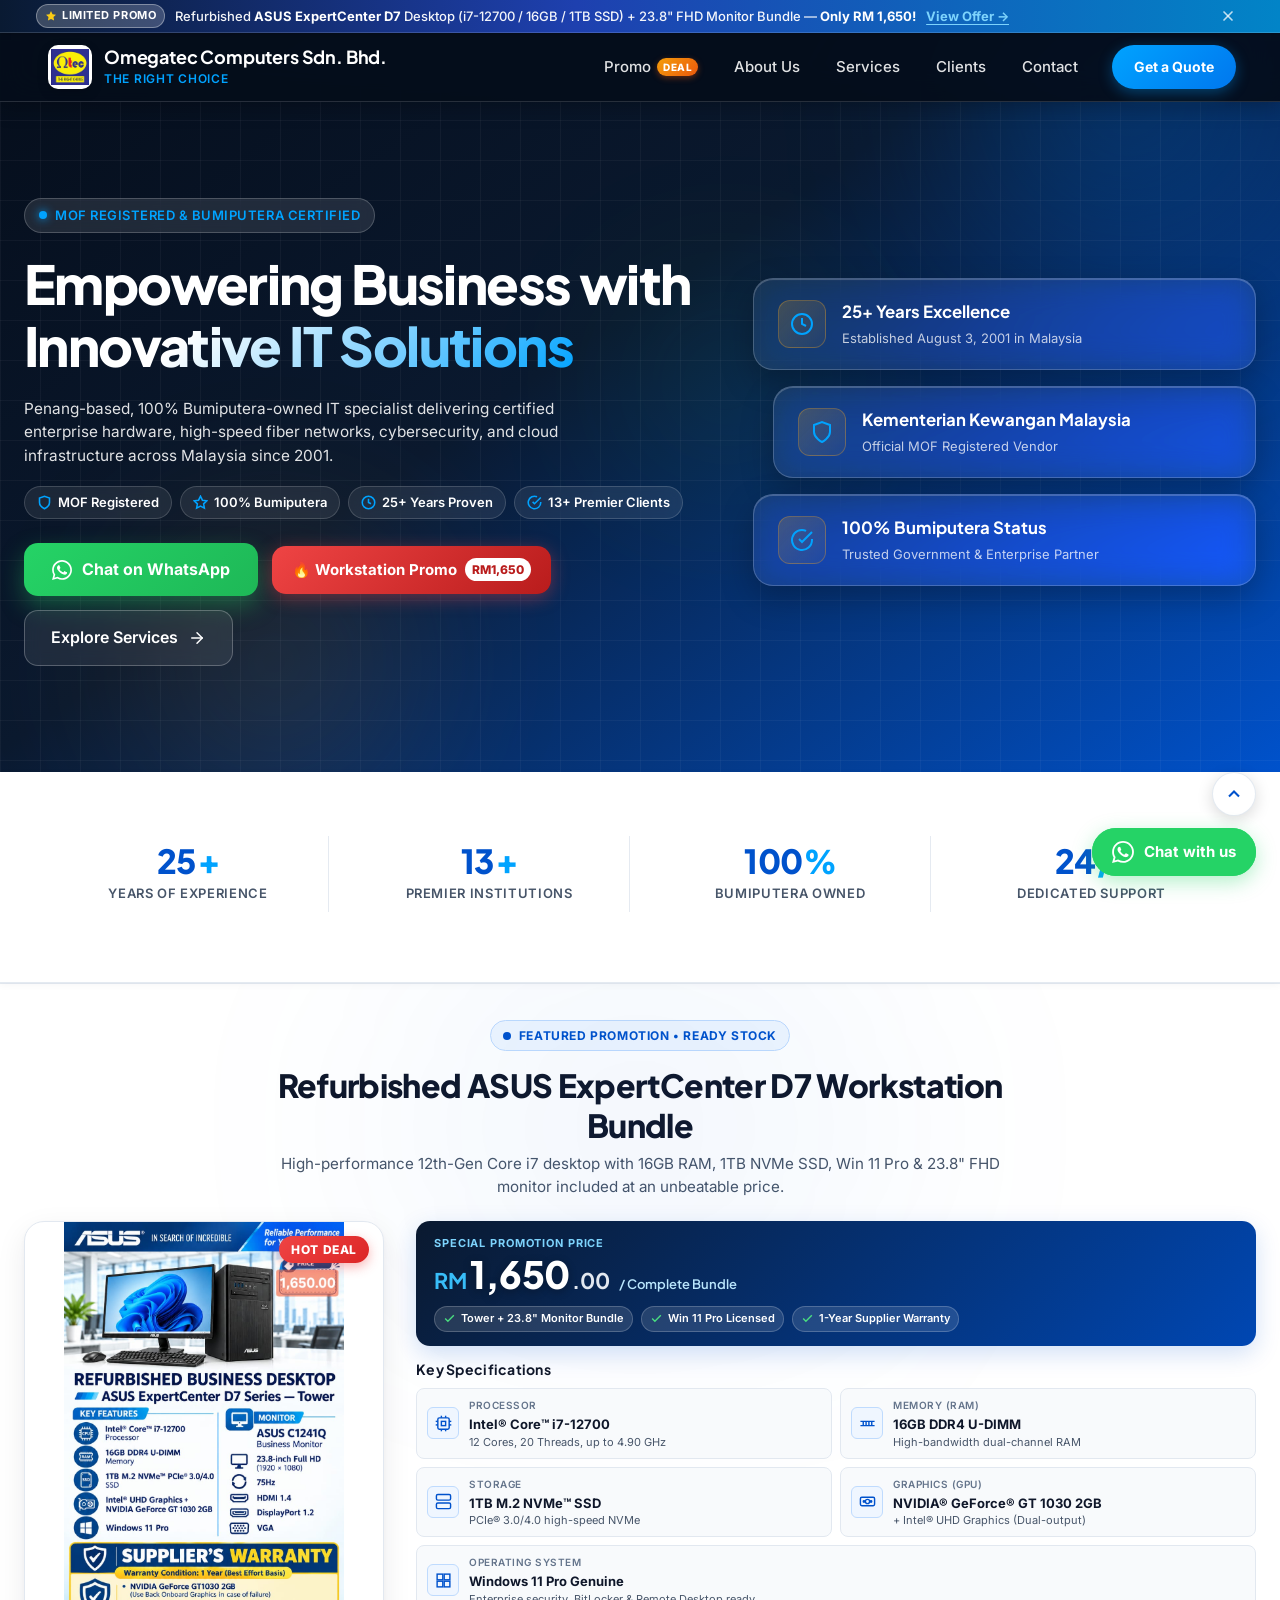
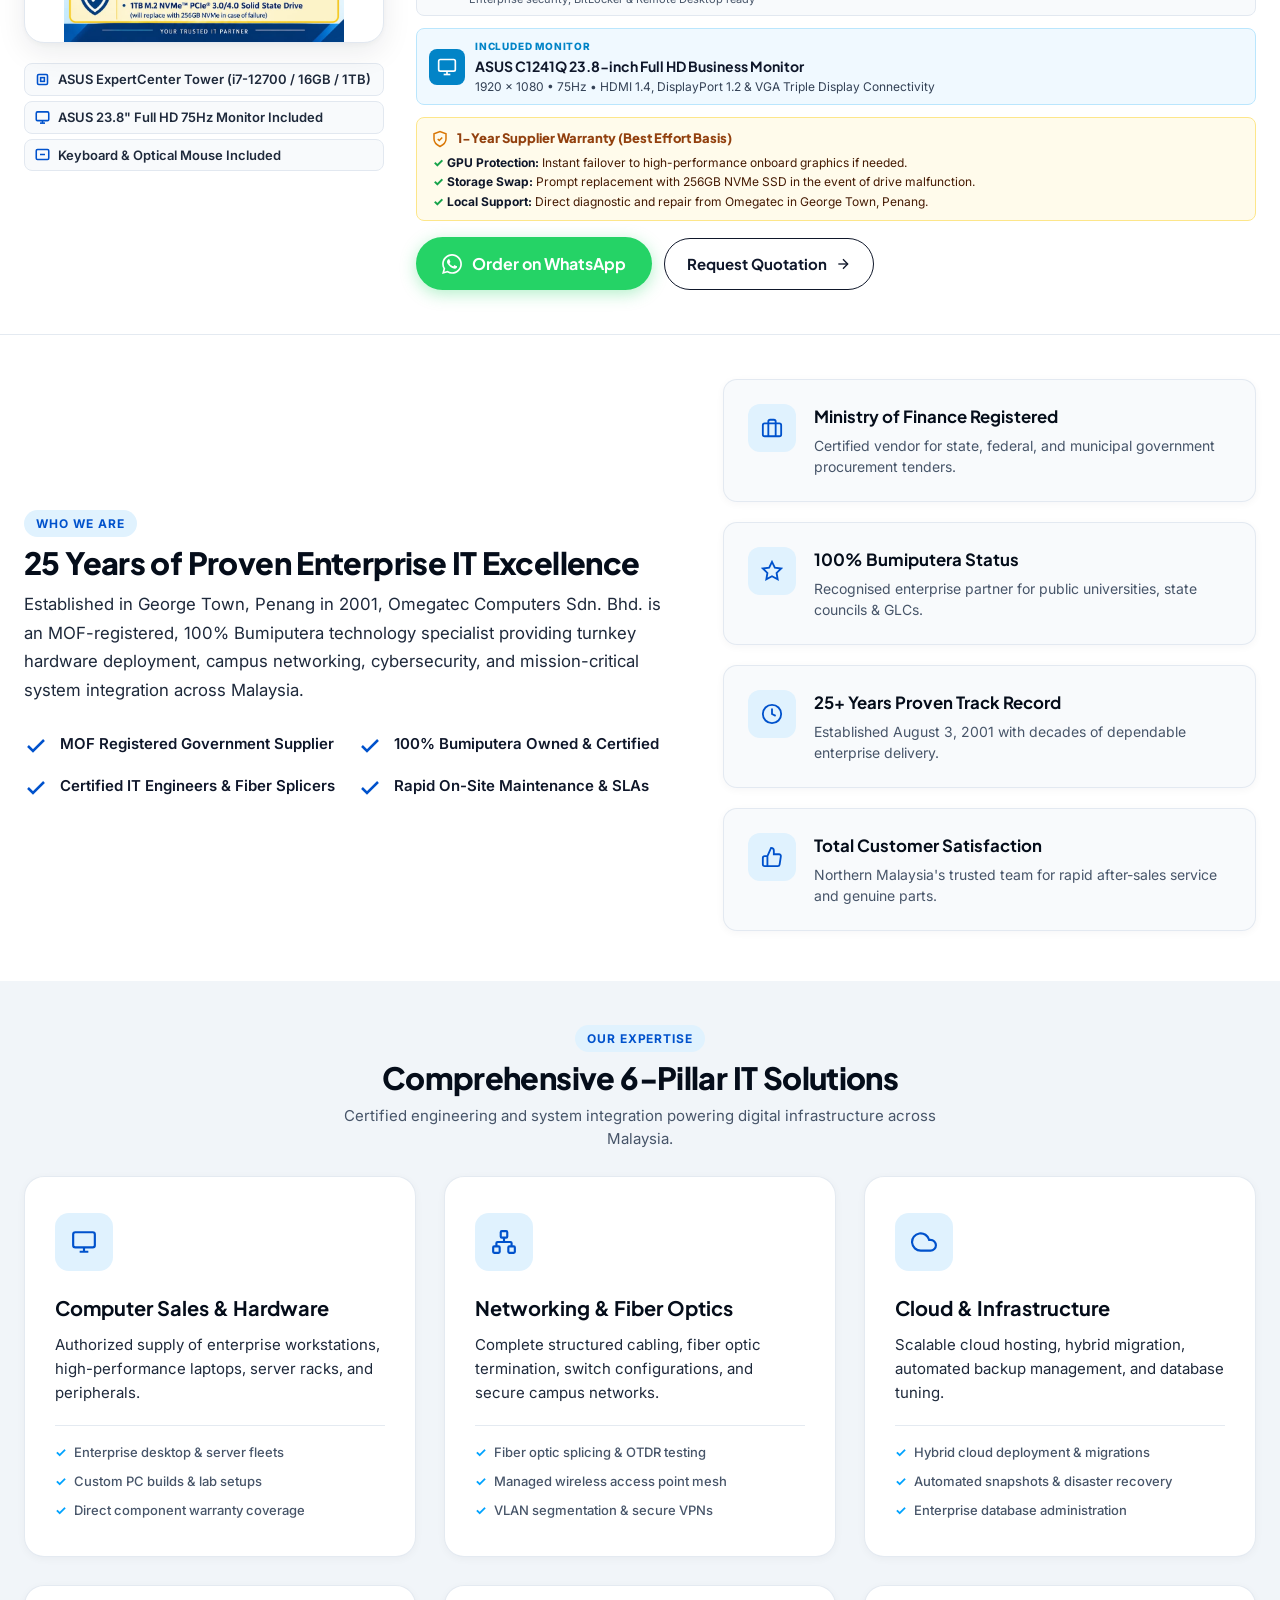
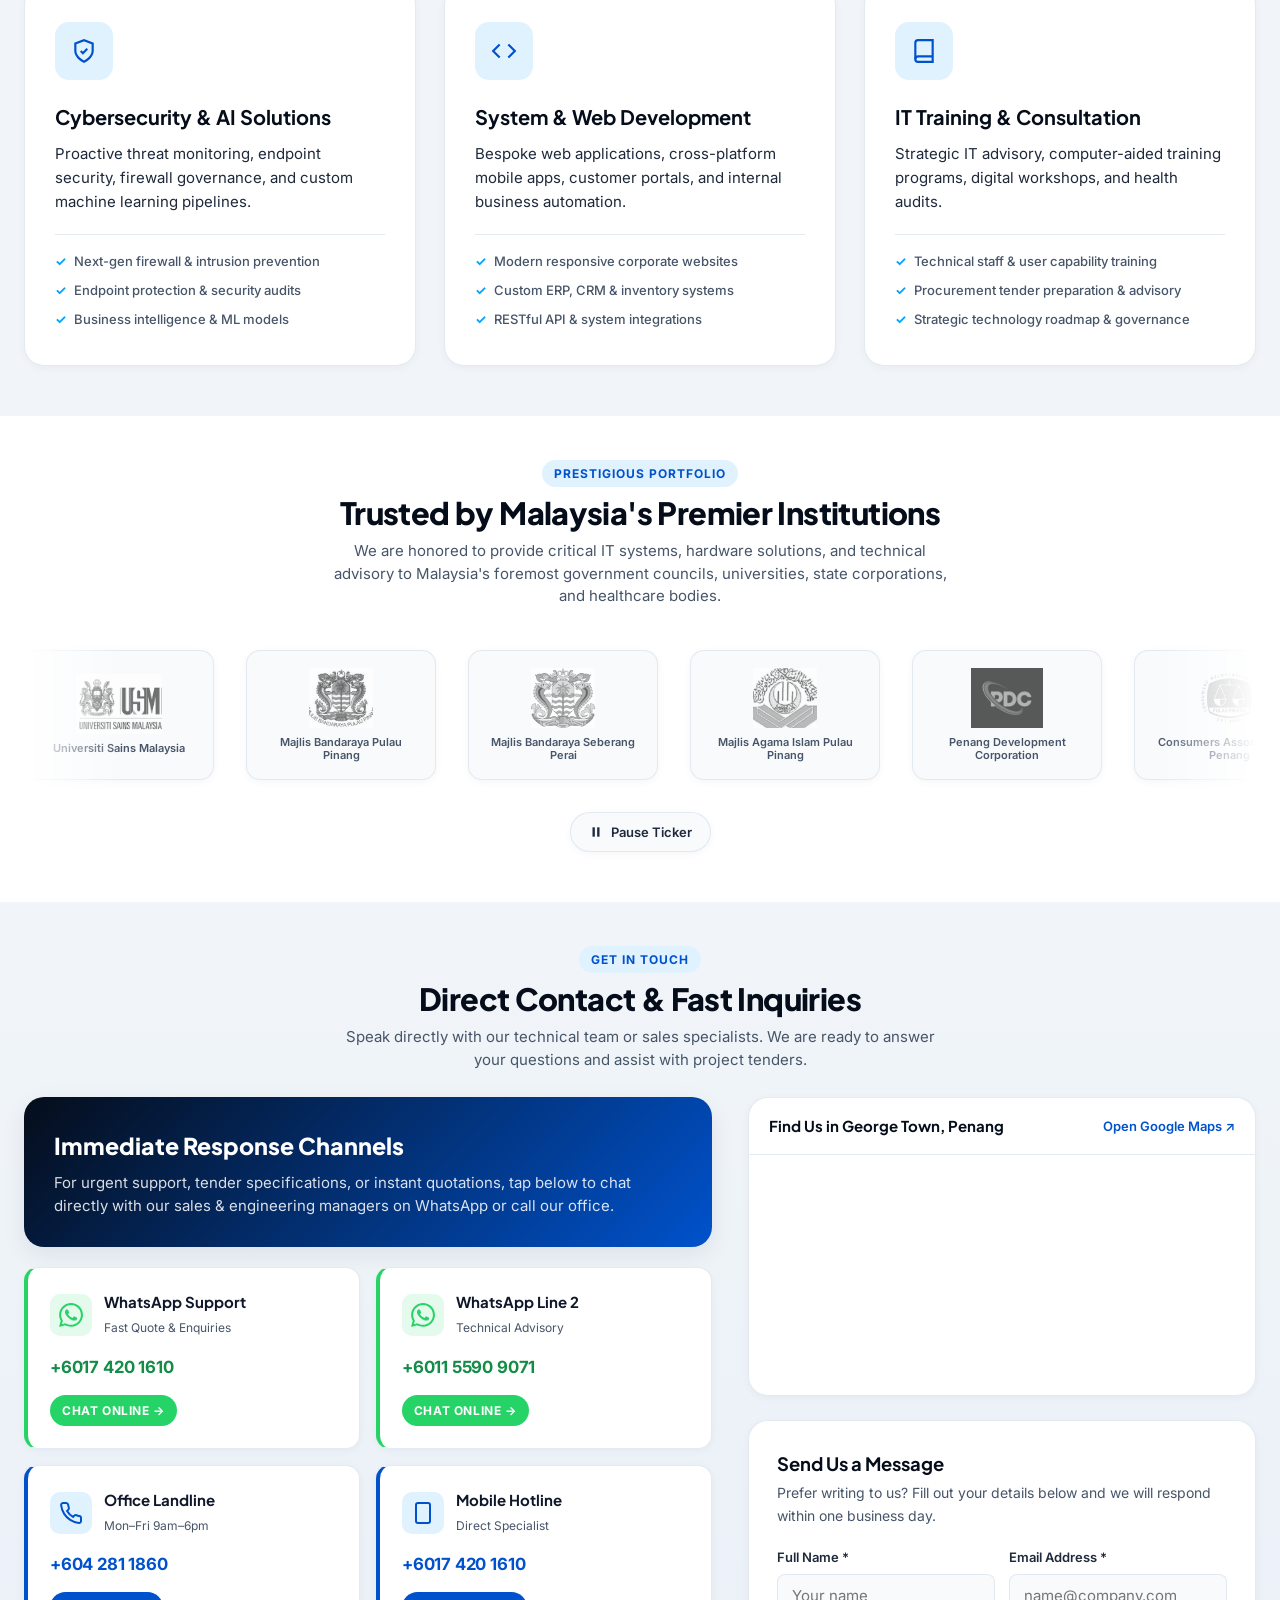
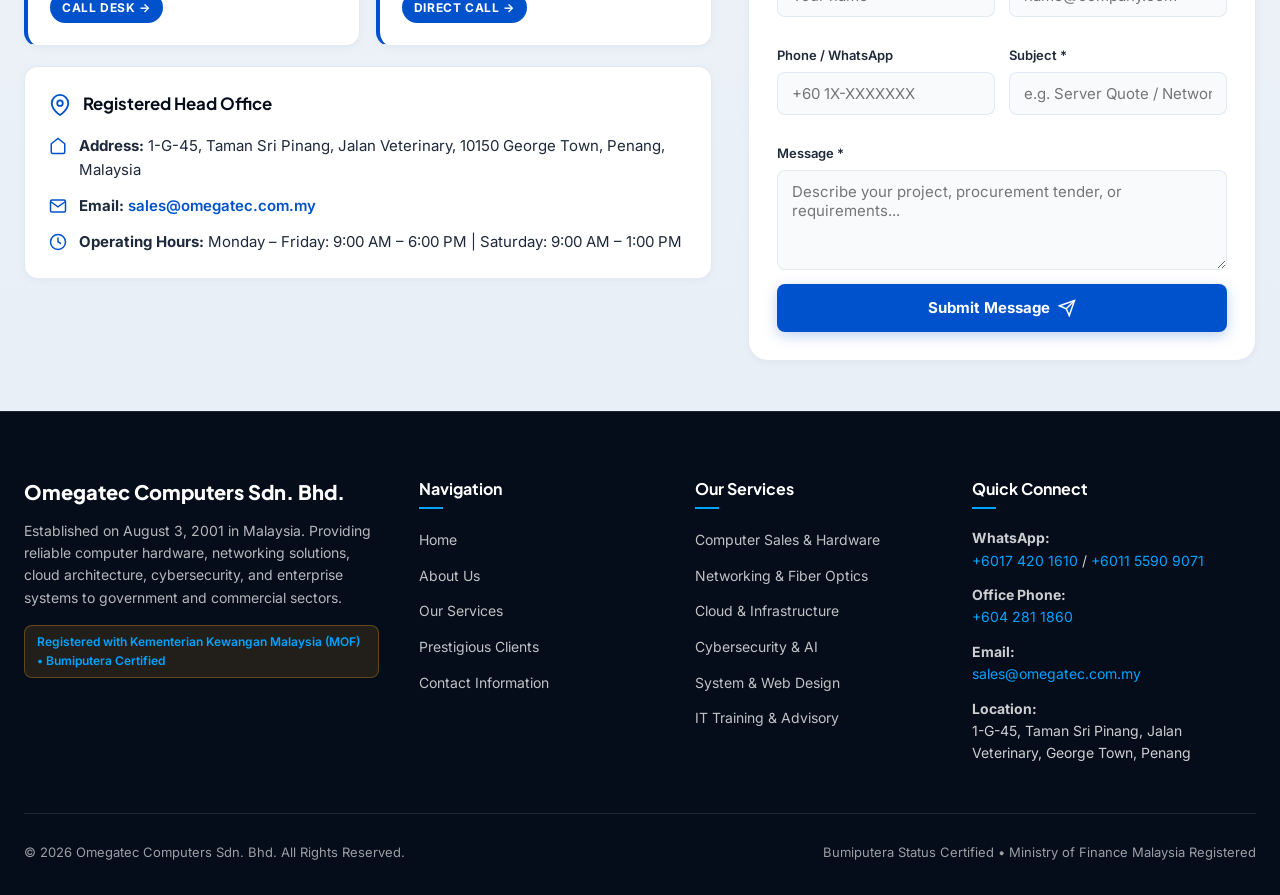
==== commit 5335a4ce: "Publish index.html" ====
--- a/index.html
+++ b/index.html
@@ -11,6 +11,9 @@
   <link rel="preconnect" href="https://fonts.googleapis.com">
   <link rel="preconnect" href="https://fonts.gstatic.com" crossorigin>
   <link href="https://fonts.googleapis.com/css2?family=Inter:wght@400;500;600;700&family=Plus+Jakarta+Sans:wght@600;700;800&display=swap" rel="stylesheet">
+
+  <!-- Security Policy: Enforce HTTPS for all asset requests -->
+  <meta http-equiv="Content-Security-Policy" content="upgrade-insecure-requests">
 
   <!-- Unified Design System Stylesheet -->
   <link rel="stylesheet" href="css/styles.css?v=5.0">
--- a/css/styles.css
+++ b/css/styles.css
@@ -48,10 +48,11 @@
   /* Focus & Accessibility */
   --focus-ring: 0 0 0 3px rgba(0, 163, 255, 0.45);
 
-  /* Layout & Sizing */
-  --header-height: 72px;
-  --announcement-height: 42px;
-  --max-width: 1200px;
+  /* Layout & Sizing — Dynamic Header & 1080p Calibration */
+  --header-nav-height: 68px;
+  --announcement-bar-height: 40px;
+  --header-total-height: calc(var(--header-nav-height) + var(--announcement-bar-height));
+  --max-width: 1240px;
   --radius-sm: 8px;
   --radius-md: 14px;
   --radius-lg: 20px;
@@ -64,7 +65,8 @@
 }
 
 body.announcement-closed {
-  --announcement-height: 0px;
+  --announcement-bar-height: 0px;
+  --header-total-height: var(--header-nav-height);
 }
 
 /* ==========================================================================
@@ -79,7 +81,7 @@
 
 html {
   scroll-behavior: smooth;
-  scroll-padding-top: calc(var(--header-height) + var(--announcement-height, 0px));
+  scroll-padding-top: var(--header-total-height);
   font-size: 16px;
   -webkit-text-size-adjust: 100%;
 }
@@ -158,34 +160,39 @@
 
 .site-header {
   position: fixed;
-  top: var(--announcement-height, 0px);
+  top: 0;
   left: 0;
+  right: 0;
   width: 100%;
-  height: var(--header-height);
   padding-top: env(safe-area-inset-top, 0);
-  background: var(--glass-bg);
+  background: rgba(5, 13, 26, 0.94);
   backdrop-filter: blur(16px) saturate(180%);
   -webkit-backdrop-filter: blur(16px) saturate(180%);
   border-bottom: 1px solid var(--border-glass);
   z-index: 1000;
-  transition: top var(--transition-normal), background var(--transition-normal), box-shadow var(--transition-normal), height var(--transition-normal);
+  box-shadow: 0 4px 20px rgba(0, 0, 0, 0.25);
+  transition: background var(--transition-normal), box-shadow var(--transition-normal);
 }
 
 .site-header.scrolled {
-  background: rgba(5, 13, 26, 0.96);
-  box-shadow: 0 8px 30px rgba(0, 0, 0, 0.35);
-  height: 66px;
+  background: rgba(5, 13, 26, 0.98);
+  box-shadow: 0 8px 30px rgba(0, 0, 0, 0.45);
 }
 
 .header-container {
   max-width: var(--max-width);
-  height: 100%;
+  height: var(--header-nav-height, 68px);
   margin: 0 auto;
   padding: 0 24px;
   display: flex;
   align-items: center;
   justify-content: space-between;
   gap: 16px;
+  transition: height var(--transition-normal);
+}
+
+.site-header.scrolled .header-container {
+  height: 58px;
 }
 
 .brand-link {
@@ -376,20 +383,20 @@
 /* Mobile Navigation Drawer */
 .mobile-drawer {
   position: fixed;
-  top: var(--announcement-height, 0px);
+  top: 0;
   right: -100%;
   width: 85%;
   max-width: 360px;
-  height: calc(100vh - var(--announcement-height, 0px));
+  height: 100vh;
   background: #001730;
   border-left: 1px solid var(--border-glass);
   box-shadow: -10px 0 30px rgba(0, 0, 0, 0.5);
-  padding: 90px 28px 40px;
+  padding: calc(var(--header-total-height) + 20px) 28px 40px;
   display: flex;
   flex-direction: column;
   gap: 24px;
   z-index: 1050;
-  transition: top var(--transition-normal), right 0.35s cubic-bezier(0.16, 1, 0.3, 1);
+  transition: right 0.35s cubic-bezier(0.16, 1, 0.3, 1), padding-top var(--transition-normal);
   overflow-y: auto;
 }
 
@@ -455,17 +462,18 @@
   position: relative;
   background: linear-gradient(145deg, var(--primary-deep) 0%, var(--primary-dark) 45%, var(--primary) 100%);
   color: #ffffff;
-  padding-top: calc(var(--header-height) + var(--announcement-height, 0px) + 56px);
-  padding-bottom: 80px;
+  padding-top: calc(var(--header-total-height) + 24px);
+  padding-bottom: 40px;
   padding-left: 24px;
   padding-right: 24px;
   overflow: hidden;
-  min-height: 640px;
+  min-height: calc(100vh - 40px);
+  max-height: 740px;
   display: flex;
   align-items: center;
   isolation: isolate;
   box-sizing: border-box;
-  transition: padding-top var(--transition-normal);
+  transition: padding-top 0.35s cubic-bezier(0.4, 0, 0.2, 1);
 }
 
 /* Modern Tech Grid Pattern Overlay */
@@ -643,18 +651,84 @@
 }
 
 .hero-lead {
-  font-size: clamp(1rem, 1.3vw, 1.15rem);
+  font-size: clamp(0.95rem, 1.2vw, 1.075rem);
   color: rgba(255, 255, 255, 0.88);
-  line-height: 1.65;
-  margin-bottom: 32px;
+  line-height: 1.55;
+  margin-bottom: 18px;
   max-width: 580px;
 }
 
+/* Visual Metrics Strip (Less Wordy, Highly Visual) */
+.hero-metrics-strip {
+  display: flex;
+  align-items: center;
+  gap: 8px;
+  flex-wrap: wrap;
+  margin-bottom: 24px;
+}
+
+.hero-metric-chip {
+  display: inline-flex;
+  align-items: center;
+  gap: 6px;
+  background: rgba(255, 255, 255, 0.08);
+  border: 1px solid rgba(255, 255, 255, 0.16);
+  padding: 5px 12px;
+  border-radius: var(--radius-full);
+  font-size: 0.8125rem;
+  font-weight: 600;
+  color: #ffffff;
+  backdrop-filter: blur(8px);
+  -webkit-backdrop-filter: blur(8px);
+  transition: all var(--transition-fast);
+}
+
+.hero-metric-chip svg {
+  color: var(--accent);
+  flex-shrink: 0;
+}
+
+.hero-metric-chip:hover {
+  background: rgba(255, 255, 255, 0.15);
+  border-color: var(--accent);
+  transform: translateY(-1px);
+}
+
+.btn-hero-promo {
+  display: inline-flex;
+  align-items: center;
+  gap: 8px;
+  background: linear-gradient(135deg, #ef4444 0%, #b91c1c 100%);
+  color: #ffffff;
+  font-weight: 700;
+  font-size: 0.9375rem;
+  padding: 12px 20px;
+  border-radius: var(--radius-md);
+  box-shadow: 0 4px 18px rgba(239, 68, 68, 0.4);
+  transition: all var(--transition-fast);
+  text-decoration: none;
+}
+
+.btn-hero-promo:hover {
+  transform: translateY(-2px);
+  box-shadow: 0 8px 24px rgba(239, 68, 68, 0.55);
+  color: #ffffff;
+}
+
+.hero-promo-pill {
+  background: #ffffff;
+  color: #b91c1c;
+  font-size: 0.75rem;
+  font-weight: 800;
+  padding: 2px 7px;
+  border-radius: var(--radius-full);
+}
+
 .hero-actions {
   display: flex;
   align-items: center;
   flex-wrap: wrap;
-  gap: 16px;
+  gap: 14px;
 }
 
 .btn-primary {
@@ -784,10 +858,10 @@
 .stats-container {
   max-width: var(--max-width);
   margin: 0 auto;
-  padding: 32px 24px;
+  padding: 20px 24px;
   display: grid;
   grid-template-columns: repeat(4, 1fr);
-  gap: 24px;
+  gap: 20px;
 }
 
 .stat-item {
@@ -795,7 +869,7 @@
   flex-direction: column;
   align-items: center;
   text-align: center;
-  padding: 10px;
+  padding: 8px;
   border-right: 1px solid var(--border-light);
 }
 
@@ -804,11 +878,11 @@
 }
 
 .stat-number-wrap {
-  font-size: clamp(2rem, 3.2vw, 2.6rem);
+  font-size: clamp(1.85rem, 2.6vw, 2.35rem);
   font-weight: 800;
   color: var(--primary);
   line-height: 1;
-  margin-bottom: 6px;
+  margin-bottom: 4px;
   letter-spacing: -0.02em;
   display: flex;
   align-items: baseline;
@@ -820,7 +894,7 @@
 }
 
 .stat-label {
-  font-size: 0.875rem;
+  font-size: 0.8125rem;
   font-weight: 600;
   color: var(--text-muted);
   text-transform: uppercase;
@@ -828,11 +902,11 @@
 }
 
 /* ==========================================================================
-   Common Section Architecture
+   Common Section Architecture — Calibrated for 1080p Displays
    ========================================================================== */
 
 section {
-  padding: 90px 24px;
+  padding: 44px 24px 50px;
   position: relative;
 }
 
@@ -844,35 +918,37 @@
 .section-header {
   text-align: center;
   max-width: 680px;
-  margin: 0 auto 56px;
+  margin: 0 auto 26px;
 }
 
 .section-subtitle {
   display: inline-block;
-  font-size: 0.8125rem;
-  font-weight: 700;
-  letter-spacing: 0.1em;
+  font-size: 0.75rem;
+  font-weight: 700;
+  letter-spacing: 0.08em;
   text-transform: uppercase;
   color: var(--primary);
   background: var(--primary-ultralight);
-  padding: 6px 14px;
+  padding: 4px 12px;
   border-radius: var(--radius-full);
-  margin-bottom: 12px;
+  margin-bottom: 8px;
 }
 
 .section-title {
-  font-size: clamp(1.8rem, 3vw, 2.4rem);
+  font-size: clamp(1.65rem, 2.4vw, 2.15rem);
   font-weight: 800;
   color: var(--primary-deep);
   line-height: 1.2;
   letter-spacing: -0.02em;
-  margin-bottom: 14px;
+  margin-bottom: 8px;
 }
 
 .section-desc {
-  font-size: 1.05rem;
+  font-size: 0.9375rem;
   color: var(--text-muted);
-  line-height: 1.6;
+  line-height: 1.5;
+  max-width: 620px;
+  margin: 0 auto;
 }
 
 /* ==========================================================================
@@ -2028,25 +2104,25 @@
    ========================================================================== */
 
 .top-announcement-bar {
-  position: fixed;
-  top: 0;
-  left: 0;
-  right: 0;
-  height: var(--announcement-height, 42px);
+  position: relative;
+  width: 100%;
+  max-height: var(--announcement-bar-height, 40px);
+  height: auto;
   background: linear-gradient(90deg, #091a32 0%, #1e40af 45%, #0284c7 100%);
   color: #ffffff;
-  z-index: 1010;
   border-bottom: 1px solid rgba(255, 255, 255, 0.15);
-  box-shadow: 0 2px 12px rgba(0, 0, 0, 0.25);
-  display: flex;
-  align-items: center;
-  transition: transform var(--transition-normal), opacity var(--transition-normal);
+  box-shadow: 0 1px 6px rgba(0, 0, 0, 0.2);
+  display: flex;
+  align-items: center;
+  transition: max-height 0.35s cubic-bezier(0.4, 0, 0.2, 1), opacity 0.3s ease, border-bottom 0.3s ease;
   overflow: hidden;
+  z-index: 10;
 }
 
 body.announcement-closed .top-announcement-bar {
-  transform: translateY(-100%);
-  opacity: 0;
+  max-height: 0 !important;
+  opacity: 0 !important;
+  border-bottom: none !important;
   pointer-events: none;
 }
 
@@ -2174,7 +2250,7 @@
   position: relative;
   background: #ffffff;
   color: var(--text-main);
-  padding: 36px 24px 56px;
+  padding: 36px 24px 44px;
   border-top: 1px solid var(--border-light);
   border-bottom: 1px solid var(--border-light);
   overflow: hidden;
@@ -2196,24 +2272,24 @@
 
 .promo-section .section-header {
   text-align: center;
-  max-width: 820px;
-  margin: 0 auto 32px;
+  max-width: 760px;
+  margin: 0 auto 22px;
 }
 
 .promo-section .section-title {
   font-family: var(--font-heading);
-  font-size: clamp(1.85rem, 3.5vw, 2.35rem);
+  font-size: clamp(1.65rem, 2.5vw, 2.15rem);
   font-weight: 800;
   color: #0f172a !important;
   line-height: 1.25;
-  margin-top: 8px;
-  margin-bottom: 12px;
+  margin-top: 6px;
+  margin-bottom: 8px;
 }
 
 .promo-section .section-desc {
   color: #475569 !important;
-  font-size: 1.05rem;
-  line-height: 1.6;
+  font-size: 0.95rem;
+  line-height: 1.5;
   max-width: 720px;
   margin: 0 auto;
 }
@@ -2225,13 +2301,13 @@
   background: #eff6ff;
   border: 1px solid #bfdbfe;
   color: #0052cc;
-  padding: 6px 14px;
+  padding: 5px 12px;
   border-radius: var(--radius-full);
-  font-size: 0.8125rem;
+  font-size: 0.75rem;
   font-weight: 700;
   text-transform: uppercase;
   letter-spacing: 0.05em;
-  margin-bottom: 10px;
+  margin-bottom: 8px;
 }
 
 .promo-pulse-dot {
@@ -2251,8 +2327,8 @@
 
 .promo-card-grid {
   display: grid;
-  grid-template-columns: 400px 1fr;
-  gap: 48px;
+  grid-template-columns: 360px 1fr;
+  gap: 28px;
   align-items: start;
   position: relative;
   z-index: 2;
@@ -2311,10 +2387,37 @@
 
 .promo-poster-img {
   width: 100%;
-  height: auto;
+  max-height: 440px;
+  object-fit: contain;
+  margin: 0 auto;
   display: block;
   border-radius: inherit;
   aspect-ratio: 853 / 1280;
+}
+
+.promo-bundle-pills {
+  display: flex;
+  flex-direction: column;
+  gap: 5px;
+  margin-top: 6px;
+}
+
+.bundle-pill-item {
+  display: flex;
+  align-items: center;
+  gap: 8px;
+  background: #f8fafc;
+  border: 1px solid #e2e8f0;
+  border-radius: var(--radius-sm);
+  padding: 5px 10px;
+  font-size: 0.8125rem;
+  font-weight: 600;
+  color: #1e293b;
+}
+
+.bundle-pill-item svg {
+  color: #0052cc;
+  flex-shrink: 0;
 }
 
 .promo-hover-overlay {
@@ -2327,10 +2430,10 @@
   flex-direction: column;
   align-items: center;
   justify-content: center;
-  gap: 10px;
+  gap: 8px;
   color: #ffffff;
   font-weight: 600;
-  font-size: 0.9375rem;
+  font-size: 0.875rem;
   opacity: 0;
   transition: opacity var(--transition-normal);
 }
@@ -2343,10 +2446,10 @@
 .promo-visual-hint {
   display: flex;
   align-items: center;
-  gap: 8px;
-  font-size: 0.8125rem;
+  gap: 6px;
+  font-size: 0.75rem;
   color: #64748b;
-  line-height: 1.4;
+  line-height: 1.35;
 }
 
 .promo-visual-hint svg {
@@ -2354,23 +2457,23 @@
   flex-shrink: 0;
 }
 
-/* Details Column */
+/* Details Column — Compact 1080p Rhythm */
 .promo-details-wrap {
   display: flex;
   flex-direction: column;
-  gap: 20px;
+  gap: 12px;
 }
 
 .promo-item-header {
   border-bottom: 1px solid #e2e8f0;
-  padding-bottom: 14px;
+  padding-bottom: 10px;
 }
 
 .promo-brand-row {
   display: flex;
   align-items: center;
-  gap: 10px;
-  margin-bottom: 6px;
+  gap: 8px;
+  margin-bottom: 4px;
   flex-wrap: wrap;
 }
 
@@ -2378,31 +2481,31 @@
   background: #0052cc;
   color: #ffffff;
   font-weight: 800;
-  font-size: 0.75rem;
-  padding: 3px 10px;
+  font-size: 0.6875rem;
+  padding: 2px 8px;
   border-radius: 4px;
   letter-spacing: 0.05em;
 }
 
 .promo-subtitle-chip {
   color: #64748b;
-  font-size: 0.8125rem;
+  font-size: 0.75rem;
   font-weight: 600;
 }
 
 .promo-product-title {
   font-family: var(--font-heading);
-  font-size: 1.875rem;
+  font-size: 1.65rem;
   font-weight: 800;
   color: #0f172a;
-  line-height: 1.25;
-  margin-top: 6px;
-  margin-bottom: 4px;
+  line-height: 1.2;
+  margin-top: 4px;
+  margin-bottom: 2px;
 }
 
 .promo-product-tagline {
   color: #0052cc;
-  font-size: 0.9375rem;
+  font-size: 0.875rem;
   font-weight: 600;
 }
 
@@ -2410,75 +2513,75 @@
 .promo-pricing-banner {
   background: linear-gradient(135deg, #0a192f 0%, #0047b3 100%);
   border-radius: var(--radius-md);
-  padding: 20px 24px;
-  color: #ffffff;
-  box-shadow: 0 10px 28px rgba(0, 82, 204, 0.2);
+  padding: 14px 18px;
+  color: #ffffff;
+  box-shadow: 0 8px 24px rgba(0, 82, 204, 0.18);
 }
 
 .price-meta-label {
-  font-size: 0.75rem;
+  font-size: 0.6875rem;
   font-weight: 700;
   letter-spacing: 0.08em;
   color: #7dd3fc;
   text-transform: uppercase;
-  margin-bottom: 4px;
+  margin-bottom: 2px;
 }
 
 .price-val-wrap {
   display: flex;
   align-items: baseline;
-  gap: 4px;
+  gap: 3px;
   font-family: var(--font-heading);
   color: #ffffff;
-  margin-bottom: 10px;
+  margin-bottom: 8px;
   flex-wrap: wrap;
 }
 
 .price-val-wrap .currency {
-  font-size: 1.5rem;
+  font-size: 1.35rem;
   font-weight: 700;
   color: #38bdf8;
 }
 
 .price-val-wrap .amount {
-  font-size: 2.75rem;
+  font-size: 2.35rem;
   font-weight: 800;
   line-height: 1;
   letter-spacing: -0.02em;
   color: #ffffff;
-  text-shadow: 0 2px 10px rgba(0, 0, 0, 0.3);
+  text-shadow: 0 2px 8px rgba(0, 0, 0, 0.3);
 }
 
 .price-val-wrap .cents {
-  font-size: 1.5rem;
+  font-size: 1.35rem;
   font-weight: 700;
   color: #e2e8f0;
 }
 
 .price-val-wrap .unit-tag {
-  font-size: 0.875rem;
+  font-size: 0.8125rem;
   font-weight: 600;
   color: #bae6fd;
-  margin-left: 8px;
+  margin-left: 6px;
 }
 
 .price-badges-row {
   display: flex;
   align-items: center;
-  gap: 10px;
+  gap: 8px;
   flex-wrap: wrap;
 }
 
 .benefit-badge {
   display: inline-flex;
   align-items: center;
-  gap: 6px;
+  gap: 5px;
   background: rgba(255, 255, 255, 0.12);
   border: 1px solid rgba(255, 255, 255, 0.2);
   color: #ffffff;
-  font-size: 0.75rem;
+  font-size: 0.6875rem;
   font-weight: 600;
-  padding: 4px 10px;
+  padding: 3px 8px;
   border-radius: var(--radius-full);
 }
 
@@ -2490,12 +2593,12 @@
 .promo-specs-block {
   display: flex;
   flex-direction: column;
-  gap: 12px;
+  gap: 8px;
 }
 
 .specs-heading {
   font-family: var(--font-heading);
-  font-size: 1rem;
+  font-size: 0.875rem;
   font-weight: 700;
   color: #0f172a;
   letter-spacing: 0.02em;
@@ -2504,17 +2607,17 @@
 .specs-grid {
   display: grid;
   grid-template-columns: repeat(2, 1fr);
-  gap: 12px;
+  gap: 8px;
 }
 
 .spec-card {
   background: #f8fafc;
   border: 1px solid #e2e8f0;
   border-radius: var(--radius-sm);
-  padding: 12px 14px;
-  display: flex;
-  gap: 12px;
-  align-items: flex-start;
+  padding: 8px 10px;
+  display: flex;
+  gap: 10px;
+  align-items: center;
   transition: background var(--transition-fast), border-color var(--transition-fast), transform var(--transition-fast);
 }
 
@@ -2529,9 +2632,9 @@
 }
 
 .spec-icon {
-  width: 38px;
-  height: 38px;
-  border-radius: 8px;
+  width: 32px;
+  height: 32px;
+  border-radius: 6px;
   background: #eff6ff;
   border: 1px solid #bfdbfe;
   color: #0052cc;
@@ -2541,14 +2644,19 @@
   flex-shrink: 0;
 }
 
+.spec-icon svg {
+  width: 17px;
+  height: 17px;
+}
+
 .spec-text {
   display: flex;
   flex-direction: column;
-  gap: 2px;
+  gap: 1px;
 }
 
 .spec-label {
-  font-size: 0.6875rem;
+  font-size: 0.625rem;
   font-weight: 600;
   text-transform: uppercase;
   letter-spacing: 0.05em;
@@ -2556,32 +2664,32 @@
 }
 
 .spec-val {
-  font-size: 0.875rem;
+  font-size: 0.8125rem;
   font-weight: 700;
   color: #0f172a;
 }
 
 .spec-sub {
-  font-size: 0.75rem;
+  font-size: 0.6875rem;
   color: #475569;
-  line-height: 1.3;
+  line-height: 1.25;
 }
 
 /* Monitor Card */
 .promo-monitor-box {
   background: #f0f9ff;
   border: 1px solid #bae6fd;
-  border-radius: var(--radius-md);
-  padding: 16px 20px;
-  display: flex;
-  gap: 16px;
+  border-radius: var(--radius-sm);
+  padding: 9px 12px;
+  display: flex;
+  gap: 10px;
   align-items: center;
 }
 
 .monitor-icon-wrap {
-  width: 48px;
-  height: 48px;
-  border-radius: 10px;
+  width: 36px;
+  height: 36px;
+  border-radius: 8px;
   background: #0284c7;
   color: #ffffff;
   display: flex;
@@ -2590,28 +2698,33 @@
   flex-shrink: 0;
 }
 
+.monitor-icon-wrap svg {
+  width: 20px;
+  height: 20px;
+}
+
 .monitor-badge {
-  font-size: 0.6875rem;
+  font-size: 0.625rem;
   font-weight: 800;
   letter-spacing: 0.08em;
   color: #0284c7;
   text-transform: uppercase;
-  margin-bottom: 2px;
+  margin-bottom: 1px;
   display: block;
 }
 
 .monitor-model {
   font-family: var(--font-heading);
-  font-size: 1rem;
+  font-size: 0.875rem;
   font-weight: 700;
   color: #0f172a;
-  margin-bottom: 4px;
+  margin-bottom: 2px;
 }
 
 .monitor-specs {
-  font-size: 0.8125rem;
+  font-size: 0.75rem;
   color: #334155;
-  line-height: 1.4;
+  line-height: 1.35;
   margin: 0;
 }
 
@@ -2619,36 +2732,30 @@
 .promo-warranty-card {
   background: #fffbeb;
   border: 1px solid #fde68a;
-  border-radius: var(--radius-md);
-  padding: 18px 20px;
+  border-radius: var(--radius-sm);
+  padding: 10px 14px;
 }
 
 .warranty-card-header {
   display: flex;
-  gap: 12px;
-  align-items: flex-start;
-  margin-bottom: 12px;
+  gap: 8px;
+  align-items: center;
+  margin-bottom: 6px;
 }
 
 .warranty-badge-icon {
   color: #d97706;
   flex-shrink: 0;
-  margin-top: 2px;
+  width: 18px;
+  height: 18px;
 }
 
 .warranty-title {
   font-family: var(--font-heading);
-  font-size: 0.9375rem;
+  font-size: 0.8125rem;
   font-weight: 800;
   color: #92400e;
   display: block;
-  margin-bottom: 2px;
-}
-
-.warranty-terms-sub {
-  font-size: 0.8125rem;
-  color: #78350f;
-  margin: 0;
 }
 
 .warranty-bullet-list {
@@ -2657,22 +2764,22 @@
   margin: 0;
   display: flex;
   flex-direction: column;
-  gap: 8px;
+  gap: 3px;
 }
 
 .warranty-bullet-list li {
   position: relative;
-  padding-left: 20px;
-  font-size: 0.8125rem;
+  padding-left: 16px;
+  font-size: 0.75rem;
   color: #451a03;
-  line-height: 1.4;
+  line-height: 1.35;
 }
 
 .warranty-bullet-list li::before {
-  content: '•';
+  content: '✓';
   position: absolute;
-  left: 6px;
-  color: #d97706;
+  left: 2px;
+  color: #16a34a;
   font-weight: 800;
 }
 
@@ -2684,9 +2791,9 @@
 .promo-cta-actions {
   display: flex;
   align-items: center;
-  gap: 16px;
+  gap: 12px;
   flex-wrap: wrap;
-  margin-top: 8px;
+  margin-top: 4px;
 }
 
 .btn-promo-whatsapp {
@@ -2860,8 +2967,8 @@
 
 @media (max-width: 640px) {
   .top-announcement-bar {
-    height: 48px;
-    --announcement-height: 48px;
+    max-height: 54px;
+    --announcement-bar-height: 54px;
   }
 
   .announcement-text {
@@ -2881,17 +2988,38 @@
   }
 
   .promo-pricing-banner {
-    padding: 18px 20px;
+    padding: 16px 18px;
   }
 
   .price-val-wrap .amount {
-    font-size: 2.25rem;
+    font-size: 2.15rem;
   }
 
   .btn-promo-whatsapp,
   .btn-promo-quote {
     width: 100%;
     justify-content: center;
+  }
+}
+
+/* ==========================================================================
+   1080p Desktop Display Calibration (1920x1080 Viewport)
+   ========================================================================== */
+@media (min-width: 1200px) and (max-height: 1080px) {
+  .hero-section {
+    min-height: calc(100vh - var(--header-total-height) - 20px);
+    max-height: 720px;
+    padding-top: calc(var(--header-total-height) + 16px);
+    padding-bottom: 32px;
+  }
+
+  .promo-card-grid {
+    grid-template-columns: 360px 1fr;
+    gap: 32px;
+  }
+
+  .promo-poster-img {
+    max-height: 420px;
   }
 }
 
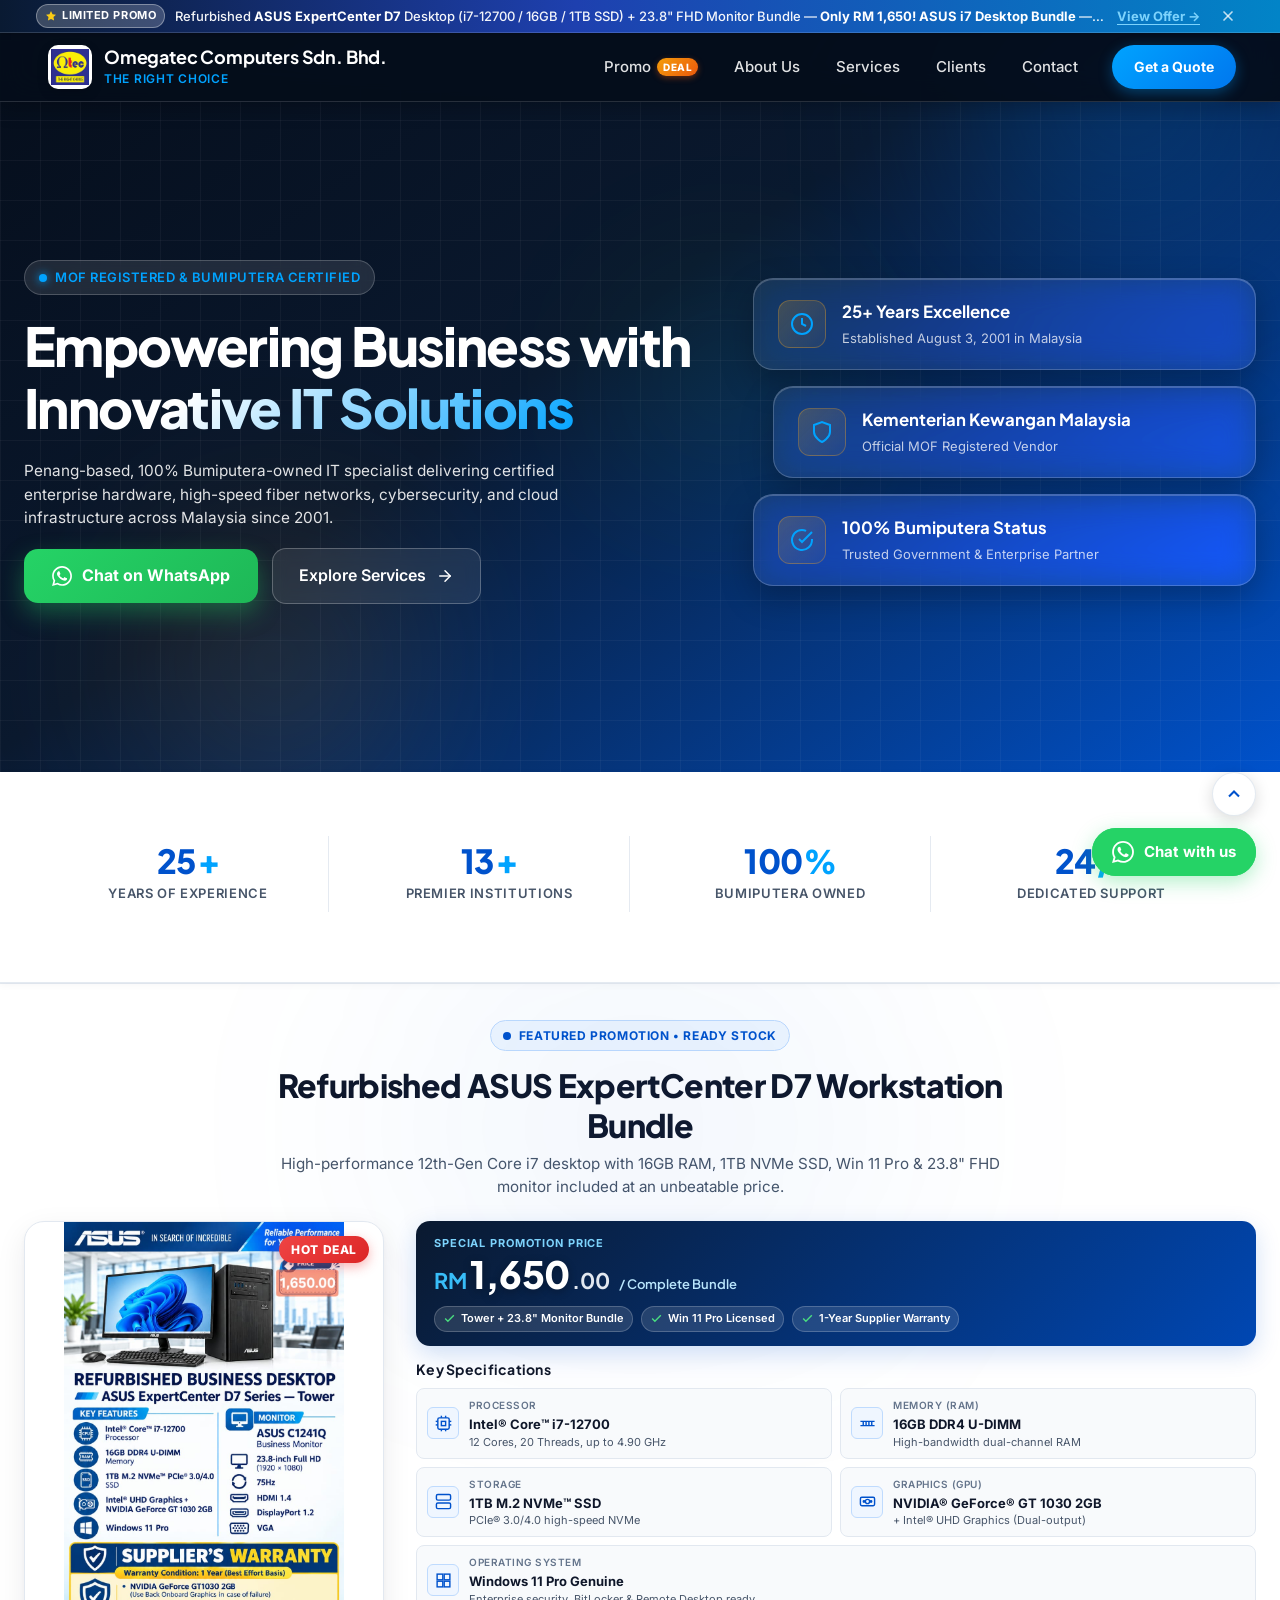
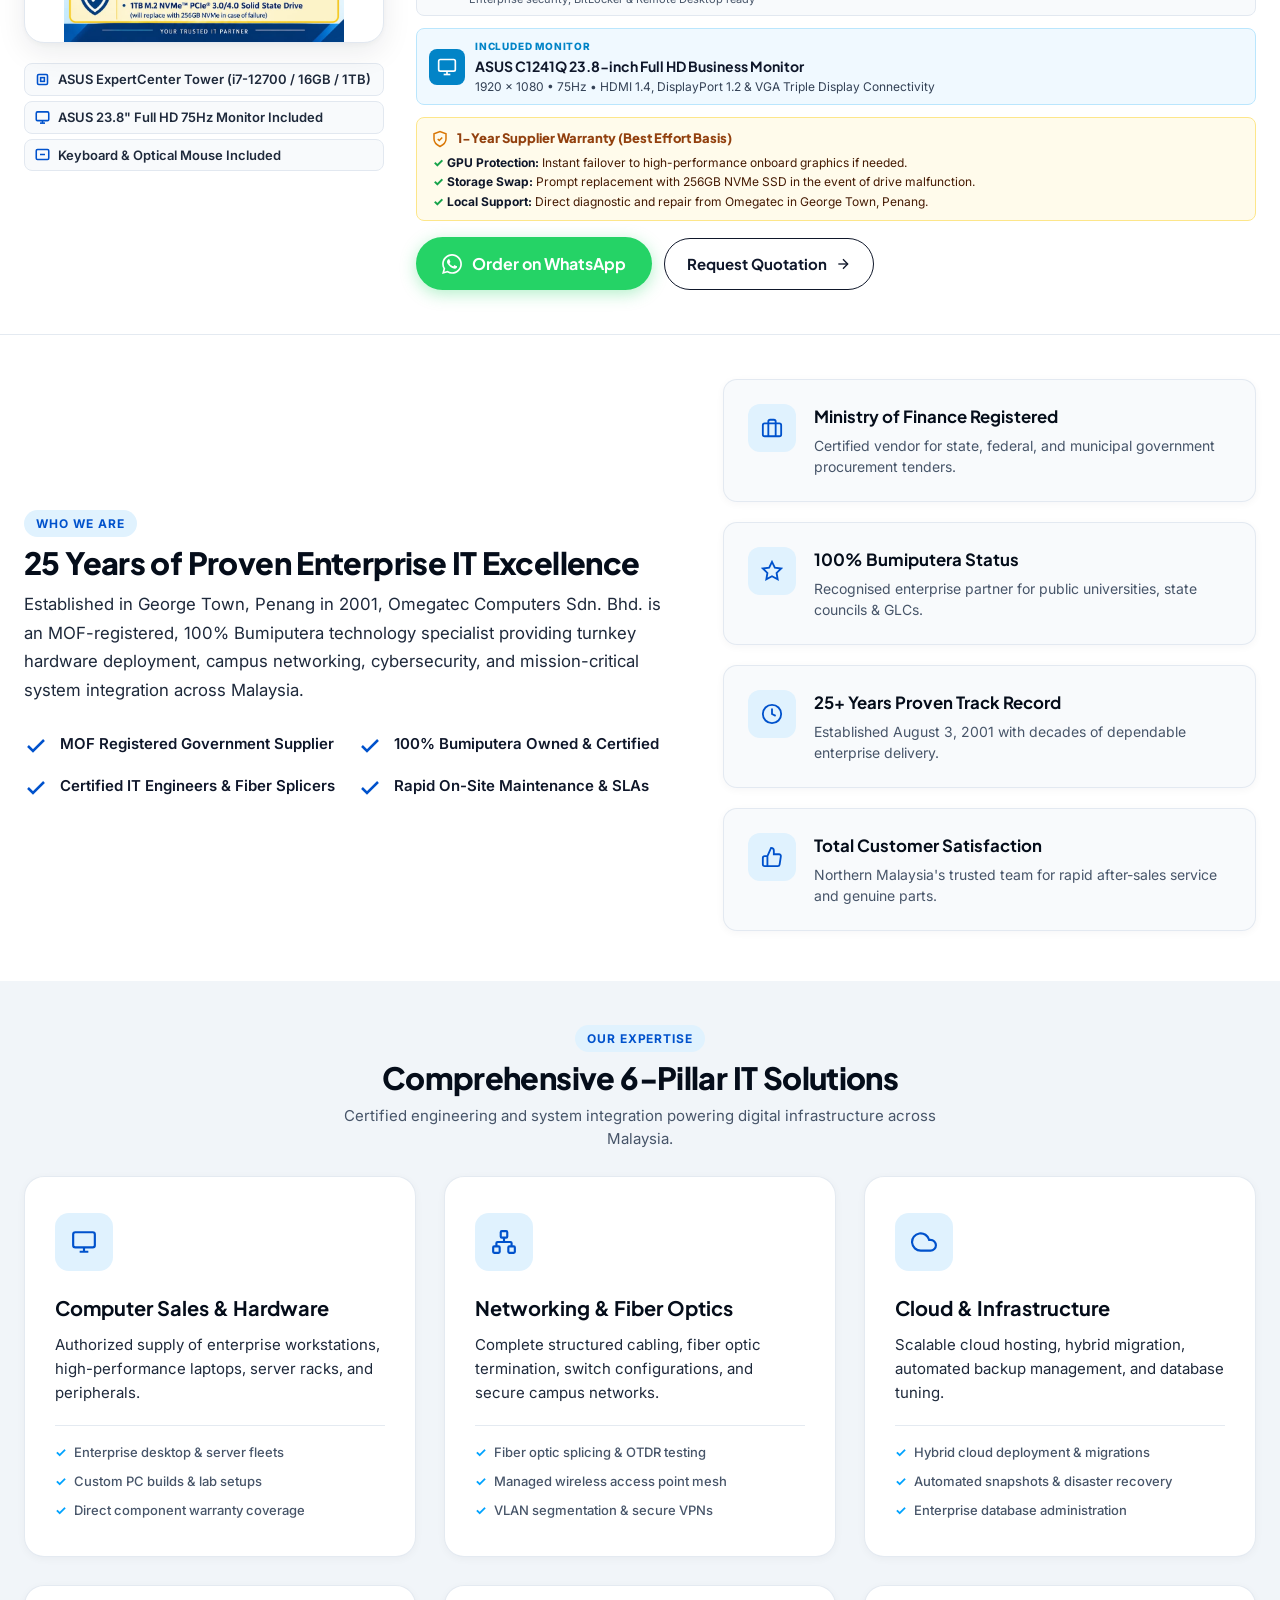
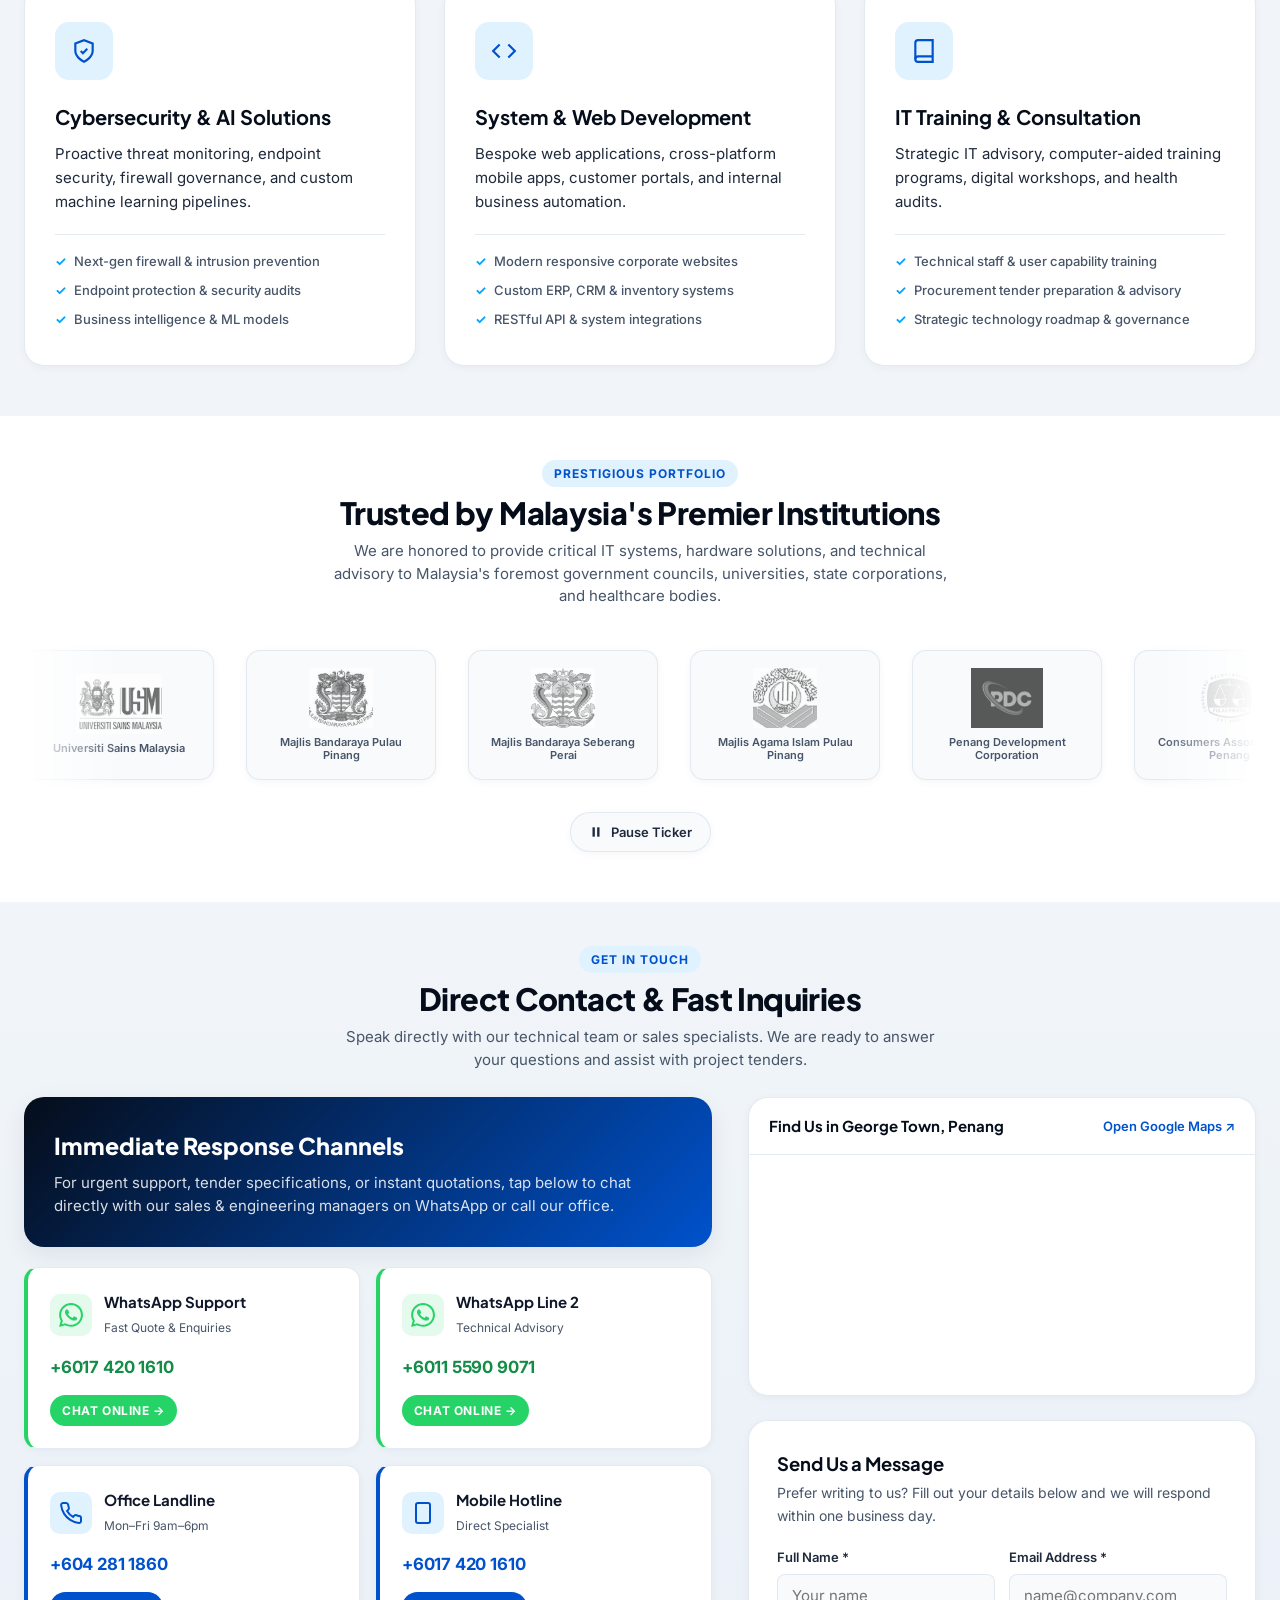
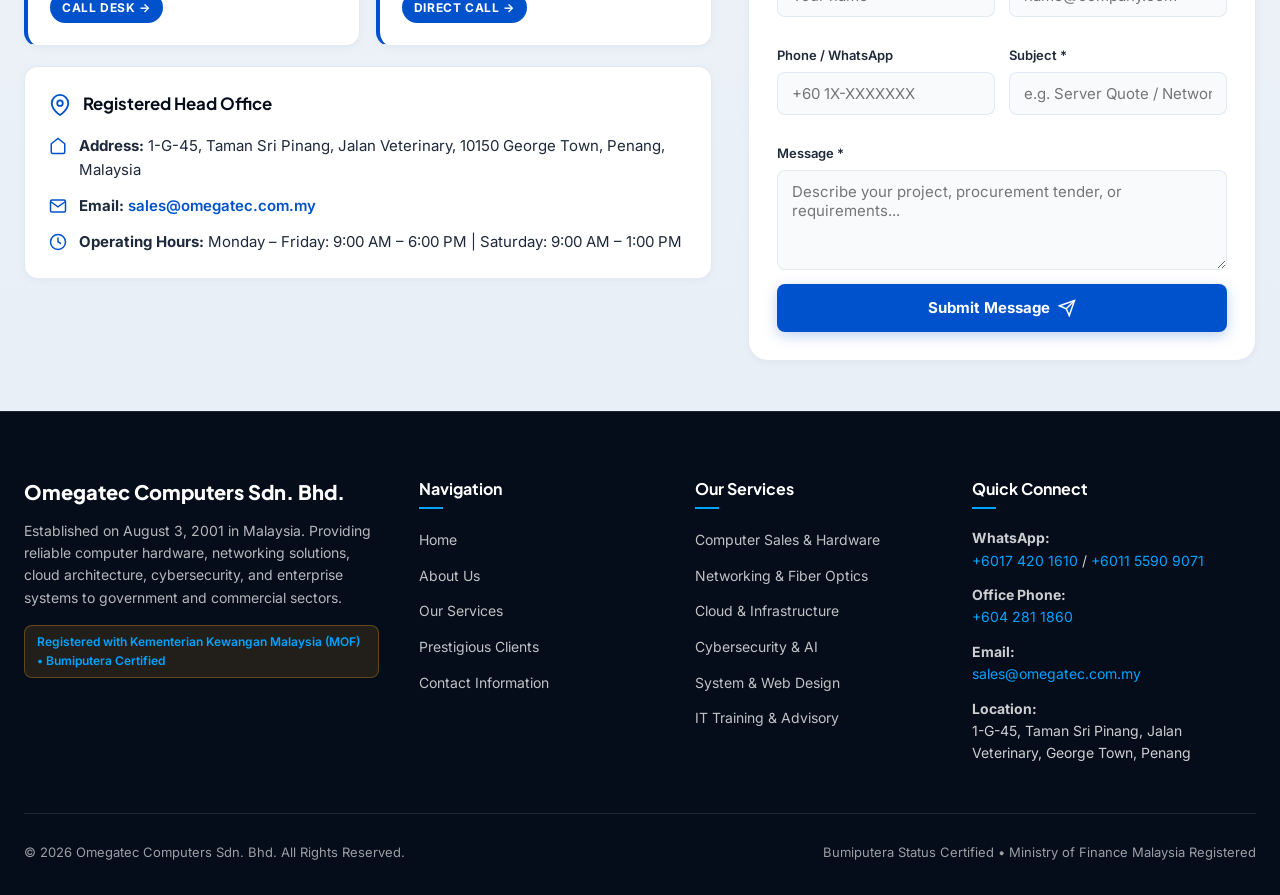
==== commit 6a58569a: "Publish index.html" ====
--- a/index.html
+++ b/index.html
@@ -16,7 +16,7 @@
   <meta http-equiv="Content-Security-Policy" content="upgrade-insecure-requests">
 
   <!-- Unified Design System Stylesheet -->
-  <link rel="stylesheet" href="css/styles.css?v=5.0">
+  <link rel="stylesheet" href="css/styles.css?v=5.1">
 </head>
 <body>
 
@@ -38,7 +38,8 @@
             LIMITED PROMO
           </span>
           <p class="announcement-text">
-            Refurbished <strong>ASUS ExpertCenter D7</strong> Desktop (i7-12700 / 16GB / 1TB SSD) + 23.8" FHD Monitor Bundle — <strong>Only RM 1,650!</strong>
+            <span class="announcement-desktop-text">Refurbished <strong>ASUS ExpertCenter D7</strong> Desktop (i7-12700 / 16GB / 1TB SSD) + 23.8" FHD Monitor Bundle — <strong>Only RM 1,650!</strong></span>
+            <span class="announcement-mobile-text"><strong>ASUS i7 Desktop Bundle</strong> — Only <strong>RM 1,650</strong></span>
           </p>
           <a href="#promo" class="announcement-cta">View Offer &rarr;</a>
         </div>
@@ -121,35 +122,12 @@
           Penang-based, 100% Bumiputera-owned IT specialist delivering certified enterprise hardware, high-speed fiber networks, cybersecurity, and cloud infrastructure across Malaysia since 2001.
         </p>
 
-        <!-- Visual Credentials Metrics Strip -->
-        <div class="hero-metrics-strip">
-          <div class="hero-metric-chip">
-            <svg width="15" height="15" viewBox="0 0 24 24" fill="none" stroke="currentColor" stroke-width="2.5"><path d="M12 22s8-4 8-10V5l-8-3-8 3v7c0 6 8 10 8 10z"/></svg>
-            <span>MOF Registered</span>
-          </div>
-          <div class="hero-metric-chip">
-            <svg width="15" height="15" viewBox="0 0 24 24" fill="none" stroke="currentColor" stroke-width="2.5"><polygon points="12 2 15.09 8.26 22 9.27 17 14.14 18.18 21.02 12 17.77 5.82 21.02 7 14.14 2 9.27 8.91 8.26 12 2"/></svg>
-            <span>100% Bumiputera</span>
-          </div>
-          <div class="hero-metric-chip">
-            <svg width="15" height="15" viewBox="0 0 24 24" fill="none" stroke="currentColor" stroke-width="2.5"><circle cx="12" cy="12" r="10"/><polyline points="12 6 12 12 16 14"/></svg>
-            <span>25+ Years Proven</span>
-          </div>
-          <div class="hero-metric-chip">
-            <svg width="15" height="15" viewBox="0 0 24 24" fill="none" stroke="currentColor" stroke-width="2.5"><path d="M22 11.08V12a10 10 0 1 1-5.93-9.14"/><polyline points="22 4 12 14.01 9 11.01"/></svg>
-            <span>13+ Premier Clients</span>
-          </div>
-        </div>
-
         <div class="hero-actions">
           <a href="https://wa.me/60174201610?text=Hello%20Omegatec,%20I%20would%20like%20to%20inquire%20about%20IT%20solutions." target="_blank" rel="noopener" class="btn-whatsapp-cta">
             <svg width="20" height="20" viewBox="0 0 24 24" fill="currentColor">
               <path d="M.057 24l1.687-6.163c-1.041-1.804-1.588-3.849-1.587-5.946.003-6.556 5.338-11.891 11.893-11.891 3.181.001 6.167 1.24 8.413 3.488 2.245 2.248 3.481 5.236 3.48 8.414-.003 6.557-5.338 11.892-11.893 11.892-1.99-.001-3.951-.5-5.688-1.448l-6.305 1.654zm6.597-3.807c1.676.995 3.276 1.591 5.392 1.592 5.448 0 9.886-4.434 9.889-9.885.002-5.462-4.415-9.89-9.881-9.892-5.452 0-9.887 4.434-9.889 9.884-.001 2.225.651 3.891 1.746 5.634l-.999 3.648 3.742-.981zm11.387-5.464c-.074-.124-.272-.198-.57-.347-.297-.149-1.758-.868-2.031-.967-.272-.099-.47-.149-.669.149-.198.297-.768.967-.941 1.165-.173.198-.347.223-.644.074-.297-.149-1.255-.462-2.39-1.475-.883-.788-1.48-1.761-1.653-2.059-.173-.297-.018-.458.13-.606.134-.133.297-.347.446-.521.151-.172.2-.296.3-.495.099-.198.05-.372-.025-.521-.075-.148-.669-1.611-.916-2.206-.242-.579-.487-.501-.669-.51l-.57-.01c-.198 0-.52.074-.792.372s-1.04 1.016-1.04 2.479 1.065 2.876 1.213 3.074c.149.198 2.095 3.2 5.076 4.487.709.306 1.263.489 1.694.626.712.226 1.36.194 1.872.118.571-.085 1.758-.719 2.006-1.413.248-.695.248-1.29.173-1.414z"/>
             </svg>
             Chat on WhatsApp
-          </a>
-          <a href="#promo" class="btn-hero-promo">
-            🔥 Workstation Promo <span class="hero-promo-pill">RM1,650</span>
           </a>
           <a href="#services" class="btn-secondary">
             Explore Services
@@ -1071,6 +1049,6 @@
   </div>
 
   <!-- JavaScript Animations Controller -->
-  <script src="js/animations.js?v=5.0"></script>
+  <script src="js/animations.js?v=5.1"></script>
 </body>
 </html>
